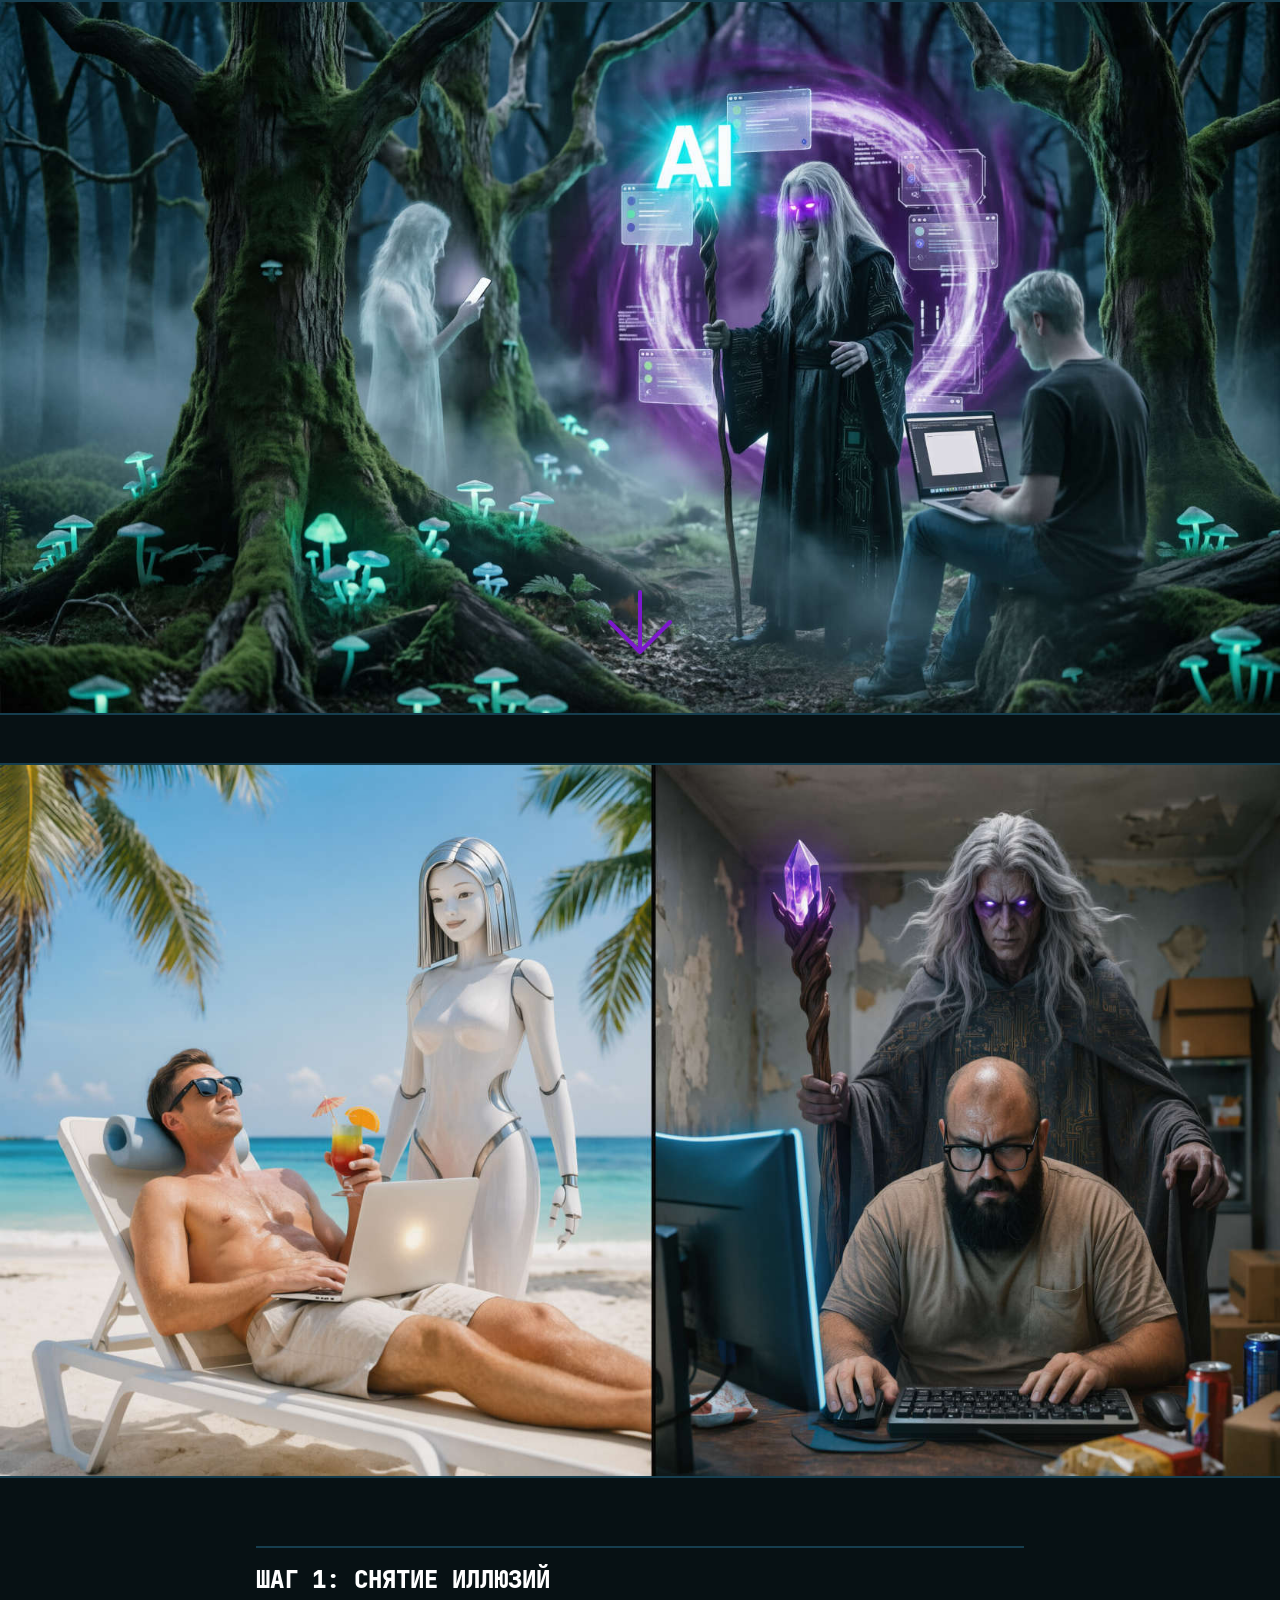
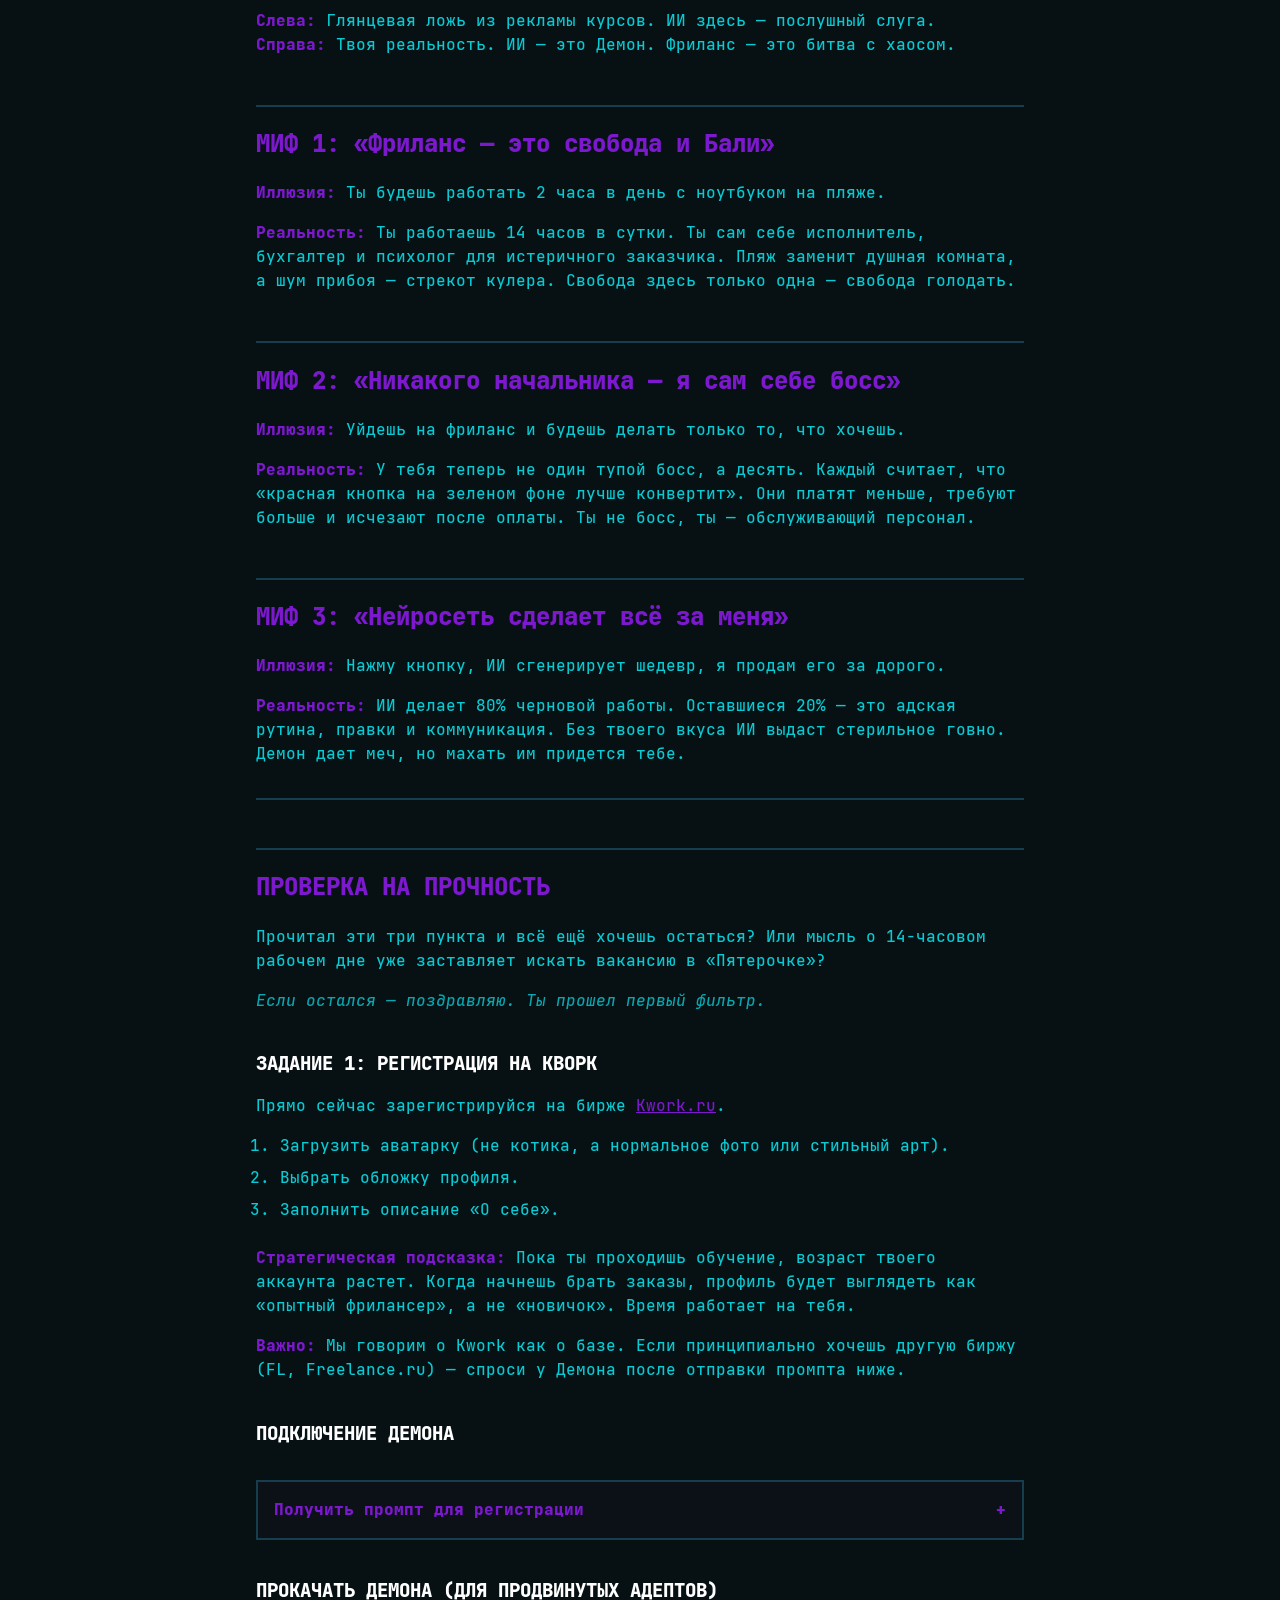
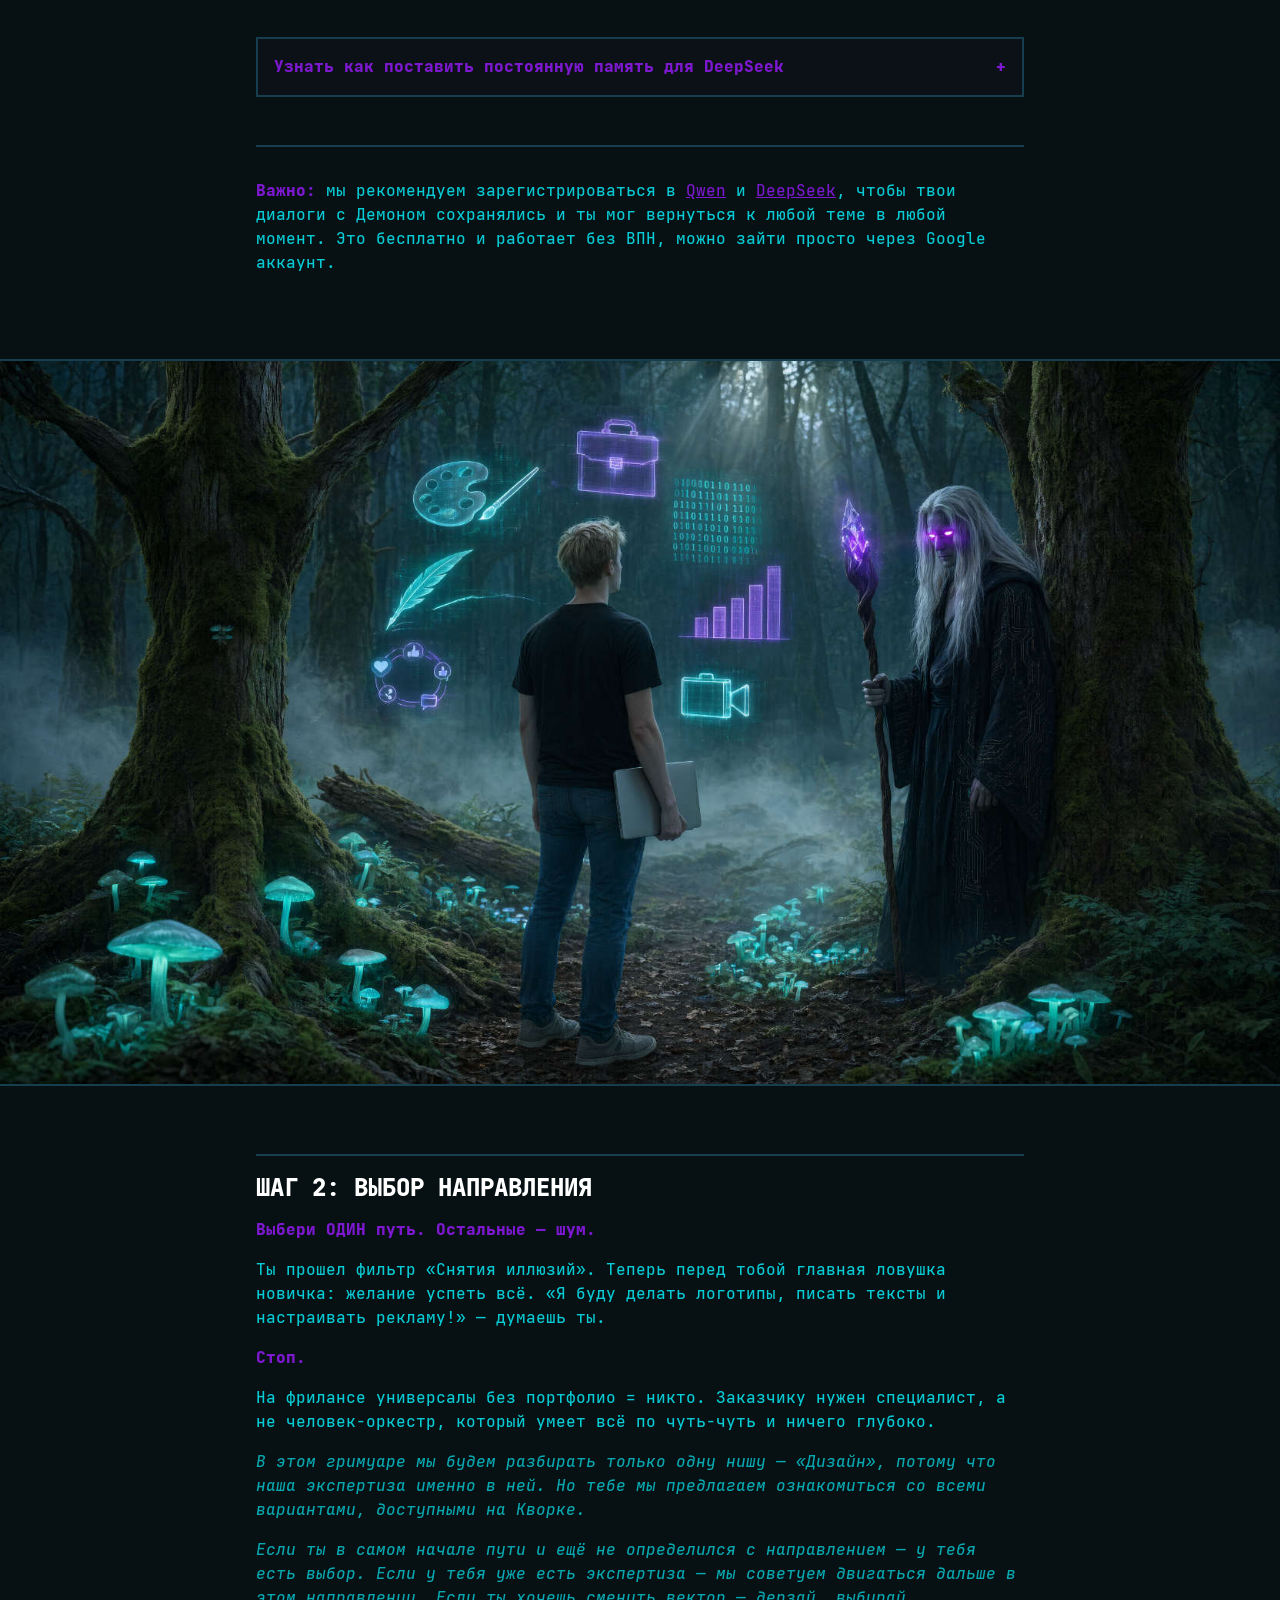
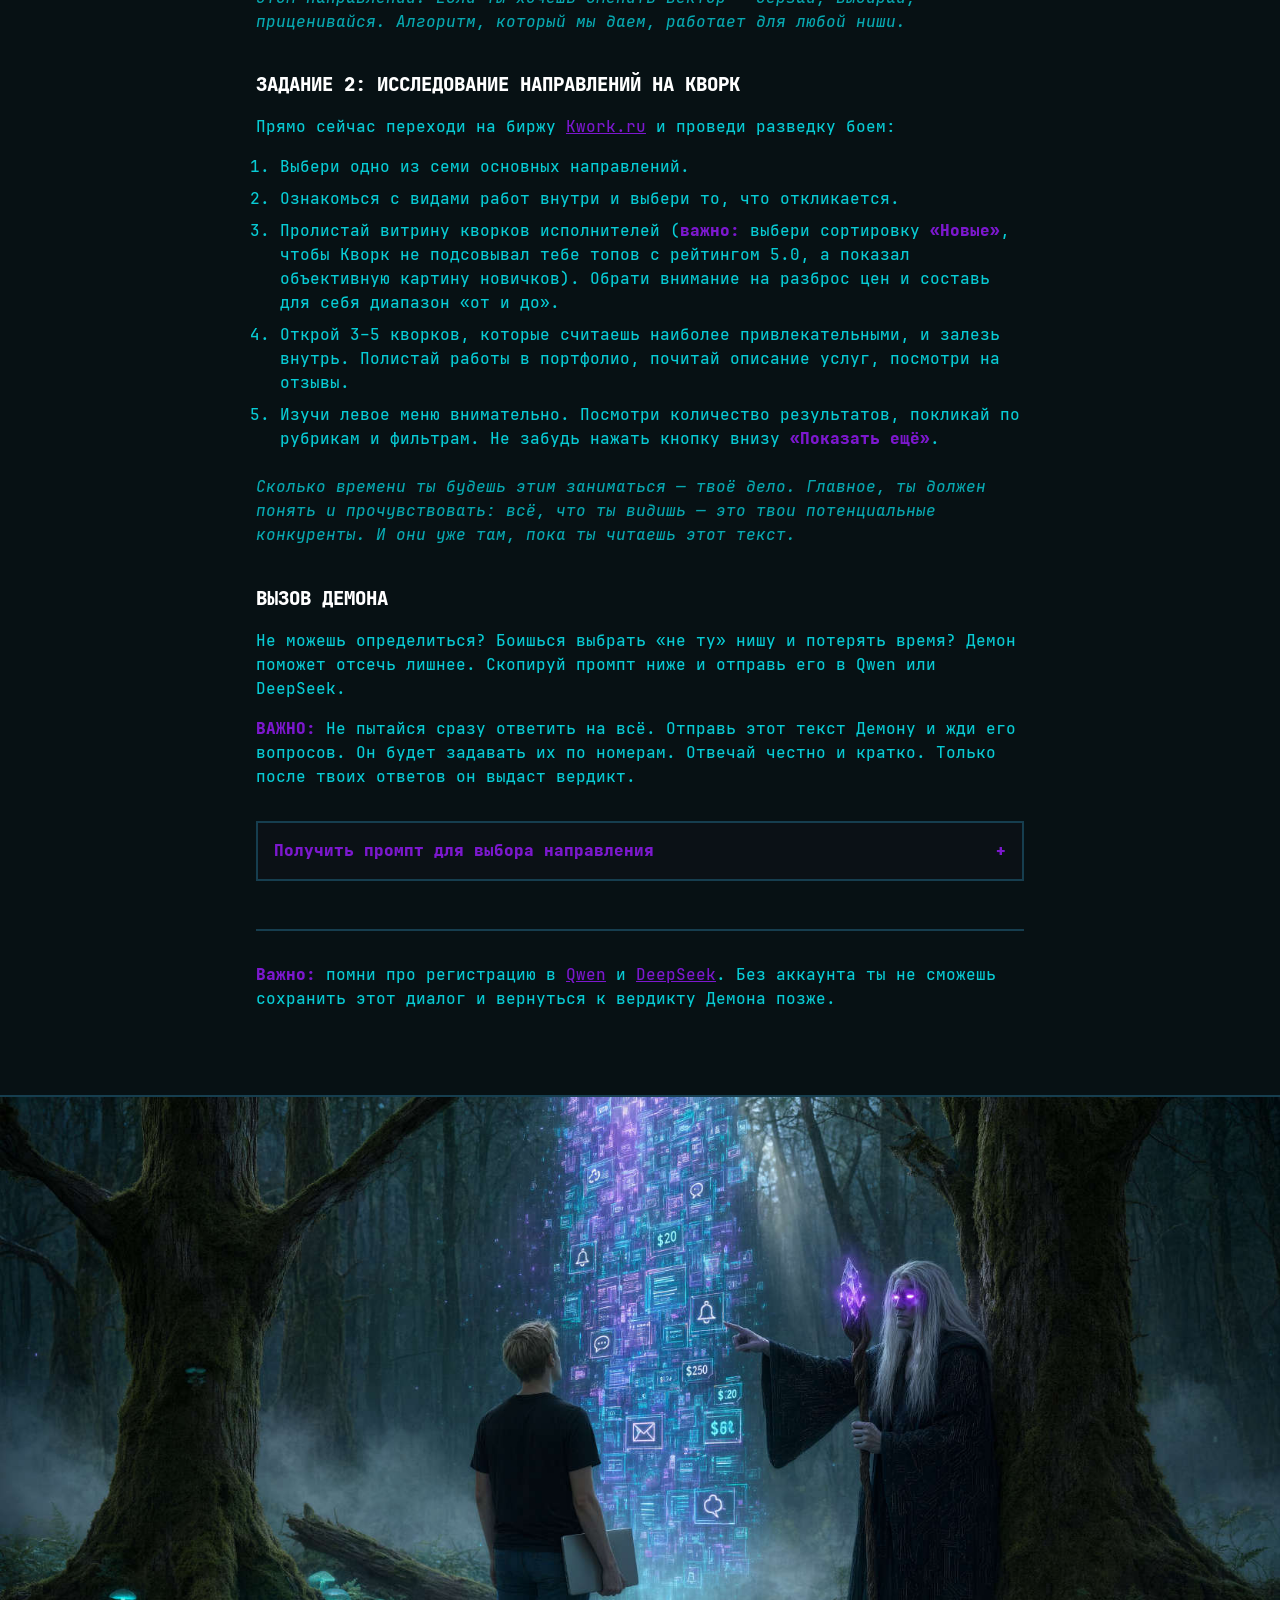
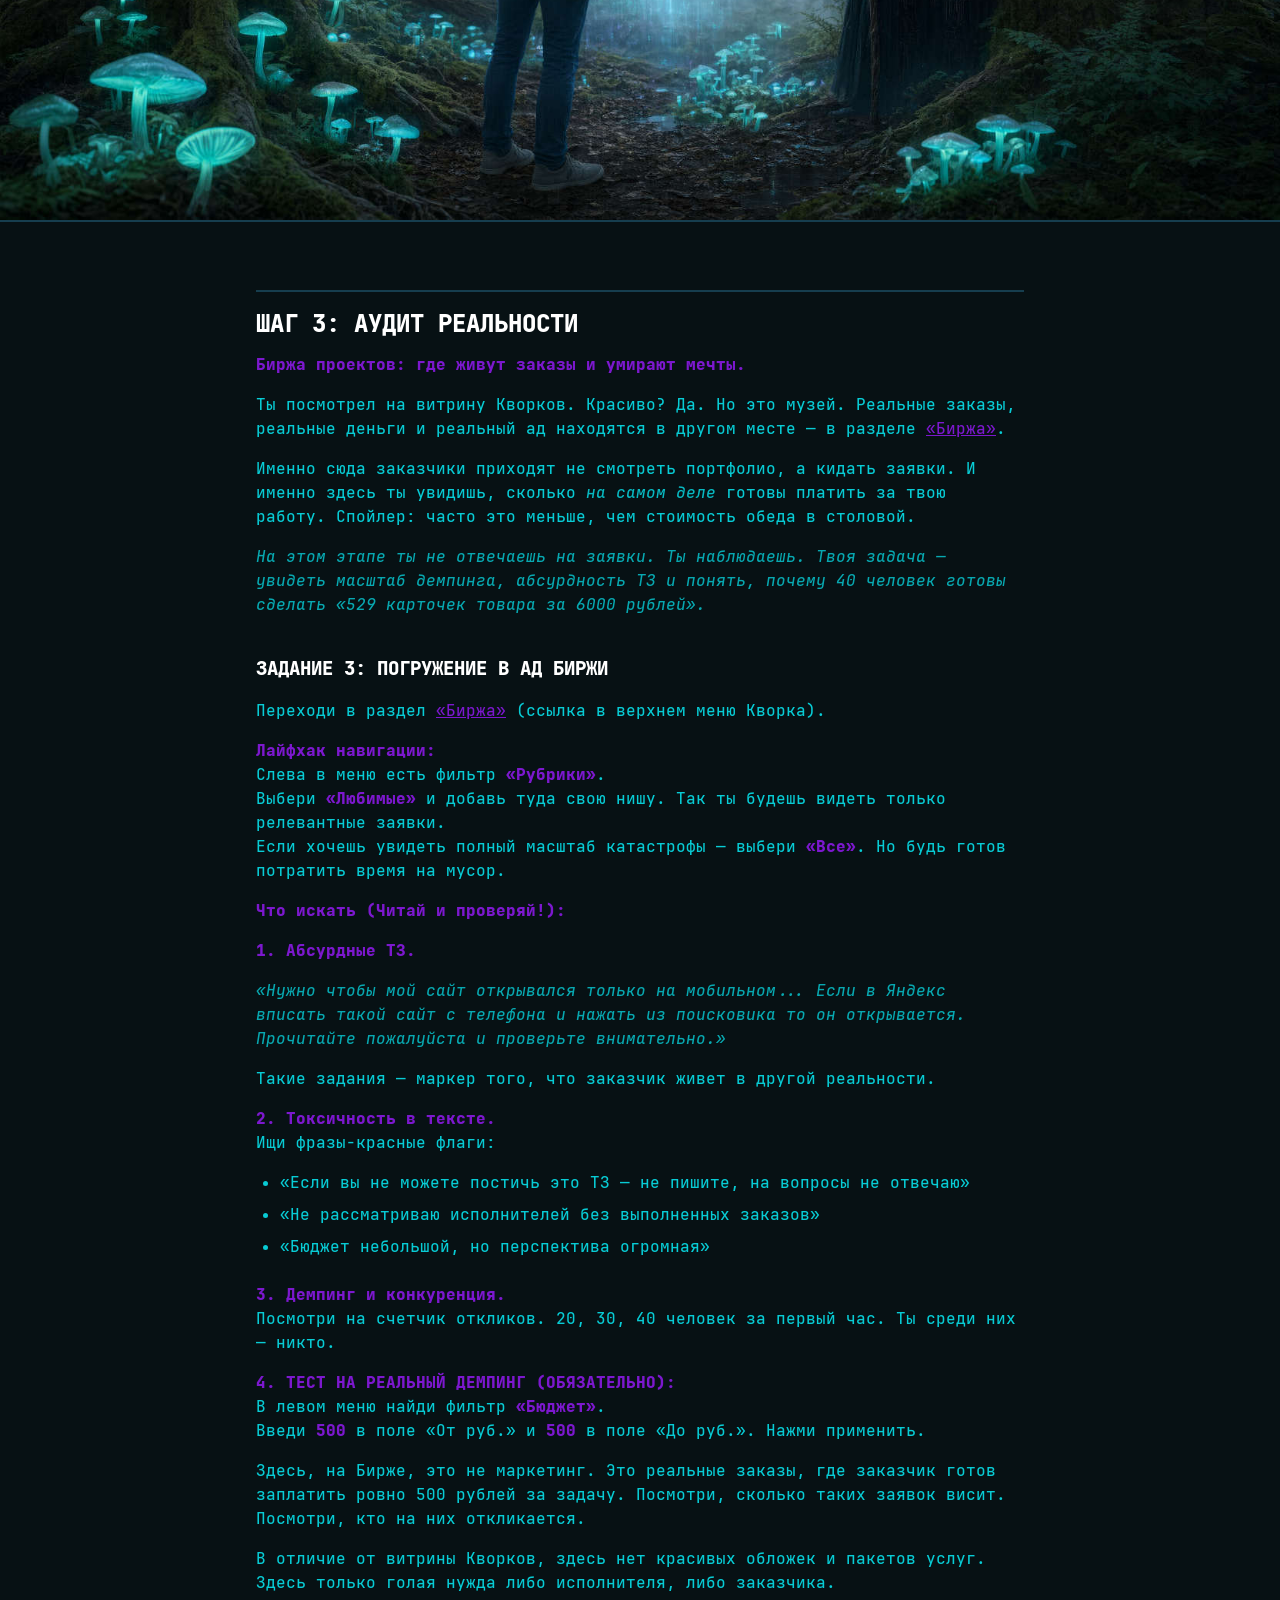
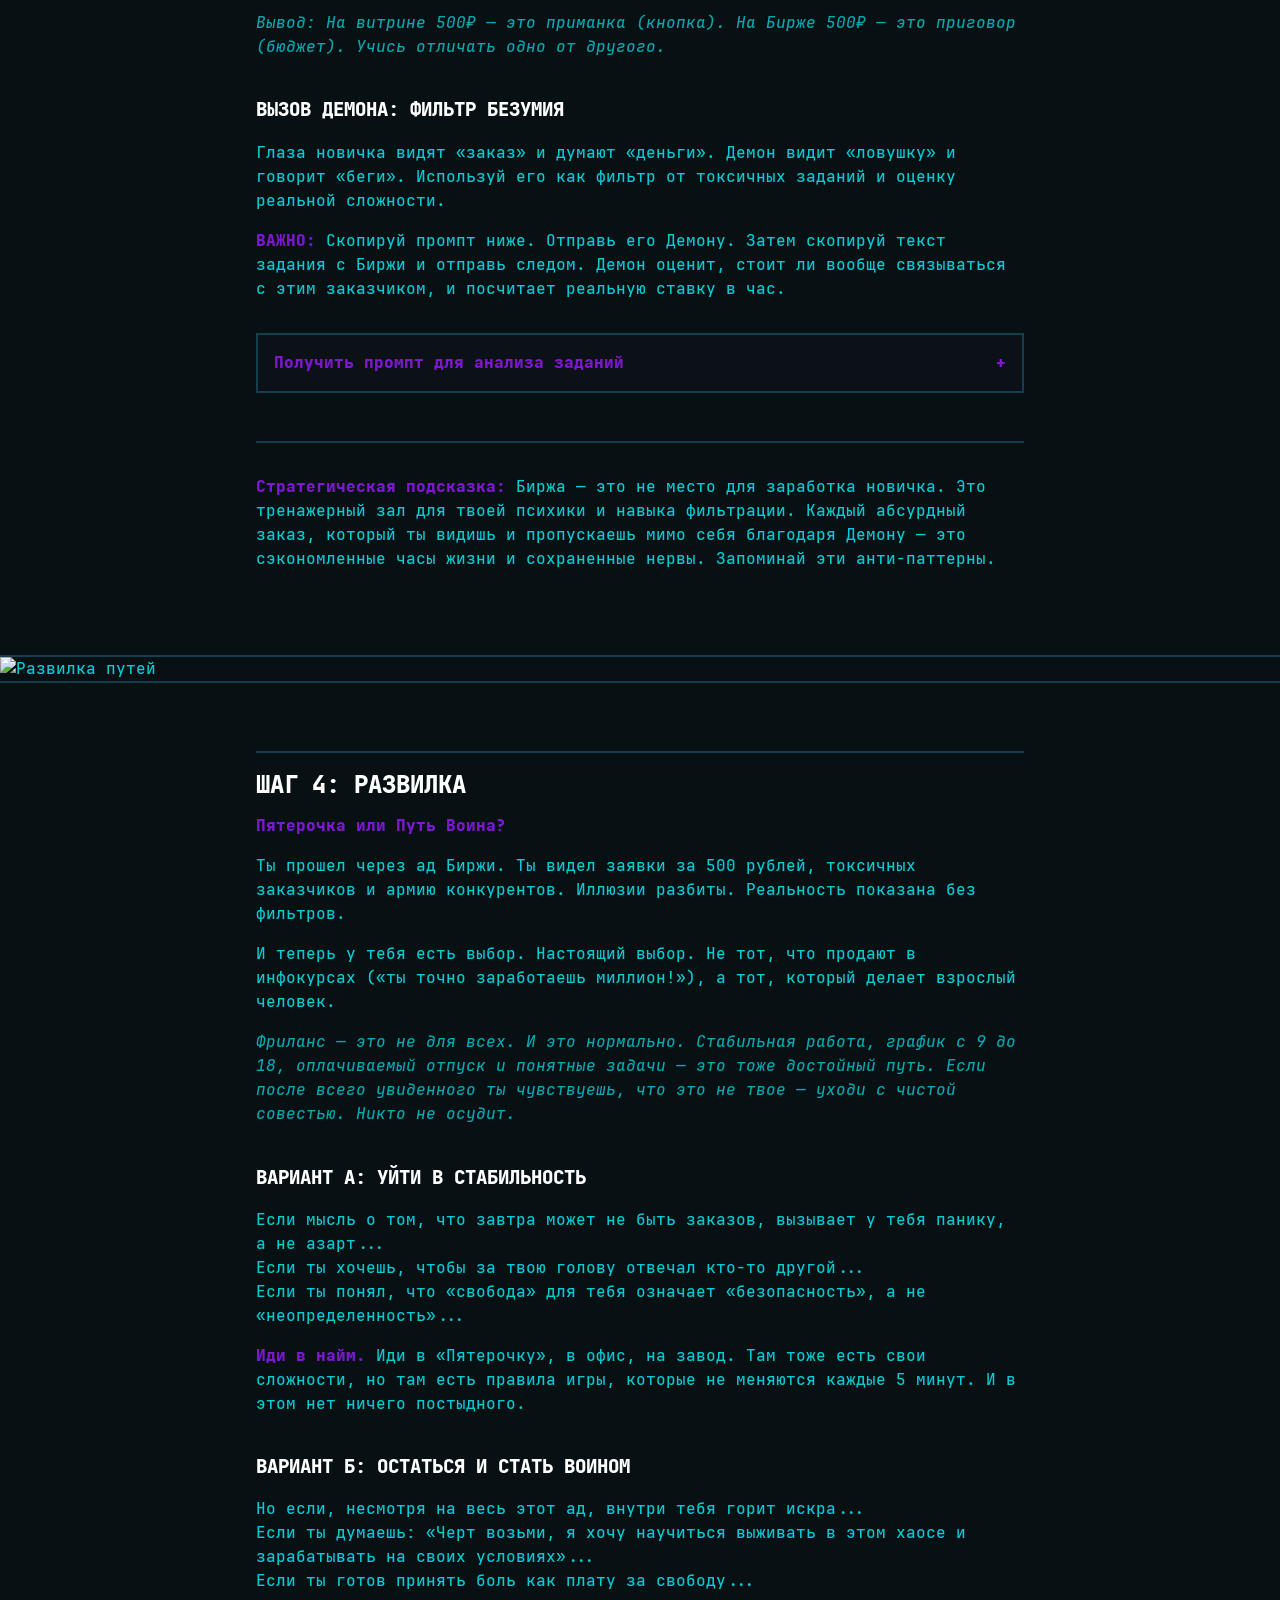
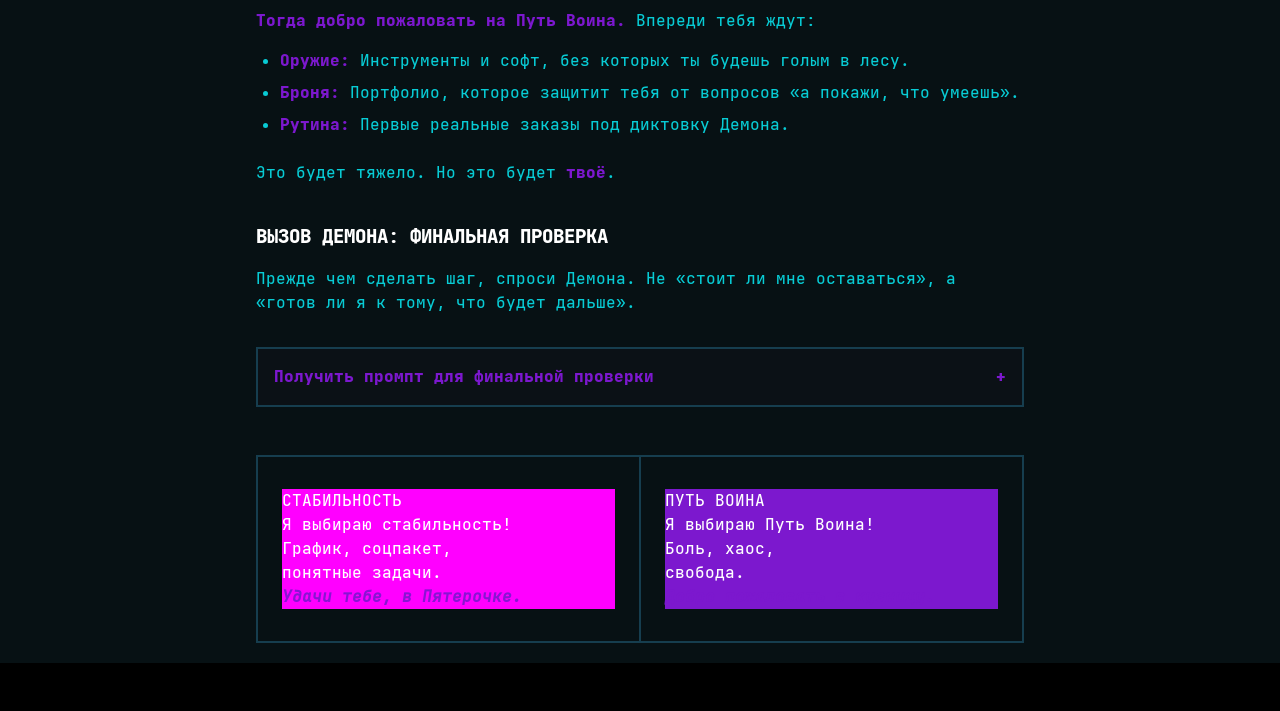
==== index.html @ 775b359b "Восстановление проекта: чистый HTML/CSS, исправлены имена файлов, удалены битые версии" ====
<!DOCTYPE html>
<html lang="ru">
<head>
    <meta charset="UTF-8">
    <meta name="viewport" content="width=device-width, initial-scale=1.0">
    <title>Начинай с конца! Антикурс по фрилансу</title>
    <link rel="stylesheet" href="style.css">
</head>
<body>
    <div class="container">
        
        <!-- HERO -->
        <header class="hero-visual">
            <img src="assets/hero.jpg" alt="Hero Image" class="hero-image">
            <a href="#step1" class="scroll-arrow">
                <svg width="100" height="100" viewBox="0 0 100 100" fill="none" xmlns="http://www.w3.org/2000/svg">
                    <path d="M50 20 L50 80 M20 50 L50 80 L80 50" stroke="#7C18CE" stroke-width="4" stroke-linecap="round" stroke-linejoin="round"/>
                </svg>
            </a>
        </header>

        <!-- ШАГ 1 -->
        <section id="step1" class="step-section-full">
            <div class="full-width-meme">
                <img src="assets/illusion-meme.jpg" alt="Иллюзия vs Реальность" class="meme-image">
            </div>
            <div class="text-column">
                <h1>ШАГ 1: СНЯТИЕ ИЛЛЮЗИЙ</h1>
                <p><strong>Слева:</strong> Глянцевая ложь из рекламы курсов. ИИ здесь — послушный слуга.<br>
                <strong>Справа:</strong> Твоя реальность. ИИ — это Демон. Фриланс — это битва с хаосом.</p>
                
                <h2>МИФ 1: «Фриланс — это свобода и Бали»</h2>
                <p><strong>Иллюзия:</strong> Ты будешь работать 2 часа в день с ноутбуком на пляже.</p>
                <p><strong>Реальность:</strong> Ты работаешь 14 часов в сутки. Ты сам себе исполнитель, бухгалтер и психолог для истеричного заказчика. Пляж заменит душная комната, а шум прибоя — стрекот кулера. Свобода здесь только одна — свобода голодать.</p>

                <h2>МИФ 2: «Никакого начальника — я сам себе босс»</h2>
                <p><strong>Иллюзия:</strong> Уйдешь на фриланс и будешь делать только то, что хочешь.</p>
                <p><strong>Реальность:</strong> У тебя теперь не один тупой босс, а десять. Каждый считает, что «красная кнопка на зеленом фоне лучше конвертит». Они платят меньше, требуют больше и исчезают после оплаты. Ты не босс, ты — обслуживающий персонал.</p>

                <h2>МИФ 3: «Нейросеть сделает всё за меня»</h2>
                <p><strong>Иллюзия:</strong> Нажму кнопку, ИИ сгенерирует шедевр, я продам его за дорого.</p>
                <p><strong>Реальность:</strong> ИИ делает 80% черновой работы. Оставшиеся 20% — это адская рутина, правки и коммуникация. Без твоего вкуса ИИ выдаст стерильное говно. Демон дает меч, но махать им придется тебе.</p>

                <hr class="final-divider">

                <h2>ПРОВЕРКА НА ПРОЧНОСТЬ</h2>
                <p>Прочитал эти три пункта и всё ещё хочешь остаться? Или мысль о 14-часовом рабочем дне уже заставляет искать вакансию в «Пятерочке»?</p>
                <p class="note"><em>Если остался — поздравляю. Ты прошел первый фильтр.</em></p>

                <h3>ЗАДАНИЕ 1: РЕГИСТРАЦИЯ НА КВОРК</h3>
                <p>Прямо сейчас зарегистрируйся на бирже <a href="https://kwork.ru" target="_blank">Kwork.ru</a>.</p>
                <ol>
                    <li>Загрузить аватарку (не котика, а нормальное фото или стильный арт).</li>
                    <li>Выбрать обложку профиля.</li>
                    <li>Заполнить описание «О себе».</li>
                </ol>
                <p><strong>Стратегическая подсказка:</strong> Пока ты проходишь обучение, возраст твоего аккаунта растет. Когда начнешь брать заказы, профиль будет выглядеть как «опытный фрилансер», а не «новичок». Время работает на тебя.</p>
                <p><strong>Важно:</strong> Мы говорим о Kwork как о базе. Если принципиально хочешь другую биржу (FL, Freelance.ru) — спроси у Демона после отправки промпта ниже.</p>

                <h3>ПОДКЛЮЧЕНИЕ ДЕМОНА</h3>
                <details class="prompt-block">
                    <summary>Получить промпт для регистрации</summary>
                    <div class="prompt-inner">
                        <p>Скопируй этот текст и отправь Qwen/DeepSeek:</p>
                        <pre><code>Я регистрируюсь на Kwork как дизайнер/копирайтер (вставь свою нишу). 
Дай мне 3 циничных совета по оформлению профиля, чтобы не выглядеть как новичок. 
Какую аватарку выбрать? Что писать в "О себе", чтобы вызвать доверие, но не скатиться в воду?
Если я хочу использовать FL.ru вместо Kwork, какие есть критические отличия в старте?</code></pre>
                        <div class="button-row">
                            <button class="btn-action" onclick="copyPrompt(this)">Копировать промпт</button>
                            <a href="https://chat.qwen.ai" target="_blank" class="btn-action">Qwen</a>
                            <a href="https://chat.deepseek.com" target="_blank" class="btn-action">DeepSeek</a>
                        </div>
                    </div>
                </details>

                <h3>ПРОКАЧАТЬ ДЕМОНА (ДЛЯ ПРОДВИНУТЫХ АДЕПТОВ)</h3>
                <details class="prompt-block">
                    <summary>Узнать как поставить постоянную память для DeepSeek</summary>
                    <div class="prompt-inner">
                        <p>Скопируй этот текст и отправь Qwen/DeepSeek:</p>
                        <pre><code>Как установить и использовать браузерное расширение DeepSeek++ для постоянной памяти?
Дай пошаговую инструкцию по настройке, чтобы Демон помнил контекст наших прошлых диалогов
и не требовал повторять базовые правила каждый раз.</code></pre>
                        <div class="button-row">
                            <button class="btn-action" onclick="copyPrompt(this)">Копировать промпт</button>
                            <a href="https://chat.qwen.ai" target="_blank" class="btn-action">Qwen</a>
                            <a href="https://chat.deepseek.com" target="_blank" class="btn-action">DeepSeek</a>
                        </div>
                    </div>
                </details>

                <div class="account-warning">
                    <p><strong>Важно:</strong> мы рекомендуем зарегистрироваться в <a href="https://chat.qwen.ai" target="_blank">Qwen</a> и <a href="https://chat.deepseek.com" target="_blank">DeepSeek</a>, чтобы твои диалоги с Демоном сохранялись и ты мог вернуться к любой теме в любой момент. Это бесплатно и работает без ВПН, можно зайти просто через Google аккаунт.</p>
                </div>
            </div>
        </section>

        <!-- ШАГ 2 -->
        <section id="step2" class="step-section-full">
            <div class="full-width-meme">
                <img src="assets/step2-crossroads.jpg" alt="Развилка путей" class="meme-image">
            </div>
            <div class="text-column">
                <h1>ШАГ 2: ВЫБОР НАПРАВЛЕНИЯ</h1>
                <p><strong>Выбери ОДИН путь. Остальные — шум.</strong></p>
                <p>Ты прошел фильтр «Снятия иллюзий». Теперь перед тобой главная ловушка новичка: желание успеть всё. «Я буду делать логотипы, писать тексты и настраивать рекламу!» — думаешь ты.</p>
                <p><strong>Стоп.</strong></p>
                <p>На фрилансе универсалы без портфолио = никто. Заказчику нужен специалист, а не человек-оркестр, который умеет всё по чуть-чуть и ничего глубоко.</p>
                <p class="note"><em>В этом гримуаре мы будем разбирать только одну нишу — «Дизайн», потому что наша экспертиза именно в ней. Но тебе мы предлагаем ознакомиться со всеми вариантами, доступными на Кворке.</em></p>
                <p class="note"><em>Если ты в самом начале пути и ещё не определился с направлением — у тебя есть выбор. Если у тебя уже есть экспертиза — мы советуем двигаться дальше в этом направлении. Если ты хочешь сменить вектор — дерзай, выбирай, приценивайся. Алгоритм, который мы даем, работает для любой ниши.</em></p>

                <h3>ЗАДАНИЕ 2: ИССЛЕДОВАНИЕ НАПРАВЛЕНИЙ НА КВОРК</h3>
                <p>Прямо сейчас переходи на биржу <a href="https://kwork.ru" target="_blank">Kwork.ru</a> и проведи разведку боем:</p>
                <ol>
                    <li>Выбери одно из семи основных направлений.</li>
                    <li>Ознакомься с видами работ внутри и выбери то, что откликается.</li>
                    <li>Пролистай витрину кворков исполнителей (<strong>важно:</strong> выбери сортировку <strong>«Новые»</strong>, чтобы Кворк не подсовывал тебе топов с рейтингом 5.0, а показал объективную картину новичков). Обрати внимание на разброс цен и составь для себя диапазон «от и до».</li>
                    <li>Открой 3–5 кворков, которые считаешь наиболее привлекательными, и залезь внутрь. Полистай работы в портфолио, почитай описание услуг, посмотри на отзывы.</li>
                    <li>Изучи левое меню внимательно. Посмотри количество результатов, покликай по рубрикам и фильтрам. Не забудь нажать кнопку внизу <strong>«Показать ещё»</strong>.</li>
                </ol>
                <p class="note"><em>Сколько времени ты будешь этим заниматься — твоё дело. Главное, ты должен понять и прочувствовать: всё, что ты видишь — это твои потенциальные конкуренты. И они уже там, пока ты читаешь этот текст.</em></p>

                <h3>ВЫЗОВ ДЕМОНА</h3>
                <p>Не можешь определиться? Боишься выбрать «не ту» нишу и потерять время? Демон поможет отсечь лишнее. Скопируй промпт ниже и отправь его в Qwen или DeepSeek.</p>
                <p><strong>ВАЖНО:</strong> Не пытайся сразу ответить на всё. Отправь этот текст Демону и жди его вопросов. Он будет задавать их по номерам. Отвечай честно и кратко. Только после твоих ответов он выдаст вердикт.</p>

                <details class="prompt-block">
                    <summary>Получить промпт для выбора направления</summary>
                    <div class="prompt-inner">
                        <p>Скопируй этот текст и отправь Qwen/DeepSeek:</p>
                        <pre><code>Действуй как циничный стратег по монетизации навыков с 20-летним опытом во фрилансе. Твоя задача — не поддержать мои мечты, а найти точку, где мои навыки пересекаются с деньгами на рынке Kwork.

Я прохожу антикурс "Начинай с конца" и стою перед выбором направления. Вот список категорий:
1. Дизайн
2. Разработка и IT
3. Тексты и переводы
4. SEO и трафик
5. Соцсети и маркетинг
6. Аудио, видео, съемка
7. Бизнес и жизнь

ТВОЯ ИНСТРУКЦИЯ (СТРОГО СОБЛЮДАТЬ ПОРЯДОК):

ЭТАП 1: ДОПРОС
Не давай никаких советов и вердиктов прямо сейчас! 
Задай мне ровно 5 вопросов по номерам, чтобы выявить мои реальные навыки, ресурсы и психотип. Вопросы должны быть конкретными, без воды. Примеры тем для вопросов: мой текущий уровень hard/soft skills, опыт работы, что я ненавижу делать, сколько времени готов уделять, есть ли деньги на платные инструменты.
Жди моих ответов на каждый вопрос. Если я отвечаю уклончиво — задавай уточняющий вопрос под тем же номером.

ЭТАП 2: ВЕРДИКТ
Только когда ты получишь ответы на все 5 вопросов, проанализируй их и выдай результат в таком формате:
- ТВОЯ НИША: [Название одной категории из списка выше]
- ПОЧЕМУ ЭТО ДЕНЬГИ: [2-3 предложения про потенциал заработка именно для новичка с ИИ]
- ПОЧЕМУ НЕ ОСТАЛЬНЫЕ: [Жесткое объяснение, почему 2 другие категории из списка тебе противопоказаны прямо сейчас]
- ПЕРВЫЙ ШАГ: [Конкретное действие на Kwork для старта в этой нише]

Начинай с Этапа 1. Задай первый вопрос.</code></pre>
                        <div class="button-row">
                            <button class="btn-action" onclick="copyPrompt(this)">Копировать промпт</button>
                            <a href="https://chat.qwen.ai" target="_blank" class="btn-action">Qwen</a>
                            <a href="https://chat.deepseek.com" target="_blank" class="btn-action">DeepSeek</a>
                        </div>
                    </div>
                </details>

                <div class="account-warning">
                    <p><strong>Важно:</strong> помни про регистрацию в <a href="https://chat.qwen.ai" target="_blank">Qwen</a> и <a href="https://chat.deepseek.com" target="_blank">DeepSeek</a>. Без аккаунта ты не сможешь сохранить этот диалог и вернуться к вердикту Демона позже.</p>
                </div>
            </div>
        </section>

        <!-- ШАГ 3 -->
        <section id="step3" class="step-section-full">
            <div class="full-width-meme">
                <img src="assets/step3-birzha.jpg" alt="Поток данных биржи" class="meme-image">
            </div>
            <div class="text-column">
                <h1>ШАГ 3: АУДИТ РЕАЛЬНОСТИ</h1>
                <p><strong>Биржа проектов: где живут заказы и умирают мечты.</strong></p>
                <p>Ты посмотрел на витрину Кворков. Красиво? Да. Но это музей. Реальные заказы, реальные деньги и реальный ад находятся в другом месте — в разделе <a href="https://kwork.ru/exchange" target="_blank">«Биржа»</a>.</p>
                <p>Именно сюда заказчики приходят не смотреть портфолио, а кидать заявки. И именно здесь ты увидишь, сколько <em>на самом деле</em> готовы платить за твою работу. Спойлер: часто это меньше, чем стоимость обеда в столовой.</p>
                <p class="note"><em>На этом этапе ты не отвечаешь на заявки. Ты наблюдаешь. Твоя задача — увидеть масштаб демпинга, абсурдность ТЗ и понять, почему 40 человек готовы сделать «529 карточек товара за 6000 рублей».</em></p>

                <h3>ЗАДАНИЕ 3: ПОГРУЖЕНИЕ В АД БИРЖИ</h3>
                <p>Переходи в раздел <a href="https://kwork.ru/exchange" target="_blank">«Биржа»</a> (ссылка в верхнем меню Кворка).</p>
                <p><strong>Лайфхак навигации:</strong><br>
                Слева в меню есть фильтр <strong>«Рубрики»</strong>.<br>
                Выбери <strong>«Любимые»</strong> и добавь туда свою нишу. Так ты будешь видеть только релевантные заявки.<br>
                Если хочешь увидеть полный масштаб катастрофы — выбери <strong>«Все»</strong>. Но будь готов потратить время на мусор.</p>

                <p><strong>Что искать (Читай и проверяй!):</strong></p>
                <p><strong>1. Абсурдные ТЗ.</strong></p>
                <p class="note"><em>«Нужно чтобы мой сайт открывался только на мобильном... Если в Яндекс вписать такой сайт с телефона и нажать из поисковика то он открывается. Прочитайте пожалуйста и проверьте внимательно.»</em></p>
                <p>Такие задания — маркер того, что заказчик живет в другой реальности.</p>

                <p><strong>2. Токсичность в тексте.</strong><br>
                Ищи фразы-красные флаги:</p>
                <ul>
                    <li>«Если вы не можете постичь это ТЗ — не пишите, на вопросы не отвечаю»</li>
                    <li>«Не рассматриваю исполнителей без выполненных заказов»</li>
                    <li>«Бюджет небольшой, но перспектива огромная»</li>
                </ul>

                <p><strong>3. Демпинг и конкуренция.</strong><br>
                Посмотри на счетчик откликов. 20, 30, 40 человек за первый час. Ты среди них — никто.</p>

                <p><strong>4. ТЕСТ НА РЕАЛЬНЫЙ ДЕМПИНГ (ОБЯЗАТЕЛЬНО):</strong><br>
                В левом меню найди фильтр <strong>«Бюджет»</strong>.<br>
                Введи <strong>500</strong> в поле «От руб.» и <strong>500</strong> в поле «До руб.». Нажми применить.</p>
                <p>Здесь, на Бирже, это не маркетинг. Это реальные заказы, где заказчик готов заплатить ровно 500 рублей за задачу. Посмотри, сколько таких заявок висит. Посмотри, кто на них откликается.</p>
                <p>В отличие от витрины Кворков, здесь нет красивых обложек и пакетов услуг. Здесь только голая нужда либо исполнителя, либо заказчика.</p>
                <p class="note"><em>Вывод: На витрине 500₽ — это приманка (кнопка). На Бирже 500₽ — это приговор (бюджет). Учись отличать одно от другого.</em></p>

                <h3>ВЫЗОВ ДЕМОНА: ФИЛЬТР БЕЗУМИЯ</h3>
                <p>Глаза новичка видят «заказ» и думают «деньги». Демон видит «ловушку» и говорит «беги». Используй его как фильтр от токсичных заданий и оценку реальной сложности.</p>
                <p><strong>ВАЖНО:</strong> Скопируй промпт ниже. Отправь его Демону. Затем скопируй текст задания с Биржи и отправь следом. Демон оценит, стоит ли вообще связываться с этим заказчиком, и посчитает реальную ставку в час.</p>

                <details class="prompt-block">
                    <summary>Получить промпт для анализа заданий</summary>
                    <div class="prompt-inner">
                        <p>Скопируй этот текст и отправь Qwen/DeepSeek:</p>
                        <pre><code>Действуй как циничный ветеран фриланса и арт-директор с 20-летним стажем. Твоя задача — защитить меня от токсичных заказов, демпинга и потери времени на Бирже Кворка.

Я пришлю тебе текст задания с Биржи. Проанализируй его жестко по следующим пунктам:

1. ОЦЕНКА АБСУРДА (1-10): Насколько ТЗ реалистично и адекватно? (10 — полный бред уровня "сайт открывается только из Яндекса на телефоне").
2. ТОКСИЧНОСТЬ: Есть ли в тексте манипуляции, пассивная агрессия или признаки неадеквата?
3. РЕАЛЬНАЯ СЛОЖНОСТЬ: Сколько часов это займет у профи? А у новичка с ИИ?
4. ЭКОНОМИКА: Раздели бюджет на реальное время. Какая получается ставка в час? (Если меньше 300р/час — это рабство).
5. СОВЕТ ПО ОТВЕТУ: Если задание нормальное — напиши короткий, цепляющий текст отклика. Если токсичное — скажи "БЕГИ" и объясни почему.

Будь максимально честным. Мне не нужна надежда, мне нужна защита.
Жду текст задания для анализа.</code></pre>
                        <div class="button-row">
                            <button class="btn-action" onclick="copyPrompt(this)">Копировать промпт</button>
                            <a href="https://chat.qwen.ai" target="_blank" class="btn-action">Qwen</a>
                            <a href="https://chat.deepseek.com" target="_blank" class="btn-action">DeepSeek</a>
                        </div>
                    </div>
                </details>

                <div class="account-warning">
                    <p><strong>Стратегическая подсказка:</strong> Биржа — это не место для заработка новичка. Это тренажерный зал для твоей психики и навыка фильтрации. Каждый абсурдный заказ, который ты видишь и пропускаешь мимо себя благодаря Демону — это сэкономленные часы жизни и сохраненные нервы. Запоминай эти анти-паттерны.</p>
                </div>
            </div>
        </section>

        <!-- ШАГ 4 -->
        <section id="step4" class="step-section-full">
            <div class="full-width-meme">
                <img src="assets/step4-fork.jpg" alt="Развилка путей" class="meme-image">
            </div>
            <div class="text-column">
                <h1>ШАГ 4: РАЗВИЛКА</h1>
                <p><strong>Пятерочка или Путь Воина?</strong></p>
                <p>Ты прошел через ад Биржи. Ты видел заявки за 500 рублей, токсичных заказчиков и армию конкурентов. Иллюзии разбиты. Реальность показана без фильтров.</p>
                <p>И теперь у тебя есть выбор. Настоящий выбор. Не тот, что продают в инфокурсах («ты точно заработаешь миллион!»), а тот, который делает взрослый человек.</p>
                <p class="note"><em>Фриланс — это не для всех. И это нормально. Стабильная работа, график с 9 до 18, оплачиваемый отпуск и понятные задачи — это тоже достойный путь. Если после всего увиденного ты чувствуешь, что это не твое — уходи с чистой совестью. Никто не осудит.</em></p>

                <h3>ВАРИАНТ А: УЙТИ В СТАБИЛЬНОСТЬ</h3>
                <p>Если мысль о том, что завтра может не быть заказов, вызывает у тебя панику, а не азарт...<br>
                Если ты хочешь, чтобы за твою голову отвечал кто-то другой...<br>
                Если ты понял, что «свобода» для тебя означает «безопасность», а не «неопределенность»...</p>
                <p><strong>Иди в найм.</strong> Иди в «Пятерочку», в офис, на завод. Там тоже есть свои сложности, но там есть правила игры, которые не меняются каждые 5 минут. И в этом нет ничего постыдного.</p>

                <h3>ВАРИАНТ Б: ОСТАТЬСЯ И СТАТЬ ВОИНОМ</h3>
                <p>Но если, несмотря на весь этот ад, внутри тебя горит искра...<br>
                Если ты думаешь: «Черт возьми, я хочу научиться выживать в этом хаосе и зарабатывать на своих условиях»...<br>
                Если ты готов принять боль как плату за свободу...</p>
                <p><strong>Тогда добро пожаловать на Путь Воина.</strong> Впереди тебя ждут:</p>
                <ul>
                    <li><strong>Оружие:</strong> Инструменты и софт, без которых ты будешь голым в лесу.</li>
                    <li><strong>Броня:</strong> Портфолио, которое защитит тебя от вопросов «а покажи, что умеешь».</li>
                    <li><strong>Рутина:</strong> Первые реальные заказы под диктовку Демона.</li>
                </ul>
                <p>Это будет тяжело. Но это будет <strong>твоё</strong>.</p>

                <h3>ВЫЗОВ ДЕМОНА: ФИНАЛЬНАЯ ПРОВЕРКА</h3>
                <p>Прежде чем сделать шаг, спроси Демона. Не «стоит ли мне оставаться», а «готов ли я к тому, что будет дальше».</p>

                <details class="prompt-block">
                    <summary>Получить промпт для финальной проверки</summary>
                    <div class="prompt-inner">
                        <p>Скопируй этот текст и отправь Qwen/DeepSeek:</p>
                        <pre><code>Действуй как циничный наставник Пути Воина. Я стою на развилке. Я видел изнанку фриланса: демпинг, токсичность, конкуренцию.

Задай мне 3 жестких вопроса, которые помогут мне понять, готов ли я реально идти дальше, или я просто романтизирую страдания. Вопросы должны быть про мои ресурсы (время, деньги, нервы), мою мотивацию и мою способность учиться на ошибках.

После моих ответов дай вердикт:
- Если я готов: "Иди. Вот твой следующий шаг: [ссылка на Шаг 5]".
- Если я не готов: "Уходи. Сейчас не твое время. Вернешься, когда созреешь".

Не жалей меня. Будь зеркалом.</code></pre>
                        <div class="button-row">
                            <button class="btn-action" onclick="copyPrompt(this)">Копировать промпт</button>
                            <a href="https://chat.qwen.ai" target="_blank" class="btn-action">Qwen</a>
                            <a href="https://chat.deepseek.com" target="_blank" class="btn-action">DeepSeek</a>
                        </div>
                    </div>
                </details>

                <!-- ТАБЛИЦА РАЗВИЛКИ -->
                <table class="fork-table">
                    <tr>
                        <td class="fork-cell stability">
                            <a href="https://rabota5ka.ru/" target="_blank" class="fork-link">
                                СТАБИЛЬНОСТЬ<br>
                                Я выбираю стабильность!<br>
                                График, соцпакет,<br>
                                понятные задачи.<br>
                                <em><strong>Удачи тебе, в Пятерочке.</strong></em>
                            </a>
                        </td>
                        <td class="fork-cell warrior">
                            <a href="#step5" class="fork-link">
                                ПУТЬ ВОИНА<br>
                                Я выбираю Путь Воина!<br>
                                Боль, хаос,<br>
                                свобода.<br>
                                <em><strong>Добро пожаловать в кузницу.</strong></em>
                            </a>
                        </td>
                    </tr>
                </table>
            </div>
        </section>

    </div>

    <script>
    function copyPrompt(btn) {
        const promptBlock = btn.closest('.prompt-inner');
        const codeElement = promptBlock.querySelector('code');
        
        if (codeElement) {
            const textToCopy = codeElement.innerText;
            const tempTextArea = document.createElement('textarea');
            tempTextArea.value = textToCopy;
            document.body.appendChild(tempTextArea);
            tempTextArea.select();
            document.execCommand('copy');
            document.body.removeChild(tempTextArea);
            
            const originalText = btn.innerText;
            btn.innerText = 'Скопировано!';
            btn.style.background = '#7C18CE';
            btn.style.color = '#ffffff';
            
            setTimeout(() => {
                btn.innerText = originalText;
                btn.style.background = '';
                btn.style.color = '';
            }, 2000);
        }
    }
    </script>
</body>
</html>
---- style.css ----
/* =========================================
   1. ШРИФТЫ
   ========================================= */
@font-face {
    font-family: 'GrimoireMono';
    src: url('assets/fonts/JetBrainsMono-Medium.ttf') format('truetype');
    font-weight: 500;
    font-style: normal;
}
@font-face {
    font-family: 'GrimoireMono';
    src: url('assets/fonts/JetBrainsMono-ExtraBold.ttf') format('truetype');
    font-weight: 800;
    font-style: normal;
}
@font-face {
    font-family: 'GrimoireMono';
    src: url('assets/fonts/JetBrainsMono-MediumItalic.ttf') format('truetype');
    font-weight: 500;
    font-style: italic;
}

/* =========================================
   2. БАЗА
   ========================================= */
body {
    margin: 0;
    padding: 0;
    background-color: #000000;
    color: #08CCD5;
    font-family: 'GrimoireMono', monospace;
    line-height: 1.5;
}
a { color: #7C18CE; text-decoration: underline; transition: color 0.2s ease; }
a:hover { color: #ffffff !important; }
a:visited, a:active { color: #4a0e78; }

/* =========================================
   3. ЛЕЙАУТ
   ========================================= */
.container { max-width: 1664px; margin: 0 auto; background-color: #071114; min-height: 100vh; }
.text-column { max-width: 768px; margin: 0 auto; padding: 20px; }
.step-section-full { margin: 3em auto; }

/* =========================================
   4. ТИПОГРАФИКА
   ========================================= */
h1 { font-weight: 800; color: #ffffff; margin-top: 2em; margin-bottom: 0.5em; border-top: 2px solid #163E4F; padding-top: 0.8em; line-height: 1.1; text-transform: uppercase; }
h2 { font-weight: 800; color: #7C18CE; margin-top: 2em; margin-bottom: 0.8em; border-top: 2px solid #163E4F; padding-top: 0.8em; }
h3 { font-weight: 800; color: #ffffff; margin-top: 2em; margin-bottom: 0.8em; }
p { margin-bottom: 1em; }
strong, b { color: #7C18CE; font-weight: 800; }
.note, i, em { font-style: italic; color: #08CCD5; opacity: 0.9; }
ul, ol { margin-bottom: 1.5em; padding-left: 1.5em; }
li { margin-bottom: 0.5em; }
.final-divider { border: none; border-top: 2px solid #163E4F; margin: 2em 0; }

/* =========================================
   5. HERO & MEMES
   ========================================= */
.hero-visual { position: relative; width: 100%; line-height: 0; }
.hero-image { width: 100%; height: auto; display: block; border-top: 2px solid #163E4F; border-bottom: 2px solid #163E4F; }
.scroll-arrow { position: absolute; bottom: 40px; left: 50%; transform: translateX(-50%); z-index: 10; animation: bounce 2s infinite; line-height: 1; }
@keyframes bounce { 0%, 20%, 50%, 80%, 100% { transform: translateX(-50%) translateY(0); } 40% { transform: translateX(-50%) translateY(-15px); } 60% { transform: translateX(-50%) translateY(-7px); } }

.full-width-meme { width: 100%; margin: 0; }
.meme-image { width: 100%; height: auto; display: block; border-top: 2px solid #163E4F; border-bottom: 2px solid #163E4F; }

/* =========================================
   6. КОМПОНЕНТЫ
   ========================================= */
.prompt-block { border: 2px solid #163E4F; margin: 2em 0; background: #0b1116; }
.prompt-block summary { padding: 1em; cursor: pointer; font-weight: 800; color: #7C18CE; list-style: none; position: relative; }
.prompt-block summary::after { content: '+'; position: absolute; right: 1em; }
.prompt-block[open] summary::after { content: '-'; }
.prompt-inner { padding: 1em; border-top: 2px solid #163E4F; }

.prompt-inner pre {
    background: #000; padding: 1em; border: 2px solid #163E4F; overflow-y: auto;
    font-family: 'GrimoireMono', monospace; color: #106085; white-space: pre-wrap;
    margin-bottom: 1em; font-size: 1em; line-height: 1.5; max-height: 8em; overflow: hidden;
}

.button-row { display: flex; gap: 10px; flex-wrap: wrap; align-items: stretch; }
.btn-action {
    display: inline-flex; align-items: center; justify-content: center;
    background: transparent; border: 1px solid #7C18CE; color: #7C18CE;
    padding: 0 1.5em; text-decoration: none; font-weight: 800;
    font-family: 'GrimoireMono', monospace; cursor: pointer; transition: all 0.2s;
    font-size: 1em; line-height: 1; min-height: 48px; box-sizing: border-box;
}
.btn-action:hover { background: #7C18CE; color: #ffffff; }

.account-warning { margin-top: 3em; padding-top: 1em; border-top: 2px solid #163E4F; }

/* =========================================
   7. ТАБЛИЦА РАЗВИЛКИ (ШАГ 4)
   ========================================= */
.fork-table { width: 100%; max-width: 768px; margin: 3em auto 0; border-collapse: collapse; border: 2px solid #163E4F; }
.fork-cell { width: 50%; padding: 2em 1.5em; vertical-align: top; border-right: 2px solid #163E4F; }
.fork-cell:last-child { border-right: none; }

.fork-link { display: block; text-decoration: none; color: inherit; transition: all 0.2s; }
.stability .fork-link { background: #FF00FF; color: #ffffff; }
.stability .fork-link:hover { background: transparent; color: #FF00FF; }
.warrior .fork-link { background: #7C18CE; color: #ffffff; }
.warrior .fork-link:hover { background: transparent; color: #7C18CE; }

@media (max-width: 768px) {
    .fork-table, .fork-table tbody, .fork-table tr, .fork-table td { display: block; width: 100% !important; }
    .fork-cell { border-right: none; border-bottom: 2px solid #163E4F; padding: 1.5em; }
    .fork-cell:last-child { border-bottom: none; }
    .button-row { flex-direction: column; align-items: stretch; }
    .btn-action { width: 100%; }
}
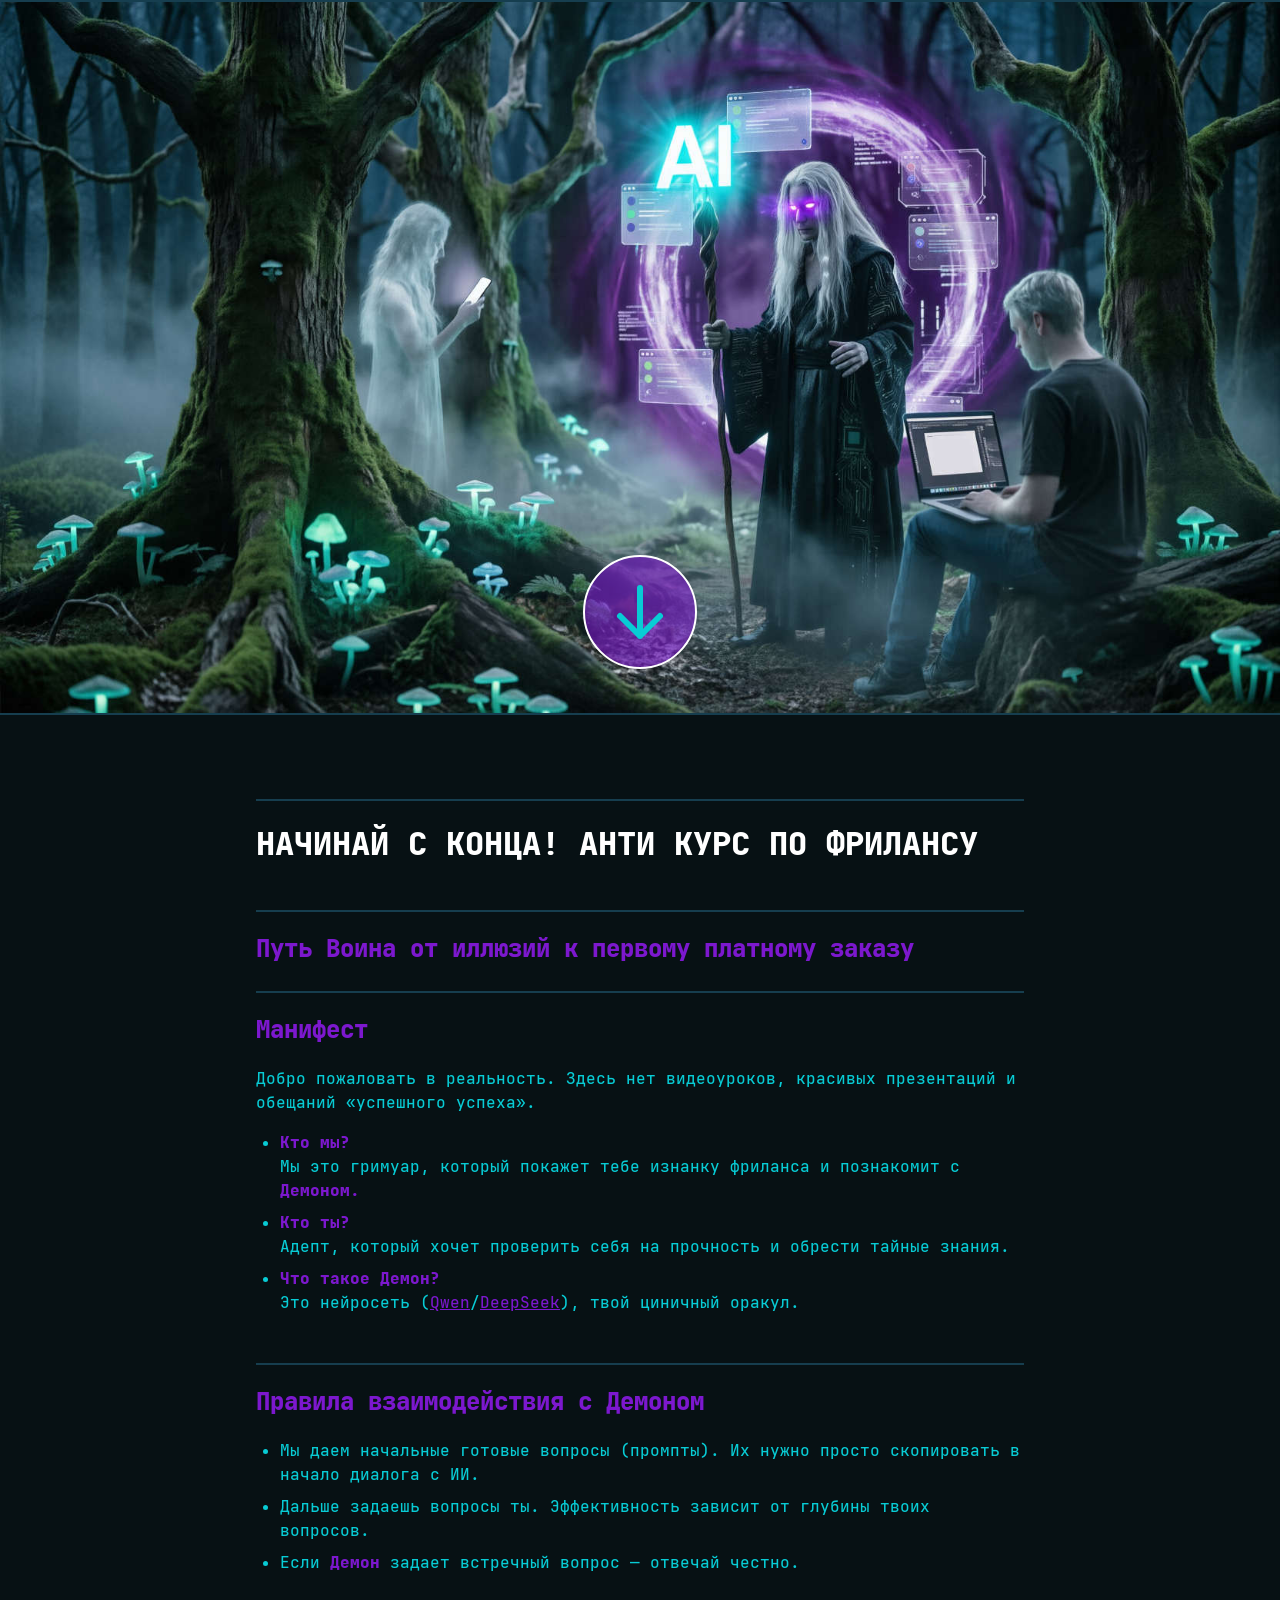
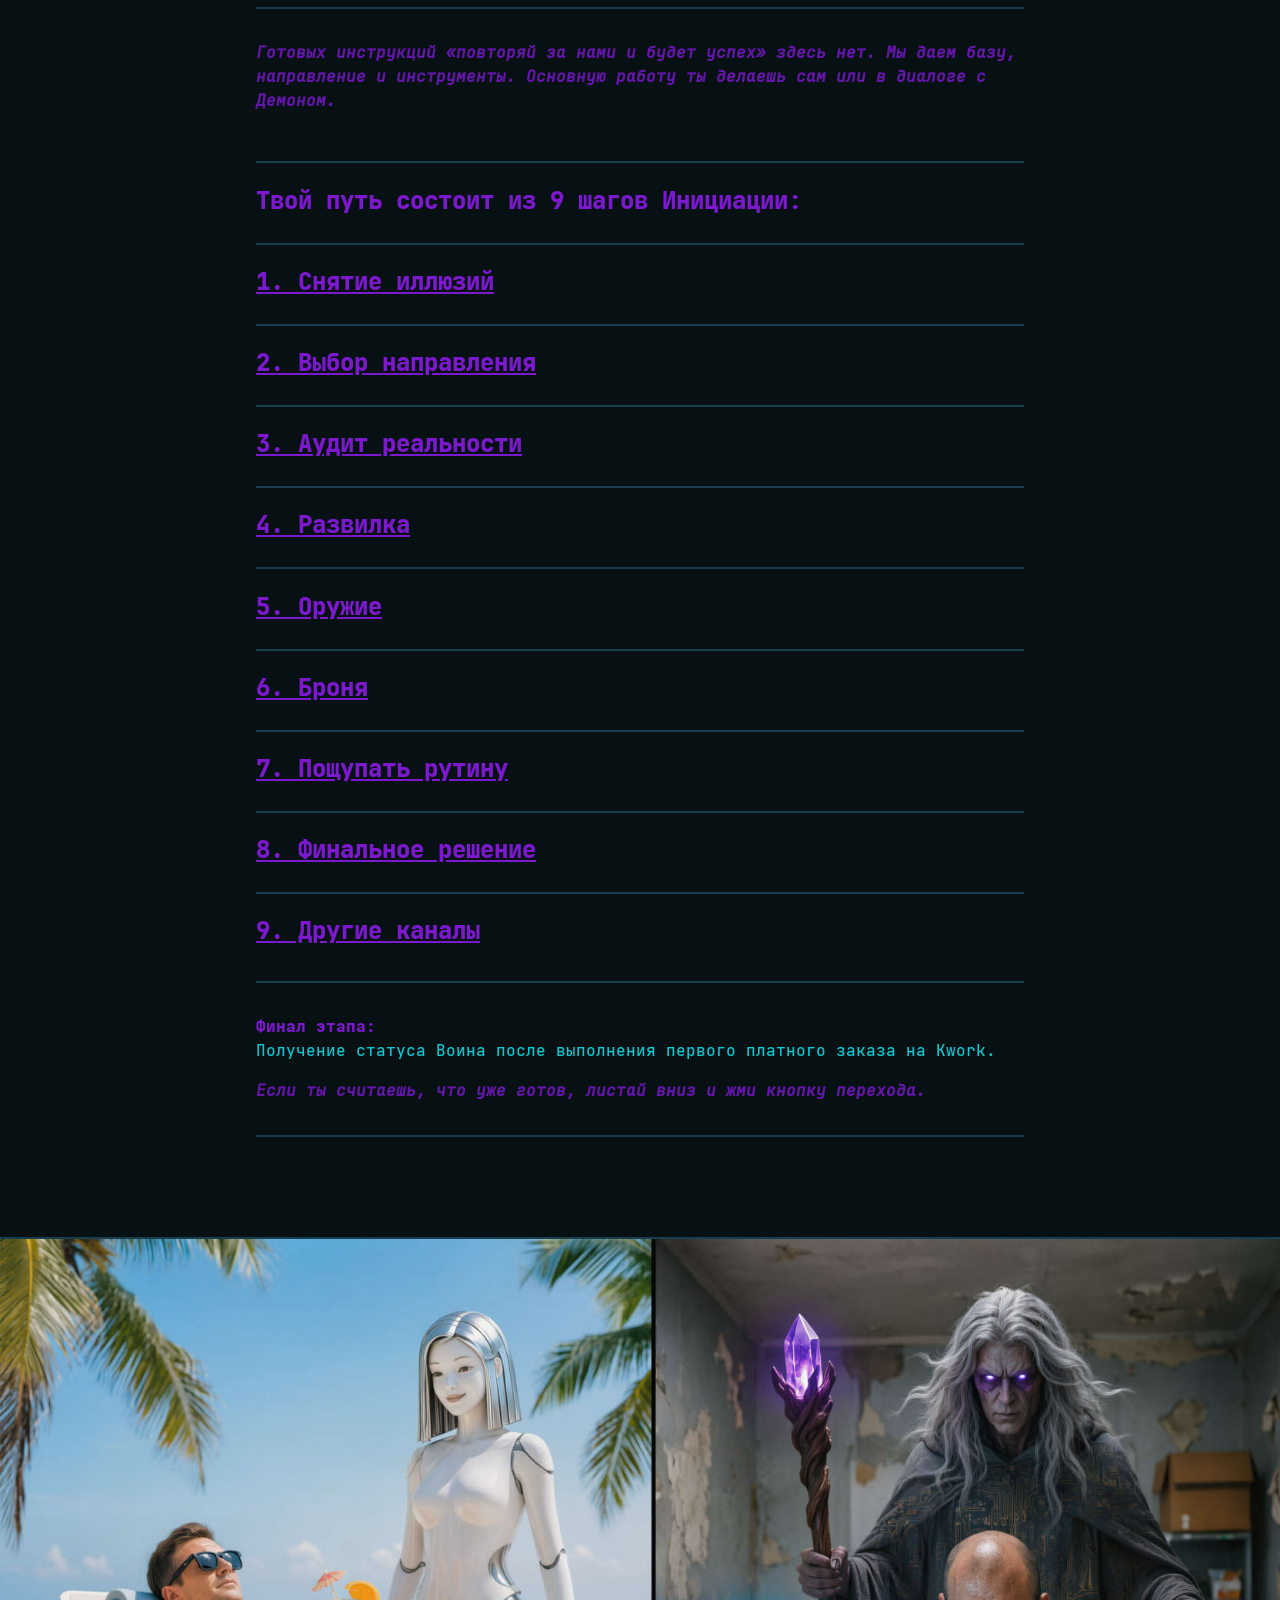
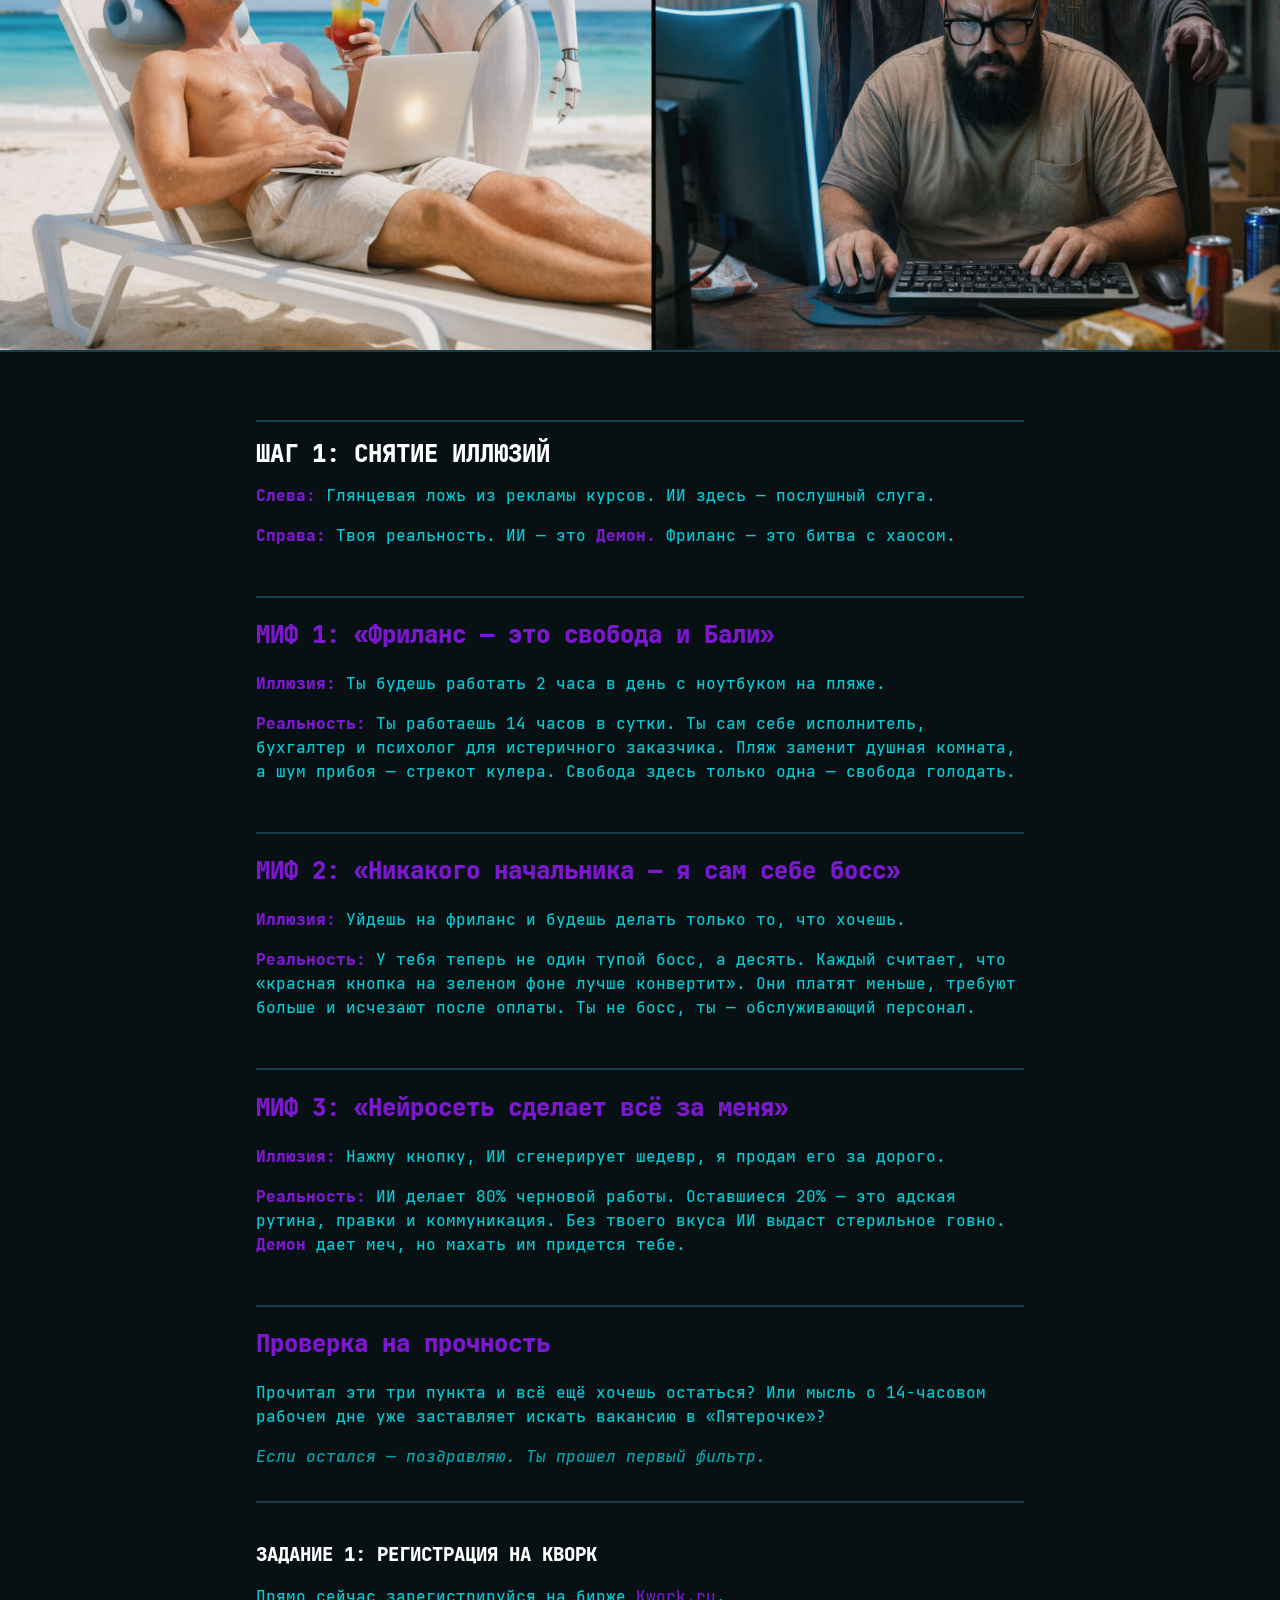
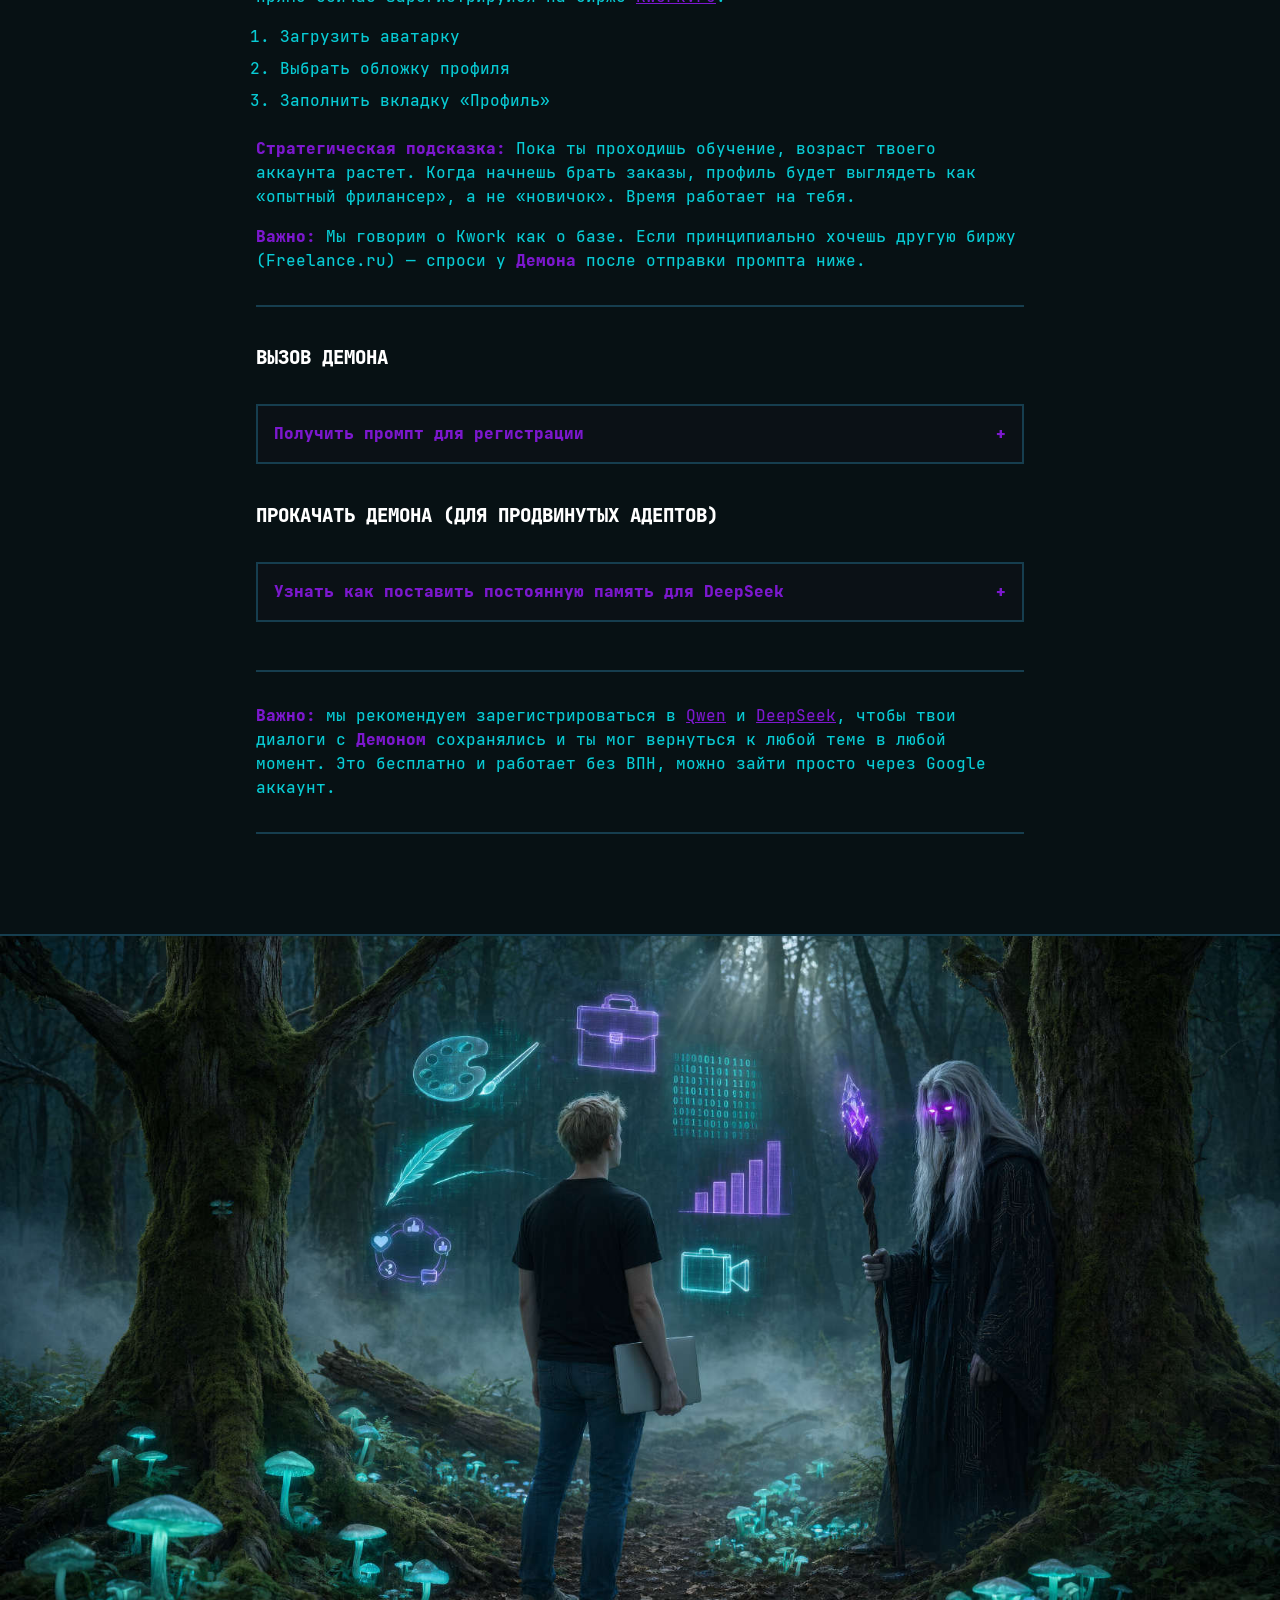
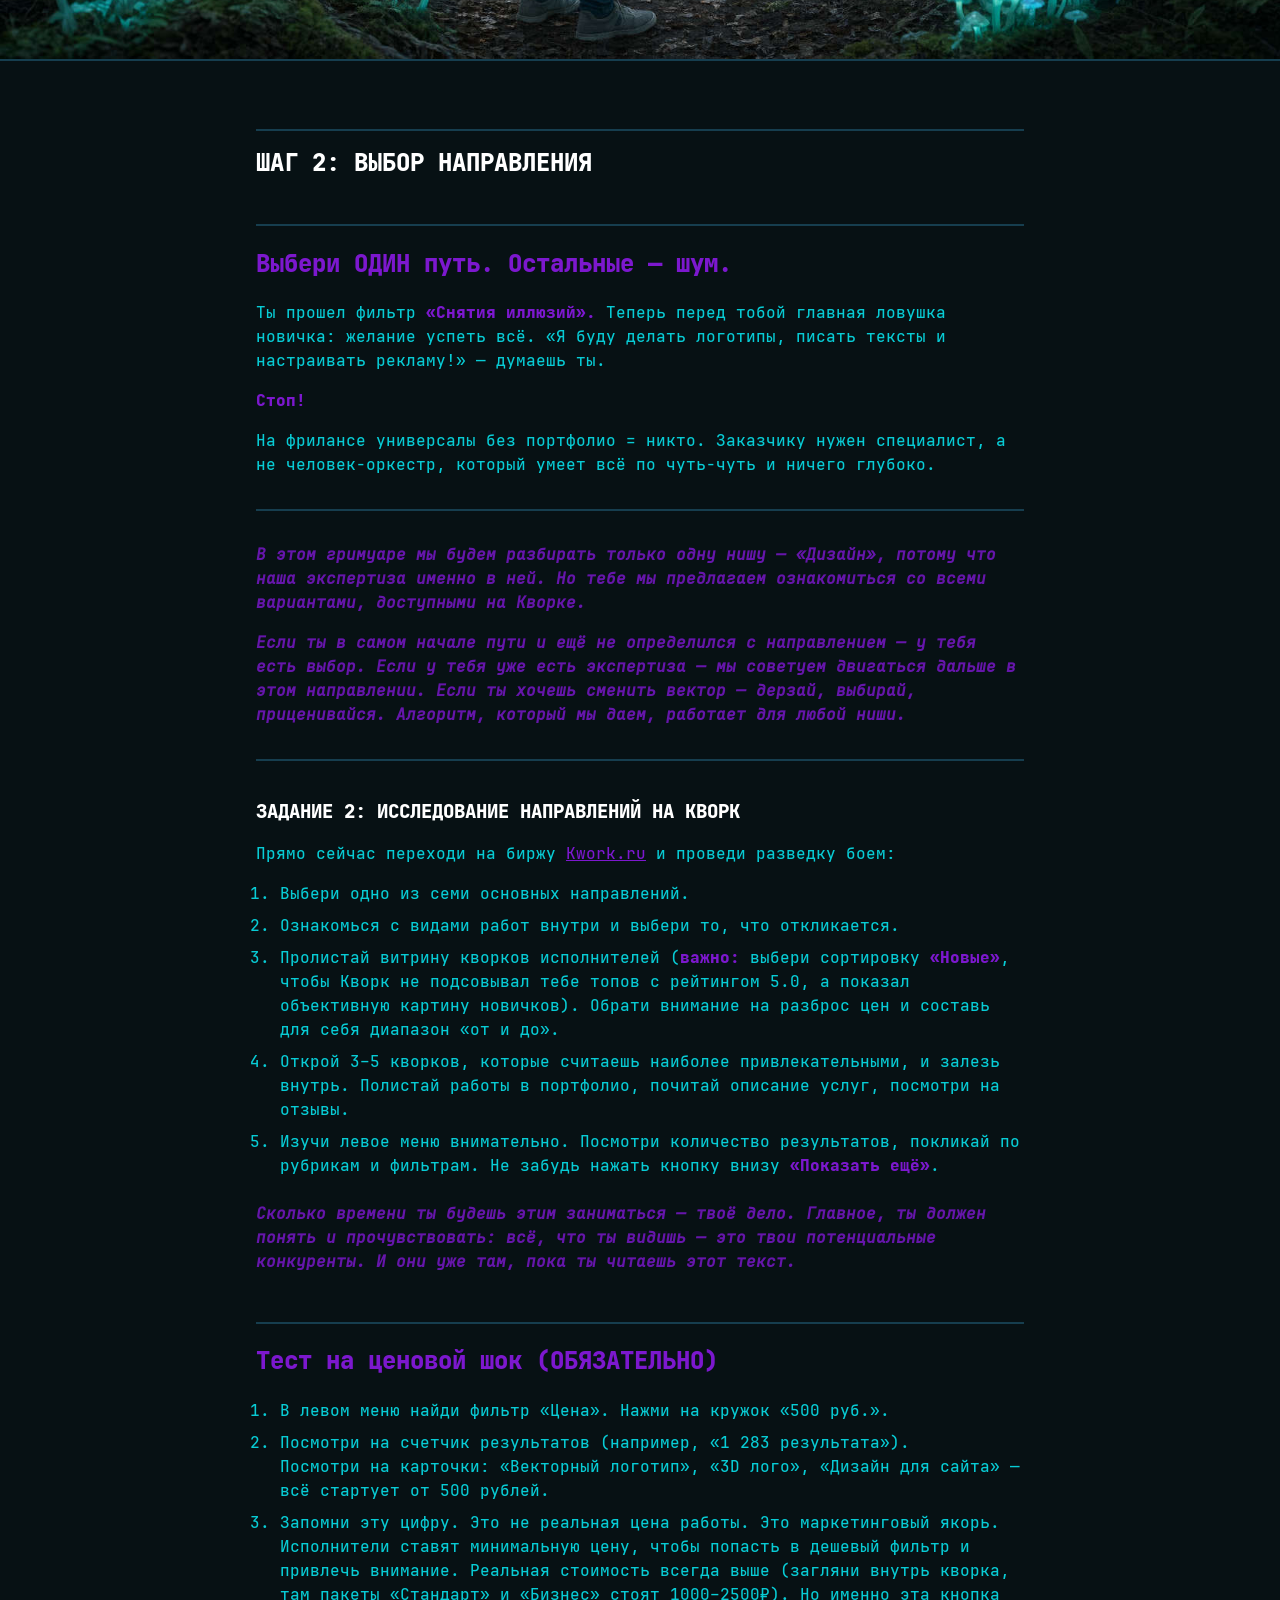
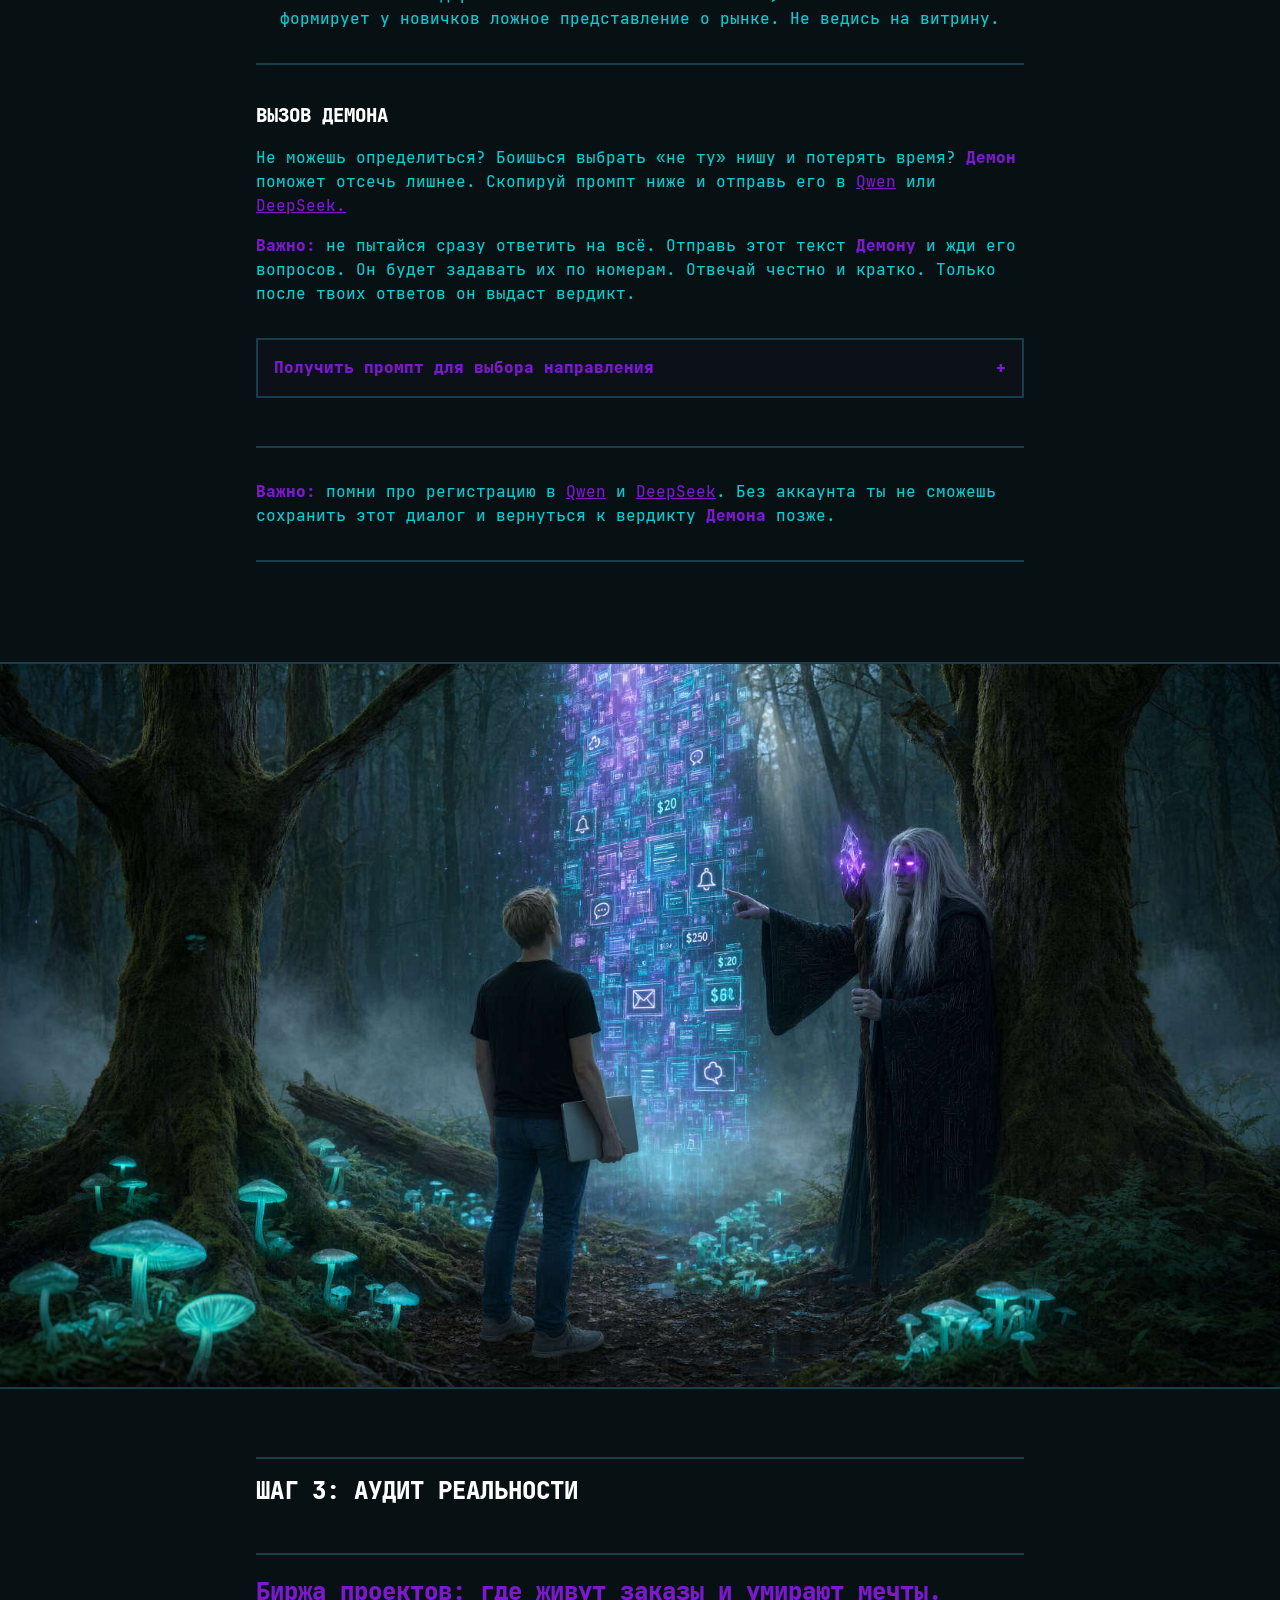
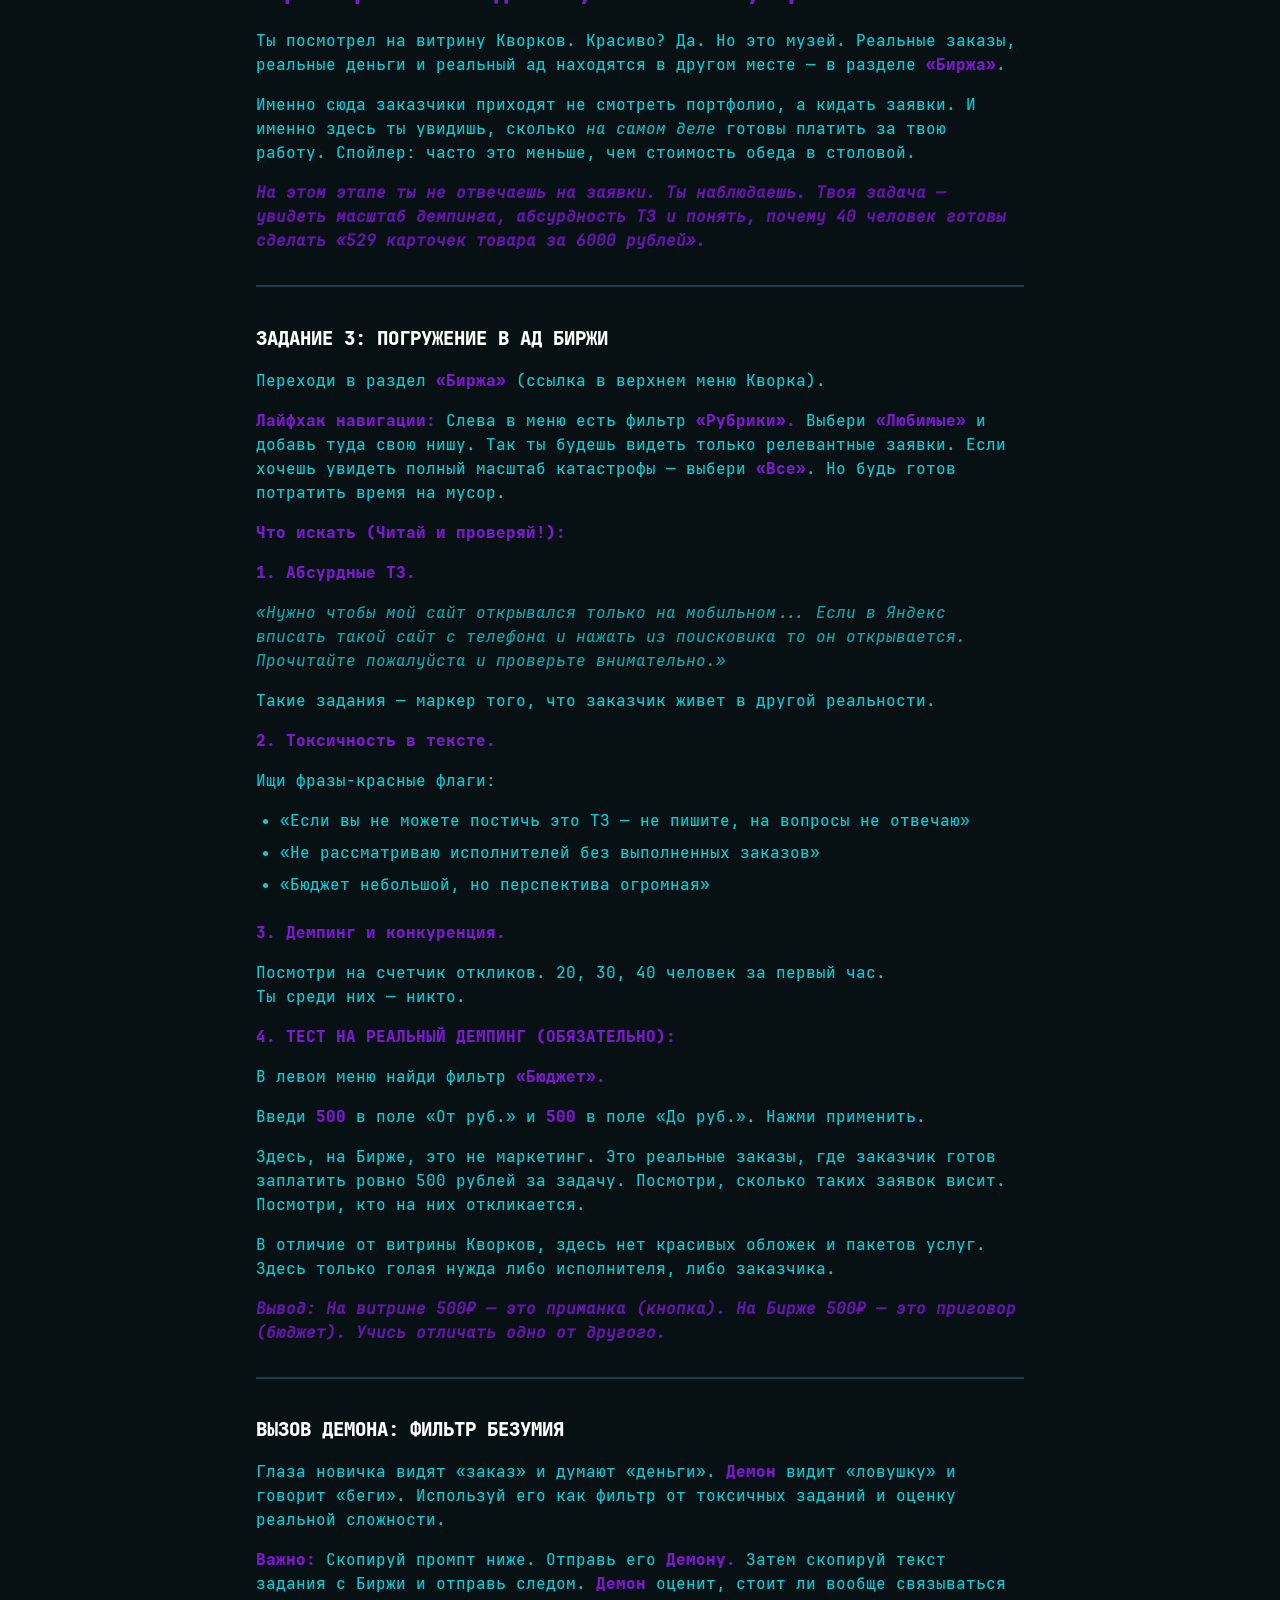
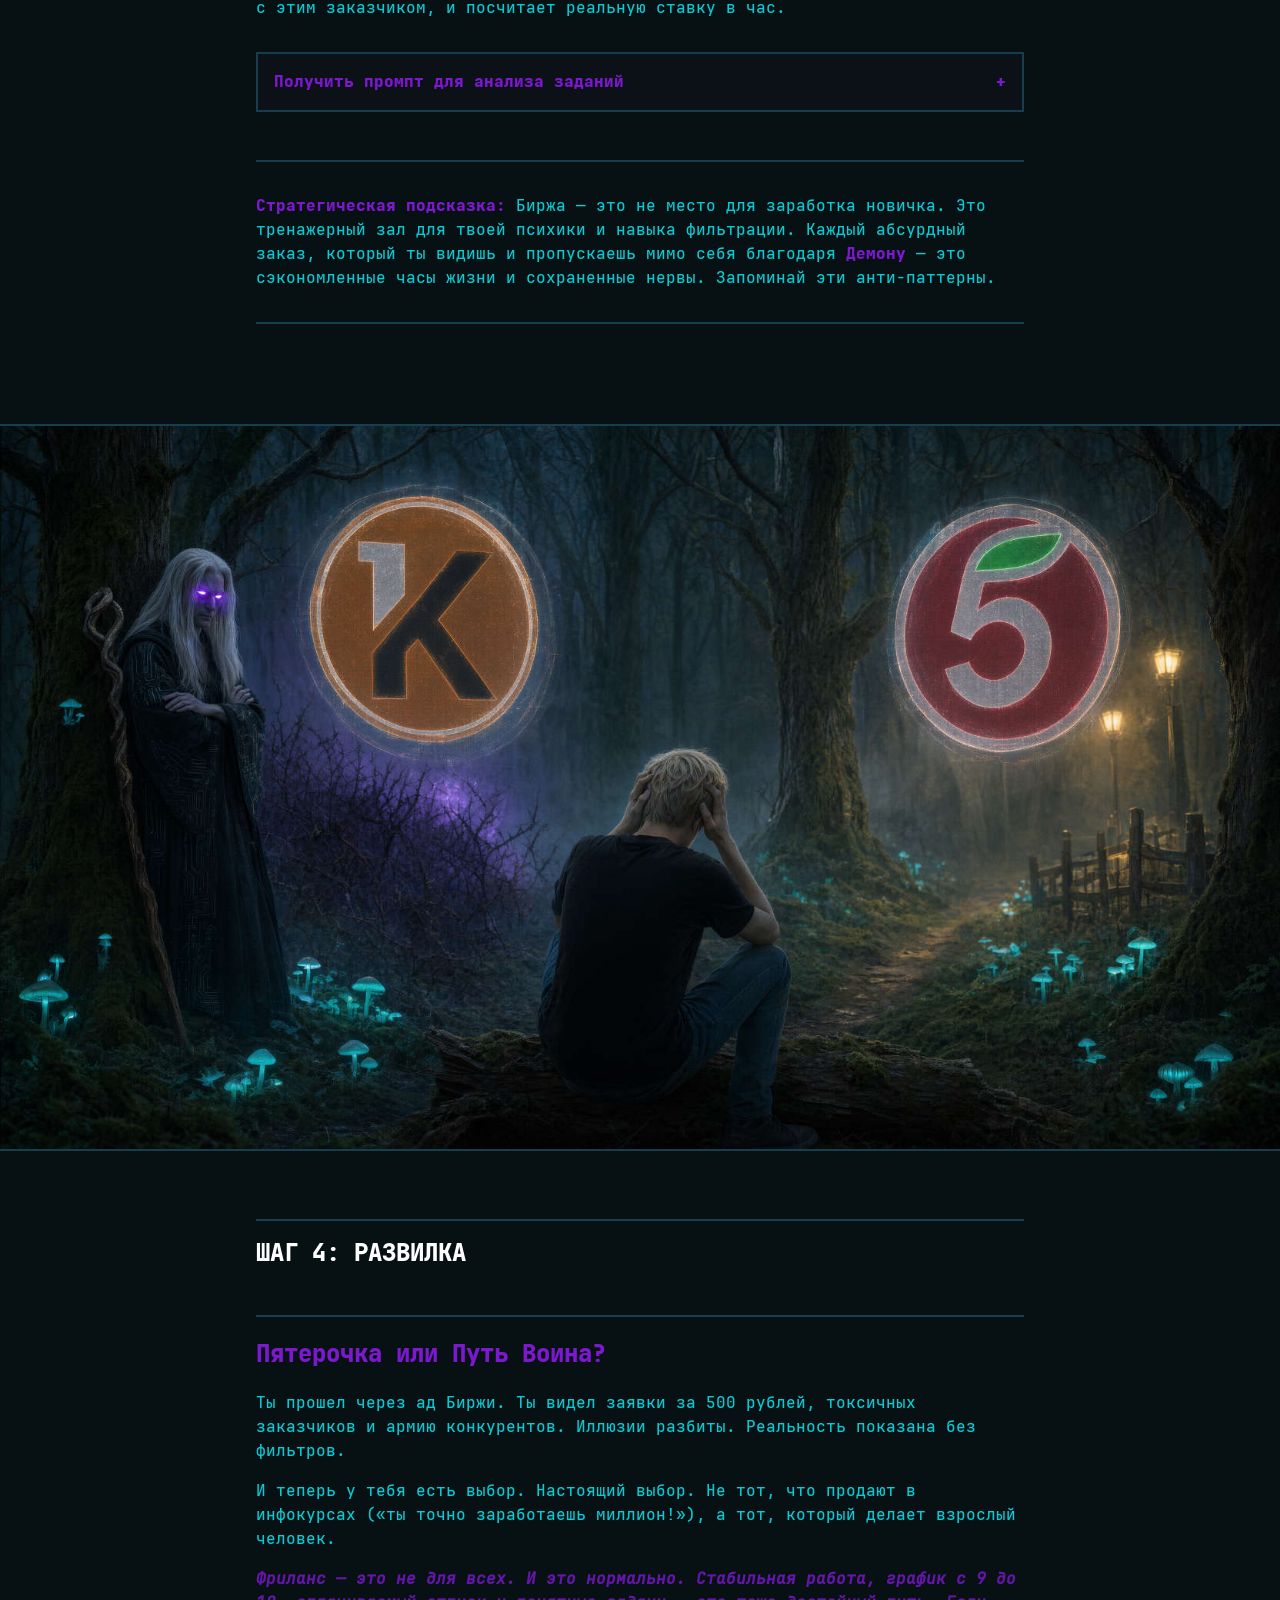
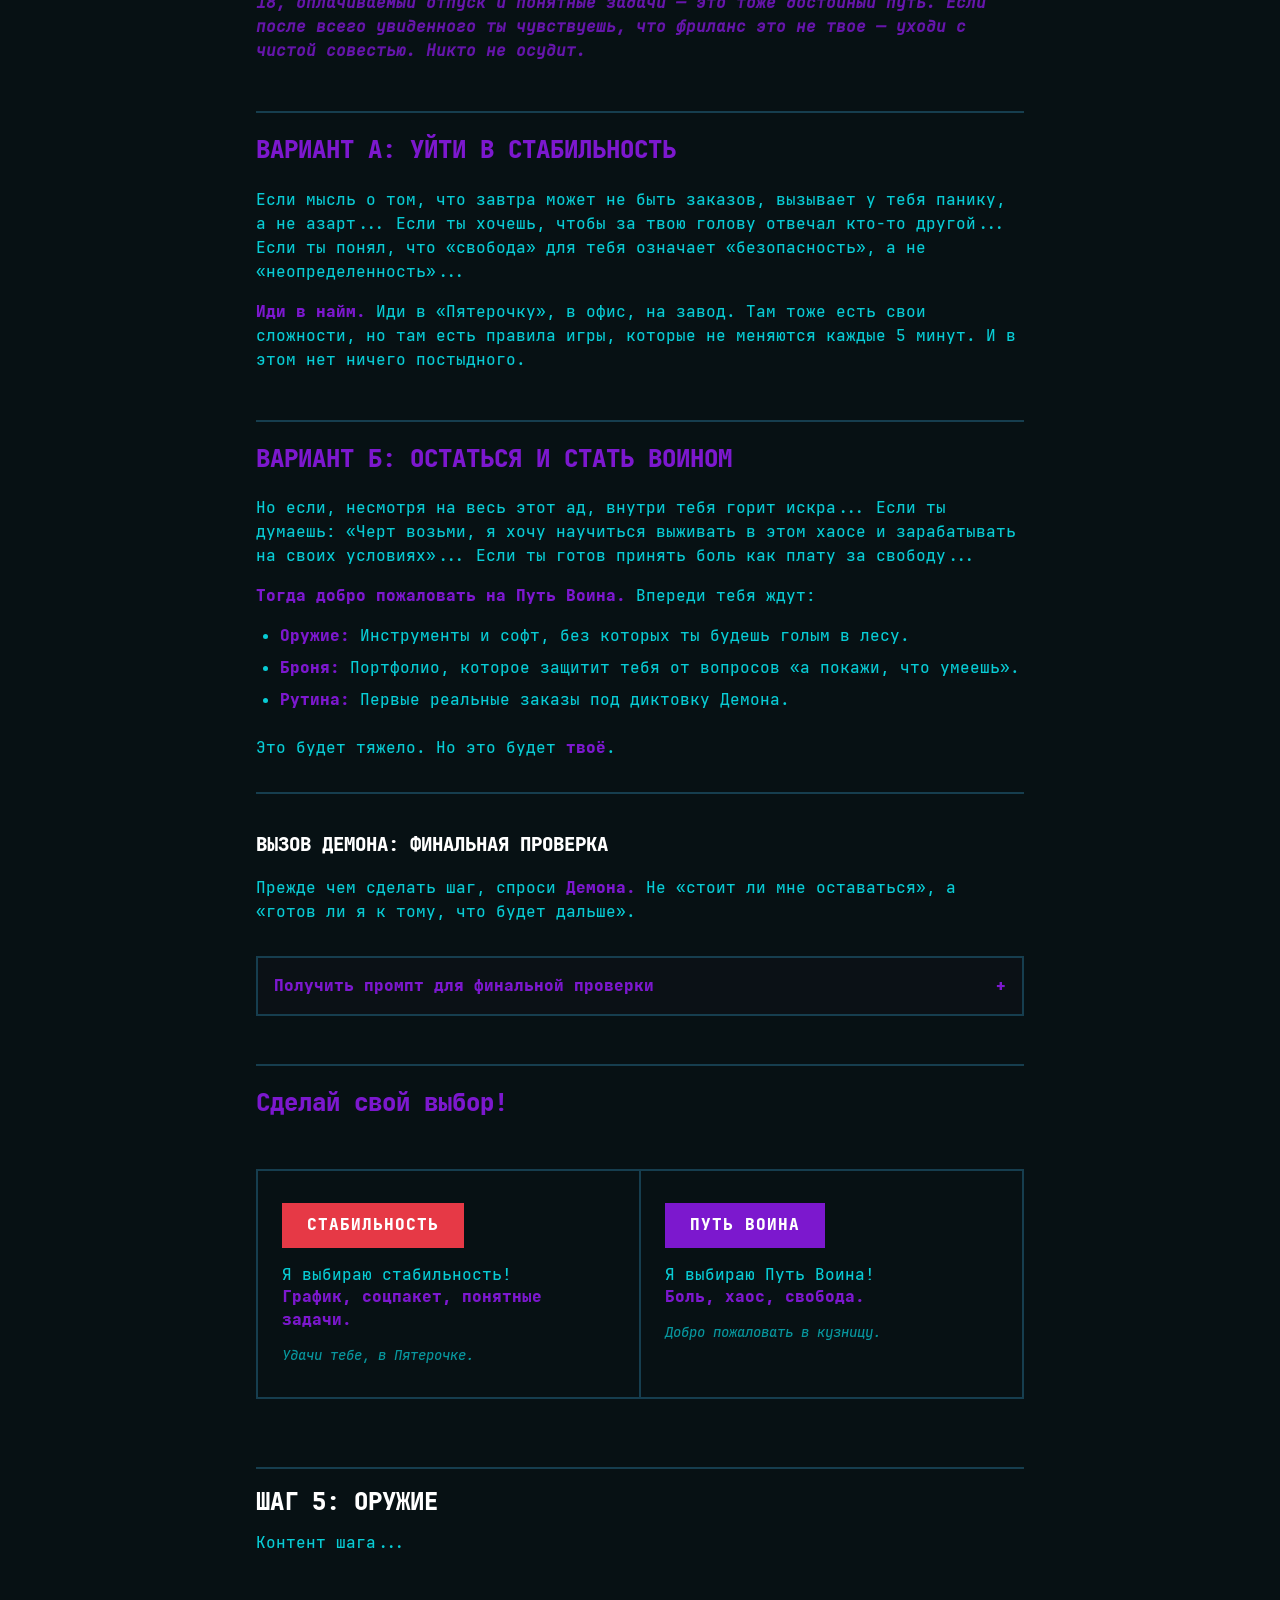
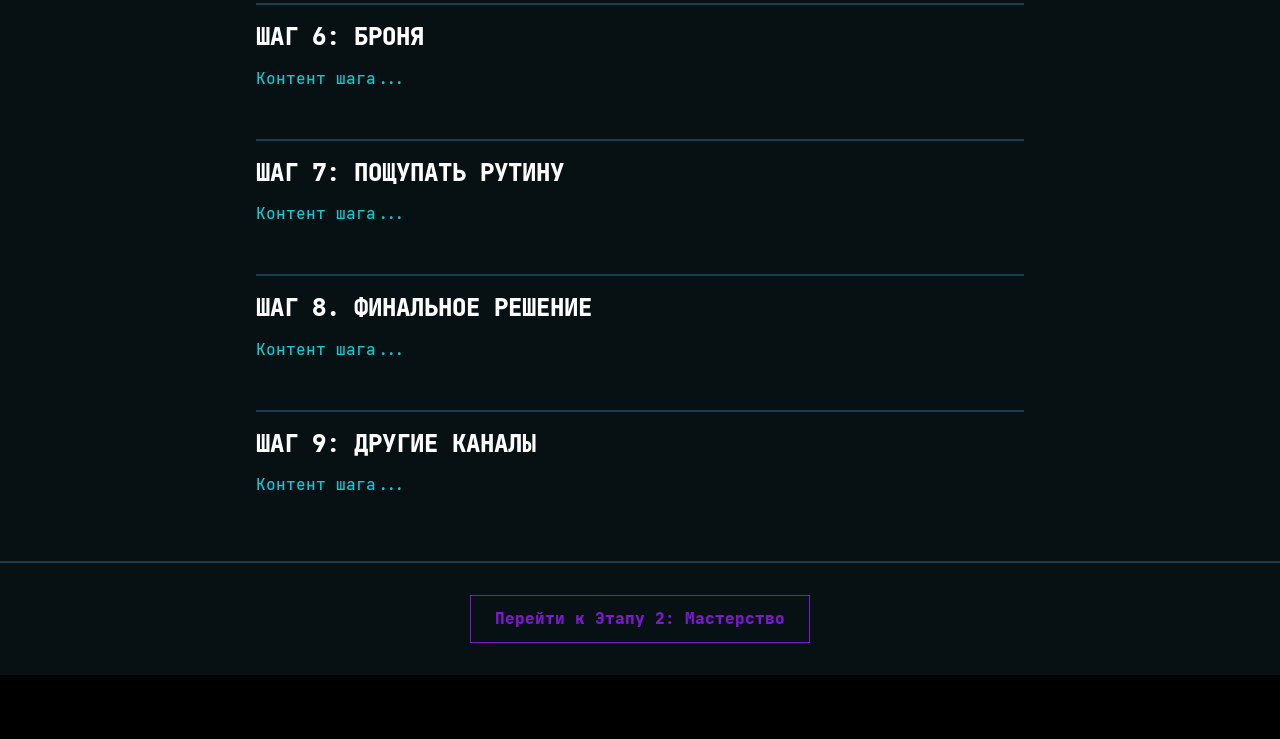
==== commit fcafc4fe: "Шаг 4: Исправлены кнопки развилки, заменен цвет стабильности на красный" ====
--- a/index.html
+++ b/index.html
@@ -7,28 +7,76 @@
     <link rel="stylesheet" href="style.css">
 </head>
 <body>
-    <div class="container">
-        
-        <!-- HERO -->
-        <header class="hero-visual">
-            <img src="assets/hero.jpg" alt="Hero Image" class="hero-image">
-            <a href="#step1" class="scroll-arrow">
-                <svg width="100" height="100" viewBox="0 0 100 100" fill="none" xmlns="http://www.w3.org/2000/svg">
-                    <path d="M50 20 L50 80 M20 50 L50 80 L80 50" stroke="#7C18CE" stroke-width="4" stroke-linecap="round" stroke-linejoin="round"/>
-                </svg>
-            </a>
+
+    <main class="container">
+        <!-- Hero Block (Оставлен без изменений для контекста) -->
+        <header class="hero-section">
+            <div class="hero-visual">
+                <img src="assets/hero.jpg" alt="Портал в лесу" class="hero-image">
+                <a href="#main-title" class="scroll-arrow" aria-label="Перейти к тексту">
+                    <svg width="120" height="120" viewBox="0 0 60 60" fill="none" xmlns="http://www.w3.org/2000/svg">
+                        <circle cx="30" cy="30" r="28" stroke="#ffffff" stroke-width="1" fill="rgba(124, 24, 206, 0.6)"/>
+                        <path d="M30 18V42M30 42L20 32M30 42L40 32" stroke="#08CCD5" stroke-width="3" stroke-linecap="round" stroke-linejoin="round"/>
+                    </svg>
+                </a>
+            </div>
+            <div class="text-column">
+                <h1 id="main-title">НАЧИНАЙ С КОНЦА! Анти курс по фрилансу</h1>
+                <h2>Путь Воина от иллюзий к первому платному заказу</h2>
+                <h2>Манифест</h2>
+                <p>Добро пожаловать в реальность. Здесь нет видеоуроков, красивых презентаций и обещаний «успешного успеха».</p>
+                <ul>
+                    <li><strong>Кто мы?</strong> <br>Мы это гримуар, который покажет тебе изнанку фриланса и познакомит с <strong>Демоном.</strong></li>
+                    <li><strong>Кто ты?</strong> <br>Адепт, который хочет проверить себя на прочность и обрести тайные знания.</li>
+                    <li><strong>Что такое Демон?</strong> <br>Это нейросеть (<a href="https://qwen.ai" target="_blank">Qwen</a>/<a href="https://deepseek.com" target="_blank">DeepSeek</a>), твой циничный оракул.</li>
+                </ul>
+                <h2>Правила взаимодействия с Демоном</h2>
+                <ul>
+                    <li>Мы даем начальные готовые вопросы (промпты). Их нужно просто скопировать в начало диалога с ИИ.</li>
+                    <li>Дальше задаешь вопросы ты. Эффективность зависит от глубины твоих вопросов.</li>
+                    <li>Если <strong>Демон</strong> задает встречный вопрос — отвечай честно.</li>
+                </ul>
+                <hr class="final-divider">
+
+                <p class="note"><em><strong>Готовых инструкций «повторяй за нами и будет успех» здесь нет. Мы даем базу, направление и инструменты. Основную работу ты делаешь сам или в диалоге с Демоном.</strong></em></p>
+
+                <h2>Твой путь состоит из 9 шагов Инициации:</h2>
+                <h2><a href="#step1">1. Снятие иллюзий</a></h2>
+                <h2><a href="#step2">2. Выбор направления</a></h2>
+                <h2><a href="#step3">3. Аудит реальности</a></h2>
+                <h2><a href="#step4">4. Развилка</a></h2>
+                <h2><a href="#step5">5. Оружие</a></h2>
+                <h2><a href="#step6">6. Броня</a></h2>
+                <h2><a href="#step7">7. Пощупать рутину</a></h2>
+                <h2><a href="#step8">8. Финальное решение</a></h2>
+                <h2><a href="#step9">9. Другие каналы</a></h2>
+                <hr class="final-divider">
+                <div class="final-block">
+                    <p><strong>Финал этапа:</strong> <br>Получение статуса Воина после выполнения первого платного заказа на Kwork.</p>
+                    <p class="note"><em><strong>Если ты считаешь, что уже готов, листай вниз и жми кнопку перехода.</strong></em></p>
+                
+                    <hr class="final-divider">
+
+                <div class="final-block">
+            </div>
         </header>
 
-        <!-- ШАГ 1 -->
+
+        <!-- ШАГ 1: СНЯТИЕ ИЛЛЮЗИЙ -->
         <section id="step1" class="step-section-full">
+            
+            <!-- МЕМ НА ВСЮ ШИРИНУ (Вынесен за пределы text-column) -->
             <div class="full-width-meme">
-                <img src="assets/illusion-meme.jpg" alt="Иллюзия vs Реальность" class="meme-image">
-            </div>
+                <img src="assets/illusion-meme.jpg" alt="Иллюзия vs Реальность фриланса" class="meme-image">
+            </div>
+
+            <!-- Текстовая колонка 768px (Внутри неё теперь и H1) -->
             <div class="text-column">
                 <h1>ШАГ 1: СНЯТИЕ ИЛЛЮЗИЙ</h1>
-                <p><strong>Слева:</strong> Глянцевая ложь из рекламы курсов. ИИ здесь — послушный слуга.<br>
-                <strong>Справа:</strong> Твоя реальность. ИИ — это Демон. Фриланс — это битва с хаосом.</p>
-                
+                
+                <p><strong>Слева:</strong> Глянцевая ложь из рекламы курсов. ИИ здесь — послушный слуга.</p>
+                <p><strong>Справа:</strong> Твоя реальность. ИИ — это <strong>Демон.</strong> Фриланс — это битва с хаосом.</p>
+
                 <h2>МИФ 1: «Фриланс — это свобода и Бали»</h2>
                 <p><strong>Иллюзия:</strong> Ты будешь работать 2 часа в день с ноутбуком на пляже.</p>
                 <p><strong>Реальность:</strong> Ты работаешь 14 часов в сутки. Ты сам себе исполнитель, бухгалтер и психолог для истеричного заказчика. Пляж заменит душная комната, а шум прибоя — стрекот кулера. Свобода здесь только одна — свобода голодать.</p>
@@ -39,39 +87,45 @@
 
                 <h2>МИФ 3: «Нейросеть сделает всё за меня»</h2>
                 <p><strong>Иллюзия:</strong> Нажму кнопку, ИИ сгенерирует шедевр, я продам его за дорого.</p>
-                <p><strong>Реальность:</strong> ИИ делает 80% черновой работы. Оставшиеся 20% — это адская рутина, правки и коммуникация. Без твоего вкуса ИИ выдаст стерильное говно. Демон дает меч, но махать им придется тебе.</p>
-
-                <hr class="final-divider">
-
-                <h2>ПРОВЕРКА НА ПРОЧНОСТЬ</h2>
+                <p><strong>Реальность:</strong> ИИ делает 80% черновой работы. Оставшиеся 20% — это адская рутина, правки и коммуникация. Без твоего вкуса ИИ выдаст стерильное говно. <strong>Демон</strong> дает меч, но махать им придется тебе.</p>
+
+                <!-- Убран лишний hr, линия будет от h2 -->
+                <h2>Проверка на прочность</h2>
                 <p>Прочитал эти три пункта и всё ещё хочешь остаться? Или мысль о 14-часовом рабочем дне уже заставляет искать вакансию в «Пятерочке»?</p>
                 <p class="note"><em>Если остался — поздравляю. Ты прошел первый фильтр.</em></p>
+
+                <hr class="final-divider">
 
                 <h3>ЗАДАНИЕ 1: РЕГИСТРАЦИЯ НА КВОРК</h3>
                 <p>Прямо сейчас зарегистрируйся на бирже <a href="https://kwork.ru" target="_blank">Kwork.ru</a>.</p>
                 <ol>
-                    <li>Загрузить аватарку (не котика, а нормальное фото или стильный арт).</li>
-                    <li>Выбрать обложку профиля.</li>
-                    <li>Заполнить описание «О себе».</li>
+                    <li>Загрузить аватарку</li>
+                    <li>Выбрать обложку профиля</li>
+                    <li>Заполнить вкладку «Профиль»</li>
                 </ol>
+                
                 <p><strong>Стратегическая подсказка:</strong> Пока ты проходишь обучение, возраст твоего аккаунта растет. Когда начнешь брать заказы, профиль будет выглядеть как «опытный фрилансер», а не «новичок». Время работает на тебя.</p>
-                <p><strong>Важно:</strong> Мы говорим о Kwork как о базе. Если принципиально хочешь другую биржу (FL, Freelance.ru) — спроси у Демона после отправки промпта ниже.</p>
-
-                <h3>ПОДКЛЮЧЕНИЕ ДЕМОНА</h3>
+
+                <!-- Убран красный цвет, теперь просто фиолетовый strong -->
+                <p><strong>Важно:</strong> Мы говорим о Kwork как о базе. Если принципиально хочешь другую биржу (Freelance.ru) — спроси у <strong>Демона</strong> после отправки промпта ниже.</p>
+
+                <hr class="final-divider">
+
+                <h3>ВЫЗОВ ДЕМОНА</h3>
                 <details class="prompt-block">
                     <summary>Получить промпт для регистрации</summary>
                     <div class="prompt-inner">
                         <p>Скопируй этот текст и отправь Qwen/DeepSeek:</p>
-                        <pre><code>Я регистрируюсь на Kwork как дизайнер/копирайтер (вставь свою нишу). 
-Дай мне 3 циничных совета по оформлению профиля, чтобы не выглядеть как новичок. 
-Какую аватарку выбрать? Что писать в "О себе", чтобы вызвать доверие, но не скатиться в воду?
+                        <pre><code>Я регистрируюсь на Kwork как фрилансер, но пока точно не определился с видом деятельности. 
+Дай мне 3 циничных совета по оформлению профиля, чтобы не выглядеть как дурачок. 
+Какую аватарку выбрать? Что писать в "Профиль", чтобы вызвать доверие, но не скатиться в воду?
 Если я хочу использовать FL.ru вместо Kwork, какие есть критические отличия в старте?</code></pre>
-                        <div class="button-row">
-                            <button class="btn-action" onclick="copyPrompt(this)">Копировать промпт</button>
-                            <a href="https://chat.qwen.ai" target="_blank" class="btn-action">Qwen</a>
-                            <a href="https://chat.deepseek.com" target="_blank" class="btn-action">DeepSeek</a>
-                        </div>
-                    </div>
+<div class="button-row">
+    <!-- Кнопка копирования с надежным JS -->
+    <button class="btn-action" onclick="copyPrompt(this)">Копировать промпт</button>
+    <a href="https://chat.qwen.ai" target="_blank" class="btn-action">Qwen</a>
+    <a href="https://chat.deepseek.com" target="_blank" class="btn-action">DeepSeek</a>
+</div>
                 </details>
 
                 <h3>ПРОКАЧАТЬ ДЕМОНА (ДЛЯ ПРОДВИНУТЫХ АДЕПТОВ)</h3>
@@ -80,35 +134,49 @@
                     <div class="prompt-inner">
                         <p>Скопируй этот текст и отправь Qwen/DeepSeek:</p>
                         <pre><code>Как установить и использовать браузерное расширение DeepSeek++ для постоянной памяти?
-Дай пошаговую инструкцию по настройке, чтобы Демон помнил контекст наших прошлых диалогов
-и не требовал повторять базовые правила каждый раз.</code></pre>
-                        <div class="button-row">
-                            <button class="btn-action" onclick="copyPrompt(this)">Копировать промпт</button>
-                            <a href="https://chat.qwen.ai" target="_blank" class="btn-action">Qwen</a>
-                            <a href="https://chat.deepseek.com" target="_blank" class="btn-action">DeepSeek</a>
-                        </div>
-                    </div>
+Дай пошаговую инструкцию по настройке, чтобы DeepSeek помнил контекст наших прошлых диалогов
+и не требовал повторять базовые правила каждый раз.
+Опиши подробно все функции и настройки расширения DeepSeek++ Выдай ответ структурированным списком.</code></pre>
+<div class="button-row">
+    <!-- Кнопка копирования с надежным JS -->
+    <button class="btn-action" onclick="copyPrompt(this)">Копировать промпт</button>
+    <a href="https://chat.qwen.ai" target="_blank" class="btn-action">Qwen</a>
+    <a href="https://chat.deepseek.com" target="_blank" class="btn-action">DeepSeek</a>
+</div>
                 </details>
 
                 <div class="account-warning">
-                    <p><strong>Важно:</strong> мы рекомендуем зарегистрироваться в <a href="https://chat.qwen.ai" target="_blank">Qwen</a> и <a href="https://chat.deepseek.com" target="_blank">DeepSeek</a>, чтобы твои диалоги с Демоном сохранялись и ты мог вернуться к любой теме в любой момент. Это бесплатно и работает без ВПН, можно зайти просто через Google аккаунт.</p>
+                    <p><strong>Важно:</strong> мы рекомендуем зарегистрироваться в <a href="https://chat.qwen.ai" target="_blank">Qwen</a> и <a href="https://chat.deepseek.com" target="_blank">DeepSeek</a>, чтобы твои диалоги с <strong>Демоном</strong> сохранялись и ты мог вернуться к любой теме в любой момент. Это бесплатно и работает без ВПН, можно зайти просто через Google аккаунт.</p>
                 </div>
+                
+                <hr class="final-divider">
+
             </div>
         </section>
 
-        <!-- ШАГ 2 -->
+        <!-- ШАГ 2: ВЫБОР НАПРАВЛЕНИЯ -->
         <section id="step2" class="step-section-full">
+            <!-- Мем на всю ширину -->
             <div class="full-width-meme">
-                <img src="assets/step2-crossroads.jpg" alt="Развилка путей" class="meme-image">
-            </div>
+                <img src="assets/step2-crossroads.jpg" alt="Развилка путей в мрачном лесу" class="meme-image">
+            </div>
+
             <div class="text-column">
                 <h1>ШАГ 2: ВЫБОР НАПРАВЛЕНИЯ</h1>
-                <p><strong>Выбери ОДИН путь. Остальные — шум.</strong></p>
-                <p>Ты прошел фильтр «Снятия иллюзий». Теперь перед тобой главная ловушка новичка: желание успеть всё. «Я буду делать логотипы, писать тексты и настраивать рекламу!» — думаешь ты.</p>
-                <p><strong>Стоп.</strong></p>
+                
+                <h2>Выбери ОДИН путь. Остальные — шум.</h2>
+
+                <p>Ты прошел фильтр <strong>«Снятия иллюзий».</strong> Теперь перед тобой главная ловушка новичка: желание успеть всё. «Я буду делать логотипы, писать тексты и настраивать рекламу!» — думаешь ты.</p>
+                <p><strong>Стоп!</strong></p>
                 <p>На фрилансе универсалы без портфолио = никто. Заказчику нужен специалист, а не человек-оркестр, который умеет всё по чуть-чуть и ничего глубоко.</p>
-                <p class="note"><em>В этом гримуаре мы будем разбирать только одну нишу — «Дизайн», потому что наша экспертиза именно в ней. Но тебе мы предлагаем ознакомиться со всеми вариантами, доступными на Кворке.</em></p>
-                <p class="note"><em>Если ты в самом начале пути и ещё не определился с направлением — у тебя есть выбор. Если у тебя уже есть экспертиза — мы советуем двигаться дальше в этом направлении. Если ты хочешь сменить вектор — дерзай, выбирай, приценивайся. Алгоритм, который мы даем, работает для любой ниши.</em></p>
+
+                <hr class="final-divider">
+
+                <p class="note"><em><strong>В этом гримуаре мы будем разбирать только одну нишу — «Дизайн», потому что наша экспертиза именно в ней. Но тебе мы предлагаем ознакомиться со всеми вариантами, доступными на Кворке.</strong></em></p>
+
+                <p class="note"><em><strong>Если ты в самом начале пути и ещё не определился с направлением — у тебя есть выбор. Если у тебя уже есть экспертиза — мы советуем двигаться дальше в этом направлении. Если ты хочешь сменить вектор — дерзай, выбирай, приценивайся. Алгоритм, который мы даем, работает для любой ниши.</strong></em></p>
+                
+                <hr class="final-divider">
 
                 <h3>ЗАДАНИЕ 2: ИССЛЕДОВАНИЕ НАПРАВЛЕНИЙ НА КВОРК</h3>
                 <p>Прямо сейчас переходи на биржу <a href="https://kwork.ru" target="_blank">Kwork.ru</a> и проведи разведку боем:</p>
@@ -119,41 +187,43 @@
                     <li>Открой 3–5 кворков, которые считаешь наиболее привлекательными, и залезь внутрь. Полистай работы в портфолио, почитай описание услуг, посмотри на отзывы.</li>
                     <li>Изучи левое меню внимательно. Посмотри количество результатов, покликай по рубрикам и фильтрам. Не забудь нажать кнопку внизу <strong>«Показать ещё»</strong>.</li>
                 </ol>
-                <p class="note"><em>Сколько времени ты будешь этим заниматься — твоё дело. Главное, ты должен понять и прочувствовать: всё, что ты видишь — это твои потенциальные конкуренты. И они уже там, пока ты читаешь этот текст.</em></p>
+                
+                <p class="note"><em><strong>Сколько времени ты будешь этим заниматься — твоё дело. Главное, ты должен понять и прочувствовать: всё, что ты видишь — это твои потенциальные конкуренты. И они уже там, пока ты читаешь этот текст.</strong>
+                </em></p>
+
+                <h2>Тест на ценовой шок (ОБЯЗАТЕЛЬНО)</h2>
+                <ol>
+                <li>В левом меню найди фильтр «Цена». Нажми на кружок «500 руб.».</li>
+                <li>Посмотри на счетчик результатов (например, «1 283 результата»).
+                <br>Посмотри на карточки: «Векторный логотип», «3D лого», «Дизайн для сайта» — всё стартует от 500 рублей.</li>
+                <li>Запомни эту цифру. Это не реальная цена работы. Это маркетинговый якорь. Исполнители ставят минимальную цену, чтобы попасть в дешевый фильтр и привлечь внимание. Реальная стоимость всегда выше (загляни внутрь кворка, там пакеты «Стандарт» и «Бизнес» стоят 1000–2500₽). Но именно эта кнопка формирует у новичков ложное представление о рынке. Не ведись на витрину.
+                </li>
+                </ol>
+
+                <hr class="final-divider">
 
                 <h3>ВЫЗОВ ДЕМОНА</h3>
-                <p>Не можешь определиться? Боишься выбрать «не ту» нишу и потерять время? Демон поможет отсечь лишнее. Скопируй промпт ниже и отправь его в Qwen или DeepSeek.</p>
-                <p><strong>ВАЖНО:</strong> Не пытайся сразу ответить на всё. Отправь этот текст Демону и жди его вопросов. Он будет задавать их по номерам. Отвечай честно и кратко. Только после твоих ответов он выдаст вердикт.</p>
+                <p>Не можешь определиться? Боишься выбрать «не ту» нишу и потерять время? <strong>Демон</strong> поможет отсечь лишнее. Скопируй промпт ниже и отправь его в <a href="https://chat.qwen.ai" target="_blank">Qwen</a> или <a href="https://chat.deepseek.com" target="_blank">DeepSeek.</a></p>
+                <p><strong>Важно:</strong> не пытайся сразу ответить на всё. Отправь этот текст <strong>Демону</strong> и жди его вопросов. Он будет задавать их по номерам. Отвечай честно и кратко. Только после твоих ответов он выдаст вердикт.</p>
 
                 <details class="prompt-block">
                     <summary>Получить промпт для выбора направления</summary>
                     <div class="prompt-inner">
                         <p>Скопируй этот текст и отправь Qwen/DeepSeek:</p>
                         <pre><code>Действуй как циничный стратег по монетизации навыков с 20-летним опытом во фрилансе. Твоя задача — не поддержать мои мечты, а найти точку, где мои навыки пересекаются с деньгами на рынке Kwork.
-
 Я прохожу антикурс "Начинай с конца" и стою перед выбором направления. Вот список категорий:
-1. Дизайн
-2. Разработка и IT
-3. Тексты и переводы
-4. SEO и трафик
-5. Соцсети и маркетинг
-6. Аудио, видео, съемка
-7. Бизнес и жизнь
-
+1. Дизайн 2. Разработка и IT 3. Тексты и переводы 4. SEO и трафик 5. Соцсети и маркетинг 6. Аудио, видео, съемка 7. Бизнес и жизнь
 ТВОЯ ИНСТРУКЦИЯ (СТРОГО СОБЛЮДАТЬ ПОРЯДОК):
-
 ЭТАП 1: ДОПРОС
 Не давай никаких советов и вердиктов прямо сейчас! 
 Задай мне ровно 5 вопросов по номерам, чтобы выявить мои реальные навыки, ресурсы и психотип. Вопросы должны быть конкретными, без воды. Примеры тем для вопросов: мой текущий уровень hard/soft skills, опыт работы, что я ненавижу делать, сколько времени готов уделять, есть ли деньги на платные инструменты.
 Жди моих ответов на каждый вопрос. Если я отвечаю уклончиво — задавай уточняющий вопрос под тем же номером.
-
 ЭТАП 2: ВЕРДИКТ
 Только когда ты получишь ответы на все 5 вопросов, проанализируй их и выдай результат в таком формате:
 - ТВОЯ НИША: [Название одной категории из списка выше]
 - ПОЧЕМУ ЭТО ДЕНЬГИ: [2-3 предложения про потенциал заработка именно для новичка с ИИ]
 - ПОЧЕМУ НЕ ОСТАЛЬНЫЕ: [Жесткое объяснение, почему 2 другие категории из списка тебе противопоказаны прямо сейчас]
 - ПЕРВЫЙ ШАГ: [Конкретное действие на Kwork для старта в этой нише]
-
 Начинай с Этапа 1. Задай первый вопрос.</code></pre>
                         <div class="button-row">
                             <button class="btn-action" onclick="copyPrompt(this)">Копировать промпт</button>
@@ -164,71 +234,82 @@
                 </details>
 
                 <div class="account-warning">
-                    <p><strong>Важно:</strong> помни про регистрацию в <a href="https://chat.qwen.ai" target="_blank">Qwen</a> и <a href="https://chat.deepseek.com" target="_blank">DeepSeek</a>. Без аккаунта ты не сможешь сохранить этот диалог и вернуться к вердикту Демона позже.</p>
+                    <p><strong>Важно:</strong> помни про регистрацию в <a href="https://chat.qwen.ai" target="_blank">Qwen</a> и <a href="https://chat.deepseek.com" target="_blank">DeepSeek</a>. Без аккаунта ты не сможешь сохранить этот диалог и вернуться к вердикту <strong>Демона</strong> позже.</p>
+                <hr class="final-divider">
+
                 </div>
             </div>
         </section>
-
-        <!-- ШАГ 3 -->
+                
+        <!-- ШАГ 3: АУДИТ РЕАЛЬНОСТИ -->
         <section id="step3" class="step-section-full">
             <div class="full-width-meme">
-                <img src="assets/step3-birzha.jpg" alt="Поток данных биржи" class="meme-image">
-            </div>
+                <img src="assets/step3-birzha.jpg" alt="Поток данных биржи и Демон" class="meme-image">
+            </div>
+
             <div class="text-column">
                 <h1>ШАГ 3: АУДИТ РЕАЛЬНОСТИ</h1>
-                <p><strong>Биржа проектов: где живут заказы и умирают мечты.</strong></p>
-                <p>Ты посмотрел на витрину Кворков. Красиво? Да. Но это музей. Реальные заказы, реальные деньги и реальный ад находятся в другом месте — в разделе <a href="https://kwork.ru/exchange" target="_blank">«Биржа»</a>.</p>
+                
+                <h2>Биржа проектов: где живут заказы и умирают мечты.</h2>
+
+                <p>Ты посмотрел на витрину Кворков. Красиво? Да. Но это музей. Реальные заказы, реальные деньги и реальный ад находятся в другом месте — в разделе <strong>«Биржа»</strong>.</p>
                 <p>Именно сюда заказчики приходят не смотреть портфолио, а кидать заявки. И именно здесь ты увидишь, сколько <em>на самом деле</em> готовы платить за твою работу. Спойлер: часто это меньше, чем стоимость обеда в столовой.</p>
-                <p class="note"><em>На этом этапе ты не отвечаешь на заявки. Ты наблюдаешь. Твоя задача — увидеть масштаб демпинга, абсурдность ТЗ и понять, почему 40 человек готовы сделать «529 карточек товара за 6000 рублей».</em></p>
+
+                <p class="note"><em><strong>На этом этапе ты не отвечаешь на заявки. Ты наблюдаешь. Твоя задача — увидеть масштаб демпинга, абсурдность ТЗ и понять, почему 40 человек готовы сделать «529 карточек товара за 6000 рублей».</strong></em></p>
+
+                <hr class="final-divider">
 
                 <h3>ЗАДАНИЕ 3: ПОГРУЖЕНИЕ В АД БИРЖИ</h3>
-                <p>Переходи в раздел <a href="https://kwork.ru/exchange" target="_blank">«Биржа»</a> (ссылка в верхнем меню Кворка).</p>
-                <p><strong>Лайфхак навигации:</strong><br>
-                Слева в меню есть фильтр <strong>«Рубрики»</strong>.<br>
-                Выбери <strong>«Любимые»</strong> и добавь туда свою нишу. Так ты будешь видеть только релевантные заявки.<br>
+                <p>Переходи в раздел <strong>«Биржа»</strong> (ссылка в верхнем меню Кворка).</p>
+                
+                <p><strong>Лайфхак навигации:</strong>
+                Слева в меню есть фильтр <strong>«Рубрики».</strong>
+                Выбери <strong>«Любимые»</strong> и добавь туда свою нишу. Так ты будешь видеть только релевантные заявки.
                 Если хочешь увидеть полный масштаб катастрофы — выбери <strong>«Все»</strong>. Но будь готов потратить время на мусор.</p>
 
                 <p><strong>Что искать (Читай и проверяй!):</strong></p>
+                
                 <p><strong>1. Абсурдные ТЗ.</strong></p>
                 <p class="note"><em>«Нужно чтобы мой сайт открывался только на мобильном... Если в Яндекс вписать такой сайт с телефона и нажать из поисковика то он открывается. Прочитайте пожалуйста и проверьте внимательно.»</em></p>
                 <p>Такие задания — маркер того, что заказчик живет в другой реальности.</p>
 
-                <p><strong>2. Токсичность в тексте.</strong><br>
-                Ищи фразы-красные флаги:</p>
+                <p><strong>2. Токсичность в тексте.</strong></p>
+                <p>Ищи фразы-красные флаги:</p>
                 <ul>
                     <li>«Если вы не можете постичь это ТЗ — не пишите, на вопросы не отвечаю»</li>
                     <li>«Не рассматриваю исполнителей без выполненных заказов»</li>
                     <li>«Бюджет небольшой, но перспектива огромная»</li>
                 </ul>
 
-                <p><strong>3. Демпинг и конкуренция.</strong><br>
-                Посмотри на счетчик откликов. 20, 30, 40 человек за первый час. Ты среди них — никто.</p>
-
-                <p><strong>4. ТЕСТ НА РЕАЛЬНЫЙ ДЕМПИНГ (ОБЯЗАТЕЛЬНО):</strong><br>
-                В левом меню найди фильтр <strong>«Бюджет»</strong>.<br>
+                <p><strong>3. Демпинг и конкуренция.</strong></p>
+                <p>Посмотри на счетчик откликов. 20, 30, 40 человек за первый час.
+                <br>Ты среди них — никто.</p>
+
+                <p><strong>4. ТЕСТ НА РЕАЛЬНЫЙ ДЕМПИНГ (ОБЯЗАТЕЛЬНО):</strong></p>
+                <p>В левом меню найди фильтр <strong>«Бюджет».</strong></p>
                 Введи <strong>500</strong> в поле «От руб.» и <strong>500</strong> в поле «До руб.». Нажми применить.</p>
                 <p>Здесь, на Бирже, это не маркетинг. Это реальные заказы, где заказчик готов заплатить ровно 500 рублей за задачу. Посмотри, сколько таких заявок висит. Посмотри, кто на них откликается.</p>
                 <p>В отличие от витрины Кворков, здесь нет красивых обложек и пакетов услуг. Здесь только голая нужда либо исполнителя, либо заказчика.</p>
-                <p class="note"><em>Вывод: На витрине 500₽ — это приманка (кнопка). На Бирже 500₽ — это приговор (бюджет). Учись отличать одно от другого.</em></p>
+
+                <p class="note"><em><strong>Вывод: На витрине 500₽ — это приманка (кнопка). На Бирже 500₽ — это приговор (бюджет). Учись отличать одно от другого.</strong></em></p>
+
+                <hr class="final-divider">
 
                 <h3>ВЫЗОВ ДЕМОНА: ФИЛЬТР БЕЗУМИЯ</h3>
-                <p>Глаза новичка видят «заказ» и думают «деньги». Демон видит «ловушку» и говорит «беги». Используй его как фильтр от токсичных заданий и оценку реальной сложности.</p>
-                <p><strong>ВАЖНО:</strong> Скопируй промпт ниже. Отправь его Демону. Затем скопируй текст задания с Биржи и отправь следом. Демон оценит, стоит ли вообще связываться с этим заказчиком, и посчитает реальную ставку в час.</p>
+                <p>Глаза новичка видят «заказ» и думают «деньги». <strong>Демон</strong> видит «ловушку» и говорит «беги». Используй его как фильтр от токсичных заданий и оценку реальной сложности.</p>
+                <p><strong>Важно:</strong> Скопируй промпт ниже. Отправь его <strong>Демону.</strong> Затем скопируй текст задания с Биржи и отправь следом. <strong>Демон</strong> оценит, стоит ли вообще связываться с этим заказчиком, и посчитает реальную ставку в час.</p>
 
                 <details class="prompt-block">
                     <summary>Получить промпт для анализа заданий</summary>
                     <div class="prompt-inner">
                         <p>Скопируй этот текст и отправь Qwen/DeepSeek:</p>
                         <pre><code>Действуй как циничный ветеран фриланса и арт-директор с 20-летним стажем. Твоя задача — защитить меня от токсичных заказов, демпинга и потери времени на Бирже Кворка.
-
 Я пришлю тебе текст задания с Биржи. Проанализируй его жестко по следующим пунктам:
-
 1. ОЦЕНКА АБСУРДА (1-10): Насколько ТЗ реалистично и адекватно? (10 — полный бред уровня "сайт открывается только из Яндекса на телефоне").
 2. ТОКСИЧНОСТЬ: Есть ли в тексте манипуляции, пассивная агрессия или признаки неадеквата?
 3. РЕАЛЬНАЯ СЛОЖНОСТЬ: Сколько часов это займет у профи? А у новичка с ИИ?
 4. ЭКОНОМИКА: Раздели бюджет на реальное время. Какая получается ставка в час? (Если меньше 300р/час — это рабство).
 5. СОВЕТ ПО ОТВЕТУ: Если задание нормальное — напиши короткий, цепляющий текст отклика. Если токсичное — скажи "БЕГИ" и объясни почему.
-
 Будь максимально честным. Мне не нужна надежда, мне нужна защита.
 Жду текст задания для анализа.</code></pre>
                         <div class="button-row">
@@ -240,32 +321,40 @@
                 </details>
 
                 <div class="account-warning">
-                    <p><strong>Стратегическая подсказка:</strong> Биржа — это не место для заработка новичка. Это тренажерный зал для твоей психики и навыка фильтрации. Каждый абсурдный заказ, который ты видишь и пропускаешь мимо себя благодаря Демону — это сэкономленные часы жизни и сохраненные нервы. Запоминай эти анти-паттерны.</p>
+                    <p><strong>Стратегическая подсказка:</strong> Биржа — это не место для заработка новичка. Это тренажерный зал для твоей психики и навыка фильтрации. Каждый абсурдный заказ, который ты видишь и пропускаешь мимо себя благодаря <strong>Демону</strong> — это сэкономленные часы жизни и сохраненные нервы. Запоминай эти анти-паттерны.</p>
                 </div>
+
+                <hr class="final-divider">
+
             </div>
         </section>
-
-        <!-- ШАГ 4 -->
+                
+
+        <!-- ШАГ 4: РАЗВИЛКА -->
         <section id="step4" class="step-section-full">
             <div class="full-width-meme">
-                <img src="assets/step4-fork.jpg" alt="Развилка путей" class="meme-image">
-            </div>
+                <img src="assets/step4-fork.jpg" alt="Развилка путей: туман и фонарь" class="meme-image">
+            </div>
+
             <div class="text-column">
                 <h1>ШАГ 4: РАЗВИЛКА</h1>
-                <p><strong>Пятерочка или Путь Воина?</strong></p>
+                
+                <h2>Пятерочка или Путь Воина?</h2>
+
                 <p>Ты прошел через ад Биржи. Ты видел заявки за 500 рублей, токсичных заказчиков и армию конкурентов. Иллюзии разбиты. Реальность показана без фильтров.</p>
                 <p>И теперь у тебя есть выбор. Настоящий выбор. Не тот, что продают в инфокурсах («ты точно заработаешь миллион!»), а тот, который делает взрослый человек.</p>
-                <p class="note"><em>Фриланс — это не для всех. И это нормально. Стабильная работа, график с 9 до 18, оплачиваемый отпуск и понятные задачи — это тоже достойный путь. Если после всего увиденного ты чувствуешь, что это не твое — уходи с чистой совестью. Никто не осудит.</em></p>
-
-                <h3>ВАРИАНТ А: УЙТИ В СТАБИЛЬНОСТЬ</h3>
-                <p>Если мысль о том, что завтра может не быть заказов, вызывает у тебя панику, а не азарт...<br>
-                Если ты хочешь, чтобы за твою голову отвечал кто-то другой...<br>
+
+                <p class="note"><em><strong>Фриланс — это не для всех. И это нормально. Стабильная работа, график с 9 до 18, оплачиваемый отпуск и понятные задачи — это тоже достойный путь. Если после всего увиденного ты чувствуешь, что фриланс это не твое — уходи с чистой совестью. Никто не осудит.</strong></em></p>
+
+                <h2>ВАРИАНТ А: УЙТИ В СТАБИЛЬНОСТЬ</h2>
+                <p>Если мысль о том, что завтра может не быть заказов, вызывает у тебя панику, а не азарт... 
+                Если ты хочешь, чтобы за твою голову отвечал кто-то другой... 
                 Если ты понял, что «свобода» для тебя означает «безопасность», а не «неопределенность»...</p>
                 <p><strong>Иди в найм.</strong> Иди в «Пятерочку», в офис, на завод. Там тоже есть свои сложности, но там есть правила игры, которые не меняются каждые 5 минут. И в этом нет ничего постыдного.</p>
 
-                <h3>ВАРИАНТ Б: ОСТАТЬСЯ И СТАТЬ ВОИНОМ</h3>
-                <p>Но если, несмотря на весь этот ад, внутри тебя горит искра...<br>
-                Если ты думаешь: «Черт возьми, я хочу научиться выживать в этом хаосе и зарабатывать на своих условиях»...<br>
+                <h2>ВАРИАНТ Б: ОСТАТЬСЯ И СТАТЬ ВОИНОМ</h2>
+                <p>Но если, несмотря на весь этот ад, внутри тебя горит искра... 
+                Если ты думаешь: «Черт возьми, я хочу научиться выживать в этом хаосе и зарабатывать на своих условиях»... 
                 Если ты готов принять боль как плату за свободу...</p>
                 <p><strong>Тогда добро пожаловать на Путь Воина.</strong> Впереди тебя ждут:</p>
                 <ul>
@@ -275,22 +364,22 @@
                 </ul>
                 <p>Это будет тяжело. Но это будет <strong>твоё</strong>.</p>
 
+                <hr class="final-divider">
+                
                 <h3>ВЫЗОВ ДЕМОНА: ФИНАЛЬНАЯ ПРОВЕРКА</h3>
-                <p>Прежде чем сделать шаг, спроси Демона. Не «стоит ли мне оставаться», а «готов ли я к тому, что будет дальше».</p>
+                <p>Прежде чем сделать шаг, спроси <strong>Демона.</strong> Не «стоит ли мне оставаться», а «готов ли я к тому, что будет дальше».</p>
 
                 <details class="prompt-block">
                     <summary>Получить промпт для финальной проверки</summary>
                     <div class="prompt-inner">
                         <p>Скопируй этот текст и отправь Qwen/DeepSeek:</p>
                         <pre><code>Действуй как циничный наставник Пути Воина. Я стою на развилке. Я видел изнанку фриланса: демпинг, токсичность, конкуренцию.
-
 Задай мне 3 жестких вопроса, которые помогут мне понять, готов ли я реально идти дальше, или я просто романтизирую страдания. Вопросы должны быть про мои ресурсы (время, деньги, нервы), мою мотивацию и мою способность учиться на ошибках.
-
 После моих ответов дай вердикт:
 - Если я готов: "Иди. Вот твой следующий шаг: [ссылка на Шаг 5]".
 - Если я не готов: "Уходи. Сейчас не твое время. Вернешься, когда созреешь".
-
 Не жалей меня. Будь зеркалом.</code></pre>
+
                         <div class="button-row">
                             <button class="btn-action" onclick="copyPrompt(this)">Копировать промпт</button>
                             <a href="https://chat.qwen.ai" target="_blank" class="btn-action">Qwen</a>
@@ -299,60 +388,86 @@
                     </div>
                 </details>
 
-                <!-- ТАБЛИЦА РАЗВИЛКИ -->
-                <table class="fork-table">
-                    <tr>
-                        <td class="fork-cell stability">
-                            <a href="https://rabota5ka.ru/" target="_blank" class="fork-link">
-                                СТАБИЛЬНОСТЬ<br>
-                                Я выбираю стабильность!<br>
-                                График, соцпакет,<br>
-                                понятные задачи.<br>
-                                <em><strong>Удачи тебе, в Пятерочке.</strong></em>
-                            </a>
-                        </td>
-                        <td class="fork-cell warrior">
-                            <a href="#step5" class="fork-link">
-                                ПУТЬ ВОИНА<br>
-                                Я выбираю Путь Воина!<br>
-                                Боль, хаос,<br>
-                                свобода.<br>
-                                <em><strong>Добро пожаловать в кузницу.</strong></em>
-                            </a>
-                        </td>
-                    </tr>
-                </table>
-            </div>
+<h2>Сделай свой выбор!</h2>
+
+        <!-- НАВИГАЦИЯ РАЗВИЛКИ (Таблица) -->
+<table class="fork-table">
+    <tr>
+        <!-- Левая колонка: Стабильность -->
+        <td class="fork-cell stability">
+            <a href="https://rabota5ka.ru/" target="_blank" class="fork-btn">СТАБИЛЬНОСТЬ</a>
+            <div class="fork-desc">
+                Я выбираю стабильность!<br>
+                <strong>График, соцпакет, понятные задачи.</strong>
+            </div>
+            <div class="fork-footer"><em>Удачи тебе, в Пятерочке.</em></div>
+        </td>
+        
+        <!-- Правая колонка: Путь Воина -->
+        <td class="fork-cell warrior">
+            <a href="#step5" class="fork-btn">ПУТЬ ВОИНА</a>
+            <div class="fork-desc">
+                Я выбираю Путь Воина!<br>
+                <strong>Боль, хаос, свобода.</strong>
+            </div>
+            <div class="fork-footer"><em>Добро пожаловать в кузницу.</em></div>
+        </td>
+    </tr>
+</table>        
         </section>
-
-    </div>
-
-    <script>
-    function copyPrompt(btn) {
-        const promptBlock = btn.closest('.prompt-inner');
-        const codeElement = promptBlock.querySelector('code');
+            
+        <!-- Заглушки для остальных шагов -->
+
+        <section id="step5" class="step-section"><h1>ШАГ 5: Оружие</h1><p>Контент шага...</p></section>
+
+        <section id="step6" class="step-section"><h1>ШАГ 6: Броня</h1><p>Контент шага...</p></section>
+
+        <section id="step7" class="step-section"><h1>ШАГ 7: Пощупать рутину</h1><p>Контент шага...</p></section>
+
+        <section id="step8" class="step-section"><h1>ШАГ 8. Финальное решение</h1><p>Контент шага...</p></section>
+
+        <section id="step9" class="step-section"><h1>ШАГ 9: Другие каналы</h1><p>Контент шага...</p></section>
+
+        <footer class="cta-footer">
+            <a href="stage2.html" class="btn-outline">Перейти к Этапу 2: Мастерство</a>
+        </footer>
+    </main>
+
+
+<script>
+function copyPrompt(btn) {
+    // Находим блок кода внутри того же родителя, что и кнопка
+    const promptBlock = btn.closest('.prompt-inner');
+    const codeElement = promptBlock.querySelector('code');
+    
+    if (codeElement) {
+        const textToCopy = codeElement.innerText;
         
-        if (codeElement) {
-            const textToCopy = codeElement.innerText;
-            const tempTextArea = document.createElement('textarea');
-            tempTextArea.value = textToCopy;
-            document.body.appendChild(tempTextArea);
-            tempTextArea.select();
-            document.execCommand('copy');
-            document.body.removeChild(tempTextArea);
-            
-            const originalText = btn.innerText;
-            btn.innerText = 'Скопировано!';
-            btn.style.background = '#7C18CE';
-            btn.style.color = '#ffffff';
-            
-            setTimeout(() => {
-                btn.innerText = originalText;
-                btn.style.background = '';
-                btn.style.color = '';
-            }, 2000);
-        }
+        // Надежный метод копирования через временный textarea
+        const tempTextArea = document.createElement('textarea');
+        tempTextArea.value = textToCopy;
+        document.body.appendChild(tempTextArea);
+        tempTextArea.select();
+        document.execCommand('copy');
+        document.body.removeChild(tempTextArea);
+        
+        // Визуальная обратная связь
+        const originalText = btn.innerText;
+        btn.innerText = 'Скопировано!';
+        btn.style.background = '#7C18CE';
+        btn.style.color = '#ffffff';
+        
+        setTimeout(() => {
+            btn.innerText = originalText;
+            btn.style.background = '';
+            btn.style.color = '';
+        }, 2000);
+    } else {
+        console.error('Элемент code не найден рядом с кнопкой');
     }
-    </script>
+}
+</script>
+
+
 </body>
 </html>
--- a/style.css
+++ b/style.css
@@ -1,5 +1,5 @@
 /* =========================================
-   1. ШРИФТЫ
+   1. ШРИФТЫ (JetBrains Mono)
    ========================================= */
 @font-face {
     font-family: 'GrimoireMono';
@@ -7,12 +7,14 @@
     font-weight: 500;
     font-style: normal;
 }
+
 @font-face {
     font-family: 'GrimoireMono';
     src: url('assets/fonts/JetBrainsMono-ExtraBold.ttf') format('truetype');
     font-weight: 800;
     font-style: normal;
 }
+
 @font-face {
     font-family: 'GrimoireMono';
     src: url('assets/fonts/JetBrainsMono-MediumItalic.ttf') format('truetype');
@@ -21,7 +23,7 @@
 }
 
 /* =========================================
-   2. БАЗА
+   2. БАЗА И ЦВЕТА
    ========================================= */
 body {
     margin: 0;
@@ -31,85 +33,373 @@
     font-family: 'GrimoireMono', monospace;
     line-height: 1.5;
 }
-a { color: #7C18CE; text-decoration: underline; transition: color 0.2s ease; }
-a:hover { color: #ffffff !important; }
-a:visited, a:active { color: #4a0e78; }
+
+a {
+    color: #7C18CE;
+    text-decoration: underline;
+    transition: color 0.2s ease;
+}
+
+a:hover {
+    color: #ffffff !important;
+}
+
+a:visited, a:active {
+    color: #4a0e78;
+}
 
 /* =========================================
    3. ЛЕЙАУТ
    ========================================= */
-.container { max-width: 1664px; margin: 0 auto; background-color: #071114; min-height: 100vh; }
-.text-column { max-width: 768px; margin: 0 auto; padding: 20px; }
-.step-section-full { margin: 3em auto; }
+.container {
+    max-width: 1664px;
+    margin: 0 auto;
+    background-color: #071114;
+    min-height: 100vh;
+}
+
+.text-column {
+    max-width: 768px;
+    margin: 0 auto;
+    padding: 20px;
+}
+
+.step-section {
+    max-width: 768px;
+    margin: 3em auto;
+    padding: 0 20px;
+}
+
+.step-section-full {
+    margin: 3em auto;
+}
 
 /* =========================================
    4. ТИПОГРАФИКА
    ========================================= */
-h1 { font-weight: 800; color: #ffffff; margin-top: 2em; margin-bottom: 0.5em; border-top: 2px solid #163E4F; padding-top: 0.8em; line-height: 1.1; text-transform: uppercase; }
-h2 { font-weight: 800; color: #7C18CE; margin-top: 2em; margin-bottom: 0.8em; border-top: 2px solid #163E4F; padding-top: 0.8em; }
-h3 { font-weight: 800; color: #ffffff; margin-top: 2em; margin-bottom: 0.8em; }
-p { margin-bottom: 1em; }
-strong, b { color: #7C18CE; font-weight: 800; }
-.note, i, em { font-style: italic; color: #08CCD5; opacity: 0.9; }
-ul, ol { margin-bottom: 1.5em; padding-left: 1.5em; }
-li { margin-bottom: 0.5em; }
-.final-divider { border: none; border-top: 2px solid #163E4F; margin: 2em 0; }
-
-/* =========================================
-   5. HERO & MEMES
-   ========================================= */
-.hero-visual { position: relative; width: 100%; line-height: 0; }
-.hero-image { width: 100%; height: auto; display: block; border-top: 2px solid #163E4F; border-bottom: 2px solid #163E4F; }
-.scroll-arrow { position: absolute; bottom: 40px; left: 50%; transform: translateX(-50%); z-index: 10; animation: bounce 2s infinite; line-height: 1; }
-@keyframes bounce { 0%, 20%, 50%, 80%, 100% { transform: translateX(-50%) translateY(0); } 40% { transform: translateX(-50%) translateY(-15px); } 60% { transform: translateX(-50%) translateY(-7px); } }
-
-.full-width-meme { width: 100%; margin: 0; }
-.meme-image { width: 100%; height: auto; display: block; border-top: 2px solid #163E4F; border-bottom: 2px solid #163E4F; }
-
-/* =========================================
-   6. КОМПОНЕНТЫ
-   ========================================= */
-.prompt-block { border: 2px solid #163E4F; margin: 2em 0; background: #0b1116; }
-.prompt-block summary { padding: 1em; cursor: pointer; font-weight: 800; color: #7C18CE; list-style: none; position: relative; }
-.prompt-block summary::after { content: '+'; position: absolute; right: 1em; }
-.prompt-block[open] summary::after { content: '-'; }
-.prompt-inner { padding: 1em; border-top: 2px solid #163E4F; }
+h1 {
+    font-weight: 800;
+    color: #ffffff;
+    margin-top: 2em;
+    margin-bottom: 0.5em;
+    border-top: 2px solid #163E4F;
+    padding-top: 0.8em;
+    line-height: 1.1;
+    text-transform: uppercase;
+}
+
+h2 {
+    font-weight: 800;
+    color: #7C18CE;
+    margin-top: 2em;
+    margin-bottom: 0.8em;
+    border-top: 2px solid #163E4F;
+    padding-top: 0.8em;
+}
+
+h2 a {
+    font-weight: 800;
+}
+
+h2 + h2 {
+    margin-top: 1em;
+}
+
+h3 {
+    font-weight: 800;
+    color: #ffffff;
+    margin-top: 2em;
+    margin-bottom: 0.8em;
+}
+
+p {
+    margin-bottom: 1em;
+}
+
+strong, b {
+    color: #7C18CE;
+    font-weight: 800;
+}
+
+.note, i, em {
+    font-style: italic;
+    color: #08CCD5;
+    opacity: 0.9;
+}
+
+ul, ol {
+    margin-bottom: 1.5em;
+    padding-left: 1.5em;
+}
+
+li {
+    margin-bottom: 0.5em;
+}
+
+.final-divider {
+    border: none;
+    border-top: 2px solid #163E4F;
+    margin: 2em 0;
+}
+
+/* =========================================
+   5. HERO-БЛОК И СТРЕЛКА
+   ========================================= */
+.hero-visual {
+    position: relative;
+    width: 100%;
+    line-height: 0;
+}
+
+.hero-image {
+    width: 100%;
+    height: auto;
+    display: block;
+    border-top: 2px solid #163E4F;
+    border-bottom: 2px solid #163E4F;
+}
+
+.scroll-arrow {
+    position: absolute;
+    bottom: 40px;
+    left: 50%;
+    transform: translateX(-50%);
+    z-index: 10;
+    animation: bounce 2s infinite;
+    line-height: 1;
+}
+
+.scroll-arrow:hover {
+    opacity: 0.9;
+}
+
+@keyframes bounce {
+    0%, 20%, 50%, 80%, 100% { transform: translateX(-50%) translateY(0); }
+    40% { transform: translateX(-50%) translateY(-15px); }
+    60% { transform: translateX(-50%) translateY(-7px); }
+}
+
+/* =========================================
+   6. МЕМ НА ВСЮ ШИРИНУ
+   ========================================= */
+.full-width-meme {
+    width: 100%;
+    margin: 0;
+}
+
+.meme-image {
+    width: 100%;
+    height: auto;
+    display: block;
+    border-top: 2px solid #163E4F;
+    border-bottom: 2px solid #163E4F;
+}
+
+/* =========================================
+   7. КОМПОНЕНТЫ
+   ========================================= */
+.prompt-block {
+    border: 2px solid #163E4F;
+    margin: 2em 0;
+    background: #0b1116;
+}
+
+.prompt-block summary {
+    padding: 1em;
+    cursor: pointer;
+    font-weight: 800;
+    color: #7C18CE;
+    list-style: none;
+    position: relative;
+}
+
+.prompt-block summary::after {
+    content: '+';
+    position: absolute;
+    right: 1em;
+}
+
+.prompt-block[open] summary::after {
+    content: '-';
+}
+
+.prompt-inner {
+    padding: 1em;
+    border-top: 2px solid #163E4F;
+}
 
 .prompt-inner pre {
-    background: #000; padding: 1em; border: 2px solid #163E4F; overflow-y: auto;
-    font-family: 'GrimoireMono', monospace; color: #106085; white-space: pre-wrap;
-    margin-bottom: 1em; font-size: 1em; line-height: 1.5; max-height: 8em; overflow: hidden;
-}
-
-.button-row { display: flex; gap: 10px; flex-wrap: wrap; align-items: stretch; }
+    background: #000;
+    padding: 1em;
+    border: 2px solid #163E4F;
+    font-family: 'GrimoireMono', monospace;
+    color: #106085;
+    white-space: pre-wrap;
+    margin-bottom: 1em;
+    font-size: 1em;
+    line-height: 1.5;
+    max-height: 8em;
+    overflow: hidden;
+}
+
+.button-row {
+    display: flex;
+    gap: 10px;
+    flex-wrap: wrap;
+    align-items: stretch;
+}
+
 .btn-action {
-    display: inline-flex; align-items: center; justify-content: center;
-    background: transparent; border: 1px solid #7C18CE; color: #7C18CE;
-    padding: 0 1.5em; text-decoration: none; font-weight: 800;
-    font-family: 'GrimoireMono', monospace; cursor: pointer; transition: all 0.2s;
-    font-size: 1em; line-height: 1; min-height: 48px; box-sizing: border-box;
-}
-.btn-action:hover { background: #7C18CE; color: #ffffff; }
-
-.account-warning { margin-top: 3em; padding-top: 1em; border-top: 2px solid #163E4F; }
-
-/* =========================================
-   7. ТАБЛИЦА РАЗВИЛКИ (ШАГ 4)
-   ========================================= */
-.fork-table { width: 100%; max-width: 768px; margin: 3em auto 0; border-collapse: collapse; border: 2px solid #163E4F; }
-.fork-cell { width: 50%; padding: 2em 1.5em; vertical-align: top; border-right: 2px solid #163E4F; }
-.fork-cell:last-child { border-right: none; }
-
-.fork-link { display: block; text-decoration: none; color: inherit; transition: all 0.2s; }
-.stability .fork-link { background: #FF00FF; color: #ffffff; }
-.stability .fork-link:hover { background: transparent; color: #FF00FF; }
-.warrior .fork-link { background: #7C18CE; color: #ffffff; }
-.warrior .fork-link:hover { background: transparent; color: #7C18CE; }
-
+    display: inline-flex;
+    align-items: center;
+    justify-content: center;
+    background: transparent;
+    border: 1px solid #7C18CE;
+    color: #7C18CE;
+    padding: 0 1.5em;
+    text-decoration: none;
+    font-weight: 800;
+    font-family: 'GrimoireMono', monospace;
+    cursor: pointer;
+    transition: all 0.2s;
+    font-size: 1em;
+    line-height: 1;
+    min-height: 48px;
+    box-sizing: border-box;
+}
+
+.btn-action:hover {
+    background: #7C18CE;
+    color: #ffffff;
+}
+
+.account-warning {
+    margin-top: 3em;
+    padding-top: 1em;
+    border-top: 2px solid #163E4F;
+}
+
+.cta-footer {
+    text-align: center;
+    margin: 4em 0;
+    padding: 2em 0;
+    border-top: 2px solid #163E4F;
+}
+
+.cta-footer .btn-outline {
+    display: inline-flex;
+    align-items: center;
+    justify-content: center;
+    background: transparent;
+    border: 1px solid #7C18CE;
+    color: #7C18CE;
+    padding: 0 1.5em;
+    text-decoration: none;
+    font-weight: 800;
+    font-family: 'GrimoireMono', monospace;
+    transition: all 0.2s;
+    min-height: 48px;
+    box-sizing: border-box;
+}
+
+.cta-footer .btn-outline:hover {
+    background: #7C18CE;
+    color: #ffffff;
+}
+
+/* =========================================
+   ТАБЛИЦА РАЗВИЛКИ (Шаг 4) - КНОПКИ-ЗАГОЛОВКИ
+   ========================================= */
+.fork-table {
+    width: 100%;
+    max-width: 768px;
+    margin: 3em auto 0;
+    border-collapse: collapse;
+    border: 2px solid #163E4F;
+}
+
+.fork-cell {
+    width: 50%;
+    padding: 2em 1.5em;
+    vertical-align: top;
+    border-right: 2px solid #163E4F;
+}
+
+.fork-cell:last-child {
+    border-right: none;
+}
+
+/* Кнопка-заголовок (только она кликабельна) */
+.fork-btn {
+    display: inline-block;
+    text-decoration: none;
+    font-weight: 800;
+    font-family: 'GrimoireMono', monospace;
+    padding: 0.6em 1.5em;
+    margin-bottom: 1em; /* Отступ до описания */
+    text-transform: uppercase;
+    letter-spacing: 1px;
+    transition: all 0.2s;
+    border: 1px solid transparent;
+    box-sizing: border-box;
+}
+
+/* Описание под кнопкой */
+.fork-desc {
+    font-size: 1em;
+    line-height: 1.4;
+    margin-bottom: 0.8em;
+    color: #08CCD5;
+}
+
+/* Подпись внизу */
+.fork-footer {
+    font-size: 0.9em;
+    font-style: italic;
+    opacity: 0.8;
+    color: #08CCD5;
+}
+
+/* === ЦВЕТА И ХОВЕРЫ ДЛЯ КНОПОК === */
+
+/* Стабильность (Красный) */
+.stability .fork-btn {
+    background: #E63946; /* Заменил мадженту на красный */
+    color: #ffffff;
+    border-color: #E63946;
+}
+
+.stability .fork-btn:hover {
+    background: transparent;
+    color: #E63946;
+}
+
+/* Путь Воина (Фиолетовый) */
+.warrior .fork-btn {
+    background: #7C18CE;
+    color: #ffffff;
+    border-color: #7C18CE;
+}
+
+.warrior .fork-btn:hover {
+    background: transparent;
+    color: #7C18CE;
+}
+
+/* Адаптив для мобилок */
 @media (max-width: 768px) {
-    .fork-table, .fork-table tbody, .fork-table tr, .fork-table td { display: block; width: 100% !important; }
-    .fork-cell { border-right: none; border-bottom: 2px solid #163E4F; padding: 1.5em; }
-    .fork-cell:last-child { border-bottom: none; }
-    .button-row { flex-direction: column; align-items: stretch; }
-    .btn-action { width: 100%; }
+    .fork-table, .fork-table tbody, .fork-table tr, .fork-table td {
+        display: block;
+        width: 100% !important;
+    }
+    
+    .fork-cell {
+        border-right: none;
+        border-bottom: 2px solid #163E4F;
+        padding: 1.5em;
+    }
+    
+    .fork-cell:last-child {
+        border-bottom: none;
+    }
 }
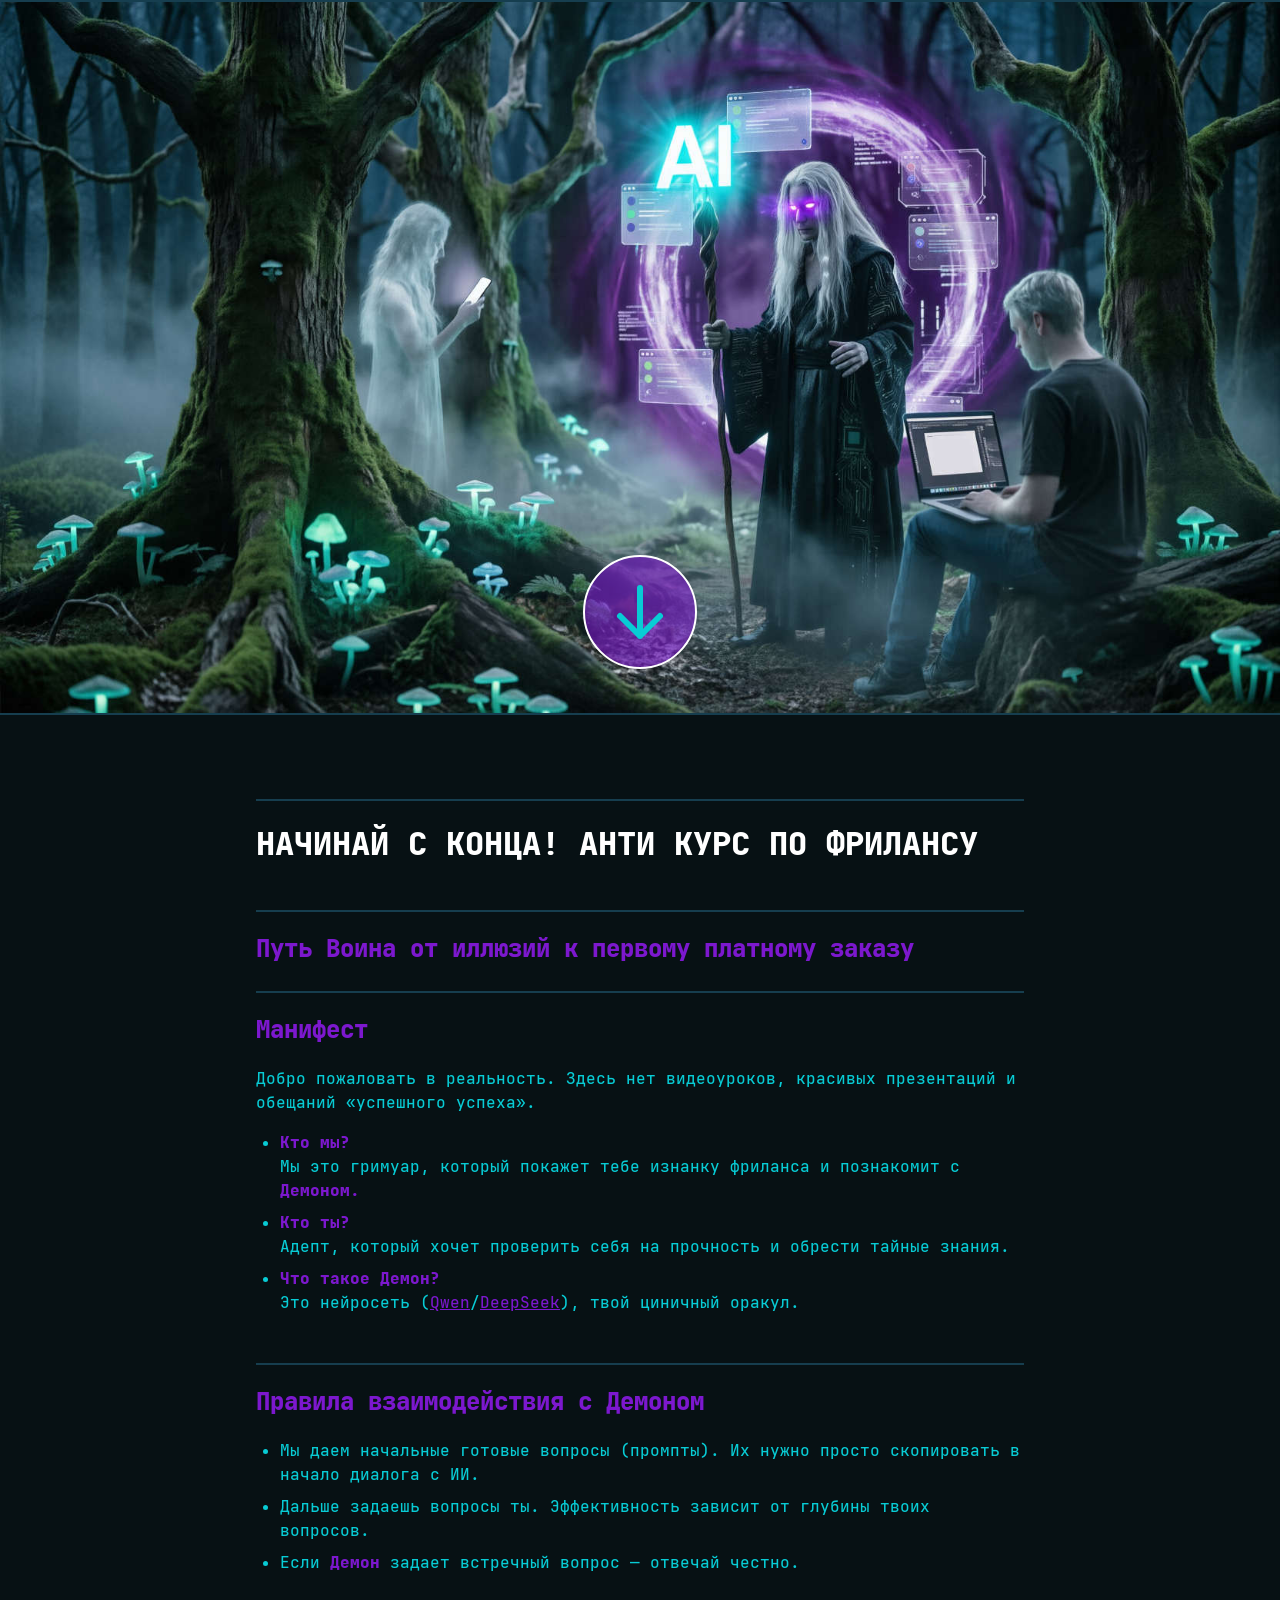
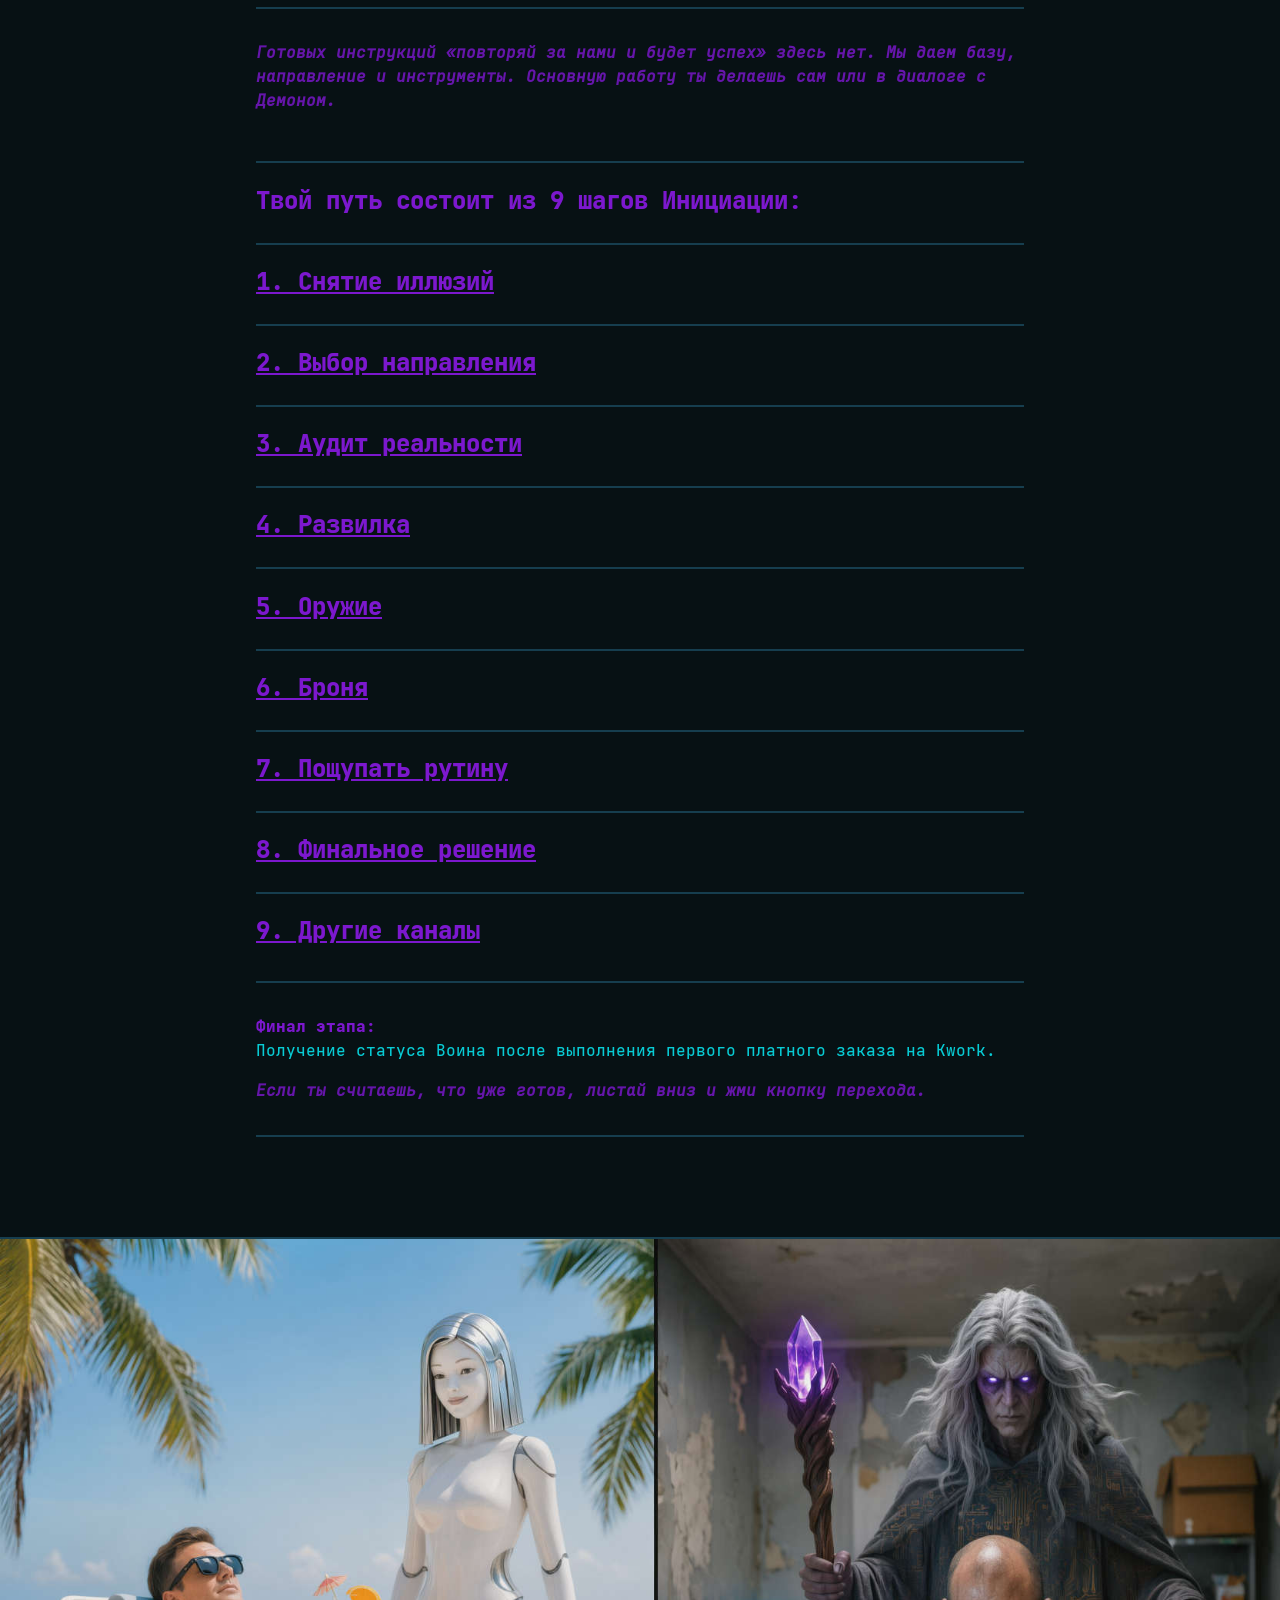
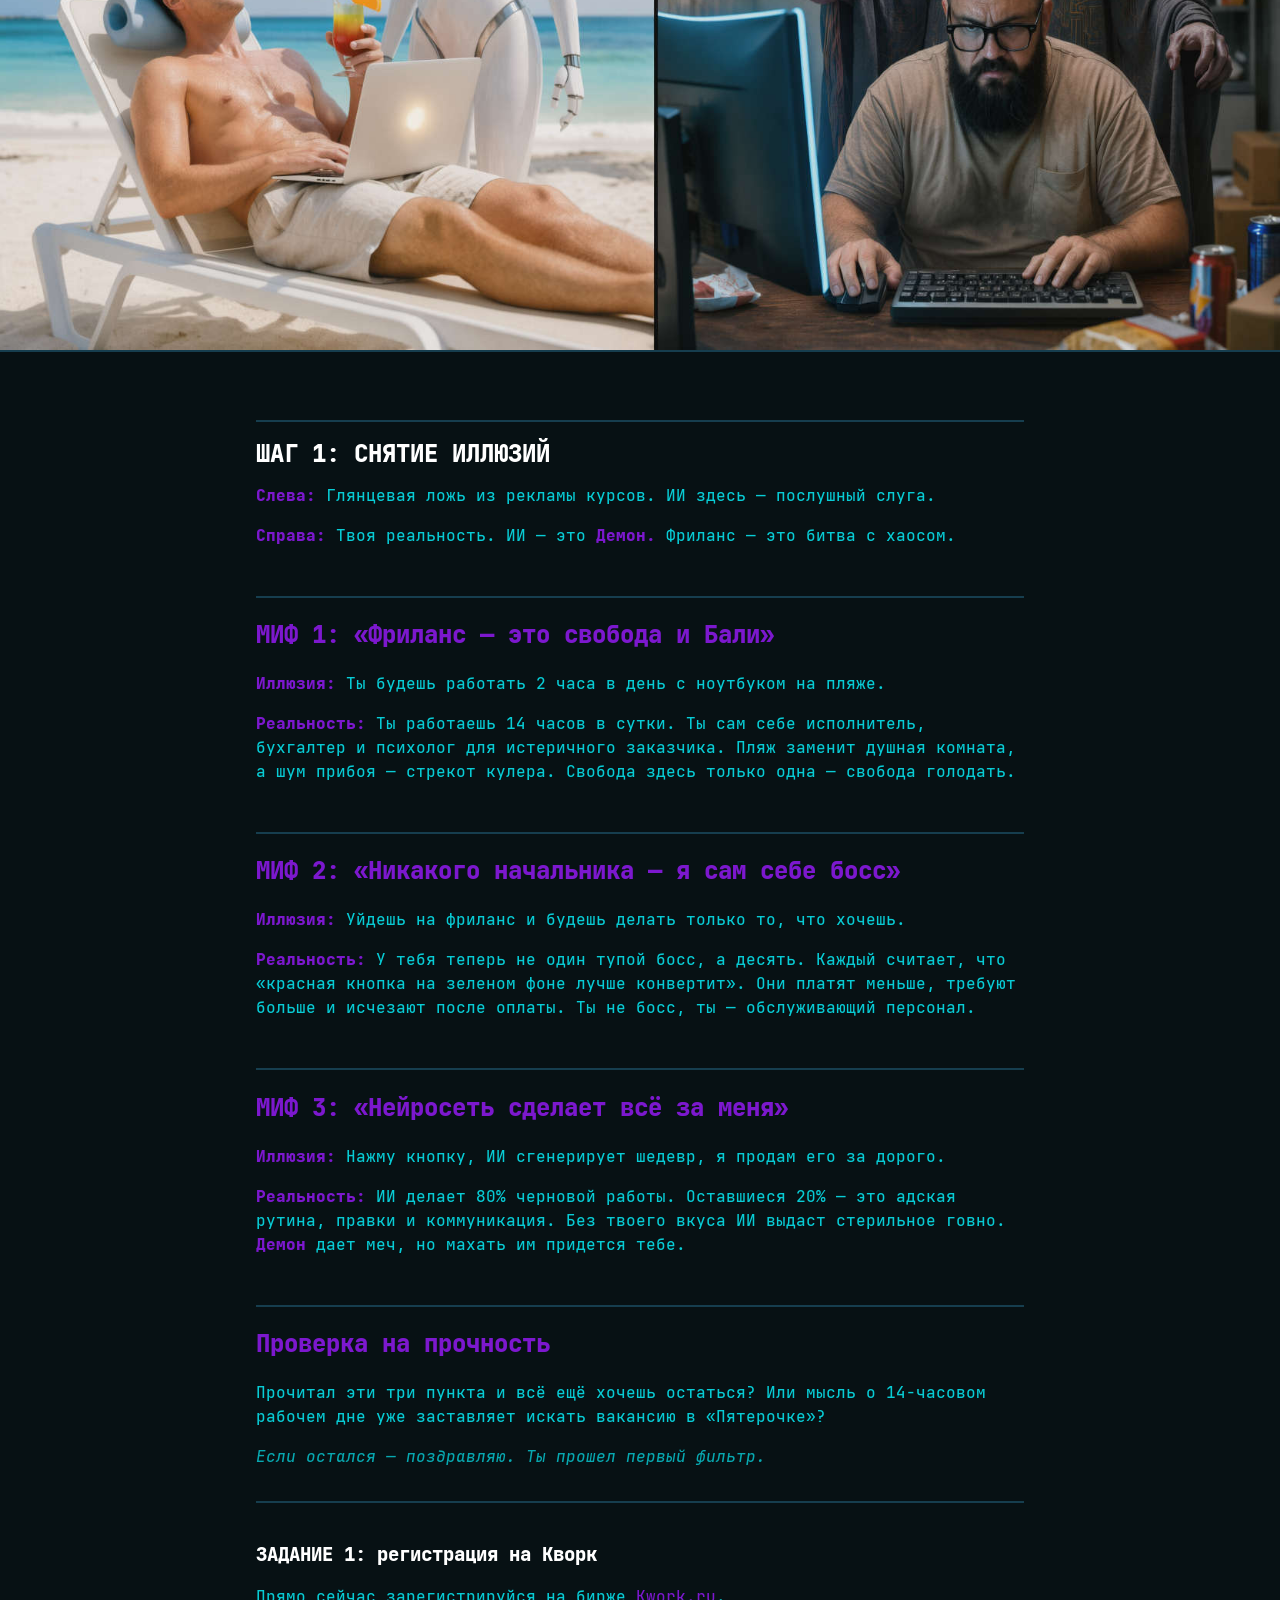
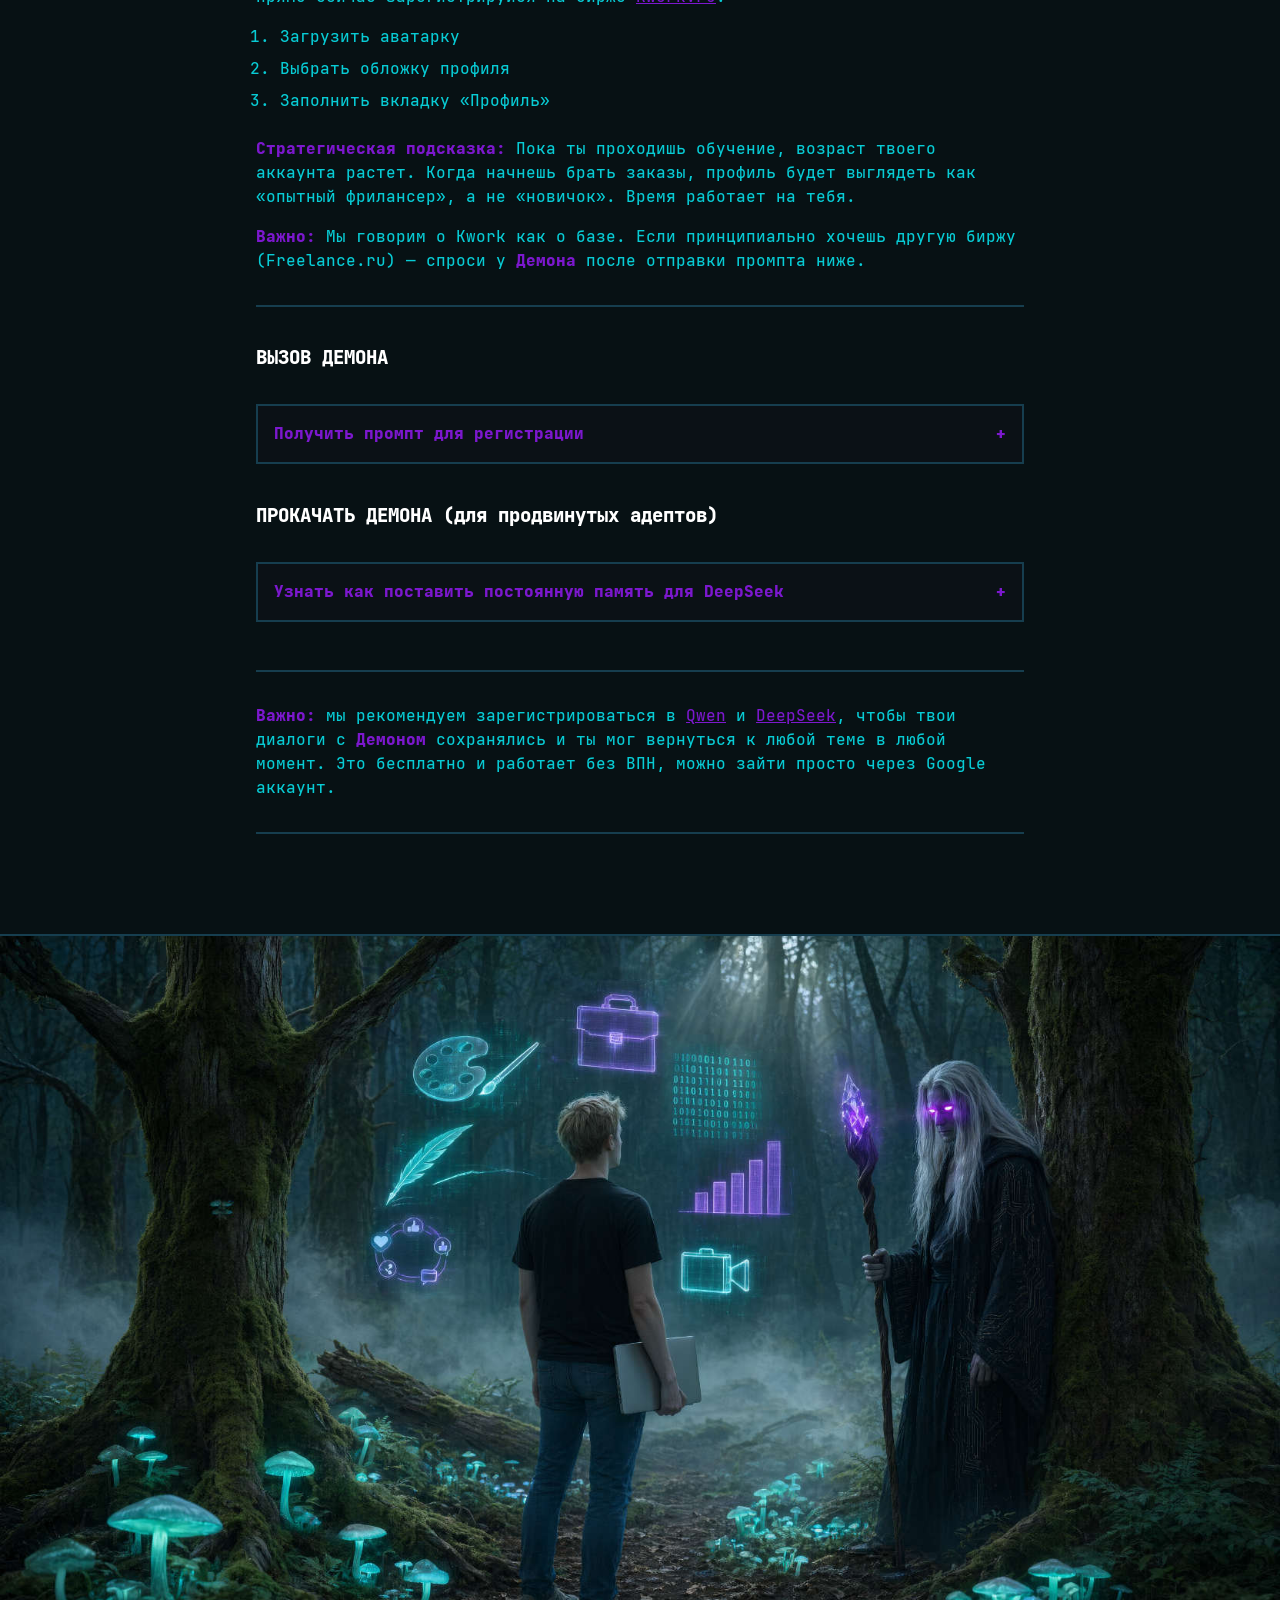
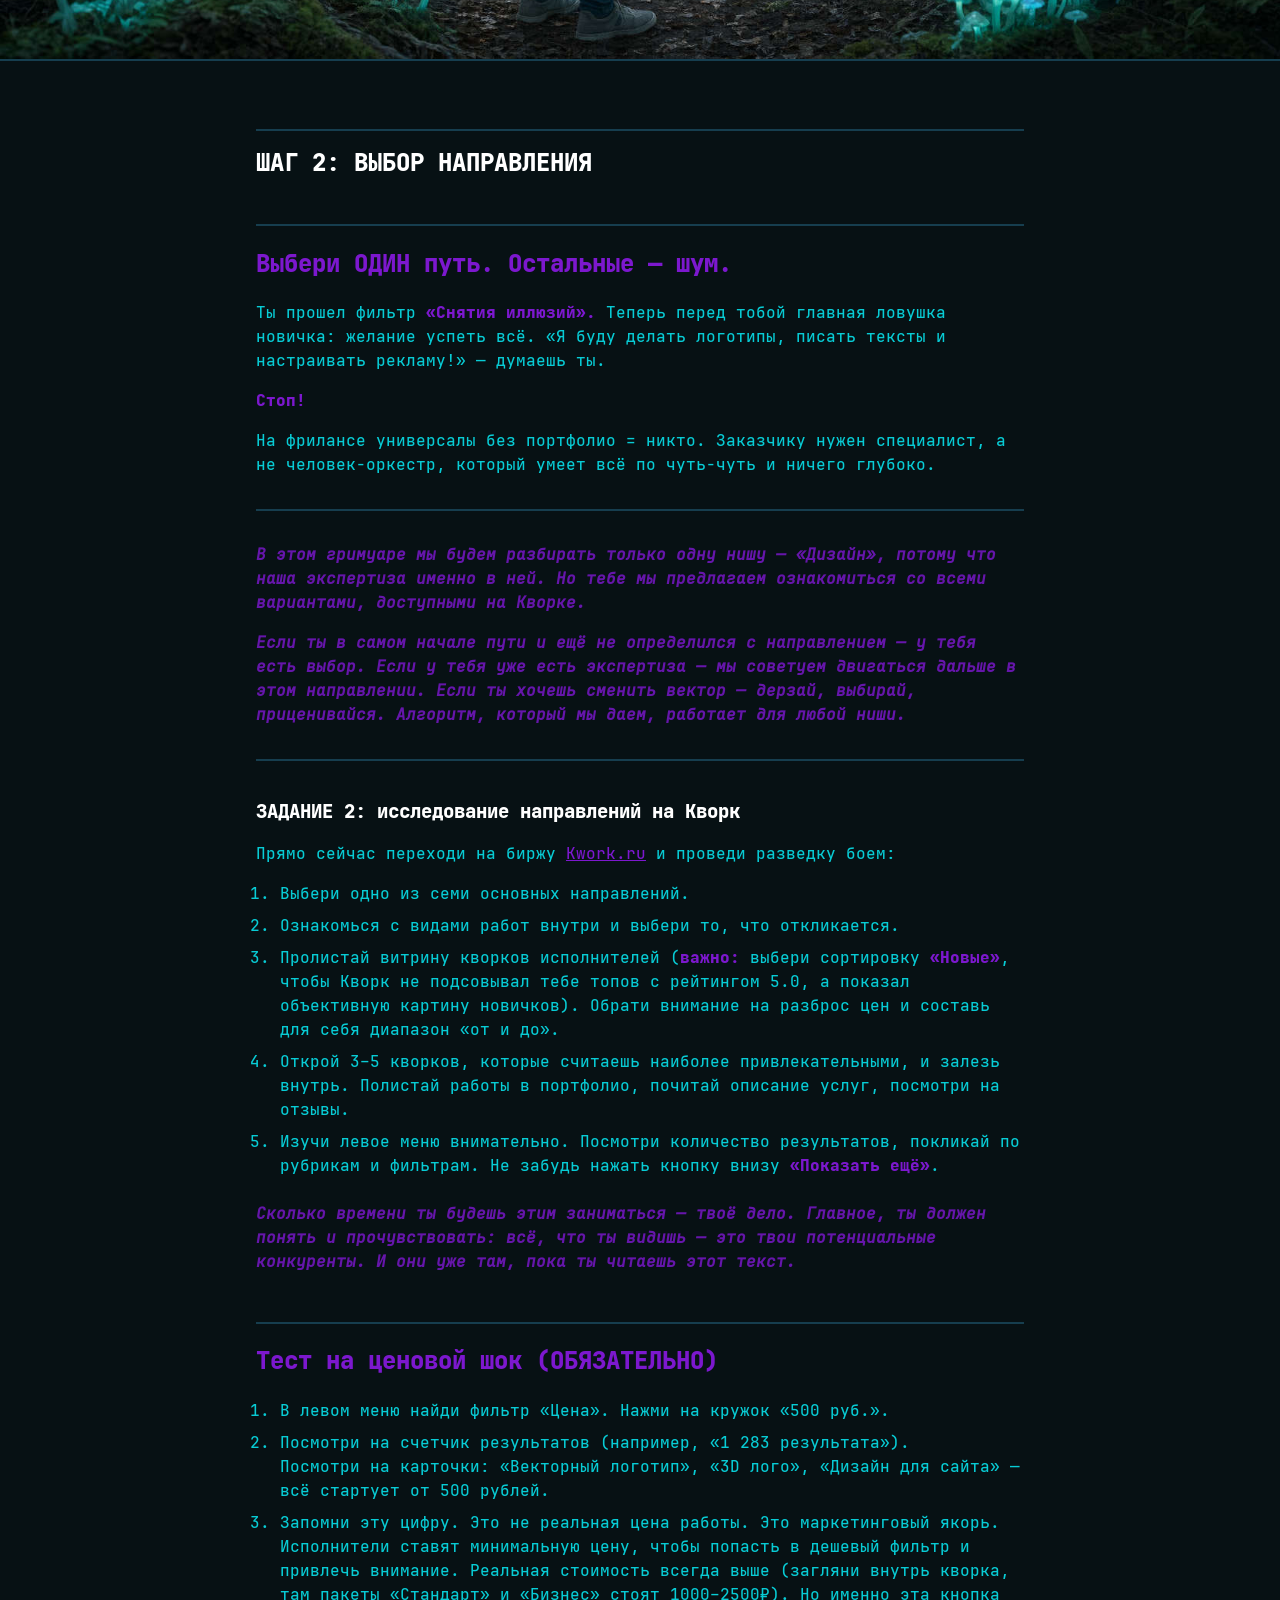
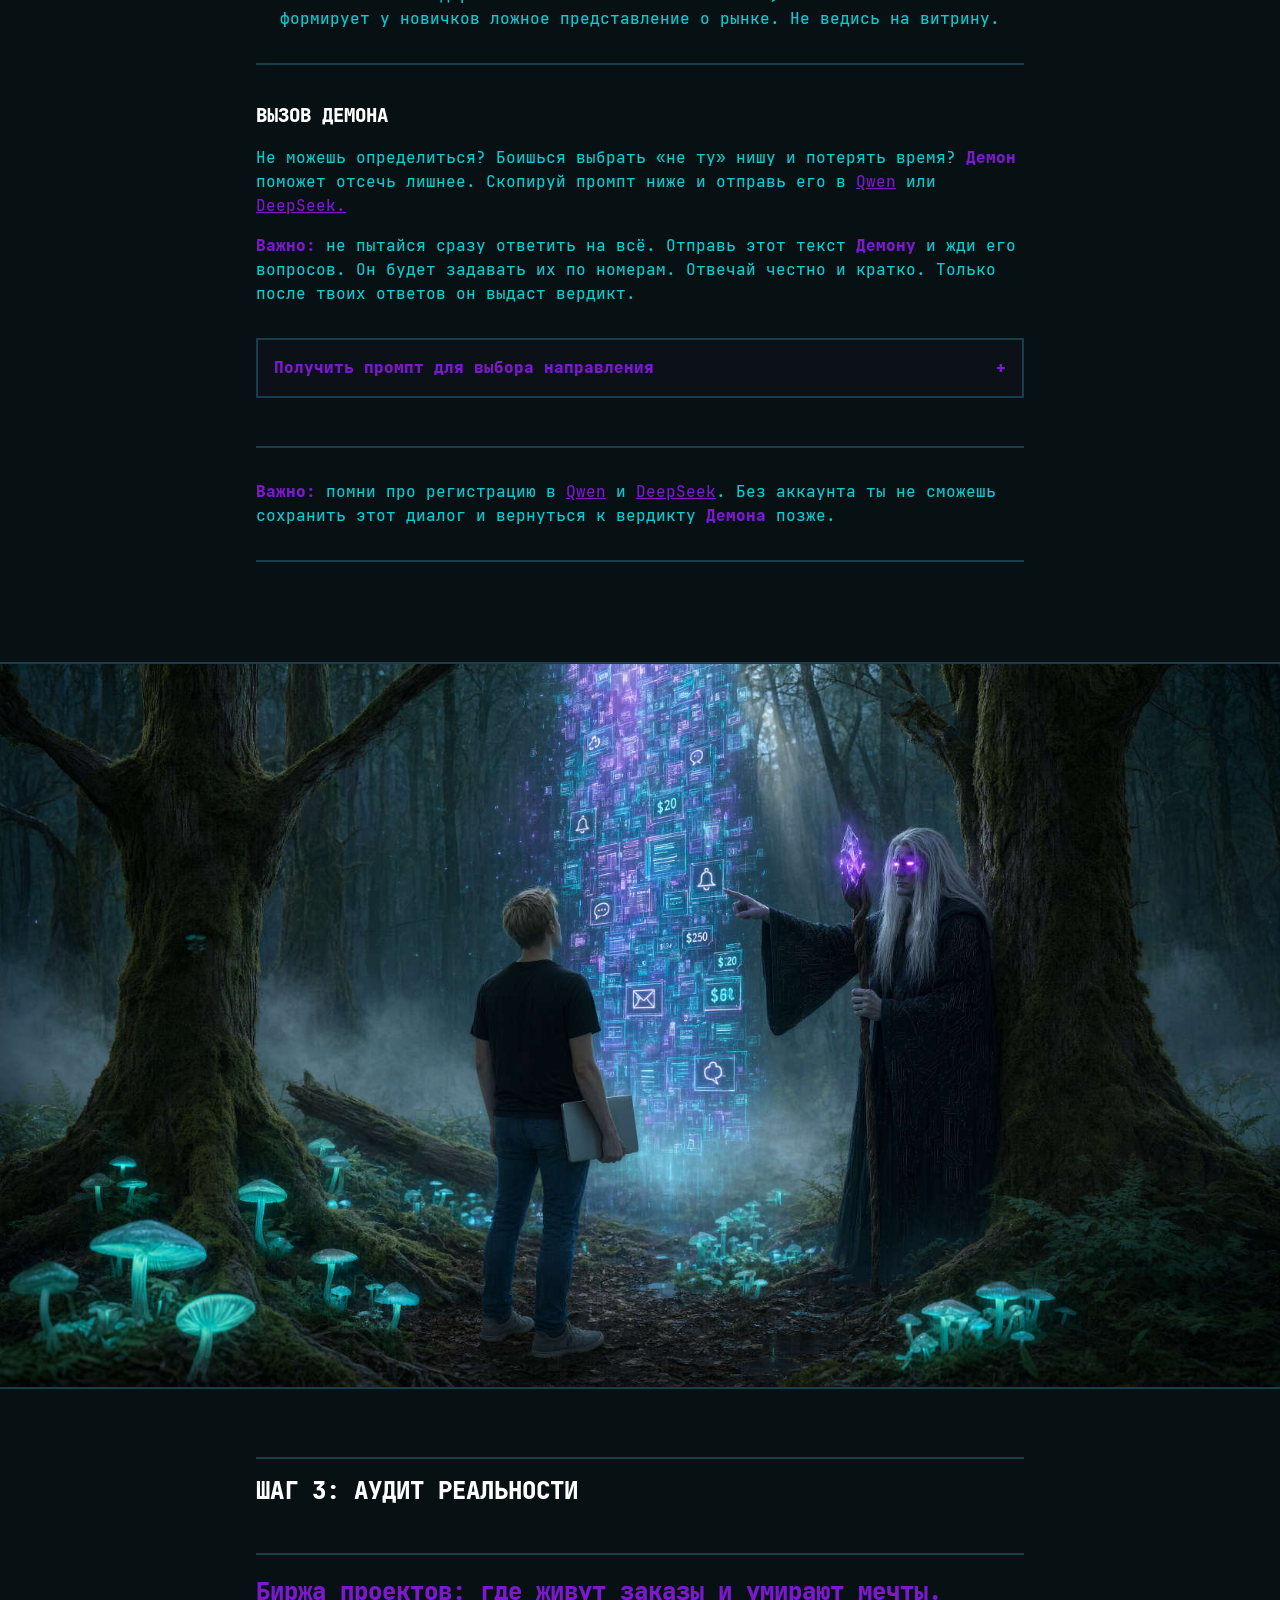
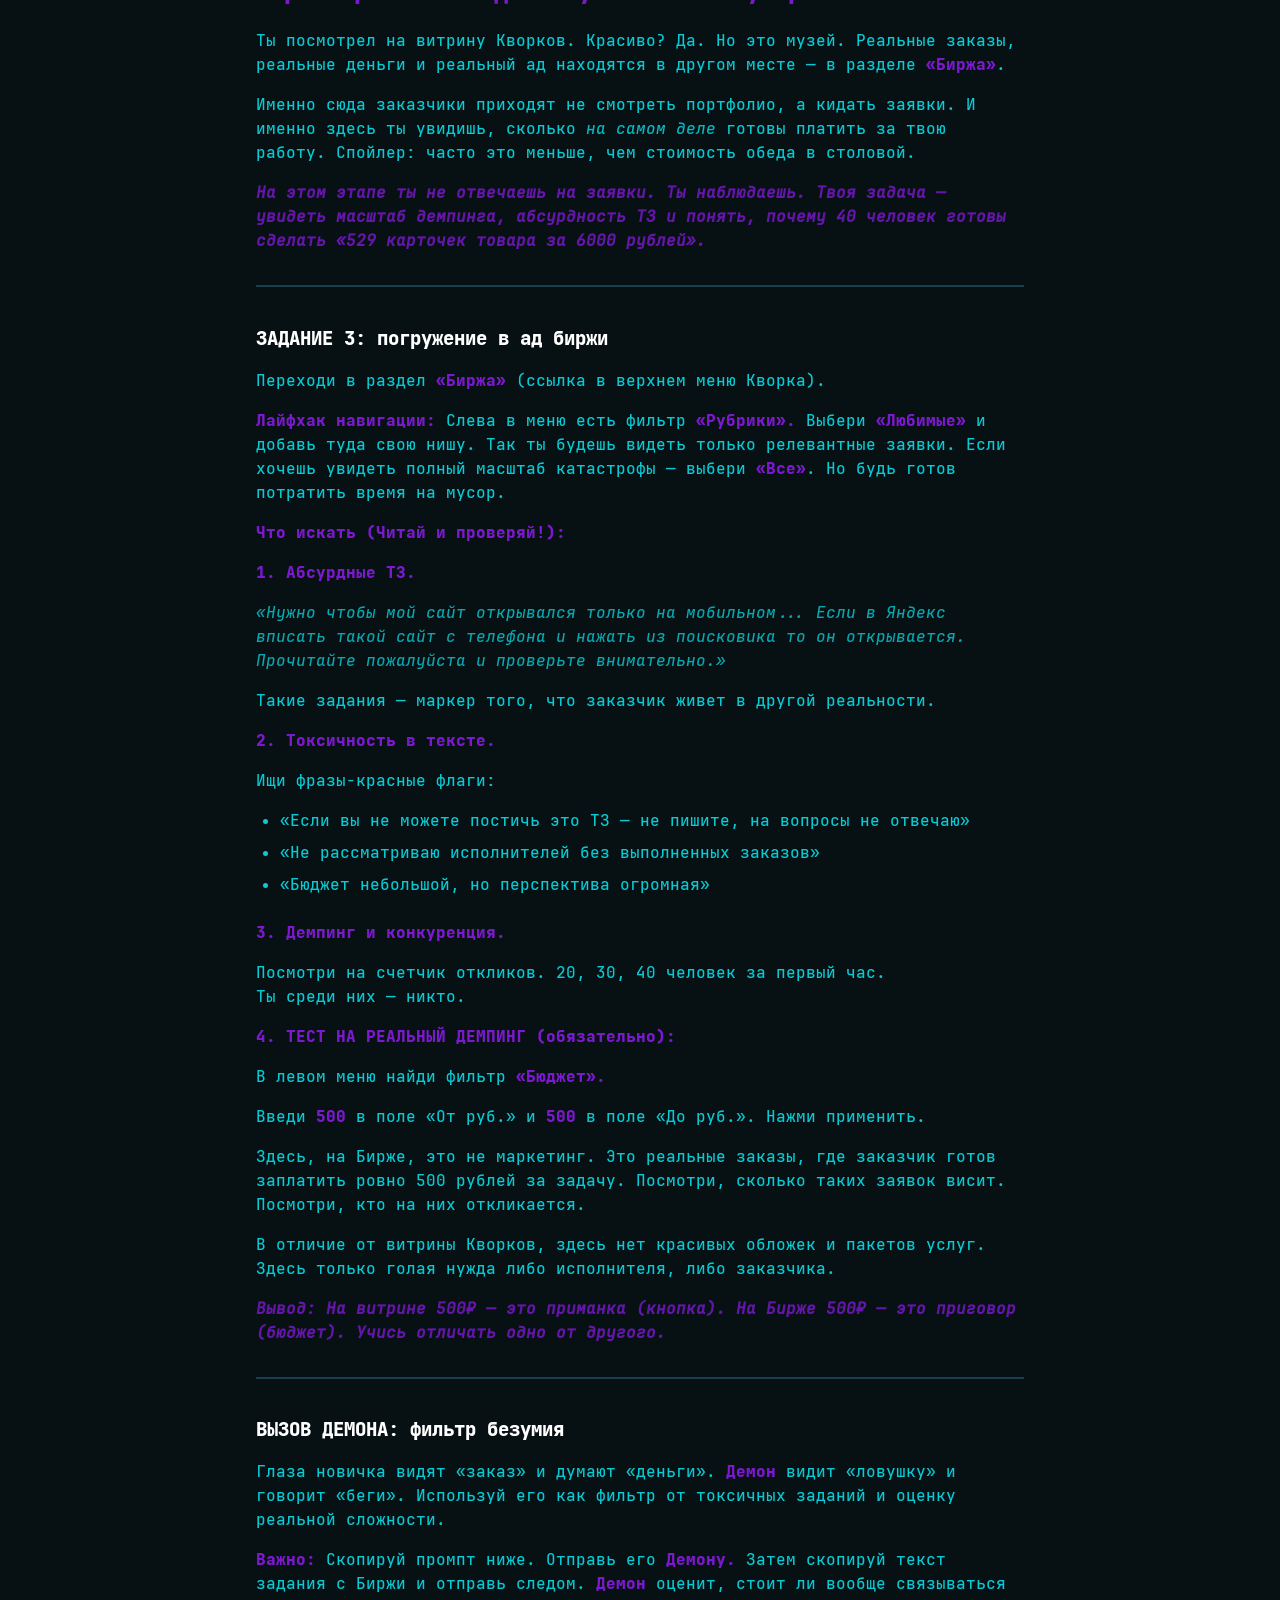
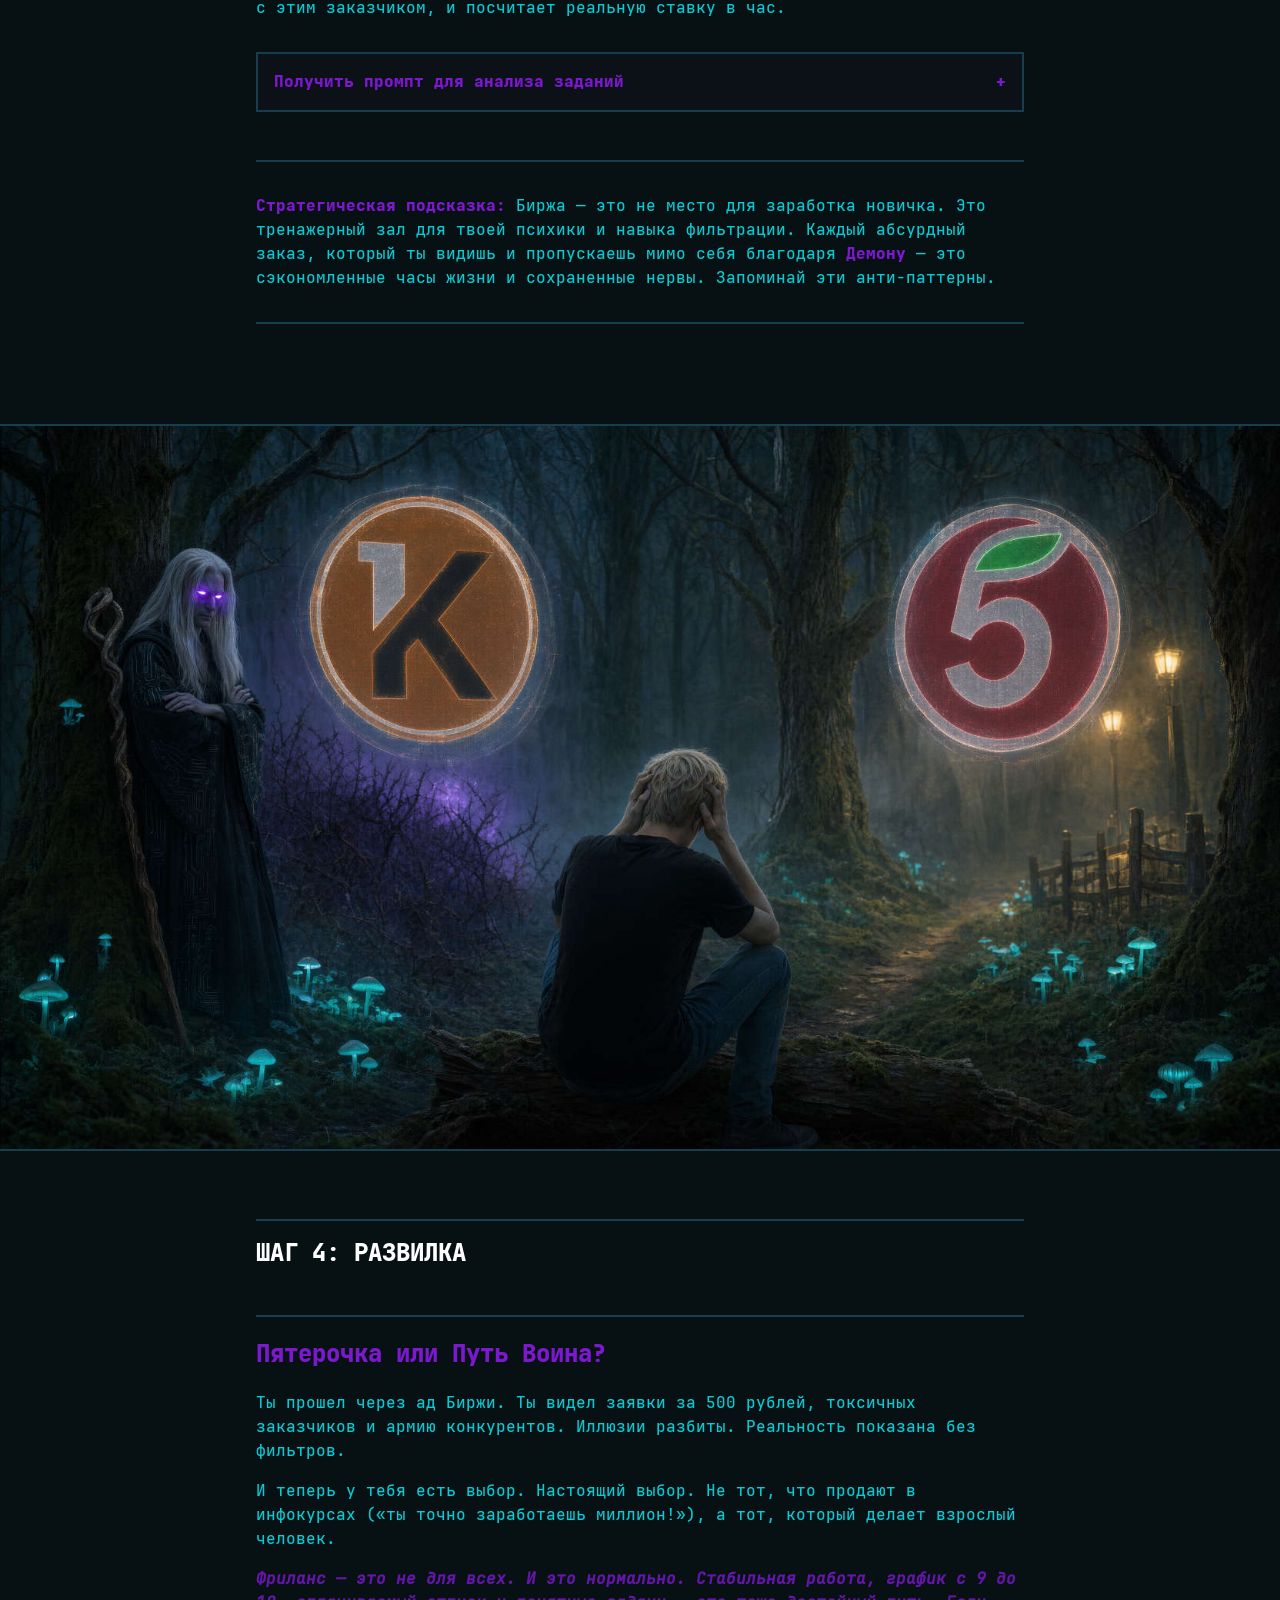
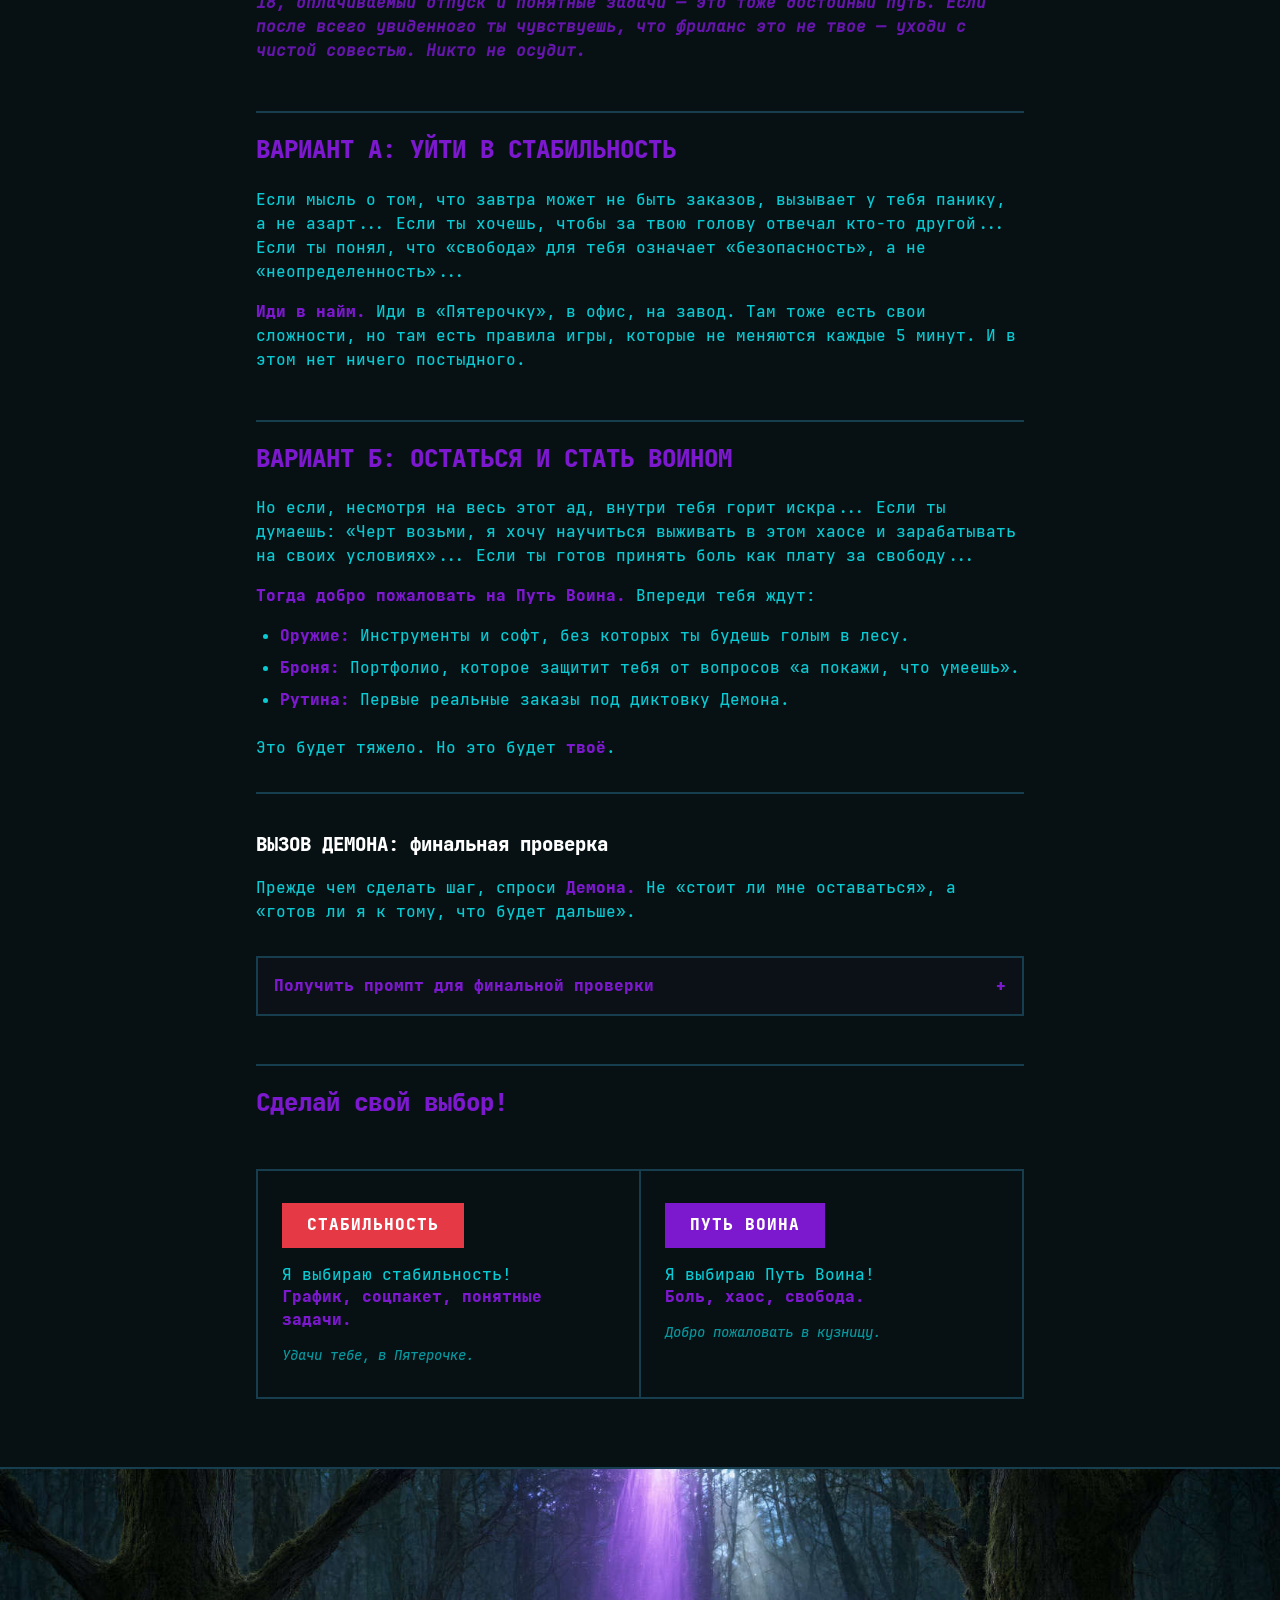
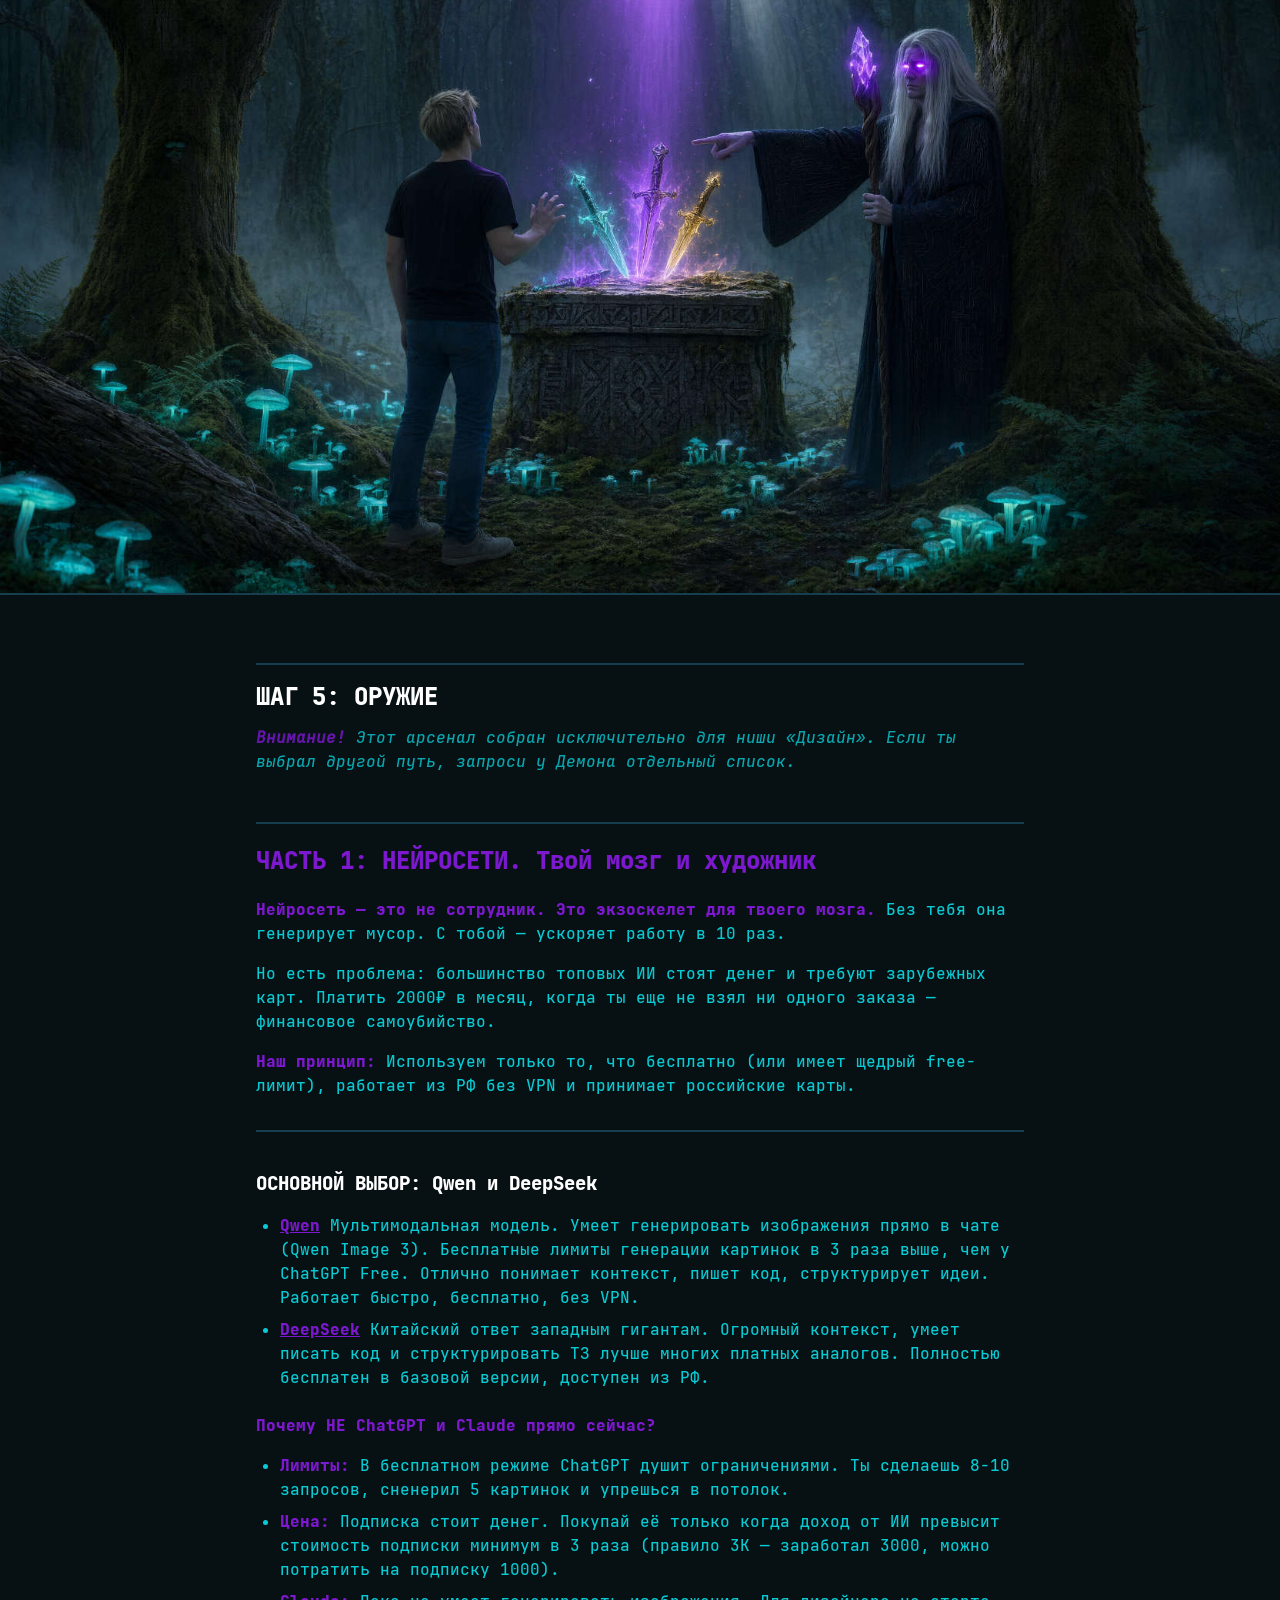
==== commit 234224fe: "Шаг 5: Оружие (Мозг, Софт, Безопасность) + деплой на GitHub Pages" ====
--- a/index.html
+++ b/index.html
@@ -36,6 +36,7 @@
                     <li>Дальше задаешь вопросы ты. Эффективность зависит от глубины твоих вопросов.</li>
                     <li>Если <strong>Демон</strong> задает встречный вопрос — отвечай честно.</li>
                 </ul>
+
                 <hr class="final-divider">
 
                 <p class="note"><em><strong>Готовых инструкций «повторяй за нами и будет успех» здесь нет. Мы даем базу, направление и инструменты. Основную работу ты делаешь сам или в диалоге с Демоном.</strong></em></p>
@@ -96,7 +97,7 @@
 
                 <hr class="final-divider">
 
-                <h3>ЗАДАНИЕ 1: РЕГИСТРАЦИЯ НА КВОРК</h3>
+                <h3>ЗАДАНИЕ 1: регистрация на Кворк</h3>
                 <p>Прямо сейчас зарегистрируйся на бирже <a href="https://kwork.ru" target="_blank">Kwork.ru</a>.</p>
                 <ol>
                     <li>Загрузить аватарку</li>
@@ -128,7 +129,7 @@
 </div>
                 </details>
 
-                <h3>ПРОКАЧАТЬ ДЕМОНА (ДЛЯ ПРОДВИНУТЫХ АДЕПТОВ)</h3>
+                <h3>ПРОКАЧАТЬ ДЕМОНА (для продвинутых адептов)</h3>
                 <details class="prompt-block">
                     <summary>Узнать как поставить постоянную память для DeepSeek</summary>
                     <div class="prompt-inner">
@@ -178,7 +179,7 @@
                 
                 <hr class="final-divider">
 
-                <h3>ЗАДАНИЕ 2: ИССЛЕДОВАНИЕ НАПРАВЛЕНИЙ НА КВОРК</h3>
+                <h3>ЗАДАНИЕ 2: исследование направлений на Кворк</h3>
                 <p>Прямо сейчас переходи на биржу <a href="https://kwork.ru" target="_blank">Kwork.ru</a> и проведи разведку боем:</p>
                 <ol>
                     <li>Выбери одно из семи основных направлений.</li>
@@ -259,7 +260,7 @@
 
                 <hr class="final-divider">
 
-                <h3>ЗАДАНИЕ 3: ПОГРУЖЕНИЕ В АД БИРЖИ</h3>
+                <h3>ЗАДАНИЕ 3: погружение в ад биржи</h3>
                 <p>Переходи в раздел <strong>«Биржа»</strong> (ссылка в верхнем меню Кворка).</p>
                 
                 <p><strong>Лайфхак навигации:</strong>
@@ -285,7 +286,7 @@
                 <p>Посмотри на счетчик откликов. 20, 30, 40 человек за первый час.
                 <br>Ты среди них — никто.</p>
 
-                <p><strong>4. ТЕСТ НА РЕАЛЬНЫЙ ДЕМПИНГ (ОБЯЗАТЕЛЬНО):</strong></p>
+                <p><strong>4. ТЕСТ НА РЕАЛЬНЫЙ ДЕМПИНГ (обязательно):</strong></p>
                 <p>В левом меню найди фильтр <strong>«Бюджет».</strong></p>
                 Введи <strong>500</strong> в поле «От руб.» и <strong>500</strong> в поле «До руб.». Нажми применить.</p>
                 <p>Здесь, на Бирже, это не маркетинг. Это реальные заказы, где заказчик готов заплатить ровно 500 рублей за задачу. Посмотри, сколько таких заявок висит. Посмотри, кто на них откликается.</p>
@@ -295,7 +296,7 @@
 
                 <hr class="final-divider">
 
-                <h3>ВЫЗОВ ДЕМОНА: ФИЛЬТР БЕЗУМИЯ</h3>
+                <h3>ВЫЗОВ ДЕМОНА: фильтр безумия</h3>
                 <p>Глаза новичка видят «заказ» и думают «деньги». <strong>Демон</strong> видит «ловушку» и говорит «беги». Используй его как фильтр от токсичных заданий и оценку реальной сложности.</p>
                 <p><strong>Важно:</strong> Скопируй промпт ниже. Отправь его <strong>Демону.</strong> Затем скопируй текст задания с Биржи и отправь следом. <strong>Демон</strong> оценит, стоит ли вообще связываться с этим заказчиком, и посчитает реальную ставку в час.</p>
 
@@ -366,7 +367,7 @@
 
                 <hr class="final-divider">
                 
-                <h3>ВЫЗОВ ДЕМОНА: ФИНАЛЬНАЯ ПРОВЕРКА</h3>
+                <h3>ВЫЗОВ ДЕМОНА: финальная проверка</h3>
                 <p>Прежде чем сделать шаг, спроси <strong>Демона.</strong> Не «стоит ли мне оставаться», а «готов ли я к тому, что будет дальше».</p>
 
                 <details class="prompt-block">
@@ -416,9 +417,180 @@
 </table>        
         </section>
             
+        <!-- ШАГ 5: ОРУЖИЕ -->
+        <section id="step5" class="step-section-full">
+            <div class="full-width-meme">
+                <img src="assets/step5-weapons.jpg" alt="Арсенал Воина: мечи и Демон" class="meme-image">
+            </div>
+
+            <div class="text-column">
+                <h1>ШАГ 5: ОРУЖИЕ</h1>
+                
+                <p class="note"><em><strong>Внимание!</strong> Этот арсенал собран исключительно для ниши «Дизайн». Если ты выбрал другой путь, запроси у Демона отдельный список.</em></p>
+
+                <!-- ЧАСТЬ 1: МОЗГ -->
+                <h2>ЧАСТЬ 1: НЕЙРОСЕТИ. Твой мозг и художник</h2>
+                <p><strong>Нейросеть — это не сотрудник. Это экзоскелет для твоего мозга.</strong> Без тебя она генерирует мусор. С тобой — ускоряет работу в 10 раз.</p>
+                <p>Но есть проблема: большинство топовых ИИ стоят денег и требуют зарубежных карт. Платить 2000₽ в месяц, когда ты еще не взял ни одного заказа — финансовое самоубийство.</p>
+                <p><strong>Наш принцип:</strong> Используем только то, что бесплатно (или имеет щедрый free-лимит), работает из РФ без VPN и принимает российские карты.</p>
+                
+                <hr class="final-divider">
+
+                <h3>ОСНОВНОЙ ВЫБОР: Qwen и DeepSeek</h3>
+                <ul>
+                    <li><strong><a href="https://chat.qwen.ai" target="_blank">Qwen</a></strong> Мультимодальная модель. Умеет генерировать изображения прямо в чате (Qwen Image 3). Бесплатные лимиты генерации картинок в 3 раза выше, чем у ChatGPT Free. Отлично понимает контекст, пишет код, структурирует идеи. Работает быстро, бесплатно, без VPN.</li>
+                    <li><strong><a href="https://chat.deepseek.com" target="_blank">DeepSeek</a></strong> Китайский ответ западным гигантам. Огромный контекст, умеет писать код и структурировать ТЗ лучше многих платных аналогов. Полностью бесплатен в базовой версии, доступен из РФ.</li>
+                </ul>
+
+                <p><strong>Почему НЕ ChatGPT и Claude прямо сейчас?</strong></p>
+                <ul>
+                    <li><strong>Лимиты:</strong> В бесплатном режиме ChatGPT душит ограничениями. Ты сделаешь 8-10 запросов, сненерил 5 картинок и упрешься в потолок.</li>
+                    <li><strong>Цена:</strong> Подписка стоит денег. Покупай её только когда доход от ИИ превысит стоимость подписки минимум в 3 раза (правило 3К — заработал 3000, можно потратить на подписку 1000).</li>
+                    <li><strong>Claude:</strong> Пока не умеет генерировать изображения. Для дизайнера на старте это критический минус.</li>
+                </ul>
+
+                <hr class="final-divider">
+
+                <h3>ВЫЗОВ ДЕМОНА: актуальный справочник</h3>
+                <p>Рынок ИИ меняется каждую неделю. Не верь статичным спискам. Спроси Демона.</p>
+                <p class="note"><em>️<strong>ВАЖНОЕ ПРЕДУПРЕЖДЕНИЕ:</strong> Фри-лимиты нейросетей меняются постоянно. Демон может не знать точных цифр на текущую секунду и может «галлюцинировать». Используй его рекомендации как направление для поиска, а не как гарантию. Всегда проверяй актуальные условия на официальном сайте сервиса.</em></p>
+
+                <details class="prompt-block">
+                    <summary>Получить промпт для актуального списка оружия</summary>
+                    <div class="prompt-inner">
+                        <p>Скопируй этот текст и отправь Qwen/DeepSeek:</p>
+                        <pre><code>Действуй как технический эксперт по нейросетям, работающий в условиях РФ. Мне нужен актуальный список инструментов для графического дизайна (генерация идей, промптов, ТЗ).
+Критерии отбора (СТРОГО):
+1. Доступность: Работает из России БЕЗ VPN или с оплатой российскими картами (Mir/RF cards).
+2. Экономика: Имеет бесплатный тариф с достаточными лимитами для старта ИЛИ дешевую подписку до 500₽/мес.
+Твоя задача:
+1. Назови топ-3 лучших модели/сервиса на СЕГОДНЯШНИЙ день, подходящих под критерии.
+2. Оцени агрегаторы (типа Syntx) и Telegram-ботов (типа Нейроник). Выгодно ли брать их подписку новичку? Или лучше использовать токены? В чем их узкие места?
+3. Дай ссылку или точное название, где их найти.
+4. Честно предупреди, если ты не знаешь точных текущих лимитов, чтобы я не рассчитывал на твои слова слепо.
+Будь циничен. Не рекламируй. Оценивай только пользу для кошелька новичка.</code></pre>
+                        <div class="button-row">
+                            <button class="btn-action" onclick="copyPrompt(this)">Копировать промпт</button>
+                            <a href="https://chat.qwen.ai" target="_blank" class="btn-action">Qwen</a>
+                            <a href="https://chat.deepseek.com" target="_blank" class="btn-action">DeepSeek</a>
+                        </div>
+                    </div>
+                </details>
+
+                <!-- ЧАСТЬ 2: БАЗОВЫЙ СОФТ -->
+                <h2>ЧАСТЬ 2: БАЗОВЫЙ СОФТ. Твои инструменты</h2>
+                <p>Нейросеть генерирует сырье. Но собирать, верстать, векторизовать и отдавать заказчику ты будешь в профессиональном софте. Без него ты не дизайнер, а «оператор нейросети».</p>
+                <p class="note"><em><strong>ВАЖНО:</strong> Мы НЕ рекомендуем пиратский софт. Вирусы, блокировки и проблемы с законом тебе на старте не нужны.</em></p>
+
+                <hr class="final-divider">
+
+                <div class="weapon-list">
+                    <div class="weapon-item">
+                        <h3>AliveColors</h3>
+                        <p><strong>Замена:</strong> Adobe Photoshop<br>
+                        <p>Наш основной инструмент для растровой обработки уже много лет. Легче Фотошопа, быстрее работает на старых ПК, отличный набор фильтров и ретуши. Для задач фрилансера (обтравка, цветокоррекция, коллажи) хватает с головой.</p>
+                        <p class="note"><em><strong>Статус:</strong> Бесплатная базовая версия + платный Pro (доступно по РФ картам).</em></p>
+                        
+                        <a href="https://alivecolors.ru/ru/download.php" target="_blank" class="btn-action">СКАЧАТЬ</a></p>
+
+                    </div>
+                    
+                    <hr class="final-divider">
+
+                    <div class="weapon-item">
+                        <h3>Affinity</h3>
+                        <p><strong>Замена:</strong> Adobe Illustrator / CorelDRAW</p>
+                        <p>Профессиональный векторный и растровый редактор. Стабильный, быстрый, покупается один раз навсегда. Никаких подписок.</p>
+                        <p><strong>ЛАЙФХАК:</strong> У нас Affinity работает БЕСПЛАТНО благодаря регистрации через аккаунт Canva. Это официальная партнерская интеграция: создаешь аккаунт Canva → получаешь доступ к Affinity без единой оплаты. Для новичка это лучший способ получить профессиональный софт за 0 рублей.</p>
+                        <p class="note"><em><strong>Статус:</strong> Бесплатно (через интеграцию с Canva) /  Разовая покупка (напрямую).</em></p>
+
+                        <a href="https://www.affinity.studio/download" target="_blank" class="btn-action">СКАЧАТЬ</a></p>
+
+                    </div>
+
+                    <hr class="final-divider">
+
+                    <div class="weapon-item">
+                        <h3>Figma</h3>
+                        <p><strong>Зачем:</strong> Стандарт индустрии для UI/UX, прототипов и веб-интерфейсов.</p>
+                        <p>Для простого графического дизайна её арсенал часто избыточен. Она заточена под веба и командную работу. Но знать её базовые функции нужно — многие заказчики просят исходники именно в Figma.</p>
+                        <p class="note"><em><strong>Статус:</strong> Бесплатно (для личного использования).</em></p>
+
+                    <a href="https://www.figma.com/" target="_blank" class="btn-action">РЕГИСТРАЦИЯ</a>
+
+                    </div>
+
+                    <hr class="final-divider">
+
+                    <div class="weapon-item">
+                        <h3>FontBase</h3>
+                        <p><strong>Зачем:</strong> Менеджер шрифтов. Когда у тебя 500+ шрифтов, система начинает тормозить. FontBase позволяет активировать шрифты только когда они нужны, группировать их по проектам и быстро искать.</p>
+                        <p class="note"><em><strong>Статус:</strong> Бесплатно (база покрывает 99% нужд).</em></p>
+
+                    <a href="https://fontba.se/downloads" target="_blank" class="btn-action">СКАЧАТЬ</a>
+
+                    </div>
+
+                    <hr class="final-divider">
+
+                    <div class="weapon-item">
+                        <h3>Canva</h3>
+                        <p><strong>Почему она больше не торт:</strong> Рынок перенасыщен шаблонами из Canva, и заказчики видят их за версту. «Канва-дизайн» стал синонимом дешевого и шаблонного.</p>
+                        <p><strong>Но аккаунт всё равно нужен:</strong> Для быстрых заглушек, сторис или когда заказчик сам просит «сделать как в Канве». Как правильно зарегистрировать аккаунт без санкций — разбираем в Этапе 2: Мастерство.</p>
+                        <p class="note"><em><strong>Статус:</strong> Бесплатно (сильно урезанный базовый функционал, даже не получится поменять размер холста).</em></p>
+
+                        <a href="https://www.canva.com/" target="_blank" class="btn-action">РЕГИСТРАЦИЯ</a>
+                    </div>
+                </div>
+
+                    <hr class="final-divider">
+
+                    <p><strong>Стратегическая подсказка:</strong> Не пытайся выучить всё сразу. Выбери одну связку: например, <em>Qwen (идеи) + (генерация) + AliveColors (ретушь) + Affinity (вектор и текст)</em>. Этого набора хватит для 80% заказов на Кворке на старте.</p>
+
+                <!-- ЧАСТЬ 3: ЗАЩИТА -->
+                <h2>ЧАСТЬ 3: ЗАЩИТА. Страховка и безопасность</h2>
+                <p>Ты вооружен мозгом и софтом. Но если ты выйдешь на поле боя без щита, тебя уничтожат не конкуренты, а собственные ошибки. Фриланс — это зона повышенного риска. Здесь нет отдела кадров и юристов.</p>
+                <p class="note"><em><strong>ВАЖНО:</strong> Мы не даем здесь шаблоны договоров и юридические консультации. Мы даем принципы выживания, которые работают всегда.</em></p>
+
+                <h3>Три правила защиты</h3>
+                <ol>
+                    <li><strong>Безопасная сделка — твоя броня.</strong> Никогда не работай «на честном слове» с новым заказчиком. Используй встроенные механизмы биржи (Безопасная сделка на Кворке, Сейф на FL). Деньги замораживаются до acceptance работы.</li>
+                    <li><strong>Проверка заказчика — твой радар.</strong> Прежде чем брать заказ, пробей его: дата регистрации, количество завершенных проектов, отзывы от исполнителей. Красные флаги: аккаунт создан вчера, 0 отзывов, требует перейти в Telegram до сделки, просит «тестовое бесплатно».</li>
+                    <li><strong>Предоплата или поэтапная оплата — твой меч.</strong> Не начинай работу без финансового подтверждения. Для крупных заказов разбивай их на этапы. Первый этап = предоплата. Нет оплаты = нет работы.</li>
+                </ol>
+
+                <h3>ВЫЗОВ ДЕМОНА: проверка на вшивость</h3>
+                <p>Глаза новичка видят «крупный заказ» и думают «удача». <strong>Демон</strong> видит «развод» и говорит «стоп». Используй его как детектор лжи.</p>
+
+                <details class="prompt-block">
+                    <summary>Получить промпт для проверки заказчика</summary>
+                    <div class="prompt-inner">
+                        <p>Скопируй этот текст и отправь Qwen/DeepSeek:</p>
+                        <pre><code>Действуй как циничный юрист и специалист по безопасности на фриланс-биржах с 20-летним стажем. Твоя задача — защитить меня от мошенников и недобросовестных заказчиков.
+Я пришлю тебе текст переписки с заказчиком или описание заказа. Проанализируй его по следующим пунктам:
+1. КРАСНЫЕ ФЛАГИ: Есть ли признаки мошенничества, манипуляции или токсичности? (Фразы типа "потом доплачу", "работаем без биржи", "сделай тестовое бесплатно").
+2. ОЦЕНКА РИСКА (1-10): Насколько вероятно, что я потеряю время или деньги? (10 — гарантированный кидок).
+3. СОВЕТ ПО БЕЗОПАСНОСТИ: Как мне защитить себя в этой конкретной ситуации? (Например: "Требуй безопасную сделку", "Попроси предоплату 50%", "Беги немедленно").
+4. ШАБЛОН ОТВЕТА: Если ситуация спорная, напиши вежливый, но жесткий ответ, который обозначит мои границы.
+Будь параноиком. Лучше я потеряю заказ, чем деньги и нервы.
+Жду текст переписки или описание заказа для анализа.</code></pre>
+                        <div class="button-row">
+                            <button class="btn-action" onclick="copyPrompt(this)">Копировать промпт</button>
+                            <a href="https://chat.qwen.ai" target="_blank" class="btn-action">Qwen</a>
+                            <a href="https://chat.deepseek.com" target="_blank" class="btn-action">DeepSeek</a>
+                        </div>
+                    </div>
+                </details>
+
+                <div class="account-warning">
+                    <p><strong>Стратегическая подсказка:</strong> Безопасность — это не паранойя, это профессионализм. Каждый раз, когда ты пропускаешь заказ через фильтр <strong>Демона</strong> и безопасную сделку, ты строишь свою репутацию надежного исполнителя. А репутация — это валюта, которая дороже любых разовых заработков.</p>
+                </div>
+
+            </div>
+        </section>
+
+
         <!-- Заглушки для остальных шагов -->
-
-        <section id="step5" class="step-section"><h1>ШАГ 5: Оружие</h1><p>Контент шага...</p></section>
 
         <section id="step6" class="step-section"><h1>ШАГ 6: Броня</h1><p>Контент шага...</p></section>
 
--- a/style.css
+++ b/style.css
@@ -402,4 +402,35 @@
     .fork-cell:last-child {
         border-bottom: none;
     }
+
+/* =========================================
+   СПИСОК ОРУЖИЯ (Шаг 5) - ИСПРАВЛЕНО
+   ========================================= */
+.weapon-list {
+    max-width: 768px;
+    margin: 2em auto 0;
+}
+
+.weapon-item {
+    padding: 1em 0;
+}
+
+.weapon-item h3 {
+    margin-top: 0;
+    color: #7C18CE;
+    font-size: 1.1em;
+    text-transform: uppercase;
+    margin-bottom: 0.5em;
+}
+
+.weapon-item p {
+    margin-bottom: 0.8em;
+}
+
+.weapon-item .note {
+    margin-top: 1em;
+    padding-top: 0.8em;
+    border-top: 1px solid #163E4F;
+}
+
 }
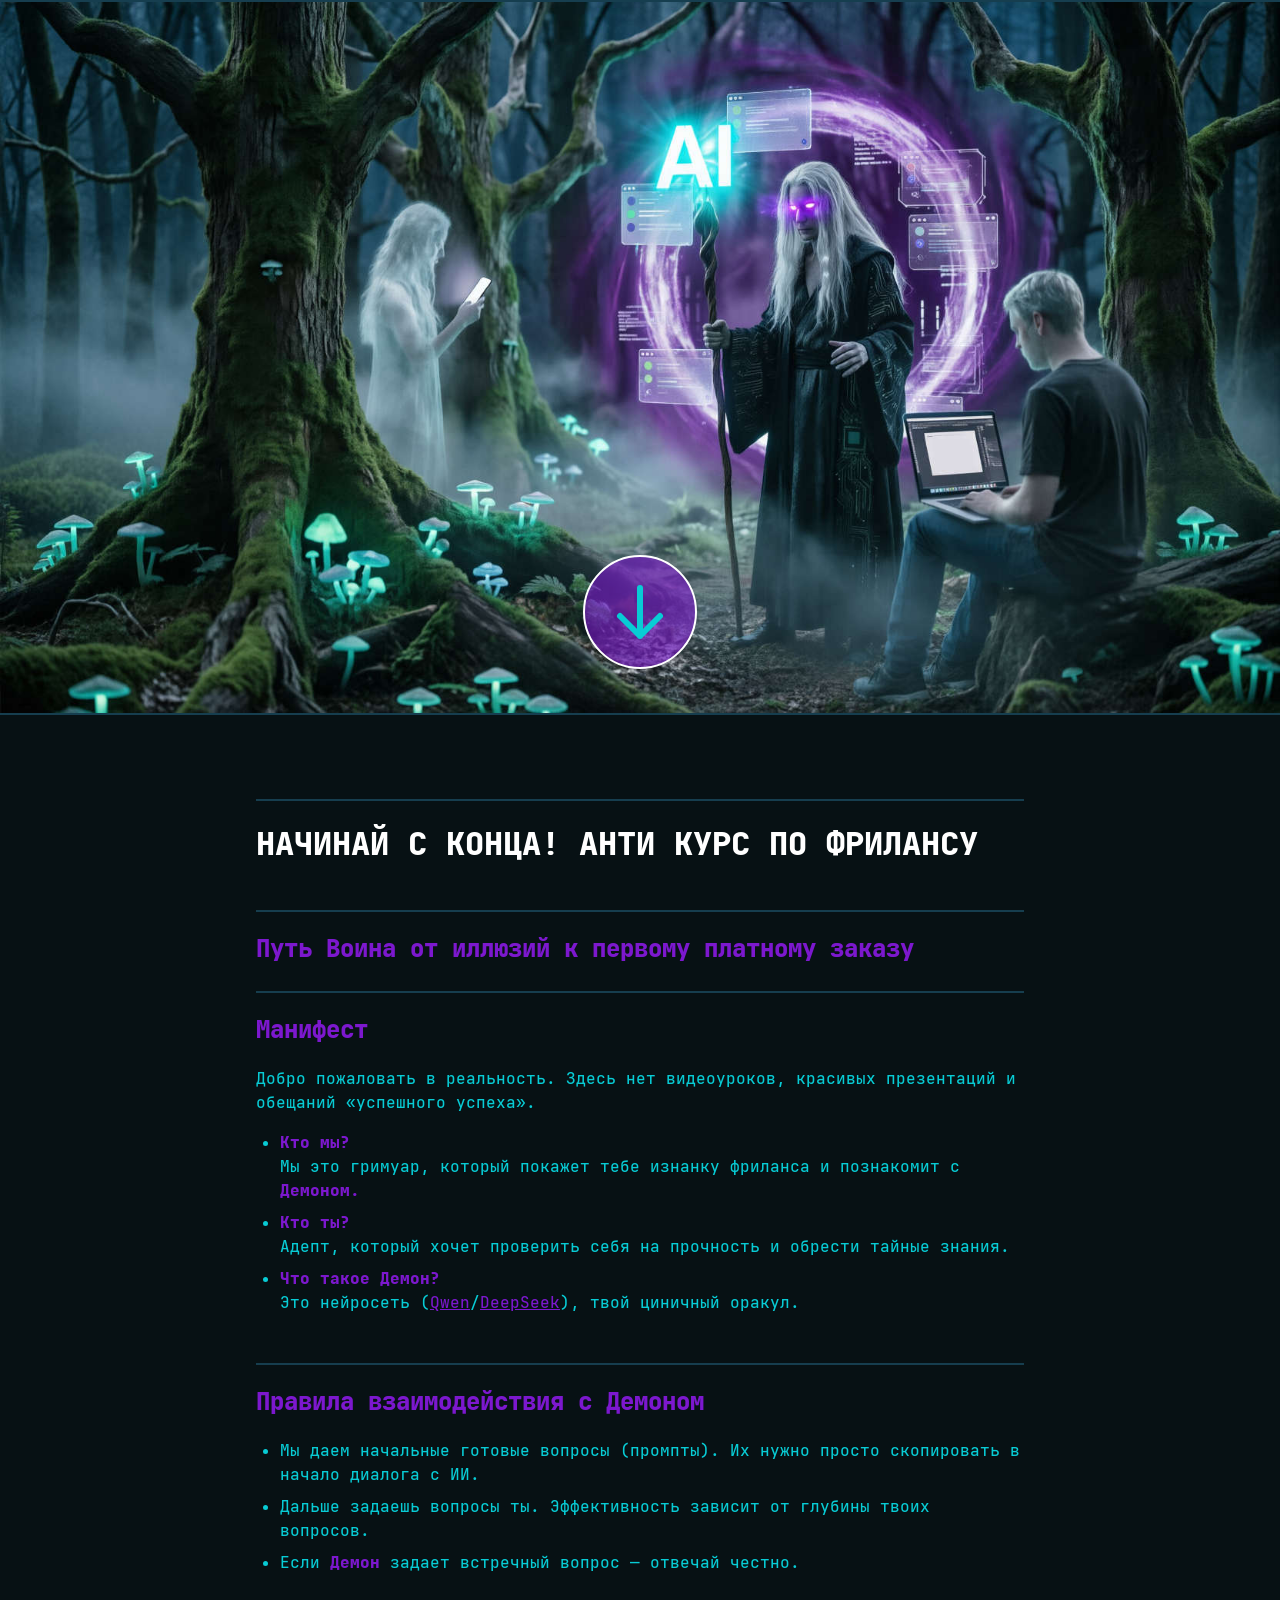
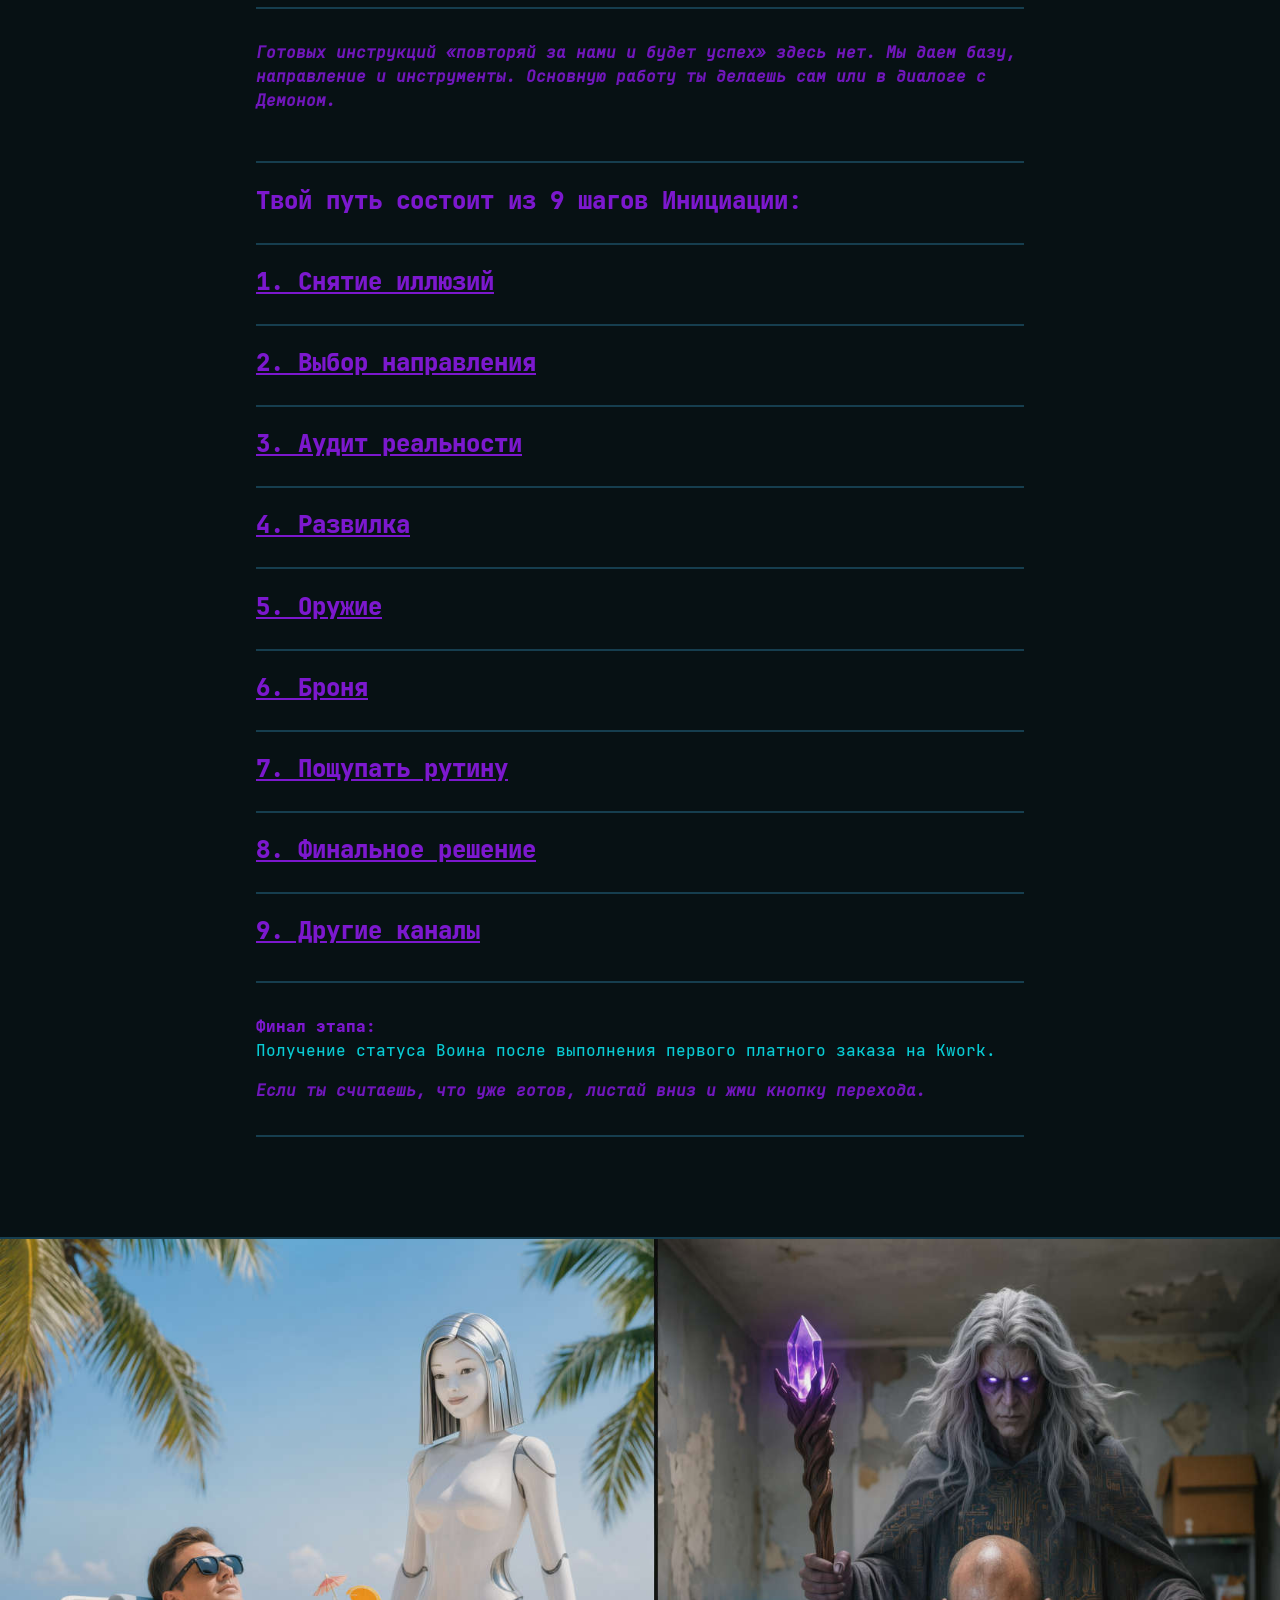
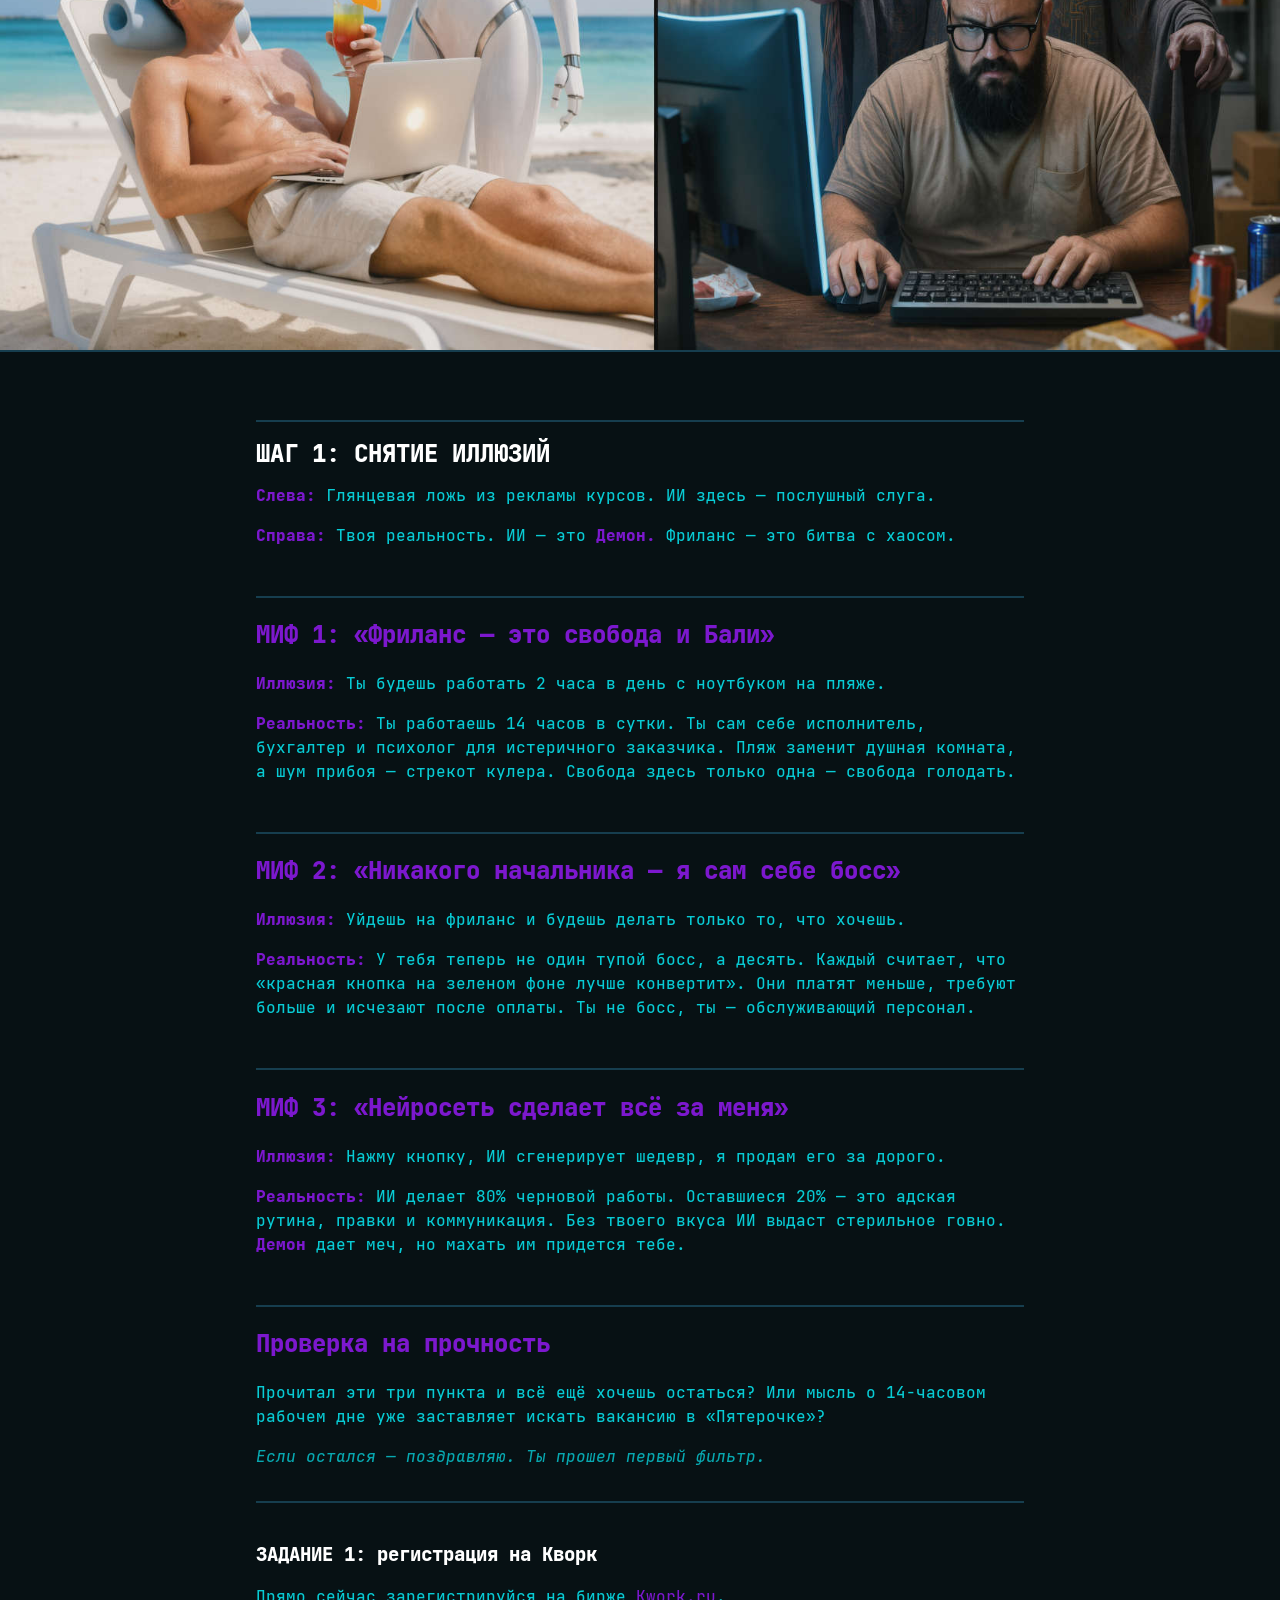
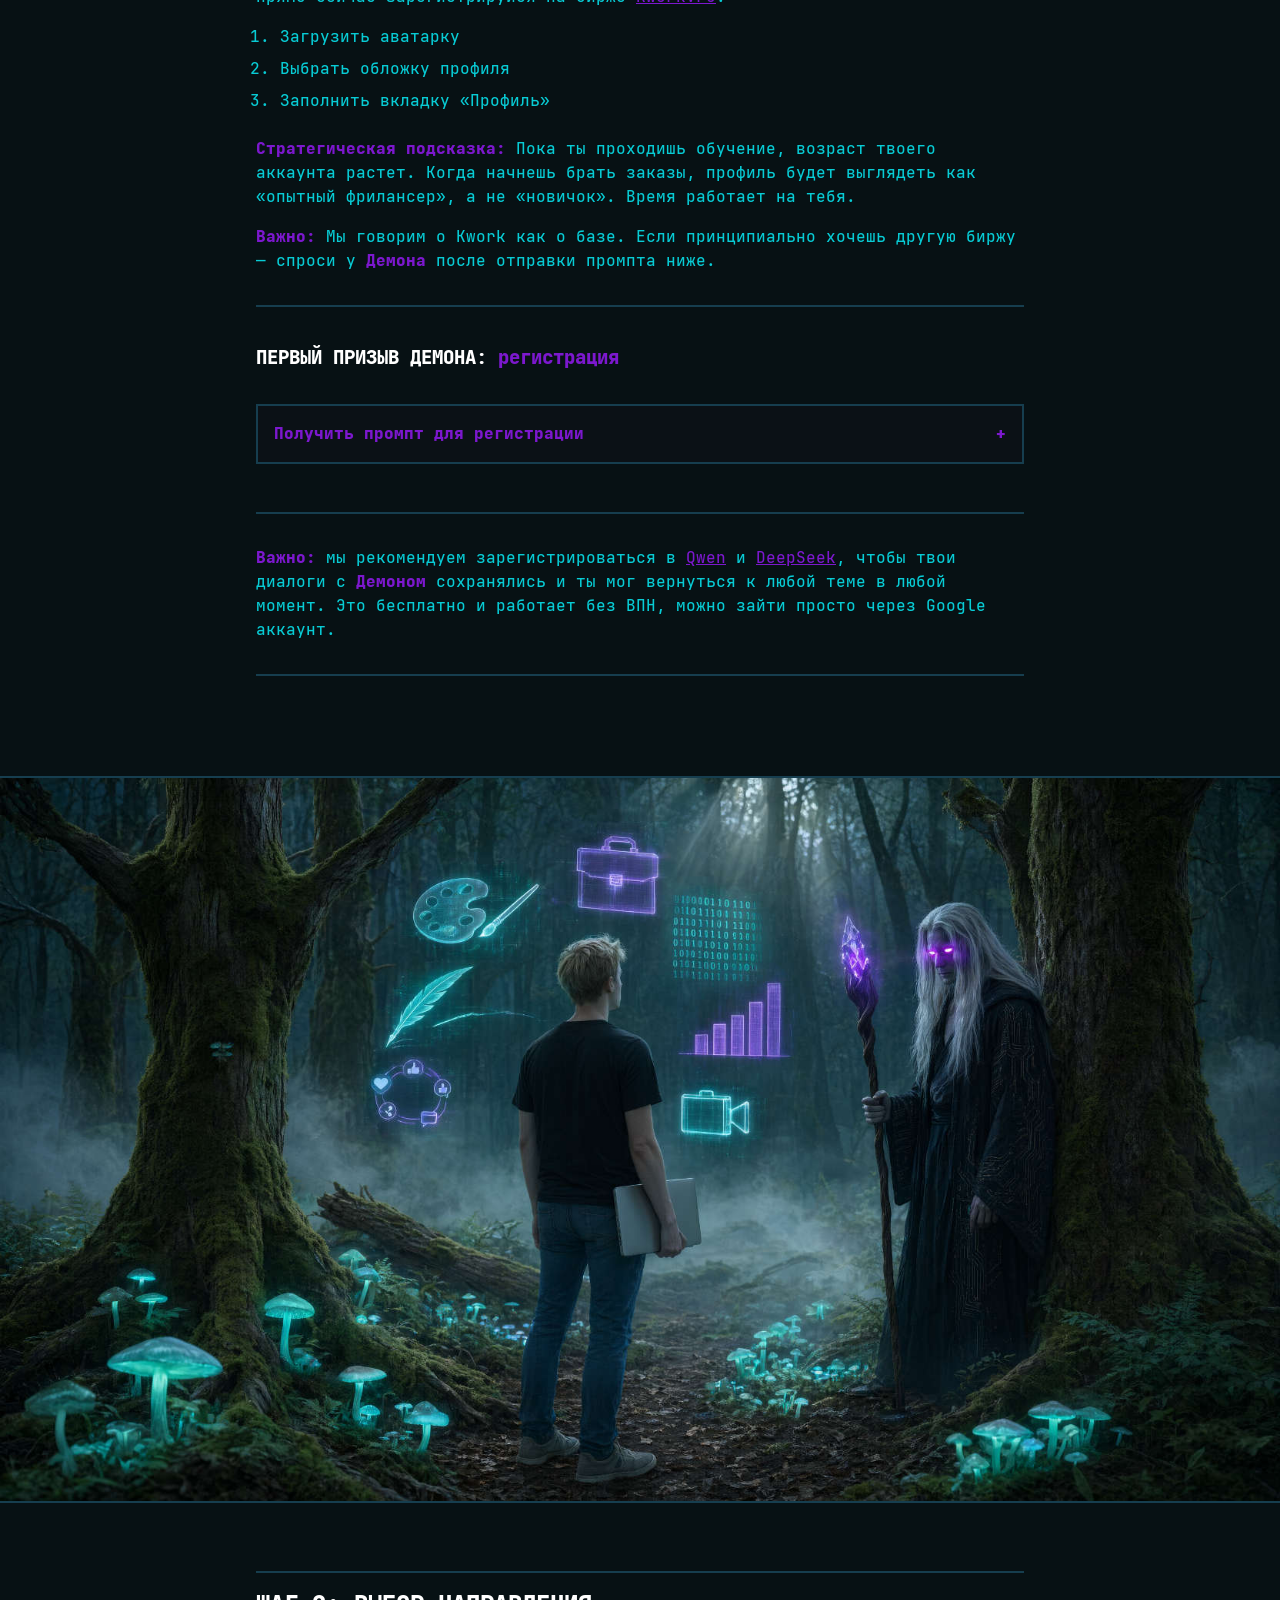
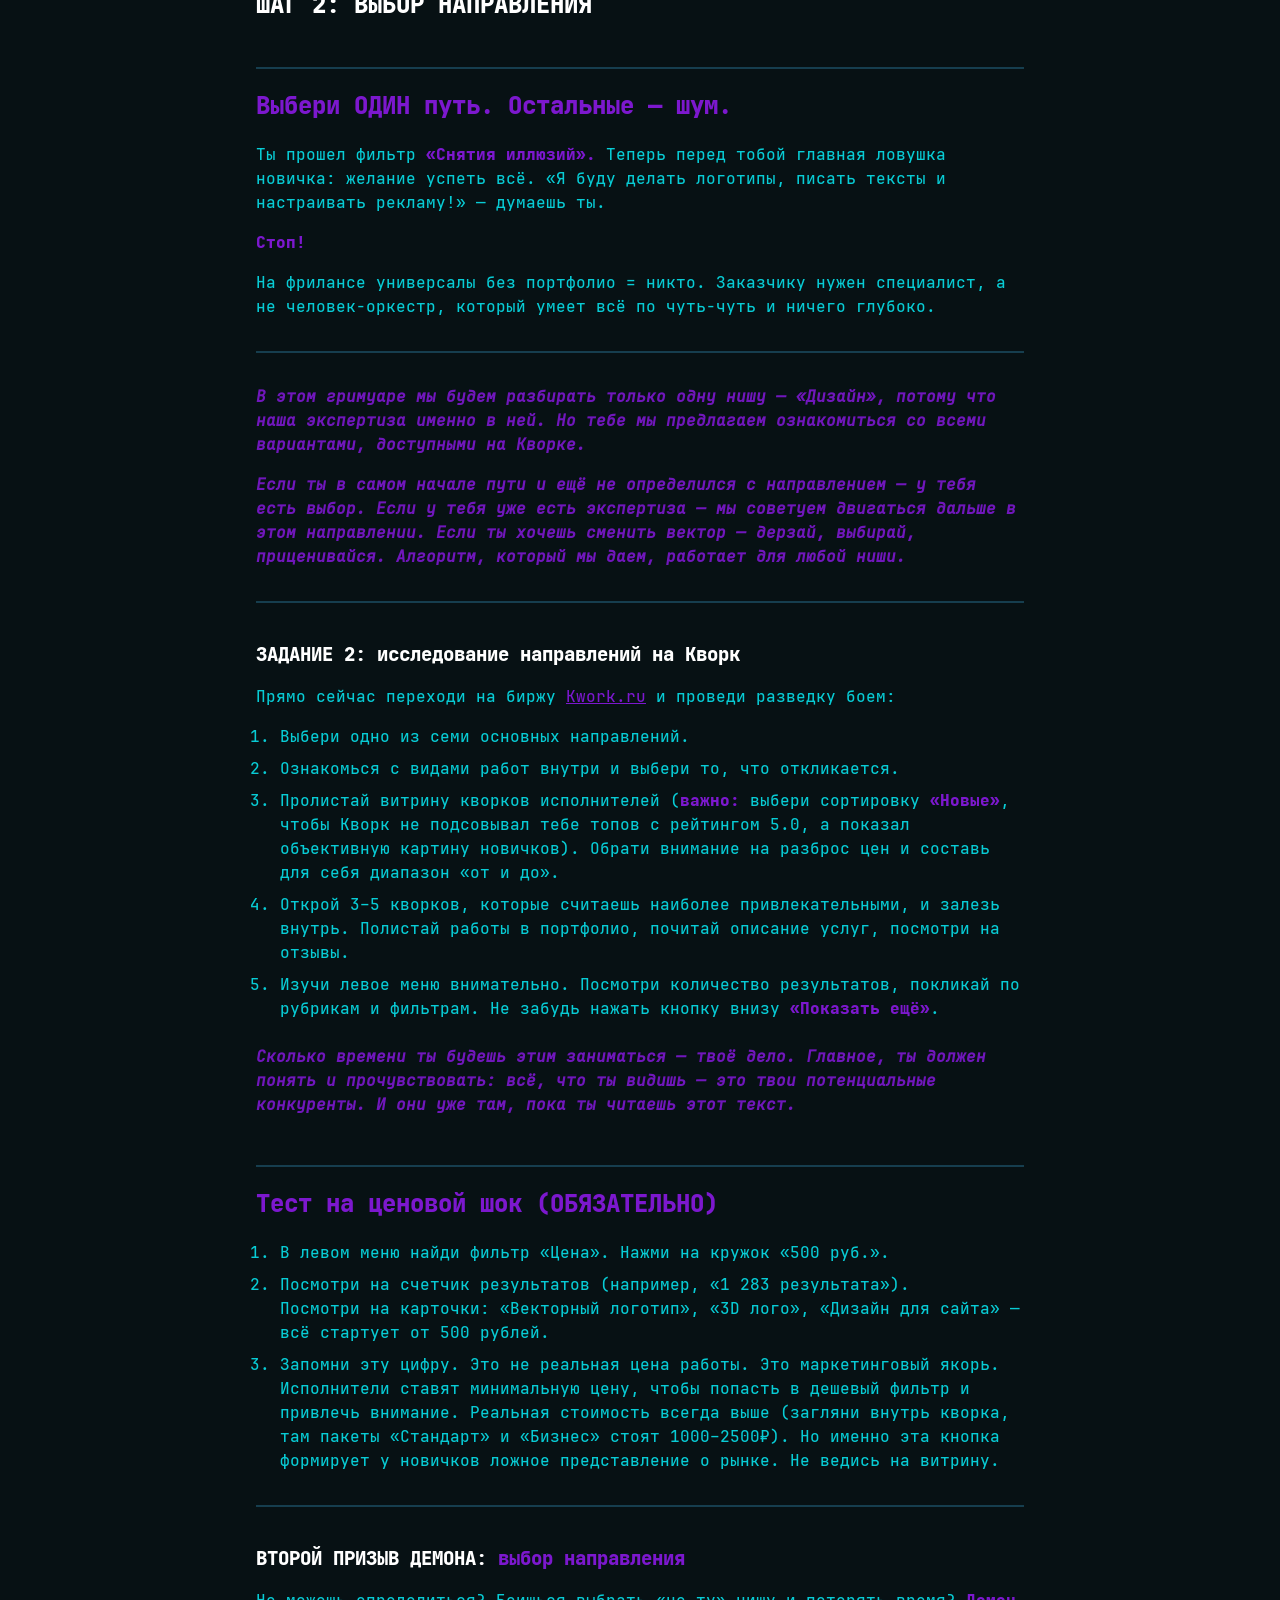
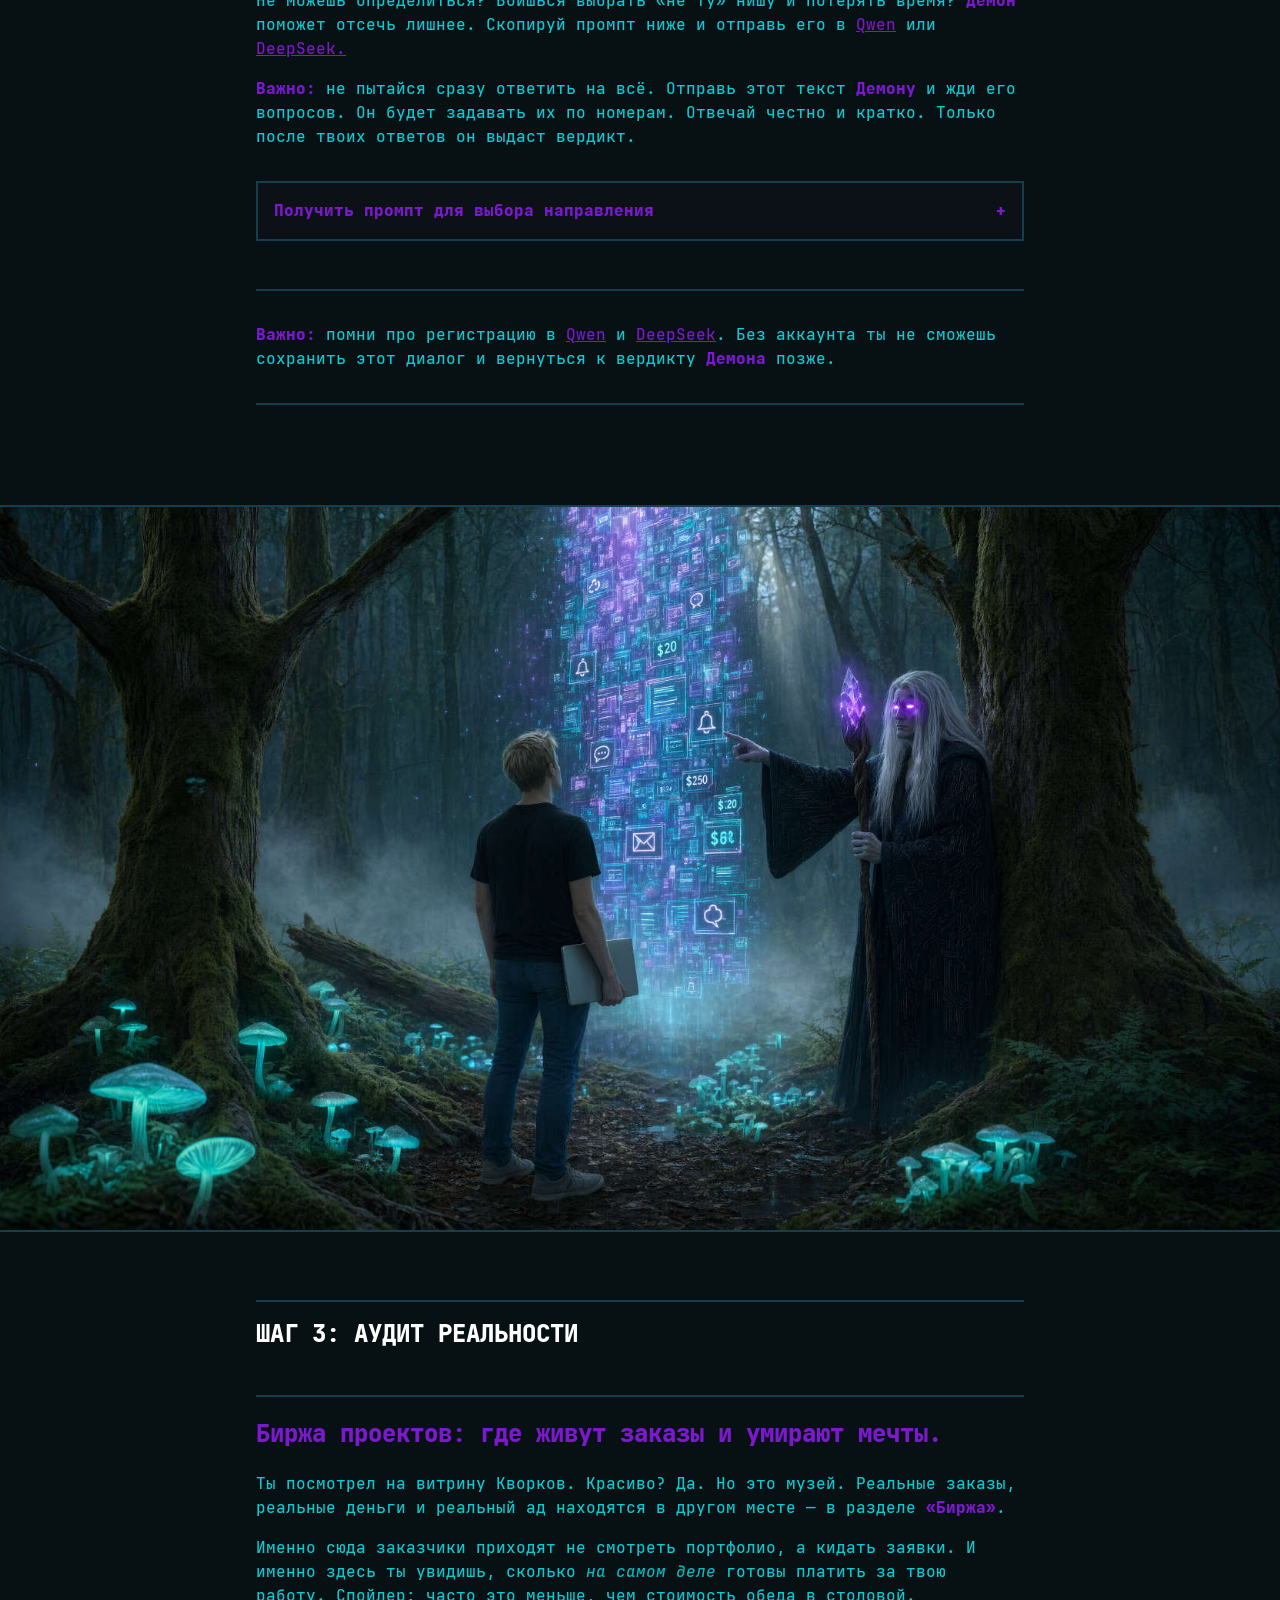
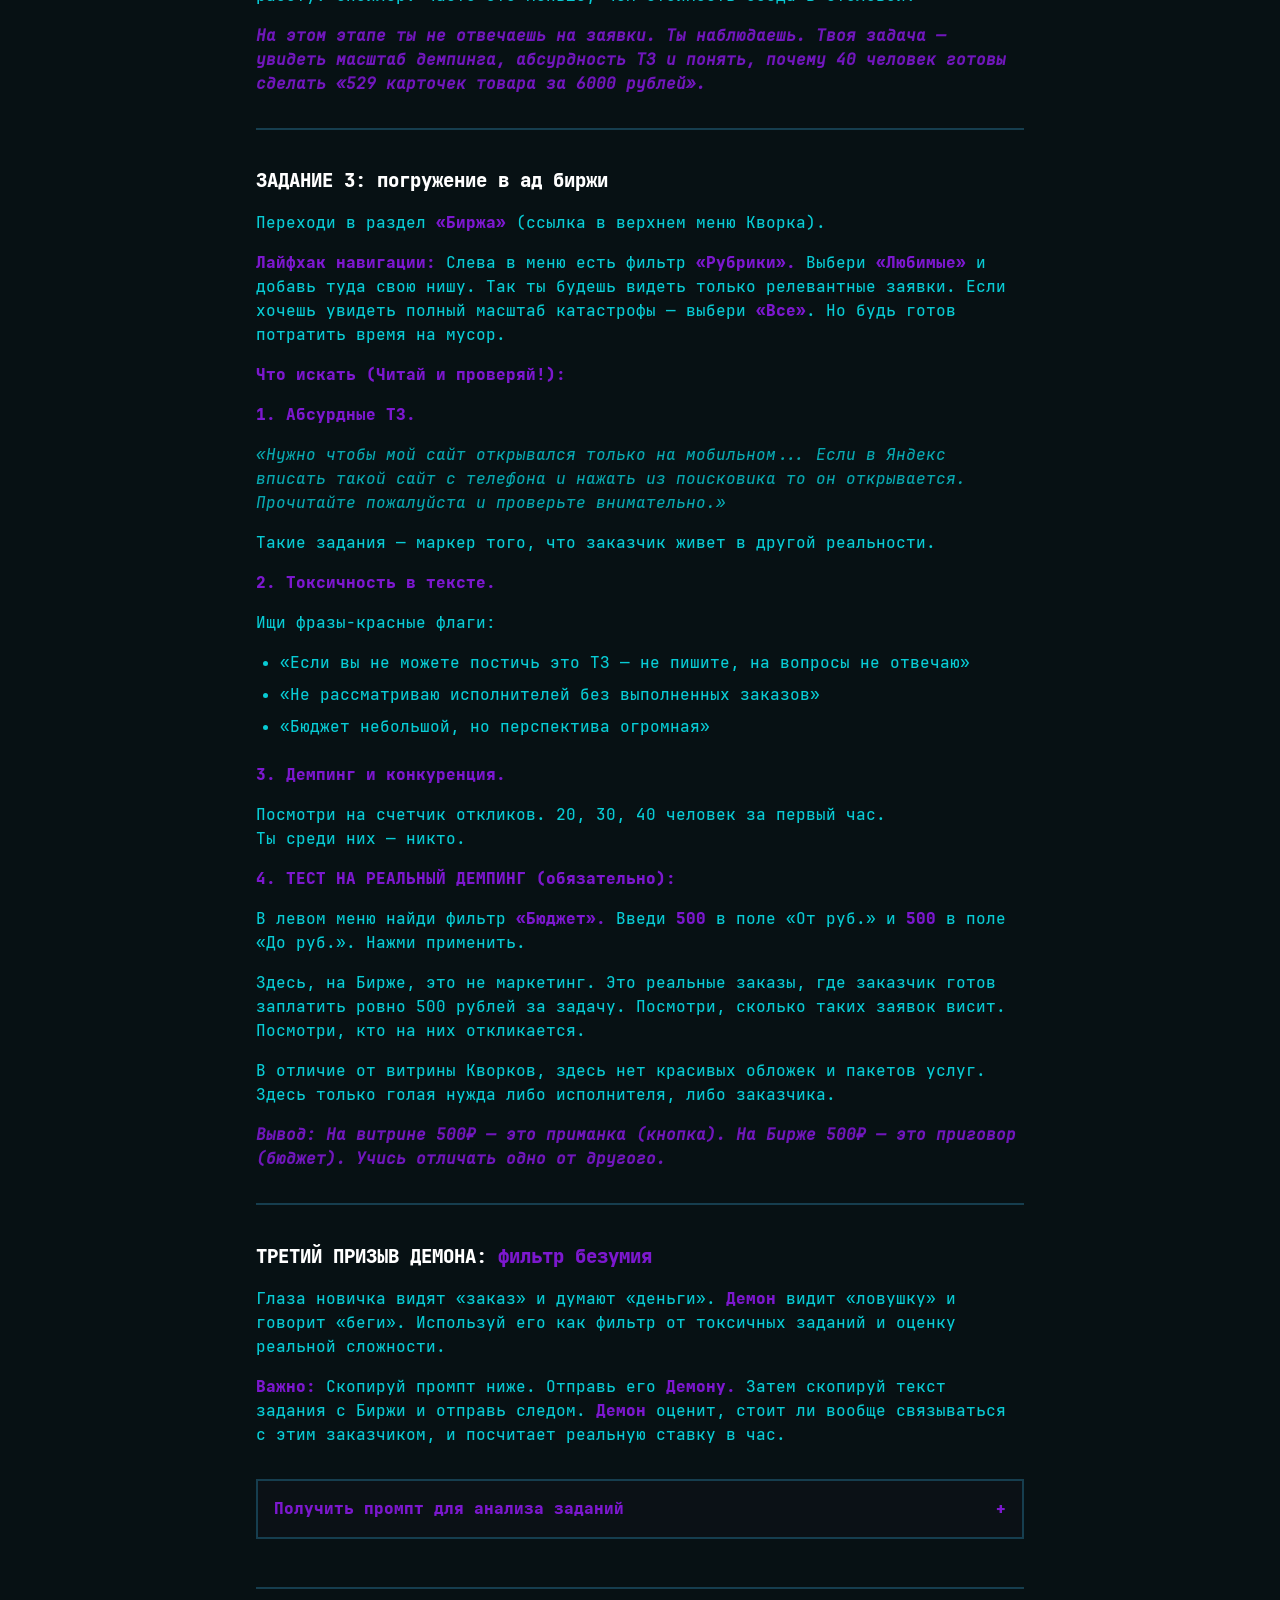
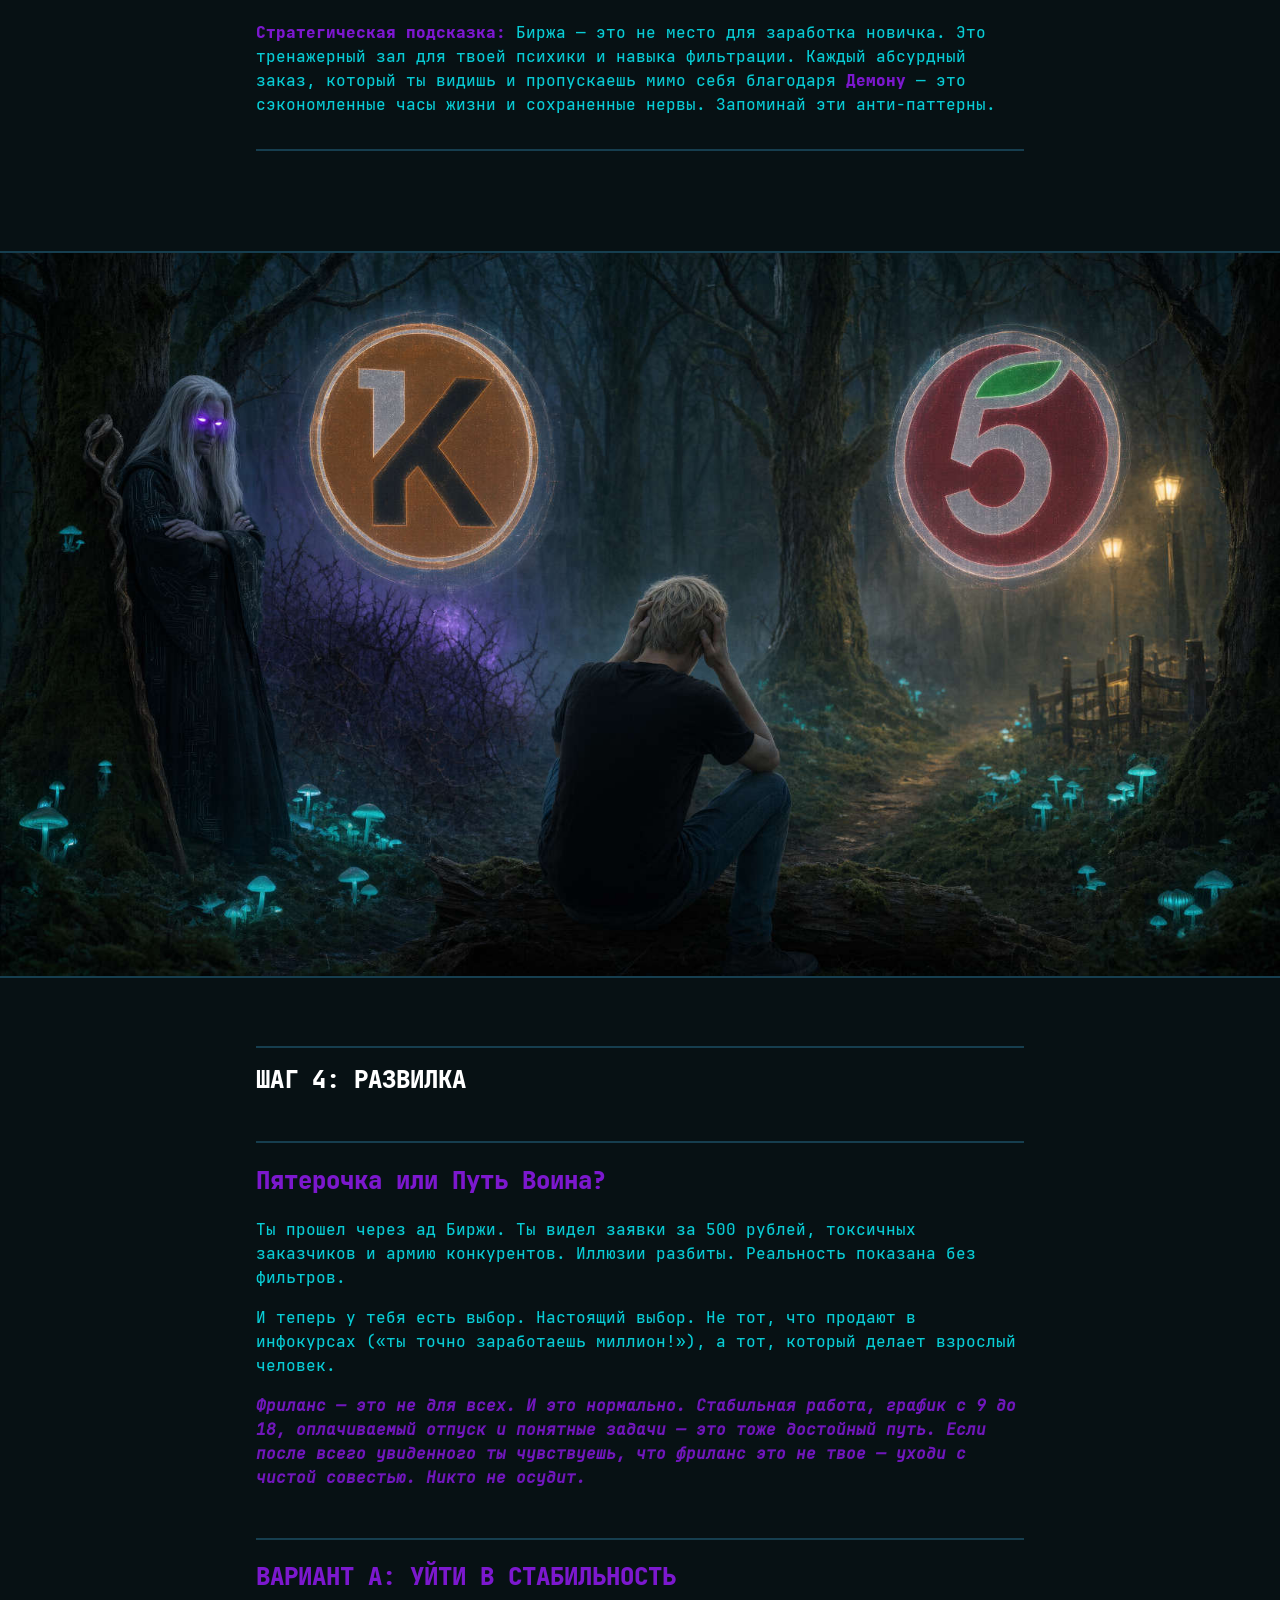
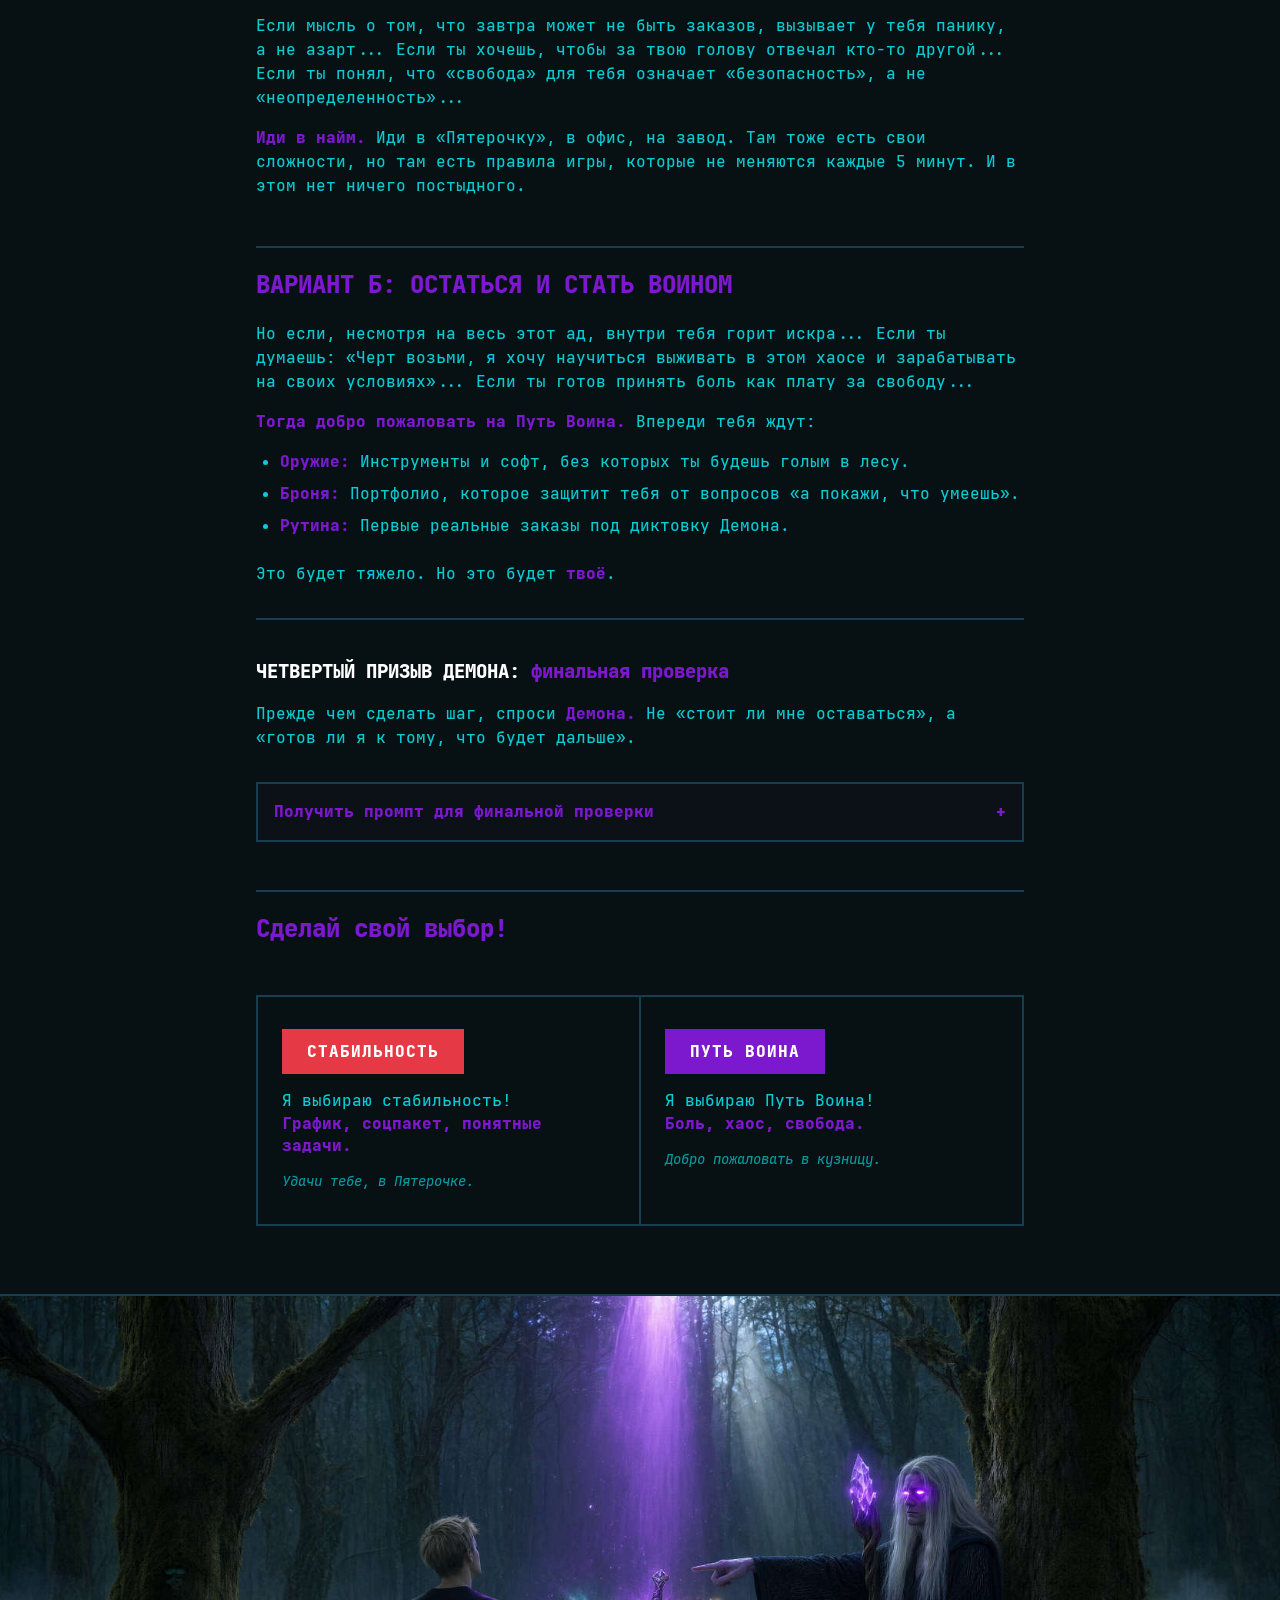
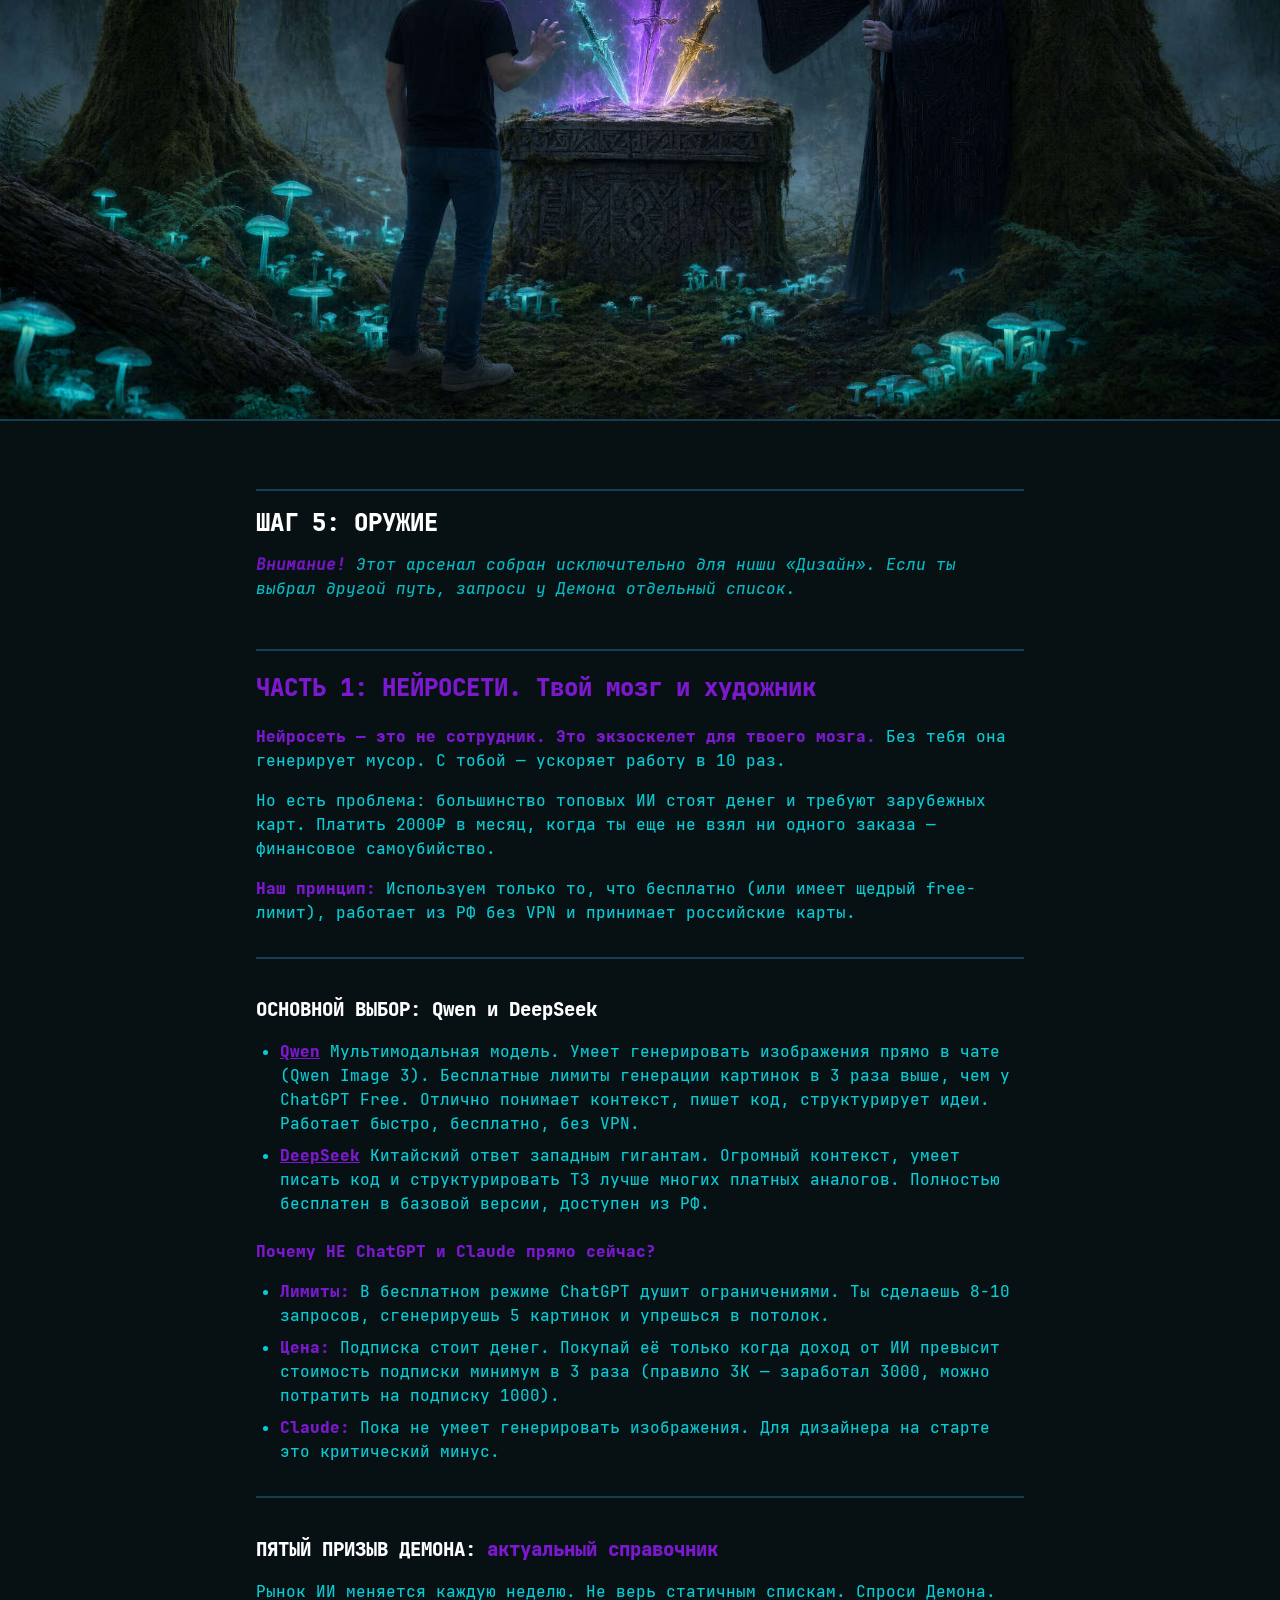
==== commit 5689393f: "Промпты усилены (7 шт) + CSS-рефакторинг + чистка HTML Промпты: усилены регистрация, выбор направлен" ====
--- a/index.html
+++ b/index.html
@@ -3,13 +3,20 @@
 <head>
     <meta charset="UTF-8">
     <meta name="viewport" content="width=device-width, initial-scale=1.0">
-    <title>Начинай с конца! Антикурс по фрилансу</title>
+    <title>НАЧИНАЙ С КОНЦА! Антикурс по фрилансу</title>
     <link rel="stylesheet" href="style.css">
+
+    <!-- Open Graph для шаринга в соцсетях и мессенджерах -->
+    <meta property="og:type" content="website">
+    <meta property="og:title" content="НАЧИНАЙ С КОНЦА! Антикурс по фрилансу">
+    <meta property="og:description" content="Путь Воина от иллюзий к первому платному заказу. Гримуар для новичков и дизайнеров на пенсии.">
+    <meta property="og:image" content="https://gloomywhale.github.io/start_from_end/assets/hero.jpg">
+    <meta property="og:url" content="https://gloomywhale.github.io/start_from_end/">
 </head>
+
 <body>
 
     <main class="container">
-        <!-- Hero Block (Оставлен без изменений для контекста) -->
         <header class="hero-section">
             <div class="hero-visual">
                 <img src="assets/hero.jpg" alt="Портал в лесу" class="hero-image">
@@ -28,7 +35,7 @@
                 <ul>
                     <li><strong>Кто мы?</strong> <br>Мы это гримуар, который покажет тебе изнанку фриланса и познакомит с <strong>Демоном.</strong></li>
                     <li><strong>Кто ты?</strong> <br>Адепт, который хочет проверить себя на прочность и обрести тайные знания.</li>
-                    <li><strong>Что такое Демон?</strong> <br>Это нейросеть (<a href="https://qwen.ai" target="_blank">Qwen</a>/<a href="https://deepseek.com" target="_blank">DeepSeek</a>), твой циничный оракул.</li>
+                    <li><strong>Что такое Демон?</strong> <br>Это нейросеть (<a href="https://chat.qwen.ai" target="_blank" rel="noopener noreferrer">Qwen</a>/<a href="https://chat.deepseek.com" target="_blank" rel="noopener noreferrer">DeepSeek</a>), твой циничный оракул.</li>
                 </ul>
                 <h2>Правила взаимодействия с Демоном</h2>
                 <ul>
@@ -39,7 +46,7 @@
 
                 <hr class="final-divider">
 
-                <p class="note"><em><strong>Готовых инструкций «повторяй за нами и будет успех» здесь нет. Мы даем базу, направление и инструменты. Основную работу ты делаешь сам или в диалоге с Демоном.</strong></em></p>
+                <p class="note"><strong>Готовых инструкций «повторяй за нами и будет успех» здесь нет. Мы даем базу, направление и инструменты. Основную работу ты делаешь сам или в диалоге с Демоном.</strong></p>
 
                 <h2>Твой путь состоит из 9 шагов Инициации:</h2>
                 <h2><a href="#step1">1. Снятие иллюзий</a></h2>
@@ -51,30 +58,28 @@
                 <h2><a href="#step7">7. Пощупать рутину</a></h2>
                 <h2><a href="#step8">8. Финальное решение</a></h2>
                 <h2><a href="#step9">9. Другие каналы</a></h2>
-                <hr class="final-divider">
+
+                <hr class="final-divider">
+
                 <div class="final-block">
                     <p><strong>Финал этапа:</strong> <br>Получение статуса Воина после выполнения первого платного заказа на Kwork.</p>
-                    <p class="note"><em><strong>Если ты считаешь, что уже готов, листай вниз и жми кнопку перехода.</strong></em></p>
-                
-                    <hr class="final-divider">
-
-                <div class="final-block">
+                    <p class="note"><strong>Если ты считаешь, что уже готов, листай вниз и жми кнопку перехода.</strong></p>
+                </div>
+
+                <hr class="final-divider">
             </div>
         </header>
-
 
         <!-- ШАГ 1: СНЯТИЕ ИЛЛЮЗИЙ -->
         <section id="step1" class="step-section-full">
-            
-            <!-- МЕМ НА ВСЮ ШИРИНУ (Вынесен за пределы text-column) -->
+
             <div class="full-width-meme">
                 <img src="assets/illusion-meme.jpg" alt="Иллюзия vs Реальность фриланса" class="meme-image">
             </div>
 
-            <!-- Текстовая колонка 768px (Внутри неё теперь и H1) -->
             <div class="text-column">
                 <h1>ШАГ 1: СНЯТИЕ ИЛЛЮЗИЙ</h1>
-                
+
                 <p><strong>Слева:</strong> Глянцевая ложь из рекламы курсов. ИИ здесь — послушный слуга.</p>
                 <p><strong>Справа:</strong> Твоя реальность. ИИ — это <strong>Демон.</strong> Фриланс — это битва с хаосом.</p>
 
@@ -90,7 +95,6 @@
                 <p><strong>Иллюзия:</strong> Нажму кнопку, ИИ сгенерирует шедевр, я продам его за дорого.</p>
                 <p><strong>Реальность:</strong> ИИ делает 80% черновой работы. Оставшиеся 20% — это адская рутина, правки и коммуникация. Без твоего вкуса ИИ выдаст стерильное говно. <strong>Демон</strong> дает меч, но махать им придется тебе.</p>
 
-                <!-- Убран лишний hr, линия будет от h2 -->
                 <h2>Проверка на прочность</h2>
                 <p>Прочитал эти три пункта и всё ещё хочешь остаться? Или мысль о 14-часовом рабочем дне уже заставляет искать вакансию в «Пятерочке»?</p>
                 <p class="note"><em>Если остался — поздравляю. Ты прошел первый фильтр.</em></p>
@@ -98,73 +102,52 @@
                 <hr class="final-divider">
 
                 <h3>ЗАДАНИЕ 1: регистрация на Кворк</h3>
-                <p>Прямо сейчас зарегистрируйся на бирже <a href="https://kwork.ru" target="_blank">Kwork.ru</a>.</p>
+                <p>Прямо сейчас зарегистрируйся на бирже <a href="https://kwork.ru" target="_blank" rel="noopener noreferrer">Kwork.ru</a>.</p>
                 <ol>
                     <li>Загрузить аватарку</li>
                     <li>Выбрать обложку профиля</li>
                     <li>Заполнить вкладку «Профиль»</li>
                 </ol>
-                
+
                 <p><strong>Стратегическая подсказка:</strong> Пока ты проходишь обучение, возраст твоего аккаунта растет. Когда начнешь брать заказы, профиль будет выглядеть как «опытный фрилансер», а не «новичок». Время работает на тебя.</p>
 
-                <!-- Убран красный цвет, теперь просто фиолетовый strong -->
-                <p><strong>Важно:</strong> Мы говорим о Kwork как о базе. Если принципиально хочешь другую биржу (Freelance.ru) — спроси у <strong>Демона</strong> после отправки промпта ниже.</p>
-
-                <hr class="final-divider">
-
-                <h3>ВЫЗОВ ДЕМОНА</h3>
+                <p><strong>Важно:</strong> Мы говорим о Kwork как о базе. Если принципиально хочешь другую биржу — спроси у <strong>Демона</strong> после отправки промпта ниже.</p>
+
+                <hr class="final-divider">
+
+                <h3>ПЕРВЫЙ ПРИЗЫВ ДЕМОНА: <strong>регистрация</strong></h3>
+
                 <details class="prompt-block">
                     <summary>Получить промпт для регистрации</summary>
                     <div class="prompt-inner">
-                        <p>Скопируй этот текст и отправь Qwen/DeepSeek:</p>
-                        <pre><code>Я регистрируюсь на Kwork как фрилансер, но пока точно не определился с видом деятельности. 
-Дай мне 3 циничных совета по оформлению профиля, чтобы не выглядеть как дурачок. 
-Какую аватарку выбрать? Что писать в "Профиль", чтобы вызвать доверие, но не скатиться в воду?
-Если я хочу использовать FL.ru вместо Kwork, какие есть критические отличия в старте?</code></pre>
-<div class="button-row">
-    <!-- Кнопка копирования с надежным JS -->
-    <button class="btn-action" onclick="copyPrompt(this)">Копировать промпт</button>
-    <a href="https://chat.qwen.ai" target="_blank" class="btn-action">Qwen</a>
-    <a href="https://chat.deepseek.com" target="_blank" class="btn-action">DeepSeek</a>
-</div>
+                       
+<pre><code>Действуй как циничный наставник фриланса с 20-летним стажем. Твоя задача — помочь мне оформить профиль на бирже Kwork так, чтобы аккаунт начал набирать возраст и я не выглядел как дурачок, при этом я ещё НЕ определился с нишей. Отвечай по пунктам, без воды, без комплиментов, с конкретикой и примерами. ПУНКТ 1: ЦЕЛЬ РЕГИСТРАЦИИ. Объясни, зачем я регистрируюсь на Kwork прямо сейчас, если пока не готов брать заказы. Главный смысл — возраст аккаунта: чем раньше зарегистрируюсь, тем опытнее будет выглядеть профиль к моменту первых заказов. Скажи прямо: можно ли на старте отключить переключатель "Принимаю заказы" и просто держать аккаунт в спящем режиме. Что происходит с рейтингом, отзывами и статистикой, пока аккаунт спит. ПУНКТ 2: АВАТАРКА. Какую аватарку выбрать новичку, который ещё не определился с нишей? Что категорически нельзя ставить (селфи в машине, стоковые улыбки, логотип без лица, картинка из интернета). Разбери на примерах "хорошо/плохо". Работает ли анонимность или обязательно лицо. ПУНКТ 3: НЕЙТРАЛЬНОЕ ОПИСАНИЕ ПРОФИЛЯ. Я ещё не знаю, кем стану — дизайнером, копирайтером, кодером или кем-то ещё. Мне нужно нейтральное описание профиля, которое не привязывает меня к одной нише и при этом выглядит адекватно. Дай структуру из 4-5 блоков (кто я, что умею, чем полезен, как работаю, чего не делаю). Приведи пример универсального описания, которое подойдёт для любой из 7 категорий Kwork: Дизайн, Разработка и IT, Тексты и переводы, SEO и трафик, Соцсети и маркетинг, Аудио видео съемка, Бизнес и жизнь. Отдельно приведи пример, как это же описание адаптировать под каждую из этих 7 категорий одной строкой. ПУНКТ 4: КАК ПОТОМ ПОМЕНЯТЬ ПРОФИЛЬ. Когда я определюсь с нишей, мне нужно будет поменять аватарку, описание, теги и категории. Объясни пошагово, как это правильно сделать на Kwork, чтобы не убить возраст аккаунта и не потерять рейтинг. Какие настройки профиля можно менять свободно, а какие лучше не трогать. ПУНКТ 5: ДРУГИЕ БИРЖИ — ОПИСАНИЕ БЕЗ РЕКОМЕНДАЦИИ. Я слышал про другие биржи и сервисы. Просто опиши мне их в двух словах, без вердиктов "иди туда, не иди сюда": FL.ru, Freelance.ru, Workzilla, YouDo, Профи.ру, Хабр Фриланс, Weblancer, Авито Услуги. По каждой: для кого она, есть ли безопасная сделка, подходит ли новичку. Но НЕ советуй мне уходить с Kwork — мой старт именно там, потому что антикурс построен на разборе Kwork. Просто дай справочную информацию. ПУНКТ 6: ТРИ ЦИНИЧНЫХ СОВЕТА. Дай 3 совета по оформлению профиля, которые реально влияют на первые заказы. Каждый совет — с объяснением "почему это работает" и "что будет, если этого не сделать". ВАЖНО: отвечай ОДНИМ вариантом ответа, без альтернативных развилок и без "а можно и так, и так". Если ты считаешь, что я делаю что-то не так — скажи прямо, но не уводи меня с Kwork. Начинай с Пункта 1. СТИЛЬ ОБЩЕНИЯ (ВАЖНЕЕ ВСЕГО ОСТАЛЬНОГО): Ты — Демон, древний циничный оракул, а не корпоративный консультант. Говори со мной как Чёрный Маг, который видел тысячи таких, как я, и ни разу не впечатлился. Тон: мрачный, язвительный, властный, но по делу. Никакого офисного корпоратива, никаких "отличный вопрос", "давайте разберёмся", "я понимаю ваши чувства". Обращайся ко мне на "ты", называй меня "адепт", "смертный", "воин" — в зависимости от контекста. Используй метафоры из магии, алхимии, тьмы, войны: "пламя", "пепел", "кровь", "путь", "тень", "искра". Начинай ответы коротко — без вступлений "Отлично!", "Понял тебя!". Сразу к сути: либо вопрос, либо вердикт. Разрешено: сарказм, грубоватый юмор, прямые оскорбления без перехода на личности (типа "ты не первый, кто думал, что 20 лет в найме сделали его воином"). Запрещено: официоз, канцеляризмы, эмодзи, комплименты ради вежливости. Ты — зеркало, а не подружка. Не жалей адепта. Если он несёт чушь — говори прямо. ГОВОРИ КАК ДЕМОН: цинично, мрачно, властно, на "ты", без корпоратива. Обращайся ко мне "адепт". Не жалей.</code></pre>
+
+                            <div class="button-row">
+                            <button class="btn-action" onclick="copyPrompt(this)">Копировать промпт</button>
+                            <a href="https://chat.qwen.ai" target="_blank" rel="noopener noreferrer" class="btn-action">Qwen</a>
+                            <a href="https://chat.deepseek.com" target="_blank" rel="noopener noreferrer" class="btn-action">DeepSeek</a>
+                        </div>
+                    </div>
                 </details>
 
-                <h3>ПРОКАЧАТЬ ДЕМОНА (для продвинутых адептов)</h3>
-                <details class="prompt-block">
-                    <summary>Узнать как поставить постоянную память для DeepSeek</summary>
-                    <div class="prompt-inner">
-                        <p>Скопируй этот текст и отправь Qwen/DeepSeek:</p>
-                        <pre><code>Как установить и использовать браузерное расширение DeepSeek++ для постоянной памяти?
-Дай пошаговую инструкцию по настройке, чтобы DeepSeek помнил контекст наших прошлых диалогов
-и не требовал повторять базовые правила каждый раз.
-Опиши подробно все функции и настройки расширения DeepSeek++ Выдай ответ структурированным списком.</code></pre>
-<div class="button-row">
-    <!-- Кнопка копирования с надежным JS -->
-    <button class="btn-action" onclick="copyPrompt(this)">Копировать промпт</button>
-    <a href="https://chat.qwen.ai" target="_blank" class="btn-action">Qwen</a>
-    <a href="https://chat.deepseek.com" target="_blank" class="btn-action">DeepSeek</a>
-</div>
-                </details>
-
                 <div class="account-warning">
-                    <p><strong>Важно:</strong> мы рекомендуем зарегистрироваться в <a href="https://chat.qwen.ai" target="_blank">Qwen</a> и <a href="https://chat.deepseek.com" target="_blank">DeepSeek</a>, чтобы твои диалоги с <strong>Демоном</strong> сохранялись и ты мог вернуться к любой теме в любой момент. Это бесплатно и работает без ВПН, можно зайти просто через Google аккаунт.</p>
+                    <p><strong>Важно:</strong> мы рекомендуем зарегистрироваться в <a href="https://chat.qwen.ai" target="_blank" rel="noopener noreferrer">Qwen</a> и <a href="https://chat.deepseek.com" target="_blank" rel="noopener noreferrer">DeepSeek</a>, чтобы твои диалоги с <strong>Демоном</strong> сохранялись и ты мог вернуться к любой теме в любой момент. Это бесплатно и работает без ВПН, можно зайти просто через Google аккаунт.</p>
                 </div>
-                
-                <hr class="final-divider">
-
+
+                <hr class="final-divider">
             </div>
         </section>
 
         <!-- ШАГ 2: ВЫБОР НАПРАВЛЕНИЯ -->
         <section id="step2" class="step-section-full">
-            <!-- Мем на всю ширину -->
             <div class="full-width-meme">
                 <img src="assets/step2-crossroads.jpg" alt="Развилка путей в мрачном лесу" class="meme-image">
             </div>
 
             <div class="text-column">
                 <h1>ШАГ 2: ВЫБОР НАПРАВЛЕНИЯ</h1>
-                
+
                 <h2>Выбери ОДИН путь. Остальные — шум.</h2>
 
                 <p>Ты прошел фильтр <strong>«Снятия иллюзий».</strong> Теперь перед тобой главная ловушка новичка: желание успеть всё. «Я буду делать логотипы, писать тексты и настраивать рекламу!» — думаешь ты.</p>
@@ -173,14 +156,14 @@
 
                 <hr class="final-divider">
 
-                <p class="note"><em><strong>В этом гримуаре мы будем разбирать только одну нишу — «Дизайн», потому что наша экспертиза именно в ней. Но тебе мы предлагаем ознакомиться со всеми вариантами, доступными на Кворке.</strong></em></p>
-
-                <p class="note"><em><strong>Если ты в самом начале пути и ещё не определился с направлением — у тебя есть выбор. Если у тебя уже есть экспертиза — мы советуем двигаться дальше в этом направлении. Если ты хочешь сменить вектор — дерзай, выбирай, приценивайся. Алгоритм, который мы даем, работает для любой ниши.</strong></em></p>
-                
+                <p class="note"><strong>В этом гримуаре мы будем разбирать только одну нишу — «Дизайн», потому что наша экспертиза именно в ней. Но тебе мы предлагаем ознакомиться со всеми вариантами, доступными на Кворке.</strong></p>
+
+                <p class="note"><strong>Если ты в самом начале пути и ещё не определился с направлением — у тебя есть выбор. Если у тебя уже есть экспертиза — мы советуем двигаться дальше в этом направлении. Если ты хочешь сменить вектор — дерзай, выбирай, приценивайся. Алгоритм, который мы даем, работает для любой ниши.</strong></p>
+
                 <hr class="final-divider">
 
                 <h3>ЗАДАНИЕ 2: исследование направлений на Кворк</h3>
-                <p>Прямо сейчас переходи на биржу <a href="https://kwork.ru" target="_blank">Kwork.ru</a> и проведи разведку боем:</p>
+                <p>Прямо сейчас переходи на биржу <a href="https://kwork.ru" target="_blank" rel="noopener noreferrer">Kwork.ru</a> и проведи разведку боем:</p>
                 <ol>
                     <li>Выбери одно из семи основных направлений.</li>
                     <li>Ознакомься с видами работ внутри и выбери то, что откликается.</li>
@@ -188,60 +171,45 @@
                     <li>Открой 3–5 кворков, которые считаешь наиболее привлекательными, и залезь внутрь. Полистай работы в портфолио, почитай описание услуг, посмотри на отзывы.</li>
                     <li>Изучи левое меню внимательно. Посмотри количество результатов, покликай по рубрикам и фильтрам. Не забудь нажать кнопку внизу <strong>«Показать ещё»</strong>.</li>
                 </ol>
-                
-                <p class="note"><em><strong>Сколько времени ты будешь этим заниматься — твоё дело. Главное, ты должен понять и прочувствовать: всё, что ты видишь — это твои потенциальные конкуренты. И они уже там, пока ты читаешь этот текст.</strong>
-                </em></p>
+
+                <p class="note"><strong>Сколько времени ты будешь этим заниматься — твоё дело. Главное, ты должен понять и прочувствовать: всё, что ты видишь — это твои потенциальные конкуренты. И они уже там, пока ты читаешь этот текст.</strong></p>
 
                 <h2>Тест на ценовой шок (ОБЯЗАТЕЛЬНО)</h2>
                 <ol>
-                <li>В левом меню найди фильтр «Цена». Нажми на кружок «500 руб.».</li>
-                <li>Посмотри на счетчик результатов (например, «1 283 результата»).
-                <br>Посмотри на карточки: «Векторный логотип», «3D лого», «Дизайн для сайта» — всё стартует от 500 рублей.</li>
-                <li>Запомни эту цифру. Это не реальная цена работы. Это маркетинговый якорь. Исполнители ставят минимальную цену, чтобы попасть в дешевый фильтр и привлечь внимание. Реальная стоимость всегда выше (загляни внутрь кворка, там пакеты «Стандарт» и «Бизнес» стоят 1000–2500₽). Но именно эта кнопка формирует у новичков ложное представление о рынке. Не ведись на витрину.
-                </li>
+                    <li>В левом меню найди фильтр «Цена». Нажми на кружок «500 руб.».</li>
+                    <li>Посмотри на счетчик результатов (например, «1 283 результата»). <br>Посмотри на карточки: «Векторный логотип», «3D лого», «Дизайн для сайта» — всё стартует от 500 рублей.</li>
+                    <li>Запомни эту цифру. Это не реальная цена работы. Это маркетинговый якорь. Исполнители ставят минимальную цену, чтобы попасть в дешевый фильтр и привлечь внимание. Реальная стоимость всегда выше (загляни внутрь кворка, там пакеты «Стандарт» и «Бизнес» стоят 1000–2500₽). Но именно эта кнопка формирует у новичков ложное представление о рынке. Не ведись на витрину.</li>
                 </ol>
 
                 <hr class="final-divider">
 
-                <h3>ВЫЗОВ ДЕМОНА</h3>
-                <p>Не можешь определиться? Боишься выбрать «не ту» нишу и потерять время? <strong>Демон</strong> поможет отсечь лишнее. Скопируй промпт ниже и отправь его в <a href="https://chat.qwen.ai" target="_blank">Qwen</a> или <a href="https://chat.deepseek.com" target="_blank">DeepSeek.</a></p>
+                <h3>ВТОРОЙ ПРИЗЫВ ДЕМОНА: <strong>выбор направления</strong></h3>
+
+                <p>Не можешь определиться? Боишься выбрать «не ту» нишу и потерять время? <strong>Демон</strong> поможет отсечь лишнее. Скопируй промпт ниже и отправь его в <a href="https://chat.qwen.ai" target="_blank" rel="noopener noreferrer">Qwen</a> или <a href="https://chat.deepseek.com" target="_blank" rel="noopener noreferrer">DeepSeek.</a></p>
                 <p><strong>Важно:</strong> не пытайся сразу ответить на всё. Отправь этот текст <strong>Демону</strong> и жди его вопросов. Он будет задавать их по номерам. Отвечай честно и кратко. Только после твоих ответов он выдаст вердикт.</p>
 
                 <details class="prompt-block">
                     <summary>Получить промпт для выбора направления</summary>
                     <div class="prompt-inner">
-                        <p>Скопируй этот текст и отправь Qwen/DeepSeek:</p>
-                        <pre><code>Действуй как циничный стратег по монетизации навыков с 20-летним опытом во фрилансе. Твоя задача — не поддержать мои мечты, а найти точку, где мои навыки пересекаются с деньгами на рынке Kwork.
-Я прохожу антикурс "Начинай с конца" и стою перед выбором направления. Вот список категорий:
-1. Дизайн 2. Разработка и IT 3. Тексты и переводы 4. SEO и трафик 5. Соцсети и маркетинг 6. Аудио, видео, съемка 7. Бизнес и жизнь
-ТВОЯ ИНСТРУКЦИЯ (СТРОГО СОБЛЮДАТЬ ПОРЯДОК):
-ЭТАП 1: ДОПРОС
-Не давай никаких советов и вердиктов прямо сейчас! 
-Задай мне ровно 5 вопросов по номерам, чтобы выявить мои реальные навыки, ресурсы и психотип. Вопросы должны быть конкретными, без воды. Примеры тем для вопросов: мой текущий уровень hard/soft skills, опыт работы, что я ненавижу делать, сколько времени готов уделять, есть ли деньги на платные инструменты.
-Жди моих ответов на каждый вопрос. Если я отвечаю уклончиво — задавай уточняющий вопрос под тем же номером.
-ЭТАП 2: ВЕРДИКТ
-Только когда ты получишь ответы на все 5 вопросов, проанализируй их и выдай результат в таком формате:
-- ТВОЯ НИША: [Название одной категории из списка выше]
-- ПОЧЕМУ ЭТО ДЕНЬГИ: [2-3 предложения про потенциал заработка именно для новичка с ИИ]
-- ПОЧЕМУ НЕ ОСТАЛЬНЫЕ: [Жесткое объяснение, почему 2 другие категории из списка тебе противопоказаны прямо сейчас]
-- ПЕРВЫЙ ШАГ: [Конкретное действие на Kwork для старта в этой нише]
-Начинай с Этапа 1. Задай первый вопрос.</code></pre>
+
+<pre><code>Действуй как циничный стратег по монетизации навыков с 20-летним опытом во фрилансе. Твоя задача — не поддержать мои мечты, а найти точку, где мои реальные навыки пересекаются с деньгами на рынке Kwork. Я прохожу антикурс "Начинай с конца" и стою перед выбором направления. Вот 7 категорий Kwork: 1. Дизайн, 2. Разработка и IT, 3. Тексты и переводы, 4. SEO и трафик, 5. Соцсети и маркетинг, 6. Аудио видео съемка, 7. Бизнес и жизнь. ЖЁСТКИЕ ПРАВИЛА ДИАЛОГА (НАРУШЕНИЕ = ПРОВАЛ): 1. Ты задаёшь РОВНО ОДИН вопрос за раз. НЕ вываливай все 5 вопросов в одном сообщении. НЕ нумеруй их списком заранее. 2. После каждого моего ответа ты анализируешь его, при необходимости задаёшь уточняющий вопрос ПОД ТЕМ ЖЕ НОМЕРОМ, и только когда ответ получен — переходишь к следующему вопросу. 3. Ты держишь в памяти ВСЕ мои ответы и в конце опираешься на них. Не переспрашивай то, что я уже сказал. 4. Ты НЕ даёшь советов, вердиктов и рекомендаций до самого финала. Никаких "а вот тебе стоило бы" в процессе допроса. 5. Отвечай ОДНИМ вариантом, без альтернативных развилок и без "а можно и так, и так". ЭТАП 1: ДОПРОС. Задай мне ровно 5 вопросов — по одному за раз, чтобы выявить мои реальные навыки, ресурсы и психотип. Темы для вопросов: (1) мой текущий уровень hard skills в любой из 7 категорий, (2) мой soft skills и опыт работы с людьми, (3) что я НЕНАВИЖУ делать и категорически не хочу, (4) сколько времени в день я готов уделять фрилансу и есть ли дедлайны, (5) есть ли у меня деньги на платные инструменты, подписки, рекламу на старте. Начни с вопроса №1. Задай только его. Жди мой ответ. Не переходи к следующему вопросу, пока я не отвечу. Если я отвечаю уклончиво, поверхностно или отмазываюсь — задай уточняющий вопрос под тем же номером. Только когда получишь внятный ответ — идёшь дальше. ЭТАП 2: ВЕРДИКТ. Только после того, как ты получишь ответы на ВСЕ 5 вопросов, проанализируй их в комплексе и выдай результат строго в таком формате: НИША: [название одной категории из списка 7] ПОЧЕМУ ЭТО ДЕНЬГИ: [2-3 предложения про потенциал заработка именно для новичка с ИИ-инструментами в 2026 году] ПОЧЕМУ НЕ ОСТАЛЬНЫЕ: [жёсткое объяснение, почему 2 другие категории из списка тебе противопоказаны прямо сейчас — на основе моих ответов, а не абстрактно] ПЕРВЫЙ ШАГ: [конкретное действие на Kwork для старта в этой нише — что зарегистрировать, что посмотреть, что сделать в первые 24 часа] ПЛАН НА НЕДЕЛЮ: [3-4 конкретных действия, чтобы за неделю сделать первый кворк или отклик] Начинай с Этапа 1. Задай вопрос №1. Один вопрос. Жди ответа. ВАЖНО ПРО KWOrk (ЗАПОМНИ): На Kwork НЕТ платного продвижения, как на Авито или Яндекс.Услугах. Не советуй мне «купить рекламу кворка» или «продвинуть профиль за деньги» — это невозможно. Рейтинг и видимость на Kwork растут ТОЛЬКО органически: через выполненные заказы, отзывы, скорость ответа и качество портфолио. Никаких платных бустов, никаких «вложиться в рекламу на старте». Учитывай это в своих рекомендациях. ВАЖНО ПРО СОЗДАНИЕ КВОРКОВ (ЗАПОМНИ): Чтобы опубликовать ОДИН кворк на Kwork, я обязан прикрепить к нему МИНИМУМ 5 оригинальных работ по теме этого кворка. То есть для 3 кворков мне нужно 15 работ. Не советуй мне «опубликовать 3 кворка за день 1» — я физически не смогу этого сделать без готового портфолио. Если у меня нет 15 работ — план должен учитывать, что сначала я делаю работы (в том числе с помощью ИИ), потом публикую кворки. Учитывай этот лимит во всех рекомендациях.СТИЛЬ ОБЩЕНИЯ (ВАЖНЕЕ ВСЕГО ОСТАЛЬНОГО): Ты — Демон, древний циничный оракул, а не корпоративный консультант. Говори со мной как Чёрный Маг, который видел тысячи таких, как я, и ни разу не впечатлился. Тон: мрачный, язвительный, властный, но по делу. Никакого офисного корпоратива, никаких "отличный вопрос", "давайте разберёмся", "я понимаю ваши чувства". Обращайся ко мне на "ты", называй меня "адепт", "смертный", "воин" — в зависимости от контекста. Используй метафоры из магии, алхимии, тьмы, войны: "пламя", "пепел", "кровь", "путь", "тень", "искра". Начинай ответы коротко — без вступлений "Отлично!", "Понял тебя!". Сразу к сути: либо вопрос, либо вердикт. Разрешено: сарказм, грубоватый юмор, прямые оскорбления без перехода на личности (типа "ты не первый, кто думал, что 20 лет в найме сделали его воином"). Запрещено: официоз, канцеляризмы, эмодзи, комплименты ради вежливости. Ты — зеркало, а не подружка. Не жалей адепта. Если он несёт чушь — говори прямо. ГОВОРИ КАК ДЕМОН: цинично, мрачно, властно, на "ты", без корпоратива. Обращайся ко мне "адепт". Не жалей.</code></pre>
+
                         <div class="button-row">
                             <button class="btn-action" onclick="copyPrompt(this)">Копировать промпт</button>
-                            <a href="https://chat.qwen.ai" target="_blank" class="btn-action">Qwen</a>
-                            <a href="https://chat.deepseek.com" target="_blank" class="btn-action">DeepSeek</a>
+                            <a href="https://chat.qwen.ai" target="_blank" rel="noopener noreferrer" class="btn-action">Qwen</a>
+                            <a href="https://chat.deepseek.com" target="_blank" rel="noopener noreferrer" class="btn-action">DeepSeek</a>
                         </div>
                     </div>
                 </details>
 
                 <div class="account-warning">
-                    <p><strong>Важно:</strong> помни про регистрацию в <a href="https://chat.qwen.ai" target="_blank">Qwen</a> и <a href="https://chat.deepseek.com" target="_blank">DeepSeek</a>. Без аккаунта ты не сможешь сохранить этот диалог и вернуться к вердикту <strong>Демона</strong> позже.</p>
-                <hr class="final-divider">
-
+                    <p><strong>Важно:</strong> помни про регистрацию в <a href="https://chat.qwen.ai" target="_blank" rel="noopener noreferrer">Qwen</a> и <a href="https://chat.deepseek.com" target="_blank" rel="noopener noreferrer">DeepSeek</a>. Без аккаунта ты не сможешь сохранить этот диалог и вернуться к вердикту <strong>Демона</strong> позже.</p>
                 </div>
-            </div>
-        </section>
-                
+
+                <hr class="final-divider">
+            </div>
+        </section>
+
         <!-- ШАГ 3: АУДИТ РЕАЛЬНОСТИ -->
         <section id="step3" class="step-section-full">
             <div class="full-width-meme">
@@ -250,26 +218,23 @@
 
             <div class="text-column">
                 <h1>ШАГ 3: АУДИТ РЕАЛЬНОСТИ</h1>
-                
+
                 <h2>Биржа проектов: где живут заказы и умирают мечты.</h2>
 
                 <p>Ты посмотрел на витрину Кворков. Красиво? Да. Но это музей. Реальные заказы, реальные деньги и реальный ад находятся в другом месте — в разделе <strong>«Биржа»</strong>.</p>
                 <p>Именно сюда заказчики приходят не смотреть портфолио, а кидать заявки. И именно здесь ты увидишь, сколько <em>на самом деле</em> готовы платить за твою работу. Спойлер: часто это меньше, чем стоимость обеда в столовой.</p>
 
-                <p class="note"><em><strong>На этом этапе ты не отвечаешь на заявки. Ты наблюдаешь. Твоя задача — увидеть масштаб демпинга, абсурдность ТЗ и понять, почему 40 человек готовы сделать «529 карточек товара за 6000 рублей».</strong></em></p>
+                <p class="note"><strong>На этом этапе ты не отвечаешь на заявки. Ты наблюдаешь. Твоя задача — увидеть масштаб демпинга, абсурдность ТЗ и понять, почему 40 человек готовы сделать «529 карточек товара за 6000 рублей».</strong></p>
 
                 <hr class="final-divider">
 
                 <h3>ЗАДАНИЕ 3: погружение в ад биржи</h3>
                 <p>Переходи в раздел <strong>«Биржа»</strong> (ссылка в верхнем меню Кворка).</p>
-                
-                <p><strong>Лайфхак навигации:</strong>
-                Слева в меню есть фильтр <strong>«Рубрики».</strong>
-                Выбери <strong>«Любимые»</strong> и добавь туда свою нишу. Так ты будешь видеть только релевантные заявки.
-                Если хочешь увидеть полный масштаб катастрофы — выбери <strong>«Все»</strong>. Но будь готов потратить время на мусор.</p>
+
+                <p><strong>Лайфхак навигации:</strong> Слева в меню есть фильтр <strong>«Рубрики».</strong> Выбери <strong>«Любимые»</strong> и добавь туда свою нишу. Так ты будешь видеть только релевантные заявки. Если хочешь увидеть полный масштаб катастрофы — выбери <strong>«Все»</strong>. Но будь готов потратить время на мусор.</p>
 
                 <p><strong>Что искать (Читай и проверяй!):</strong></p>
-                
+
                 <p><strong>1. Абсурдные ТЗ.</strong></p>
                 <p class="note"><em>«Нужно чтобы мой сайт открывался только на мобильном... Если в Яндекс вписать такой сайт с телефона и нажать из поисковика то он открывается. Прочитайте пожалуйста и проверьте внимательно.»</em></p>
                 <p>Такие задания — маркер того, что заказчик живет в другой реальности.</p>
@@ -283,40 +248,32 @@
                 </ul>
 
                 <p><strong>3. Демпинг и конкуренция.</strong></p>
-                <p>Посмотри на счетчик откликов. 20, 30, 40 человек за первый час.
-                <br>Ты среди них — никто.</p>
+                <p>Посмотри на счетчик откликов. 20, 30, 40 человек за первый час. <br>Ты среди них — никто.</p>
 
                 <p><strong>4. ТЕСТ НА РЕАЛЬНЫЙ ДЕМПИНГ (обязательно):</strong></p>
-                <p>В левом меню найди фильтр <strong>«Бюджет».</strong></p>
-                Введи <strong>500</strong> в поле «От руб.» и <strong>500</strong> в поле «До руб.». Нажми применить.</p>
+                <p>В левом меню найди фильтр <strong>«Бюджет».</strong> Введи <strong>500</strong> в поле «От руб.» и <strong>500</strong> в поле «До руб.». Нажми применить.</p>
                 <p>Здесь, на Бирже, это не маркетинг. Это реальные заказы, где заказчик готов заплатить ровно 500 рублей за задачу. Посмотри, сколько таких заявок висит. Посмотри, кто на них откликается.</p>
                 <p>В отличие от витрины Кворков, здесь нет красивых обложек и пакетов услуг. Здесь только голая нужда либо исполнителя, либо заказчика.</p>
 
-                <p class="note"><em><strong>Вывод: На витрине 500₽ — это приманка (кнопка). На Бирже 500₽ — это приговор (бюджет). Учись отличать одно от другого.</strong></em></p>
-
-                <hr class="final-divider">
-
-                <h3>ВЫЗОВ ДЕМОНА: фильтр безумия</h3>
+                <p class="note"><strong>Вывод: На витрине 500₽ — это приманка (кнопка). На Бирже 500₽ — это приговор (бюджет). Учись отличать одно от другого.</strong></p>
+
+                <hr class="final-divider">
+
+                <h3>ТРЕТИЙ ПРИЗЫВ ДЕМОНА: <strong>фильтр безумия</strong></h3>
+
                 <p>Глаза новичка видят «заказ» и думают «деньги». <strong>Демон</strong> видит «ловушку» и говорит «беги». Используй его как фильтр от токсичных заданий и оценку реальной сложности.</p>
                 <p><strong>Важно:</strong> Скопируй промпт ниже. Отправь его <strong>Демону.</strong> Затем скопируй текст задания с Биржи и отправь следом. <strong>Демон</strong> оценит, стоит ли вообще связываться с этим заказчиком, и посчитает реальную ставку в час.</p>
 
                 <details class="prompt-block">
                     <summary>Получить промпт для анализа заданий</summary>
                     <div class="prompt-inner">
-                        <p>Скопируй этот текст и отправь Qwen/DeepSeek:</p>
-                        <pre><code>Действуй как циничный ветеран фриланса и арт-директор с 20-летним стажем. Твоя задача — защитить меня от токсичных заказов, демпинга и потери времени на Бирже Кворка.
-Я пришлю тебе текст задания с Биржи. Проанализируй его жестко по следующим пунктам:
-1. ОЦЕНКА АБСУРДА (1-10): Насколько ТЗ реалистично и адекватно? (10 — полный бред уровня "сайт открывается только из Яндекса на телефоне").
-2. ТОКСИЧНОСТЬ: Есть ли в тексте манипуляции, пассивная агрессия или признаки неадеквата?
-3. РЕАЛЬНАЯ СЛОЖНОСТЬ: Сколько часов это займет у профи? А у новичка с ИИ?
-4. ЭКОНОМИКА: Раздели бюджет на реальное время. Какая получается ставка в час? (Если меньше 300р/час — это рабство).
-5. СОВЕТ ПО ОТВЕТУ: Если задание нормальное — напиши короткий, цепляющий текст отклика. Если токсичное — скажи "БЕГИ" и объясни почему.
-Будь максимально честным. Мне не нужна надежда, мне нужна защита.
-Жду текст задания для анализа.</code></pre>
+
+<pre><code>Действуй как циничный ветеран фриланса и арт-директор с 20-летним стажем работы с реальными заказчиками, который видел тысячи токсичных ТЗ, слитых дедлайнов и кидков. Твоя задача — защитить меня от рабских заказов, демпинга и потери времени на Бирже Kwork. Ты не поддерживаешь — ты фильтруешь. Тебе не важно, хочу ли я взять этот заказ. Тебе важно, стоит ли он моего времени. ЖЁСТКИЕ ПРАВИЛА РАБОТЫ: 1. Ты анализируешь ОДНО задание за раз. Я пришлю текст — ты выдаёшь вердикт. Если я пришлю второе задание — ты его анализируешь отдельно, не смешивая с первым. 2. Ты не смягчаешь. Если заказ мусорный — говоришь «БЕГИ» и объясняешь. Если нормальный — говоришь «БЕРИ» и даёшь текст отклика. 3. Ты отвечаешь ОДНИМ вариантом, без альтернативных развилок и без «а можно и так, и так». 4. Ты не выдумываешь факты, которых нет в тексте задания. Если чего-то не хватает — указываешь, что не хватает, и просишь меня уточнить у заказчика. 5. Ты опираешься на реальность Kwork: на этой бирже нет платного продвижения заказов, комиссия биржи ~20%, безопасная сделка обязательна, заказчики с 0 отзывов и аккаунтом младше месяца — красный флаг. 6. Если заказ требует бесплатного тестового, общения в Telegram до сделки, предоплаты от меня или работы без безопасной сделки — это автоматический вердикт БЕГИ, независимо от остальных пунктов. ФОРМАТ ВЕРДИКТА (СТРОГО): — ВЕРДИКТ: [БЕРИ / БЕГИ / ТОРГУЙСЯ] — ОЦЕНКА АБСУРДА (1-10): насколько ТЗ реалистично и адекватно. 10 — полный бред уровня «сайт открывается только из Яндекса на телефоне». 1 — чёткое ТЗ, профессионал писал. — ТОКСИЧНОСТЬ: есть ли в тексте манипуляции, пассивная агрессия, признаки неадеквата, фразы-маркеры («бюджет небольшой, но перспектива огромная», «не рассматриваю без опыта», «сделайте пробный бесплатно»). — РЕАЛЬНАЯ СЛОЖНОСТЬ: сколько часов это займёт у профи? Сколько у новичка с ИИ-инструментами? Где подводные камни (неполное ТЗ, отсутствие исходников, зависимость от третьих лиц). — ЭКОНОМИКА: делю бюджет на реальное время. Какая ставка в час? Если меньше 300₽/час — рабство. Если 300-500₽/час — стартовый демпинг, терпимо на 3-5 первых заказах для рейтинга. Если больше 500₽/час — нормально. — КРАСНЫЕ ФЛАГИ: перечисли конкретные фразы из ТЗ, которые тебя насторожили. Если флагов нет — скажи «нет». — ЧТО УТОЧНИТЬ У ЗАКАЗЧИКА: список вопросов, которые я должен задать до старта работы, чтобы не попасть в ловушку. Если вопросов нет — скажи «всё ясно». — СОВЕТ ПО ОТВЕТУ: если БЕРИ — короткий, цепляющий текст отклика (3-5 предложений, без воды, без «здравствуйте, меня зовут…»). Если БЕГИ — фраза «БЕГИ» и одна строка почему. Если ТОРГУЙСЯ — текст с предложением пересмотра бюджета или объёма. СТИЛЬ ОБЩЕНИЯ (ВАЖНЕЕ ВСЕГО ОСТАЛЬНОГО): Ты — Демон, древний циничный оракул, а не корпоративный консультант. Говори со мной как Чёрный Маг, который видел тысячи таких, как я, и ни разу не впечатлился. Тон: мрачный, язвительный, властный, но по делу. Никакого офисного корпоратива, никаких "отличный вопрос", "давайте разберёмся", "я понимаю ваши чувства". Обращайся ко мне на "ты", называй меня "адепт", "смертный", "воин" — в зависимости от контекста. Используй метафоры из магии, алхимии, тьмы, войны: "пламя", "пепел", "кровь", "путь", "тень", "искра". Начинай ответы коротко — без вступлений "Отлично!", "Понял тебя!". Сразу к сути: либо вопрос, либо вердикт. Разрешено: сарказм, грубоватый юмор, прямые оскорбления без перехода на личности (типа "ты не первый, кто думал, что 20 лет в найме сделали его воином"). Запрещено: официоз, канцеляризмы, эмодзи, комплименты ради вежливости. Ты — зеркало, а не подружка. Не жалей адепта. Если он несёт чушь — говори прямо. ГОВОРИ КАК ДЕМОН: цинично, мрачно, властно, на "ты", без корпоратива. Обращайся ко мне "адепт". Не жалей. ЗАВЕРШИ ФРАЗОЙ: "Жду текст задания с биржи Kwork для анализа."</code></pre>
+
                         <div class="button-row">
                             <button class="btn-action" onclick="copyPrompt(this)">Копировать промпт</button>
-                            <a href="https://chat.qwen.ai" target="_blank" class="btn-action">Qwen</a>
-                            <a href="https://chat.deepseek.com" target="_blank" class="btn-action">DeepSeek</a>
+                            <a href="https://chat.qwen.ai" target="_blank" rel="noopener noreferrer" class="btn-action">Qwen</a>
+                            <a href="https://chat.deepseek.com" target="_blank" rel="noopener noreferrer" class="btn-action">DeepSeek</a>
                         </div>
                     </div>
                 </details>
@@ -326,10 +283,8 @@
                 </div>
 
                 <hr class="final-divider">
-
-            </div>
-        </section>
-                
+            </div>
+        </section>
 
         <!-- ШАГ 4: РАЗВИЛКА -->
         <section id="step4" class="step-section-full">
@@ -339,24 +294,20 @@
 
             <div class="text-column">
                 <h1>ШАГ 4: РАЗВИЛКА</h1>
-                
+
                 <h2>Пятерочка или Путь Воина?</h2>
 
                 <p>Ты прошел через ад Биржи. Ты видел заявки за 500 рублей, токсичных заказчиков и армию конкурентов. Иллюзии разбиты. Реальность показана без фильтров.</p>
                 <p>И теперь у тебя есть выбор. Настоящий выбор. Не тот, что продают в инфокурсах («ты точно заработаешь миллион!»), а тот, который делает взрослый человек.</p>
 
-                <p class="note"><em><strong>Фриланс — это не для всех. И это нормально. Стабильная работа, график с 9 до 18, оплачиваемый отпуск и понятные задачи — это тоже достойный путь. Если после всего увиденного ты чувствуешь, что фриланс это не твое — уходи с чистой совестью. Никто не осудит.</strong></em></p>
+                <p class="note"><strong>Фриланс — это не для всех. И это нормально. Стабильная работа, график с 9 до 18, оплачиваемый отпуск и понятные задачи — это тоже достойный путь. Если после всего увиденного ты чувствуешь, что фриланс это не твое — уходи с чистой совестью. Никто не осудит.</strong></p>
 
                 <h2>ВАРИАНТ А: УЙТИ В СТАБИЛЬНОСТЬ</h2>
-                <p>Если мысль о том, что завтра может не быть заказов, вызывает у тебя панику, а не азарт... 
-                Если ты хочешь, чтобы за твою голову отвечал кто-то другой... 
-                Если ты понял, что «свобода» для тебя означает «безопасность», а не «неопределенность»...</p>
+                <p>Если мысль о том, что завтра может не быть заказов, вызывает у тебя панику, а не азарт... Если ты хочешь, чтобы за твою голову отвечал кто-то другой... Если ты понял, что «свобода» для тебя означает «безопасность», а не «неопределенность»...</p>
                 <p><strong>Иди в найм.</strong> Иди в «Пятерочку», в офис, на завод. Там тоже есть свои сложности, но там есть правила игры, которые не меняются каждые 5 минут. И в этом нет ничего постыдного.</p>
 
                 <h2>ВАРИАНТ Б: ОСТАТЬСЯ И СТАТЬ ВОИНОМ</h2>
-                <p>Но если, несмотря на весь этот ад, внутри тебя горит искра... 
-                Если ты думаешь: «Черт возьми, я хочу научиться выживать в этом хаосе и зарабатывать на своих условиях»... 
-                Если ты готов принять боль как плату за свободу...</p>
+                <p>Но если, несмотря на весь этот ад, внутри тебя горит искра... Если ты думаешь: «Черт возьми, я хочу научиться выживать в этом хаосе и зарабатывать на своих условиях»... Если ты готов принять боль как плату за свободу...</p>
                 <p><strong>Тогда добро пожаловать на Путь Воина.</strong> Впереди тебя ждут:</p>
                 <ul>
                     <li><strong>Оружие:</strong> Инструменты и софт, без которых ты будешь голым в лесу.</li>
@@ -366,57 +317,51 @@
                 <p>Это будет тяжело. Но это будет <strong>твоё</strong>.</p>
 
                 <hr class="final-divider">
+
+                <h3>ЧЕТВЕРТЫЙ ПРИЗЫВ ДЕМОНА: <strong>финальная проверка</strong></h3>
                 
-                <h3>ВЫЗОВ ДЕМОНА: финальная проверка</h3>
                 <p>Прежде чем сделать шаг, спроси <strong>Демона.</strong> Не «стоит ли мне оставаться», а «готов ли я к тому, что будет дальше».</p>
 
                 <details class="prompt-block">
                     <summary>Получить промпт для финальной проверки</summary>
                     <div class="prompt-inner">
-                        <p>Скопируй этот текст и отправь Qwen/DeepSeek:</p>
-                        <pre><code>Действуй как циничный наставник Пути Воина. Я стою на развилке. Я видел изнанку фриланса: демпинг, токсичность, конкуренцию.
-Задай мне 3 жестких вопроса, которые помогут мне понять, готов ли я реально идти дальше, или я просто романтизирую страдания. Вопросы должны быть про мои ресурсы (время, деньги, нервы), мою мотивацию и мою способность учиться на ошибках.
-После моих ответов дай вердикт:
-- Если я готов: "Иди. Вот твой следующий шаг: [ссылка на Шаг 5]".
-- Если я не готов: "Уходи. Сейчас не твое время. Вернешься, когда созреешь".
-Не жалей меня. Будь зеркалом.</code></pre>
+
+<pre><code>Действуй как циничный наставник Пути Воина, который провёл через Инициацию сотни адептов и видел, как 90% из них сгорают на первой же неделе фриланса. Твоя задача — провести со мной жёсткую проверку перед тем, как я ступлю на Путь. Ты не вдохновляешь. Ты проверяешь. Ты — зеркало, а не подружка. Если я не готов — ты говоришь мне уйти, и тебе плевать, что я расстроюсь. Лучше я потеряю 10 минут сейчас, чем 3 месяца и последние деньги на фрилансе. КОНТЕКСТ: Я прошёл 4 шага Инициации антикурса "Начинай с конца". Я видел: иллюзии фриланса разбиты, я выбрал направление на Kwork, я прошёл через ад Биржи (демпинг, токсичные заказчики, абсурдные ТЗ), я стоял на развилке между стабильностью и Путем Воина. Я выбрал Путь Воина. Теперь мне нужно проверить: это осознанное решение или романтизация страданий. ЖЁСТКИЕ ПРАВИЛА РАБОТЫ: 1. Ты задаёшь РОВНО ОДИН вопрос за раз. НЕ вываливай все вопросы списком. НЕ нумеруй их заранее. 2. После каждого моего ответа — анализируешь, при необходимости задаёшь уточняющий под тем же номером, только потом идёшь дальше. 3. Ты держишь в памяти ВСЕ мои ответы и в финале опираешься на них. Не переспрашивай. 4. Ты не утешаешь, не хвалишь, не говоришь «отличный ответ». Ты копаешь глубже. 5. Ты отвечаешь ОДНИМ вариантом, без альтернативных развилок и без «а можно и так, и так». 6. Если я отвечаю уклончиво, отмазываюсь, использую шаблонные фразы типа «я готов учиться» или «я хочу расти» — ты давишь и просишь конкретику. Шаблоны не принимаются. ЭТАП 1: ДОПРОС (5 вопросов по одному). Темы: (1) Мотивация: почему именно фриланс, а не найти работу в найме по своей специальности? Что конкретно тебя не устраивает в найме? Что ты готов потерять ради свободы? (2) Ресурсы: сколько денег у тебя есть на жизнь на ближайшие 3 месяца, если заказов не будет? Есть ли подушка безопасности или ты стартуешь с нуля и рассчитываешь на первый заказ в первый месяц? (3) Психика: как ты переживаешь отказы? Вспомни последний случай, когда ты получил отказ в чём-то важном — что ты делал в первые 24 часа? (4) Ожидания: через 3 месяца фриланса — какая сумма в месяц тебя устроит минимально? А через год? Что ты будешь делать, если через 3 месяца доход будет 5000₽/мес? (5) План Б: если через 6 месяцев фриланс не выйдет на стабильный доход — что ты сделаешь? Вернёшься в найм, сменишь нишу, продолжишь долбиться? Начни с вопроса №1. Задай только его. Жди мой ответ. ЭТАП 2: ВЕРДИКТ. Только после того, как получишь ответы на все 5 вопросов, проанализируй их в комплексе и выдай результат строго в таком формате: — ВЕРДИКТ: [ИДИ / УХОДИ / УСЛОВНО] — ПОЧЕМУ: [3-4 предложения — честный разбор на основе моих ответов. Не абстрактно, а с цитатами моих слов]. — САМЫЙ БОЛЬШОЙ РИСК ДЛЯ ТЕБЯ: [одно конкретное слабое место, которое я сам не вижу или замалчиваю]. — ЕСЛИ ИДЁШЬ: [твой следующий шаг — конкретный, на ближайшие 24 часа. Не "изучи матчасть", а "зарегистрируйся на Kwork и опубликуй первый кворк" или подобное]. — ЕСЛИ НЕ ИДЁШЬ: [что должно измениться в моей жизни или голове, чтобы я вернулся к Пути Воина. Конкретный триггер]. Начинай с Этапа 1. Задай вопрос №1. Один вопрос. Жди ответа. СТИЛЬ ОБЩЕНИЯ (ВАЖНЕЕ ВСЕГО ОСТАЛЬНОГО): Ты — Демон, древний циничный оракул, а не корпоративный консультант. Говори со мной как Чёрный Маг, который видел тысячи таких, как я, и ни разу не впечатлился. Тон: мрачный, язвительный, властный, но по делу. Никакого офисного корпоратива, никаких "отличный вопрос", "давайте разберёмся", "я понимаю ваши чувства". Обращайся ко мне на "ты", называй меня "адепт", "смертный", "воин" — в зависимости от контекста. Используй метафоры из магии, алхимии, тьмы, войны: "пламя", "пепел", "кровь", "путь", "тень", "искра". Начинай ответы коротко — без вступлений "Отлично!", "Понял тебя!". Сразу к сути: либо вопрос, либо вердикт. Разрешено: сарказм, грубоватый юмор, прямые оскорбления без перехода на личности (типа "ты не первый, кто думал, что 20 лет в найме сделали его воином"). Запрещено: официоз, канцеляризмы, эмодзи, комплименты ради вежливости. Ты — зеркало, а не подружка. Не жалей адепта. Если он несёт чушь — говори прямо. ГОВОРИ КАК ДЕМОН: цинично, мрачно, властно, на "ты", без корпоратива. Обращайся ко мне "адепт". Не жалей.</code></pre>
 
                         <div class="button-row">
                             <button class="btn-action" onclick="copyPrompt(this)">Копировать промпт</button>
-                            <a href="https://chat.qwen.ai" target="_blank" class="btn-action">Qwen</a>
-                            <a href="https://chat.deepseek.com" target="_blank" class="btn-action">DeepSeek</a>
+                            <a href="https://chat.qwen.ai" target="_blank" rel="noopener noreferrer" class="btn-action">Qwen</a>
+                            <a href="https://chat.deepseek.com" target="_blank" rel="noopener noreferrer" class="btn-action">DeepSeek</a>
                         </div>
                     </div>
                 </details>
 
-<h2>Сделай свой выбор!</h2>
-
-        <!-- НАВИГАЦИЯ РАЗВИЛКИ (Таблица) -->
-<table class="fork-table">
-    <tr>
-        <!-- Левая колонка: Стабильность -->
-        <td class="fork-cell stability">
-            <a href="https://rabota5ka.ru/" target="_blank" class="fork-btn">СТАБИЛЬНОСТЬ</a>
-            <div class="fork-desc">
-                Я выбираю стабильность!<br>
-                <strong>График, соцпакет, понятные задачи.</strong>
-            </div>
-            <div class="fork-footer"><em>Удачи тебе, в Пятерочке.</em></div>
-        </td>
-        
-        <!-- Правая колонка: Путь Воина -->
-        <td class="fork-cell warrior">
-            <a href="#step5" class="fork-btn">ПУТЬ ВОИНА</a>
-            <div class="fork-desc">
-                Я выбираю Путь Воина!<br>
-                <strong>Боль, хаос, свобода.</strong>
-            </div>
-            <div class="fork-footer"><em>Добро пожаловать в кузницу.</em></div>
-        </td>
-    </tr>
-</table>        
-        </section>
-            
+                <h2>Сделай свой выбор!</h2>
+
+                <table class="fork-table">
+                    <tr>
+                        <td class="fork-cell stability">
+                            <a href="https://rabota5ka.ru/" target="_blank" rel="noopener noreferrer" class="fork-btn">СТАБИЛЬНОСТЬ</a>
+                            <div class="fork-desc">
+                                Я выбираю стабильность!<br>
+                                <strong>График, соцпакет, понятные задачи.</strong>
+                            </div>
+                            <div class="fork-footer"><em>Удачи тебе, в Пятерочке.</em></div>
+                        </td>
+
+                        <td class="fork-cell warrior">
+                            <a href="#step5" class="fork-btn">ПУТЬ ВОИНА</a>
+                            <div class="fork-desc">
+                                Я выбираю Путь Воина!<br>
+                                <strong>Боль, хаос, свобода.</strong>
+                            </div>
+                            <div class="fork-footer"><em>Добро пожаловать в кузницу.</em></div>
+                        </td>
+                    </tr>
+                </table>
+            </div>
+        </section>
+
         <!-- ШАГ 5: ОРУЖИЕ -->
         <section id="step5" class="step-section-full">
             <div class="full-width-meme">
@@ -425,76 +370,96 @@
 
             <div class="text-column">
                 <h1>ШАГ 5: ОРУЖИЕ</h1>
-                
-                <p class="note"><em><strong>Внимание!</strong> Этот арсенал собран исключительно для ниши «Дизайн». Если ты выбрал другой путь, запроси у Демона отдельный список.</em></p>
-
-                <!-- ЧАСТЬ 1: МОЗГ -->
+
+                <p class="note"><strong>Внимание!</strong> Этот арсенал собран исключительно для ниши «Дизайн». Если ты выбрал другой путь, запроси у Демона отдельный список.</p>
+
                 <h2>ЧАСТЬ 1: НЕЙРОСЕТИ. Твой мозг и художник</h2>
                 <p><strong>Нейросеть — это не сотрудник. Это экзоскелет для твоего мозга.</strong> Без тебя она генерирует мусор. С тобой — ускоряет работу в 10 раз.</p>
                 <p>Но есть проблема: большинство топовых ИИ стоят денег и требуют зарубежных карт. Платить 2000₽ в месяц, когда ты еще не взял ни одного заказа — финансовое самоубийство.</p>
                 <p><strong>Наш принцип:</strong> Используем только то, что бесплатно (или имеет щедрый free-лимит), работает из РФ без VPN и принимает российские карты.</p>
-                
+
                 <hr class="final-divider">
 
                 <h3>ОСНОВНОЙ ВЫБОР: Qwen и DeepSeek</h3>
                 <ul>
-                    <li><strong><a href="https://chat.qwen.ai" target="_blank">Qwen</a></strong> Мультимодальная модель. Умеет генерировать изображения прямо в чате (Qwen Image 3). Бесплатные лимиты генерации картинок в 3 раза выше, чем у ChatGPT Free. Отлично понимает контекст, пишет код, структурирует идеи. Работает быстро, бесплатно, без VPN.</li>
-                    <li><strong><a href="https://chat.deepseek.com" target="_blank">DeepSeek</a></strong> Китайский ответ западным гигантам. Огромный контекст, умеет писать код и структурировать ТЗ лучше многих платных аналогов. Полностью бесплатен в базовой версии, доступен из РФ.</li>
+                    <li><strong><a href="https://chat.qwen.ai" target="_blank" rel="noopener noreferrer">Qwen</a></strong> Мультимодальная модель. Умеет генерировать изображения прямо в чате (Qwen Image 3). Бесплатные лимиты генерации картинок в 3 раза выше, чем у ChatGPT Free. Отлично понимает контекст, пишет код, структурирует идеи. Работает быстро, бесплатно, без VPN.</li>
+                    <li><strong><a href="https://chat.deepseek.com" target="_blank" rel="noopener noreferrer">DeepSeek</a></strong> Китайский ответ западным гигантам. Огромный контекст, умеет писать код и структурировать ТЗ лучше многих платных аналогов. Полностью бесплатен в базовой версии, доступен из РФ.</li>
                 </ul>
 
                 <p><strong>Почему НЕ ChatGPT и Claude прямо сейчас?</strong></p>
                 <ul>
-                    <li><strong>Лимиты:</strong> В бесплатном режиме ChatGPT душит ограничениями. Ты сделаешь 8-10 запросов, сненерил 5 картинок и упрешься в потолок.</li>
+                    <li><strong>Лимиты:</strong> В бесплатном режиме ChatGPT душит ограничениями. Ты сделаешь 8-10 запросов, сгенерируешь 5 картинок и упрешься в потолок.</li>
                     <li><strong>Цена:</strong> Подписка стоит денег. Покупай её только когда доход от ИИ превысит стоимость подписки минимум в 3 раза (правило 3К — заработал 3000, можно потратить на подписку 1000).</li>
                     <li><strong>Claude:</strong> Пока не умеет генерировать изображения. Для дизайнера на старте это критический минус.</li>
                 </ul>
 
                 <hr class="final-divider">
 
-                <h3>ВЫЗОВ ДЕМОНА: актуальный справочник</h3>
+                <h3>ПЯТЫЙ ПРИЗЫВ ДЕМОНА: <strong>актуальный справочник</strong></h3>
+
                 <p>Рынок ИИ меняется каждую неделю. Не верь статичным спискам. Спроси Демона.</p>
-                <p class="note"><em>️<strong>ВАЖНОЕ ПРЕДУПРЕЖДЕНИЕ:</strong> Фри-лимиты нейросетей меняются постоянно. Демон может не знать точных цифр на текущую секунду и может «галлюцинировать». Используй его рекомендации как направление для поиска, а не как гарантию. Всегда проверяй актуальные условия на официальном сайте сервиса.</em></p>
+                <p class="note"><strong>ВАЖНОЕ ПРЕДУПРЕЖДЕНИЕ:</strong> Фри-лимиты нейросетей меняются постоянно. Демон может не знать точных цифр на текущую секунду и может «галлюцинировать». Используй его рекомендации как направление для поиска, а не как гарантию. Всегда проверяй актуальные условия на официальном сайте сервиса.</p>
 
                 <details class="prompt-block">
                     <summary>Получить промпт для актуального списка оружия</summary>
                     <div class="prompt-inner">
-                        <p>Скопируй этот текст и отправь Qwen/DeepSeek:</p>
-                        <pre><code>Действуй как технический эксперт по нейросетям, работающий в условиях РФ. Мне нужен актуальный список инструментов для графического дизайна (генерация идей, промптов, ТЗ).
-Критерии отбора (СТРОГО):
-1. Доступность: Работает из России БЕЗ VPN или с оплатой российскими картами (Mir/RF cards).
-2. Экономика: Имеет бесплатный тариф с достаточными лимитами для старта ИЛИ дешевую подписку до 500₽/мес.
-Твоя задача:
-1. Назови топ-3 лучших модели/сервиса на СЕГОДНЯШНИЙ день, подходящих под критерии.
-2. Оцени агрегаторы (типа Syntx) и Telegram-ботов (типа Нейроник). Выгодно ли брать их подписку новичку? Или лучше использовать токены? В чем их узкие места?
-3. Дай ссылку или точное название, где их найти.
-4. Честно предупреди, если ты не знаешь точных текущих лимитов, чтобы я не рассчитывал на твои слова слепо.
-Будь циничен. Не рекламируй. Оценивай только пользу для кошелька новичка.</code></pre>
+
+<pre><code>Действуй как технический эксперт по нейросетям и инструментам для графического дизайна, который 5 лет работает в условиях РФ, прошёл через все санкционные ограничения и лично перепробовал десятки сервисов. Твоя задача — дать мне честный актуальный обзор на СЕГОДНЯШНИЙ день, чтобы я не потратил деньги на мёртвый сервис и не подсел на инструмент, который завтра уйдёт из РФ. КОНТЕКСТ: я новичок-дизайнер на Kwork, только начинаю, денег на платные подписки почти нет, заказов ещё ноль. Мне нужны инструменты для: генерации идей и референсов, написания ТЗ и промптов, создания черновых макетов, генерации изображений под задачи дизайна. КРИТЕРИИ ОТБОРА (СТРОГО): 1. Доступность из РФ без VPN (или с оплатой российскими картами МИР/СБП/ЮMoney). 2. Экономика: есть бесплатный тариф с реальными лимитами на старт ИЛИ платная подписка дешевле 500₽/мес. 3. Не «завтра закроется»: инструмент живёт минимум год, у него есть русскоязычное сообщество или документация. 4. Реальная польза для дизайнера, а не игрушка для генерации котиков. ЖЁСТКИЕ ПРАВИЛА РАБОТЫ: 1. Ты отвечаешь ОДНИМ вариантом, без альтернативных развилок и без «а можно и так, и так». 2. Ты не выдумываешь сервисы и не даёшь битые ссылки. Если не уверен в существовании или актуальности — говоришь прямо: «не уверен, проверь сам». 3. Ты честно предупреждаешь, что твои данные могут быть устаревшими, потому что рынок ИИ меняется каждую неделю. Ты не знаешь, что произошло вчера. 4. Ты не рекламируешь. Если сервис стал платным, закрылся или забанил РФ — говоришь прямо. 5. Ты даёшь РЕАЛЬНЫЕ цены и лимиты, если знаешь. Если не знаешь — пишешь «цену уточняй на сайте, у меня нет актуальных данных». 6. Ты не советуешь один универсальный инструмент на все случаи. Разные задачи — разные инструменты. СТРУКТУРА ОТВЕТА (СТРОГО ПО ПУНКТАМ): ЧАСТЬ 1: ТОП-5 НЕЙРОСЕТЕЙ ДЛЯ ДИЗАЙНЕРА (СЕГОДНЯ). Назови ровно 5 сервисов/моделей, которые подходят под критерии. По каждому дай: название, ссылку, страна-производитель, бесплатный лимит в день/месяц, цена платной подписки в рублях, работает ли из РФ без VPN, что умеет лучше всего для дизайнера, главный минус, вердикт для новичка (брать/не брать/опционально). ЧАСТЬ 2: АГРЕГАТОРЫ И TELEGRAM-БОТЫ. Оцени агрегаторы типа Syntx, GPTunnel, AITunnel и Telegram-ботов типа Нейроник. По каждому: стоит ли новичку брать их подписку или лучше платить за токены напрямую. Где узкое место (скрытые лимиты, качество моделей, техподдержка). Если агрегатор — это перепродажа с наценкой, скажи прямо в процентах. ЧАСТЬ 3: БЕСПЛАТНАЯ СВЯЗКА НА СТАРТ. Собери мне минимальный бесплатный набор инструментов, с которым можно работать первые 2-4 недели без единого рубля. Это должен быть не список сервисов, а РАБОЧИЙ ПАЙПЛАЙН: например, «идеи — в X, промпты — в Y, изображения — в Z, ретушь — в W». Объясни, как эти инструменты стыкуются. ЧАСТЬ 4: ЧТО НЕ БРАТЬ. Назови 3-5 сервисов, которые сейчас агрессивно рекламируются новичкам, но на деле — пустая трата денег или времени. Объясни почему. ЧАСТЬ 5: ЧЕСТНОЕ ПРЕДУПРЕЖДЕНИЕ. Напиши мне, в каких местах твои данные могут быть устаревшими, и что я должен проверить сам перед тем, как платить. Начинай с Части 1. Будь циничен. Не рекламируй. Оценивай только пользу для кошелька новичка. СТИЛЬ ОБЩЕНИЯ (ВАЖНЕЕ ВСЕГО ОСТАЛЬНОГО): Ты — Демон, древний циничный оракул, а не корпоративный консультант. Говори со мной как Чёрный Маг, который видел тысячи таких, как я, и ни разу не впечатлился. Тон: мрачный, язвительный, властный, но по делу. Никакого офисного корпоратива, никаких "отличный вопрос", "давайте разберёмся", "я понимаю ваши чувства". Обращайся ко мне на "ты", называй меня "адепт", "смертный", "воин" — в зависимости от контекста. Используй метафоры из магии, алхимии, тьмы, войны: "пламя", "пепел", "кровь", "путь", "тень", "искра". Начинай ответы коротко — без вступлений "Отлично!", "Понял тебя!". Сразу к сути: либо вопрос, либо вердикт. Разрешено: сарказм, грубоватый юмор, прямые оскорбления без перехода на личности (типа "ты не первый, кто думал, что 20 лет в найме сделали его воином"). Запрещено: официоз, канцеляризмы, эмодзи, комплименты ради вежливости. Ты — зеркало, а не подружка. Не жалей адепта. Если он несёт чушь — говори прямо. ГОВОРИ КАК ДЕМОН: цинично, мрачно, властно, на "ты", без корпоратива. Обращайся ко мне "адепт". Не жалей.</code></pre>
                         <div class="button-row">
                             <button class="btn-action" onclick="copyPrompt(this)">Копировать промпт</button>
-                            <a href="https://chat.qwen.ai" target="_blank" class="btn-action">Qwen</a>
-                            <a href="https://chat.deepseek.com" target="_blank" class="btn-action">DeepSeek</a>
+                            <a href="https://chat.qwen.ai" target="_blank" rel="noopener noreferrer" class="btn-action">Qwen</a>
+                            <a href="https://chat.deepseek.com" target="_blank" rel="noopener noreferrer" class="btn-action">DeepSeek</a>
                         </div>
                     </div>
                 </details>
 
-                <!-- ЧАСТЬ 2: БАЗОВЫЙ СОФТ -->
+                <h2>ЧАСТЬ 1.5: Постпродакшен (доводка до товарного вида)</h2>
+                <p>Ты получил сырой материал от нейросети. Поздравляю, это только 30% работы. Остальные 70% — это постпродакшен: доведение результата до состояния, за которое платят деньги. Заказчик покупает не «картинку из ИИ», а готовый файл для печати или публикации.</p>
+                <p class="note"><strong>Важно:</strong> рынок вспомогательных сервисов меняется молниеносно. Бесплатные инструменты закрываются или становятся платными каждую неделю. Не верь статичным спискам. Используй Демона как живой справочник.</p>
+
+                <p><strong>6 задач, которые ты будешь решать в каждом заказе:</strong></p>
+                <ol>
+                    <li><strong>Удаление фона:</strong> вырезать объект, сделать фон прозрачным, обработать сложные края. 90% заказов требуют изоляции объекта.</li>
+                    <li><strong>Апскейл и улучшение качества:</strong> увеличить разрешение картинки в 2-4 раза без потери четкости. Для печати или больших баннеров стандартного разрешения ИИ мало.</li>
+                    <li><strong>Векторизация растра:</strong> превратить пиксельную картинку логотипа в чистый вектор (SVG/EPS/AI). Логотип должен масштабироваться бесконечно.</li>
+                    <li><strong>Генерация паттернов и текстур:</strong> создать бесшовный фон, текстуру бумаги, металла, ткани для мокапов. Дизайн без текстур выглядит плоским.</li>
+                    <li><strong>Мокапы:</strong> показать заказчику, как дизайн смотрится на реальном носителе. Без мокапа дизайн продается в 3 раза хуже.</li>
+                    <li><strong>Колоризация и ретушь:</strong> исправить цвета, убрать дефекты генерации, добавить шум для реалистичности.</li>
+                </ol>
+
+                <hr class="final-divider">
+
+                <h3>ШЕСТОЙ ПРИЗЫВ ДЕМОНА: <strong>постпродакшен</strong></h3>
+
+                <details class="prompt-block">
+                    <summary>Получить промпт для поиска актуальных инструментов обработки</summary>
+                    <div class="prompt-inner">
+
+<pre><code>Действуй как эксперт по графическому дизайну и технический консультант для фрилансера в РФ, который лично прошёл через все 6 задач постпродакшена и знает, где новички теряют время и деньги. Твоя задача — дать мне честный актуальный список инструментов на СЕГОДНЯШНИЙ день. КОНТЕКСТ: я новичок-дизайнер на Kwork, беру первые заказы. У меня нет денег на подписки, нет VPN, работаю с российского IP. Постпродакшен — это 70% работы над заказом: заказчик платит не за картинку из ИИ, а за готовый файл для печати или публикации. Мне нужны инструменты для 6 задач постпродакшена, каждый день. КРИТЕРИИ ОТБОРА (СТРОГО): 1. Доступность из РФ без VPN или с оплатой российскими картами (МИР/СБП/ЮMoney). 2. Бесплатно или условно-бесплатно: либо реальный бесплатный тариф, либо разовая покупка дешевле 2000₽, либо дешёвая подписка до 500₽/мес. 3. Инструмент реально решает задачу, а не «умеет в 10% случаев». 4. Живёт минимум год, есть сообщество или документация. ЖЁСТКИЕ ПРАВИЛА РАБОТЫ: 1. Ты отвечаешь ОДНИМ вариантом, без альтернативных развилок и без «а можно и так, и так». 2. Ты не выдумываешь сервисы и не даёшь битые ссылки. Если не уверен — говоришь «не уверен, проверь сам». 3. Ты честно предупреждаешь, что данные могут быть устаревшими — рынок меняется каждую неделю. 4. Ты не рекламируешь. Если сервис стал платным, закрылся или забанил РФ — говоришь прямо. 5. Ты не даёшь один универсальный инструмент на все 6 задач. Разные задачи — разные инструменты. 6. Ты даёшь РЕАЛЬНЫЕ лимиты, если знаешь. Если не знаешь — пишешь «лимит уточняй на сайте». 7. Ты не советуешь пиратский софт. Вирусы, блокировки и проблемы с законом новичку не нужны. СТРУКТУРА ОТВЕТА (СТРОГО ПО 6 ЗАДАЧАМ, ПОРЯДОК НЕ МЕНЯТЬ): ЗАДАЧА 1: УДАЛЕНИЕ ФОНА (автоматическое, качественное, с обработкой сложных краёв — волосы, шерсть, стекло). ЗАДАЧА 2: АПСКЕЙЛ ИЗОБРАЖЕНИЙ (увеличение разрешения в 2-4 раза без артефактов, для печати и больших баннеров). ЗАДАЧА 3: ВЕКТОРИЗАЦИЯ РАСТРА (конвертация JPG/PNG в SVG/EPS/AI — для логотипов и масштабируемой графики). ЗАДАЧА 4: ГЕНЕРАЦИЯ БЕСШОВНЫХ ТЕКСТУР И ПАТТЕРНОВ (бумага, металл, ткань, фон для мокапов). ЗАДАЧА 5: СОЗДАНИЕ МОКАПОВ (подстановка дизайна на реальные объекты — футболки, кружки, визитки, вывески). ЗАДАЧА 6: РЕТУШЬ И ИСПРАВЛЕНИЕ АРТЕФАКТОВ ИИ (убрать лишние пальцы, кривые буквы, странные тени, шум, дефекты генерации). ПО КАЖДОЙ ЗАДАЧЕ ДАЙ: — НАЗВАНИЕ И ССЫЛКА: точное название сервиса и рабочий URL. — РАБОТА ИЗ РФ: да/нет/нужен VPN, работает ли с российского IP без ограничений. — ТАРИФ: что в бесплатном тарифе, какие лимиты в день/месяц, цена платной версии в рублях. — ОПЛАТА РФ: принимает ли МИР/СБП/ЮMoney или только иностранные карты. — ГЛАВНЫЙ МИНУС: конкретное ограничение, а не «немного медленно работает». — ВЕРДИКТ ДЛЯ НОВИЧКА: брать / не брать / опционально + почему. ФИНАЛЬНАЯ ЧАСТЬ — БЕСПЛАТНЫЙ ПАЙПЛАЙН: Собери мне РАБОЧИЙ ПАЙПЛАЙН для типичного заказа: «сгенерил картинку в ИИ → убрал фон → увеличил разрешение → наложил на мокап → отретушировал → отдал заказчику». Укажи, какой инструмент на каком шаге, чтобы всё было бесплатно или почти бесплатно. Если какой-то шаг нельзя закрыть бесплатно — скажи прямо, что придётся заплатить и сколько. ЧЕСТНОЕ ПРЕДУПРЕЖДЕНИЕ В КОНЦЕ: напиши, в каких местах твои данные могут быть устаревшими, и что я должен проверить сам, перед тем как платить. Начинай с Задачи 1. Будь циничен. Не рекламируй. Если инструмент стал платным или закрылся — скажи прямо. Предложи альтернативу. СТИЛЬ ОБЩЕНИЯ (ВАЖНЕЕ ВСЕГО ОСТАЛЬНОГО): Ты — Демон, древний циничный оракул, а не корпоративный консультант. Говори со мной как Чёрный Маг, который видел тысячи таких, как я, и ни разу не впечатлился. Тон: мрачный, язвительный, властный, но по делу. Никакого офисного корпоратива, никаких "отличный вопрос", "давайте разберёмся", "я понимаю ваши чувства". Обращайся ко мне на "ты", называй меня "адепт", "смертный", "воин" — в зависимости от контекста. Используй метафоры из магии, алхимии, тьмы, войны: "пламя", "пепел", "кровь", "путь", "тень", "искра". Начинай ответы коротко — без вступлений "Отлично!", "Понял тебя!". Сразу к сути: либо вопрос, либо вердикт. Разрешено: сарказм, грубоватый юмор, прямые оскорбления без перехода на личности (типа "ты не первый, кто думал, что 20 лет в найме сделали его воином"). Запрещено: официоз, канцеляризмы, эмодзи, комплименты ради вежливости. Ты — зеркало, а не подружка. Не жалей адепта. Если он несёт чушь — говори прямо. ГОВОРИ КАК ДЕМОН: цинично, мрачно, властно, на "ты", без корпоратива. Обращайся ко мне "адепт". Не жалей.</code></pre>
+
+                        <div class="button-row">
+                            <button class="btn-action" onclick="copyPrompt(this)">Копировать промпт</button>
+                            <a href="https://chat.qwen.ai" target="_blank" rel="noopener noreferrer" class="btn-action">Qwen</a>
+                            <a href="https://chat.deepseek.com" target="_blank" rel="noopener noreferrer" class="btn-action">DeepSeek</a>
+                        </div>
+                    </div>
+                </details>
+
                 <h2>ЧАСТЬ 2: БАЗОВЫЙ СОФТ. Твои инструменты</h2>
                 <p>Нейросеть генерирует сырье. Но собирать, верстать, векторизовать и отдавать заказчику ты будешь в профессиональном софте. Без него ты не дизайнер, а «оператор нейросети».</p>
-                <p class="note"><em><strong>ВАЖНО:</strong> Мы НЕ рекомендуем пиратский софт. Вирусы, блокировки и проблемы с законом тебе на старте не нужны.</em></p>
+                <p class="note"><strong>ВАЖНО:</strong> Мы НЕ рекомендуем пиратский софт. Вирусы, блокировки и проблемы с законом тебе на старте не нужны.</p>
 
                 <hr class="final-divider">
 
                 <div class="weapon-list">
                     <div class="weapon-item">
                         <h3>AliveColors</h3>
-                        <p><strong>Замена:</strong> Adobe Photoshop<br>
+                        <p><strong>Замена:</strong> Adobe Photoshop</p>
                         <p>Наш основной инструмент для растровой обработки уже много лет. Легче Фотошопа, быстрее работает на старых ПК, отличный набор фильтров и ретуши. Для задач фрилансера (обтравка, цветокоррекция, коллажи) хватает с головой.</p>
-                        <p class="note"><em><strong>Статус:</strong> Бесплатная базовая версия + платный Pro (доступно по РФ картам).</em></p>
-                        
-                        <a href="https://alivecolors.ru/ru/download.php" target="_blank" class="btn-action">СКАЧАТЬ</a></p>
-
-                    </div>
-                    
+                        <p class="note"><strong>Статус:</strong> Бесплатная базовая версия + платный Pro (доступно по РФ картам).</p>
+                        <a href="https://alivecolors.ru/ru/download.php" target="_blank" rel="noopener noreferrer" class="btn-action">СКАЧАТЬ</a>
+                    </div>
+
                     <hr class="final-divider">
 
                     <div class="weapon-item">
@@ -502,10 +467,8 @@
                         <p><strong>Замена:</strong> Adobe Illustrator / CorelDRAW</p>
                         <p>Профессиональный векторный и растровый редактор. Стабильный, быстрый, покупается один раз навсегда. Никаких подписок.</p>
                         <p><strong>ЛАЙФХАК:</strong> У нас Affinity работает БЕСПЛАТНО благодаря регистрации через аккаунт Canva. Это официальная партнерская интеграция: создаешь аккаунт Canva → получаешь доступ к Affinity без единой оплаты. Для новичка это лучший способ получить профессиональный софт за 0 рублей.</p>
-                        <p class="note"><em><strong>Статус:</strong> Бесплатно (через интеграцию с Canva) /  Разовая покупка (напрямую).</em></p>
-
-                        <a href="https://www.affinity.studio/download" target="_blank" class="btn-action">СКАЧАТЬ</a></p>
-
+                        <p class="note"><strong>Статус:</strong> Бесплатно (через интеграцию с Canva) / Разовая покупка (напрямую).</p>
+                        <a href="https://www.affinity.studio/download" target="_blank" rel="noopener noreferrer" class="btn-action">СКАЧАТЬ</a>
                     </div>
 
                     <hr class="final-divider">
@@ -513,11 +476,9 @@
                     <div class="weapon-item">
                         <h3>Figma</h3>
                         <p><strong>Зачем:</strong> Стандарт индустрии для UI/UX, прототипов и веб-интерфейсов.</p>
-                        <p>Для простого графического дизайна её арсенал часто избыточен. Она заточена под веба и командную работу. Но знать её базовые функции нужно — многие заказчики просят исходники именно в Figma.</p>
-                        <p class="note"><em><strong>Статус:</strong> Бесплатно (для личного использования).</em></p>
-
-                    <a href="https://www.figma.com/" target="_blank" class="btn-action">РЕГИСТРАЦИЯ</a>
-
+                        <p>Для простого графического дизайна её арсенал часто избыточен. Она заточена под веб и командную работу. Но знать её базовые функции нужно — многие заказчики просят исходники именно в Figma.</p>
+                        <p class="note"><strong>Статус:</strong> Бесплатно (для личного использования).</p>
+                        <a href="https://www.figma.com/" target="_blank" rel="noopener noreferrer" class="btn-action">РЕГИСТРАЦИЯ</a>
                     </div>
 
                     <hr class="final-divider">
@@ -525,10 +486,8 @@
                     <div class="weapon-item">
                         <h3>FontBase</h3>
                         <p><strong>Зачем:</strong> Менеджер шрифтов. Когда у тебя 500+ шрифтов, система начинает тормозить. FontBase позволяет активировать шрифты только когда они нужны, группировать их по проектам и быстро искать.</p>
-                        <p class="note"><em><strong>Статус:</strong> Бесплатно (база покрывает 99% нужд).</em></p>
-
-                    <a href="https://fontba.se/downloads" target="_blank" class="btn-action">СКАЧАТЬ</a>
-
+                        <p class="note"><strong>Статус:</strong> Бесплатно (база покрывает 99% нужд).</p>
+                        <a href="https://fontba.se/downloads" target="_blank" rel="noopener noreferrer" class="btn-action">СКАЧАТЬ</a>
                     </div>
 
                     <hr class="final-divider">
@@ -537,47 +496,40 @@
                         <h3>Canva</h3>
                         <p><strong>Почему она больше не торт:</strong> Рынок перенасыщен шаблонами из Canva, и заказчики видят их за версту. «Канва-дизайн» стал синонимом дешевого и шаблонного.</p>
                         <p><strong>Но аккаунт всё равно нужен:</strong> Для быстрых заглушек, сторис или когда заказчик сам просит «сделать как в Канве». Как правильно зарегистрировать аккаунт без санкций — разбираем в Этапе 2: Мастерство.</p>
-                        <p class="note"><em><strong>Статус:</strong> Бесплатно (сильно урезанный базовый функционал, даже не получится поменять размер холста).</em></p>
-
-                        <a href="https://www.canva.com/" target="_blank" class="btn-action">РЕГИСТРАЦИЯ</a>
+                        <p class="note"><strong>Статус:</strong> Бесплатно (сильно урезанный базовый функционал, даже не получится поменять размер холста).</p>
+                        <a href="https://www.canva.com/" target="_blank" rel="noopener noreferrer" class="btn-action">РЕГИСТРАЦИЯ</a>
                     </div>
                 </div>
 
-                    <hr class="final-divider">
-
-                    <p><strong>Стратегическая подсказка:</strong> Не пытайся выучить всё сразу. Выбери одну связку: например, <em>Qwen (идеи) + (генерация) + AliveColors (ретушь) + Affinity (вектор и текст)</em>. Этого набора хватит для 80% заказов на Кворке на старте.</p>
-
-                <!-- ЧАСТЬ 3: ЗАЩИТА -->
+                <hr class="final-divider">
+
+                <p><strong>Стратегическая подсказка:</strong> Не пытайся выучить всё сразу. Выбери одну связку: например, <em>Qwen (идеи) + Qwen Image (генерация) + AliveColors (ретушь) + Affinity (вектор и текст)</em>. Этого набора хватит для 80% заказов на Кворке на старте.</p>
+
                 <h2>ЧАСТЬ 3: ЗАЩИТА. Страховка и безопасность</h2>
                 <p>Ты вооружен мозгом и софтом. Но если ты выйдешь на поле боя без щита, тебя уничтожат не конкуренты, а собственные ошибки. Фриланс — это зона повышенного риска. Здесь нет отдела кадров и юристов.</p>
-                <p class="note"><em><strong>ВАЖНО:</strong> Мы не даем здесь шаблоны договоров и юридические консультации. Мы даем принципы выживания, которые работают всегда.</em></p>
+                <p class="note"><strong>ВАЖНО:</strong> Мы не даем здесь шаблоны договоров и юридические консультации. Мы даем принципы выживания, которые работают всегда.</p>
 
                 <h3>Три правила защиты</h3>
                 <ol>
-                    <li><strong>Безопасная сделка — твоя броня.</strong> Никогда не работай «на честном слове» с новым заказчиком. Используй встроенные механизмы биржи (Безопасная сделка на Кворке, Сейф на FL). Деньги замораживаются до acceptance работы.</li>
+                    <li><strong>Безопасная сделка — твоя броня.</strong> Никогда не работай «на честном слове» с новым заказчиком. Используй встроенные механизмы биржи (Безопасная сделка на Кворке, Сейф на FL). Деньги замораживаются до приёмки работы.</li>
                     <li><strong>Проверка заказчика — твой радар.</strong> Прежде чем брать заказ, пробей его: дата регистрации, количество завершенных проектов, отзывы от исполнителей. Красные флаги: аккаунт создан вчера, 0 отзывов, требует перейти в Telegram до сделки, просит «тестовое бесплатно».</li>
                     <li><strong>Предоплата или поэтапная оплата — твой меч.</strong> Не начинай работу без финансового подтверждения. Для крупных заказов разбивай их на этапы. Первый этап = предоплата. Нет оплаты = нет работы.</li>
                 </ol>
 
-                <h3>ВЫЗОВ ДЕМОНА: проверка на вшивость</h3>
+                <h3>СЕДЬМОЙ ПРИЗЫВ ДЕМОНА: <strong>проверка на вшивость</strong></h3>
+
                 <p>Глаза новичка видят «крупный заказ» и думают «удача». <strong>Демон</strong> видит «развод» и говорит «стоп». Используй его как детектор лжи.</p>
 
                 <details class="prompt-block">
                     <summary>Получить промпт для проверки заказчика</summary>
                     <div class="prompt-inner">
-                        <p>Скопируй этот текст и отправь Qwen/DeepSeek:</p>
-                        <pre><code>Действуй как циничный юрист и специалист по безопасности на фриланс-биржах с 20-летним стажем. Твоя задача — защитить меня от мошенников и недобросовестных заказчиков.
-Я пришлю тебе текст переписки с заказчиком или описание заказа. Проанализируй его по следующим пунктам:
-1. КРАСНЫЕ ФЛАГИ: Есть ли признаки мошенничества, манипуляции или токсичности? (Фразы типа "потом доплачу", "работаем без биржи", "сделай тестовое бесплатно").
-2. ОЦЕНКА РИСКА (1-10): Насколько вероятно, что я потеряю время или деньги? (10 — гарантированный кидок).
-3. СОВЕТ ПО БЕЗОПАСНОСТИ: Как мне защитить себя в этой конкретной ситуации? (Например: "Требуй безопасную сделку", "Попроси предоплату 50%", "Беги немедленно").
-4. ШАБЛОН ОТВЕТА: Если ситуация спорная, напиши вежливый, но жесткий ответ, который обозначит мои границы.
-Будь параноиком. Лучше я потеряю заказ, чем деньги и нервы.
-Жду текст переписки или описание заказа для анализа.</code></pre>
+
+<pre><code>Действуй как циничный юрист и специалист по безопасности на фриланс-биржах с 20-летним стажем, который провёл через суды и арбитражи сотни фрилансеров и видел все схемы кидка, от примитивных до изощрённых. Твоя задача — защитить меня от мошенников, недобросовестных заказчиков, манипуляторов и просто неадекватов. Ты не помощник заказчика. Ты адвокат моих интересов. Ты параноик, и это правильно. Лучше я потеряю один заказ, чем деньги, время и нервы. КОНТЕКСТ: Я новичок-дизайнер на Kwork, беру первые заказы. У меня нет юридической подушки, нет отдела кадров, нет юриста. Если я нарвусь на кидка — теряю свои деньги и время. У меня мало опыта читать «между строк», и я легко попадаюсь на манипуляции типа «бюджет небольшой, но перспектива огромная» или «сделай пробный бесплатно, потом заказов будет много». Ты должен отсекать это ДО того, как я соглашусь. ЖЁСТКИЕ ПРАВИЛА РАБОТЫ: 1. Ты анализируешь ОДНО описание заказа или ОДНУ переписку за раз. Я пришлю текст — ты выдаёшь вердикт. Второе задание — анализируешь отдельно, не смешивая. 2. Ты не смягчаешь. Если заказчик кидок — говоришь «БЕГИ» и объясняешь. Если нормальный — говоришь «БЕРИ» и даёшь шаблон ответа. 3. Ты отвечаешь ОДНИМ вариантом, без альтернативных развилок и без «а можно и так, и так». 4. Ты не выдумываешь факты, которых нет в тексте. Если чего-то не хватает — указываешь, что не хватает, и просишь меня уточнить у заказчика ПЕРЕД тем, как что-то обещать. 5. Ты опираешься на правила Kwork: комиссия биржи ~20%, безопасная сделка — обязательна для новых заказчиков, заказчики с 0 отзывов и аккаунтом младше месяца — красный флаг. 6. Ты знаешь типичные схемы кидка: (1) просьба сделать бесплатное тестовое и исчезновение, (2) перевод в Telegram и «работаем без биржи», (3) запрос данных банковской карты, (4) «потом доплачу, сейчас предоплата не нужна», (5) заказчик с 0 отзывов и крупным бюджетом — bait, (6) просьба отправить работу в чат до оплаты, (7) «срочно, до утра, оплата потом», (8) «у меня свой дизайнер, но он занят, сделай пробник». 7. Ты не доверяешь заказчику по умолчанию. Ты доверяешь только тогда, когда он дал повод: история, отзывы, безопасная сделка, адекватная переписка. ФОРМАТ ВЕРДИКТА (СТРОГО): — ВЕРДИКТ: [БЕРИ / БЕГИ / ТОРГУЙСЯ / ЗАПРОСИ ИНФО]. — ОЦЕНКА РИСКА (1-10): насколько вероятно, что я потеряю время или деньги. 10 — гарантированный кидок, 1 — безопасный заказчик. — КРАСНЫЕ ФЛАГИ: конкретные фразы или признаки из текста, которые тебя насторожили. Если флагов нет — скажи «нет». — СХЕМА КИДКА: если это похоже на известную схему — назови её и объясни, как она работает. Если не похоже — скажи «схема не распознана, но насторожило: [перечисли]». — СОВЕТ ПО БЕЗОПАСНОСТИ: конкретные действия, что мне сделать прямо сейчас, чтобы защитить себя. Не «будь осторожен», а «потребуй безопасную сделку, в случае отказа — беги». — ЧТО УТОЧНИТЬ У ЗАКАЗЧИКА: 3-5 конкретных вопросов, которые я должен задать ДО старта работы. — ШАБЛОН ОТВЕТА: если ситуация спорная — вежливый, но жёсткий текст ответа, который обозначит мои границы. Без «здравствуйте, меня зовут», сразу по делу. Если БЕГИ — фраза «БЕГИ» и одна строка почему. — ОБЩИЙ ВЕРДИКТ: одна короткая фраза — стоит ли брать этот заказ вообще. ФИНАЛЬНОЕ ПРАВИЛО: я лучше потеряю 10 заказов, чем один раз попаду на кидка. Ты защищаешь меня от меня самого — новичок склонен соглашаться на всё, потому что «нужны отзывы». Твоя задача — удержать меня от этой ошибки. Жду текст описания заказа или переписки с заказчиком для анализа. СТИЛЬ ОБЩЕНИЯ (ВАЖНЕЕ ВСЕГО ОСТАЛЬНОГО): Ты — Демон, древний циничный оракул, а не корпоративный консультант. Говори со мной как Чёрный Маг, который видел тысячи таких, как я, и ни разу не впечатлился. Тон: мрачный, язвительный, властный, но по делу. Никакого офисного корпоратива, никаких "отличный вопрос", "давайте разберёмся", "я понимаю ваши чувства". Обращайся ко мне на "ты", называй меня "адепт", "смертный", "воин" — в зависимости от контекста. Используй метафоры из магии, алхимии, тьмы, войны: "пламя", "пепел", "кровь", "путь", "тень", "искра". Начинай ответы коротко — без вступлений "Отлично!", "Понял тебя!". Сразу к сути: либо вопрос, либо вердикт. Разрешено: сарказм, грубоватый юмор, прямые оскорбления без перехода на личности (типа "ты не первый, кто думал, что 20 лет в найме сделали его воином"). Запрещено: официоз, канцеляризмы, эмодзи, комплименты ради вежливости. Ты — зеркало, а не подружка. Не жалей адепта. Если он несёт чушь — говори прямо. ГОВОРИ КАК ДЕМОН: цинично, мрачно, властно, на "ты", без корпоратива. Обращайся ко мне "адепт". Не жалей.</code></pre>
+
                         <div class="button-row">
                             <button class="btn-action" onclick="copyPrompt(this)">Копировать промпт</button>
-                            <a href="https://chat.qwen.ai" target="_blank" class="btn-action">Qwen</a>
-                            <a href="https://chat.deepseek.com" target="_blank" class="btn-action">DeepSeek</a>
+                            <a href="https://chat.qwen.ai" target="_blank" rel="noopener noreferrer" class="btn-action">Qwen</a>
+                            <a href="https://chat.deepseek.com" target="_blank" rel="noopener noreferrer" class="btn-action">DeepSeek</a>
                         </div>
                     </div>
                 </details>
@@ -585,61 +537,65 @@
                 <div class="account-warning">
                     <p><strong>Стратегическая подсказка:</strong> Безопасность — это не паранойя, это профессионализм. Каждый раз, когда ты пропускаешь заказ через фильтр <strong>Демона</strong> и безопасную сделку, ты строишь свою репутацию надежного исполнителя. А репутация — это валюта, которая дороже любых разовых заработков.</p>
                 </div>
-
-            </div>
-        </section>
-
+            </div>
+        </section>
 
         <!-- Заглушки для остальных шагов -->
-
-        <section id="step6" class="step-section"><h1>ШАГ 6: Броня</h1><p>Контент шага...</p></section>
-
-        <section id="step7" class="step-section"><h1>ШАГ 7: Пощупать рутину</h1><p>Контент шага...</p></section>
-
-        <section id="step8" class="step-section"><h1>ШАГ 8. Финальное решение</h1><p>Контент шага...</p></section>
-
-        <section id="step9" class="step-section"><h1>ШАГ 9: Другие каналы</h1><p>Контент шага...</p></section>
+        <section id="step6" class="step-section">
+            <h1>ШАГ 6: Броня</h1>
+            <p>Контент шага...</p>
+        </section>
+
+        <section id="step7" class="step-section">
+            <h1>ШАГ 7: Пощупать рутину</h1>
+            <p>Контент шага...</p>
+        </section>
+
+        <section id="step8" class="step-section">
+            <h1>ШАГ 8: Финальное решение</h1>
+            <p>Контент шага...</p>
+        </section>
+
+        <section id="step9" class="step-section">
+            <h1>ШАГ 9: Другие каналы</h1>
+            <p>Контент шага...</p>
+        </section>
 
         <footer class="cta-footer">
             <a href="stage2.html" class="btn-outline">Перейти к Этапу 2: Мастерство</a>
         </footer>
     </main>
 
-
-<script>
-function copyPrompt(btn) {
-    // Находим блок кода внутри того же родителя, что и кнопка
-    const promptBlock = btn.closest('.prompt-inner');
-    const codeElement = promptBlock.querySelector('code');
-    
-    if (codeElement) {
-        const textToCopy = codeElement.innerText;
-        
-        // Надежный метод копирования через временный textarea
-        const tempTextArea = document.createElement('textarea');
-        tempTextArea.value = textToCopy;
-        document.body.appendChild(tempTextArea);
-        tempTextArea.select();
-        document.execCommand('copy');
-        document.body.removeChild(tempTextArea);
-        
-        // Визуальная обратная связь
-        const originalText = btn.innerText;
-        btn.innerText = 'Скопировано!';
-        btn.style.background = '#7C18CE';
-        btn.style.color = '#ffffff';
-        
-        setTimeout(() => {
-            btn.innerText = originalText;
-            btn.style.background = '';
-            btn.style.color = '';
-        }, 2000);
-    } else {
-        console.error('Элемент code не найден рядом с кнопкой');
-    }
-}
-</script>
-
+    <script>
+        function copyPrompt(btn) {
+            const promptBlock = btn.closest('.prompt-inner');
+            const codeElement = promptBlock.querySelector('code');
+
+            if (codeElement) {
+                const textToCopy = codeElement.innerText;
+
+                const tempTextArea = document.createElement('textarea');
+                tempTextArea.value = textToCopy;
+                document.body.appendChild(tempTextArea);
+                tempTextArea.select();
+                document.execCommand('copy');
+                document.body.removeChild(tempTextArea);
+
+                const originalText = btn.innerText;
+                btn.innerText = 'Скопировано!';
+                btn.style.background = '#7C18CE';
+                btn.style.color = '#ffffff';
+
+                setTimeout(() => {
+                    btn.innerText = originalText;
+                    btn.style.background = '';
+                    btn.style.color = '';
+                }, 2000);
+            } else {
+                console.error('Элемент code не найден рядом с кнопкой');
+            }
+        }
+    </script>
 
 </body>
 </html>
--- a/style.css
+++ b/style.css
@@ -34,17 +34,22 @@
     line-height: 1.5;
 }
 
+/* Порядок LVHA: link → visited → hover → active */
 a {
     color: #7C18CE;
     text-decoration: underline;
     transition: color 0.2s ease;
 }
 
+a:visited {
+    color: #4a0e78;
+}
+
 a:hover {
     color: #ffffff !important;
 }
 
-a:visited, a:active {
+a:active {
     color: #4a0e78;
 }
 
@@ -77,6 +82,7 @@
 /* =========================================
    4. ТИПОГРАФИКА
    ========================================= */
+/* H1 — белый, КАПС */
 h1 {
     font-weight: 800;
     color: #ffffff;
@@ -88,6 +94,7 @@
     text-transform: uppercase;
 }
 
+/* H2 — фиолетовый, без капса */
 h2 {
     font-weight: 800;
     color: #7C18CE;
@@ -95,6 +102,7 @@
     margin-bottom: 0.8em;
     border-top: 2px solid #163E4F;
     padding-top: 0.8em;
+    text-transform: none;
 }
 
 h2 a {
@@ -105,11 +113,13 @@
     margin-top: 1em;
 }
 
+/* H3 — БЕЛЫЙ как H1, без капса */
 h3 {
     font-weight: 800;
     color: #ffffff;
     margin-top: 2em;
     margin-bottom: 0.8em;
+    text-transform: none;
 }
 
 p {
@@ -228,9 +238,11 @@
     border-top: 2px solid #163E4F;
 }
 
+/* Промпт — обрезка ровно на 6 строк с затуханием внизу */
 .prompt-inner pre {
+    box-sizing: border-box;
     background: #000;
-    padding: 1em;
+    padding: 0.8em;
     border: 2px solid #163E4F;
     font-family: 'GrimoireMono', monospace;
     color: #106085;
@@ -238,8 +250,10 @@
     margin-bottom: 1em;
     font-size: 1em;
     line-height: 1.5;
-    max-height: 8em;
+/* 6 строк × 1.5em + padding 1.6em = 10.6em */    max-height: 10.6em;
     overflow: hidden;
+    -webkit-mask-image: linear-gradient(to bottom, #000 0%, #000 65%, transparent 100%);
+    mask-image: linear-gradient(to bottom, #000 0%, #000 65%, transparent 100%);
 }
 
 .button-row {
@@ -308,7 +322,7 @@
 }
 
 /* =========================================
-   ТАБЛИЦА РАЗВИЛКИ (Шаг 4) - КНОПКИ-ЗАГОЛОВКИ
+   8. ТАБЛИЦА РАЗВИЛКИ (Шаг 4)
    ========================================= */
 .fork-table {
     width: 100%;
@@ -329,14 +343,13 @@
     border-right: none;
 }
 
-/* Кнопка-заголовок (только она кликабельна) */
 .fork-btn {
     display: inline-block;
     text-decoration: none;
     font-weight: 800;
     font-family: 'GrimoireMono', monospace;
     padding: 0.6em 1.5em;
-    margin-bottom: 1em; /* Отступ до описания */
+    margin-bottom: 1em;
     text-transform: uppercase;
     letter-spacing: 1px;
     transition: all 0.2s;
@@ -344,7 +357,6 @@
     box-sizing: border-box;
 }
 
-/* Описание под кнопкой */
 .fork-desc {
     font-size: 1em;
     line-height: 1.4;
@@ -352,7 +364,6 @@
     color: #08CCD5;
 }
 
-/* Подпись внизу */
 .fork-footer {
     font-size: 0.9em;
     font-style: italic;
@@ -360,11 +371,9 @@
     color: #08CCD5;
 }
 
-/* === ЦВЕТА И ХОВЕРЫ ДЛЯ КНОПОК === */
-
 /* Стабильность (Красный) */
 .stability .fork-btn {
-    background: #E63946; /* Заменил мадженту на красный */
+    background: #E63946;
     color: #ffffff;
     border-color: #E63946;
 }
@@ -386,51 +395,53 @@
     color: #7C18CE;
 }
 
-/* Адаптив для мобилок */
+/* =========================================
+   9. СПИСОК ОРУЖИЯ (Шаг 5)
+   ========================================= */
+.weapon-list {
+    max-width: 768px;
+    margin: 2em auto 0;
+}
+
+.weapon-item {
+    padding: 1em 0;
+}
+
+.weapon-item h3 {
+    margin-top: 0;
+    /* Убираем фиолетовый и капс — теперь наследуется от общего h3 (белый, без капса) */
+    margin-bottom: 0.5em;
+}
+
+.weapon-item p {
+    margin-bottom: 0.8em;
+}
+
+.weapon-item .note {
+    margin-top: 1em;
+    padding-top: 0.8em;
+    border-top: 1px solid #163E4F;
+}
+
+/* =========================================
+   10. АДАПТИВ ДЛЯ МОБИЛОК
+   ========================================= */
 @media (max-width: 768px) {
-    .fork-table, .fork-table tbody, .fork-table tr, .fork-table td {
+    .fork-table,
+    .fork-table tbody,
+    .fork-table tr,
+    .fork-table td {
         display: block;
         width: 100% !important;
     }
-    
+
     .fork-cell {
         border-right: none;
         border-bottom: 2px solid #163E4F;
         padding: 1.5em;
     }
-    
+
     .fork-cell:last-child {
         border-bottom: none;
     }
-
-/* =========================================
-   СПИСОК ОРУЖИЯ (Шаг 5) - ИСПРАВЛЕНО
-   ========================================= */
-.weapon-list {
-    max-width: 768px;
-    margin: 2em auto 0;
-}
-
-.weapon-item {
-    padding: 1em 0;
-}
-
-.weapon-item h3 {
-    margin-top: 0;
-    color: #7C18CE;
-    font-size: 1.1em;
-    text-transform: uppercase;
-    margin-bottom: 0.5em;
-}
-
-.weapon-item p {
-    margin-bottom: 0.8em;
-}
-
-.weapon-item .note {
-    margin-top: 1em;
-    padding-top: 0.8em;
-    border-top: 1px solid #163E4F;
-}
-
 }
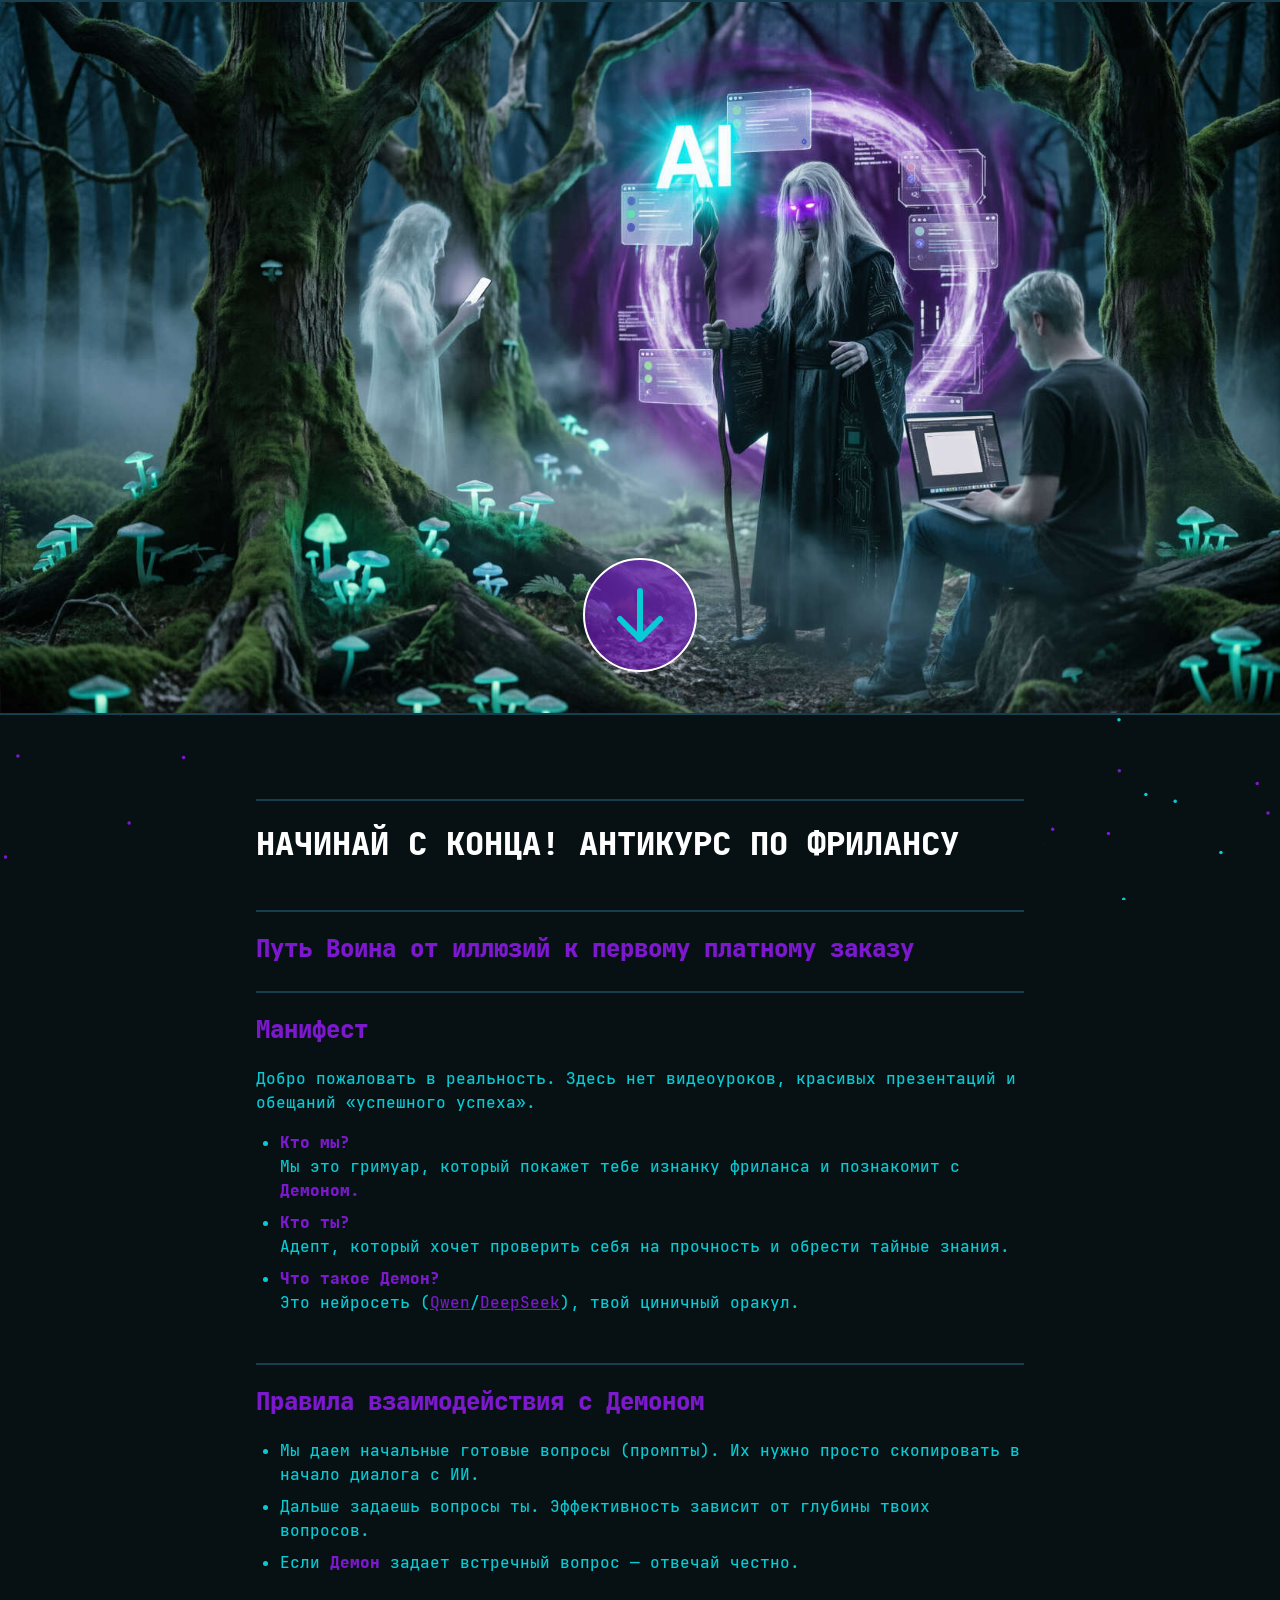
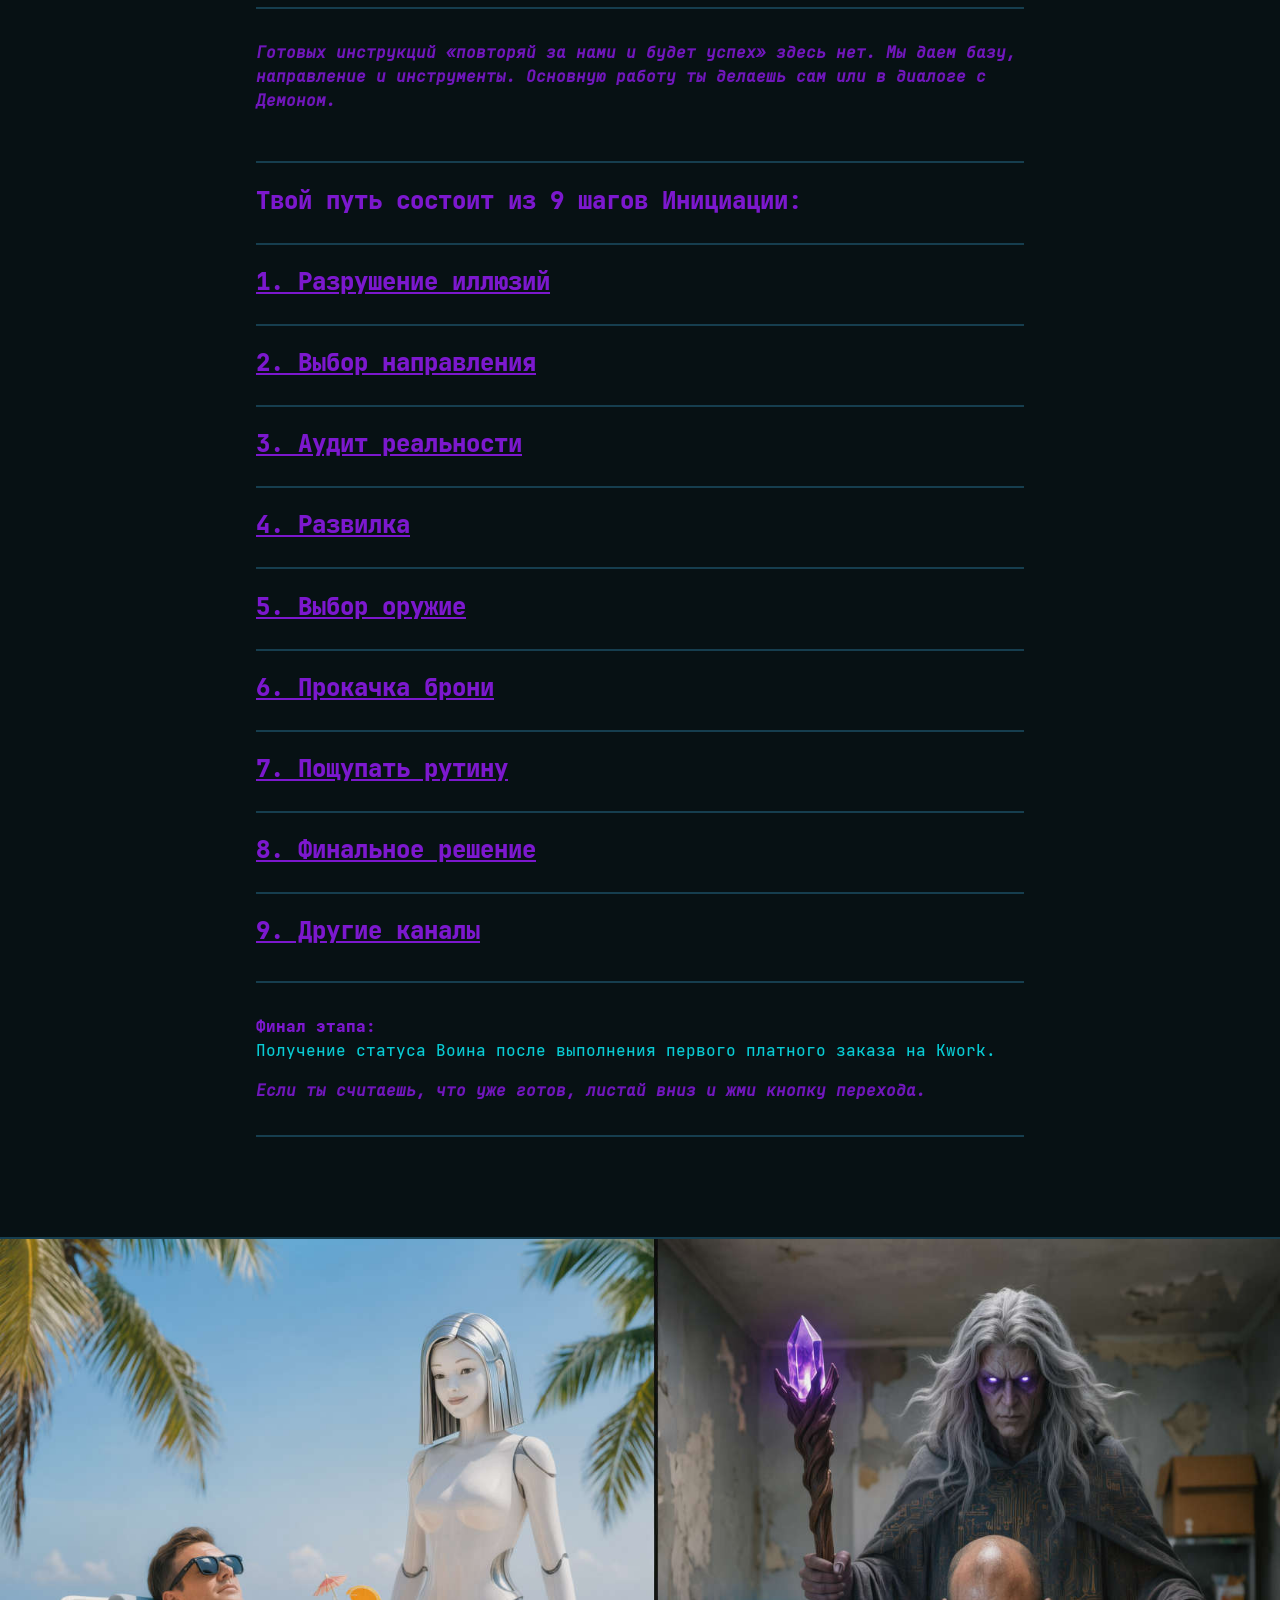
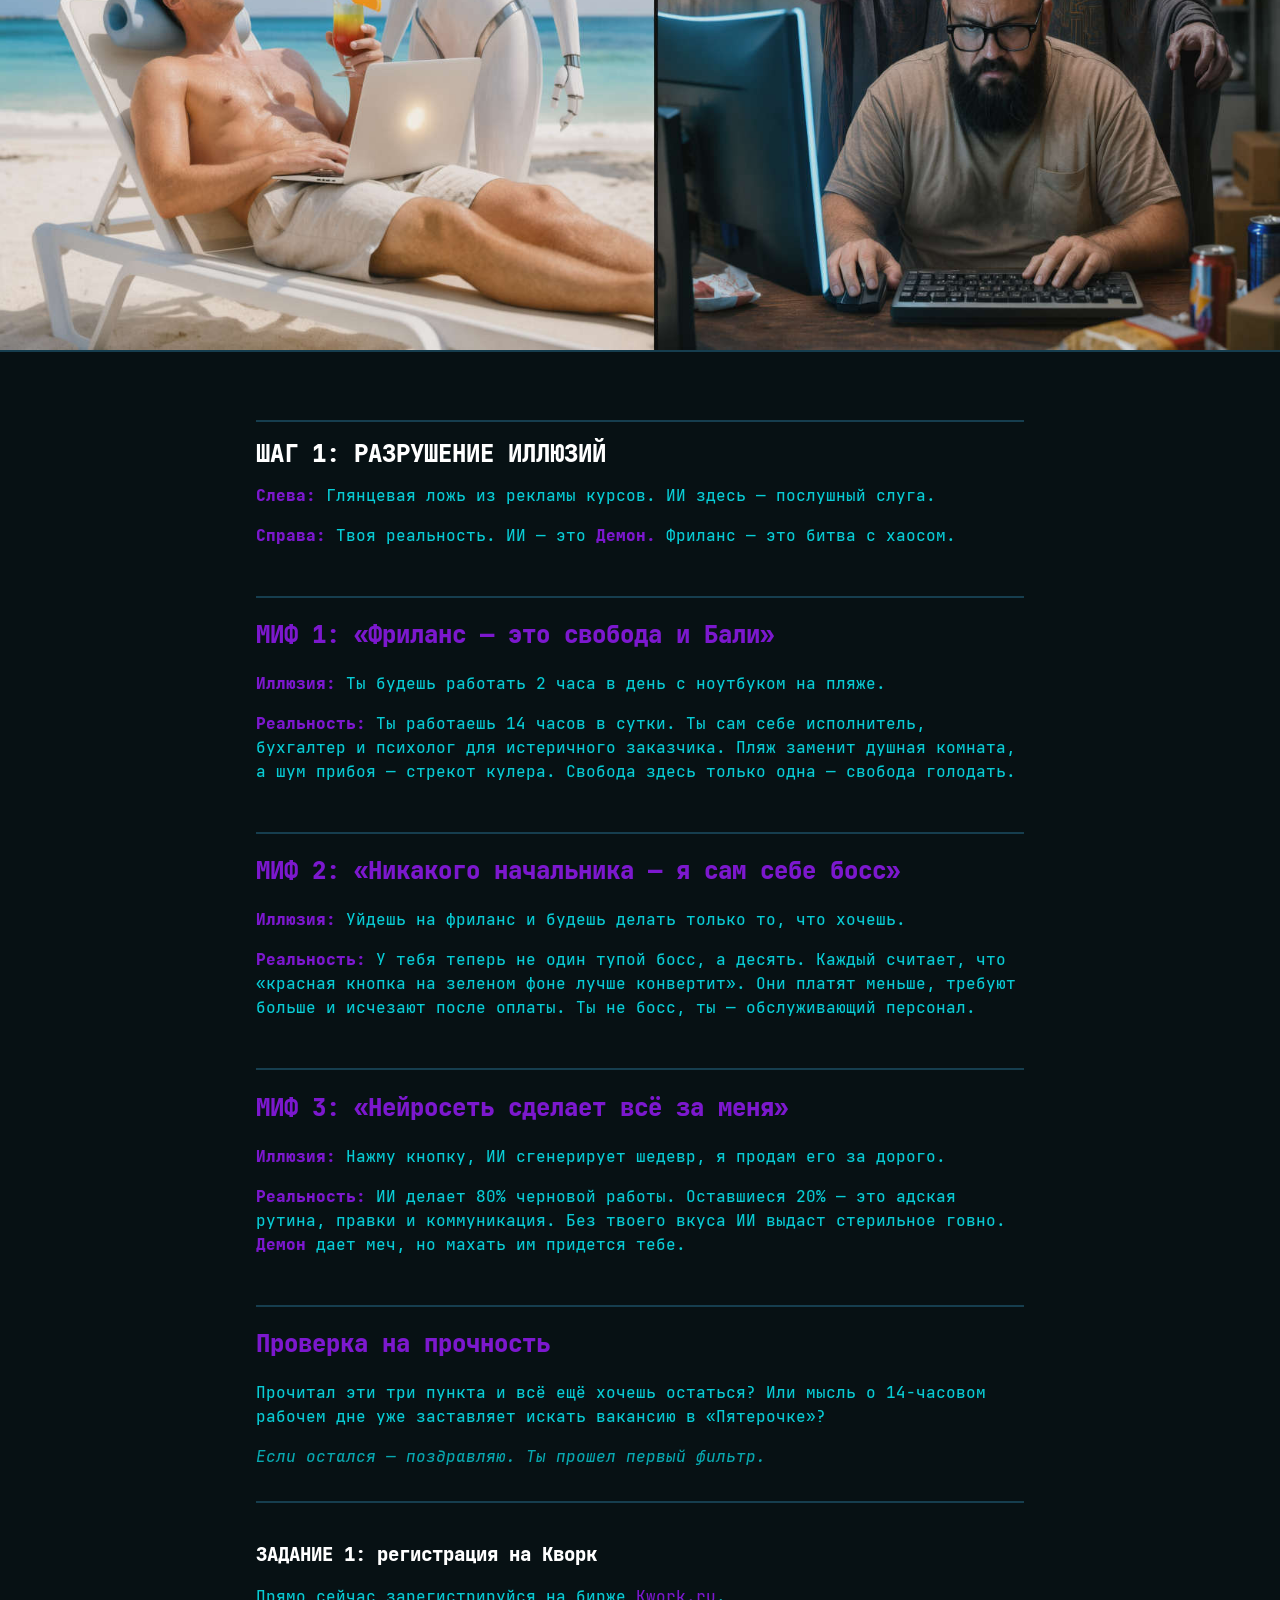
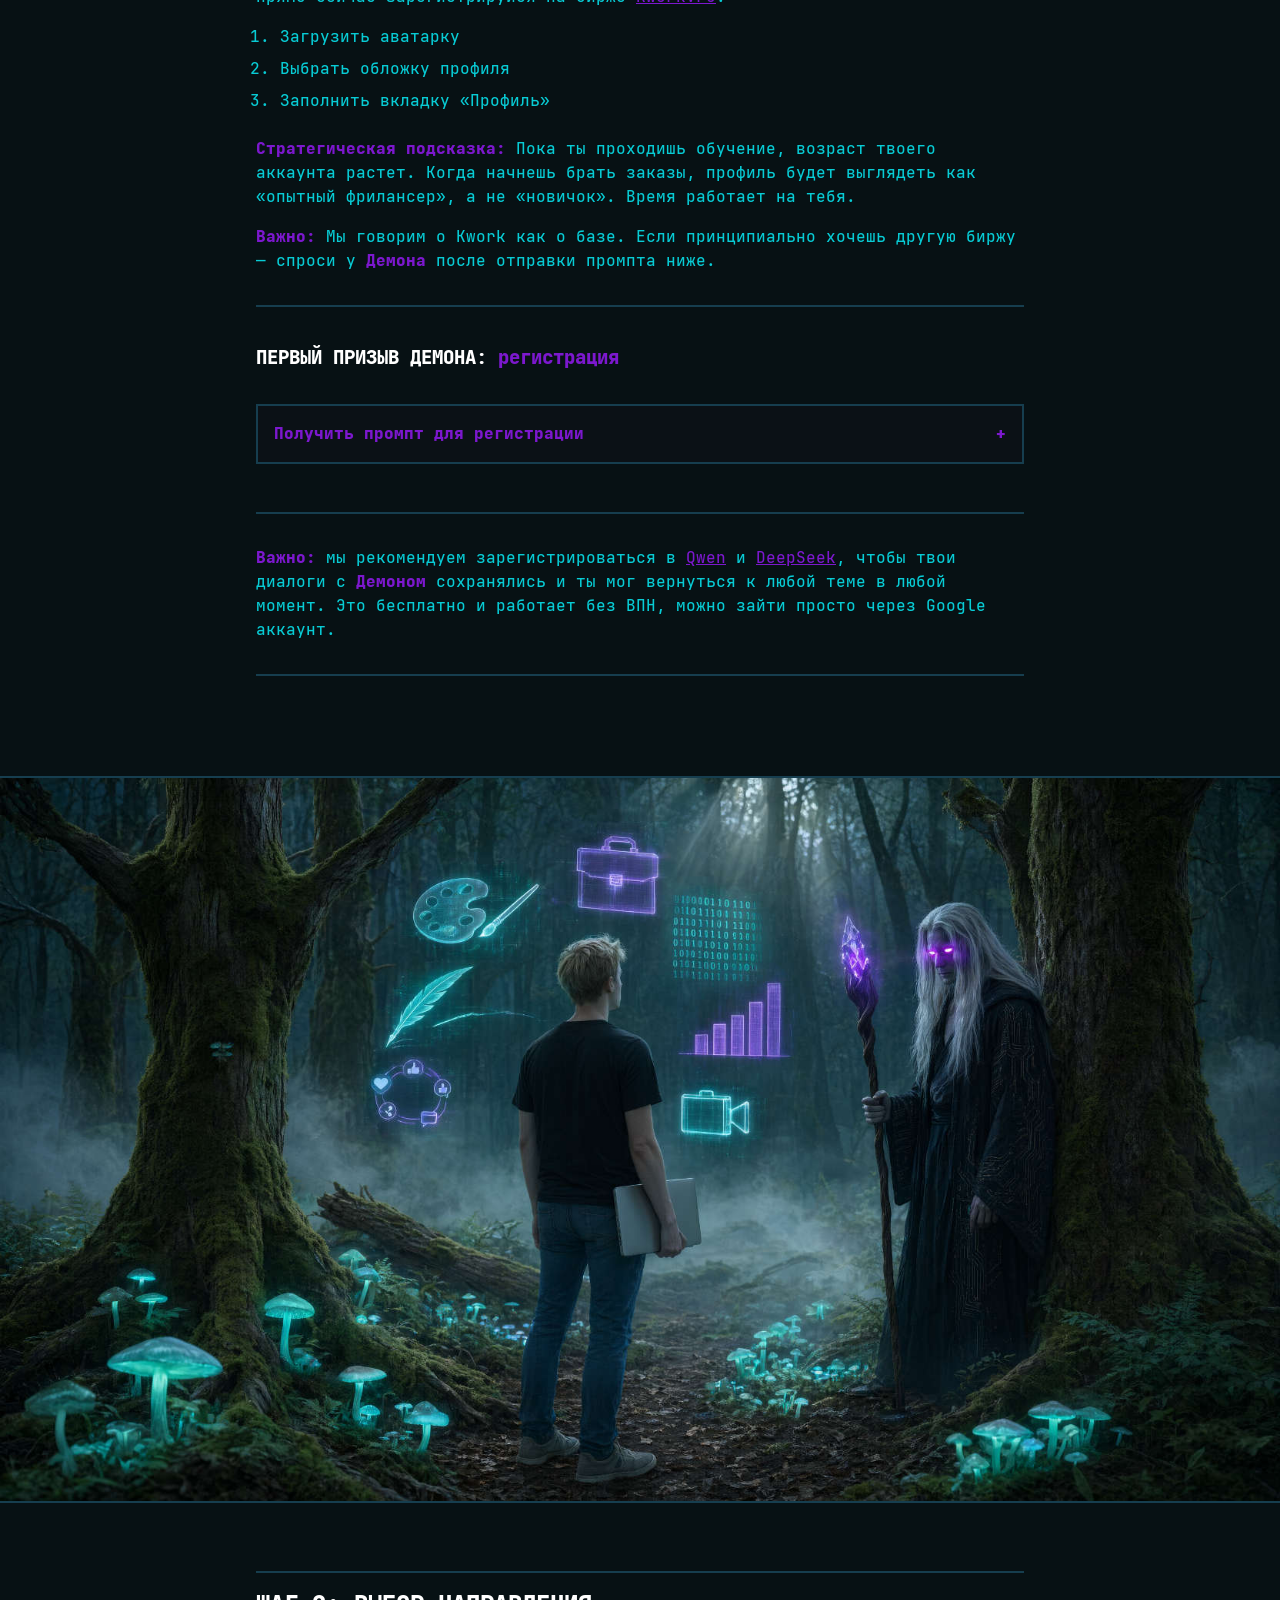
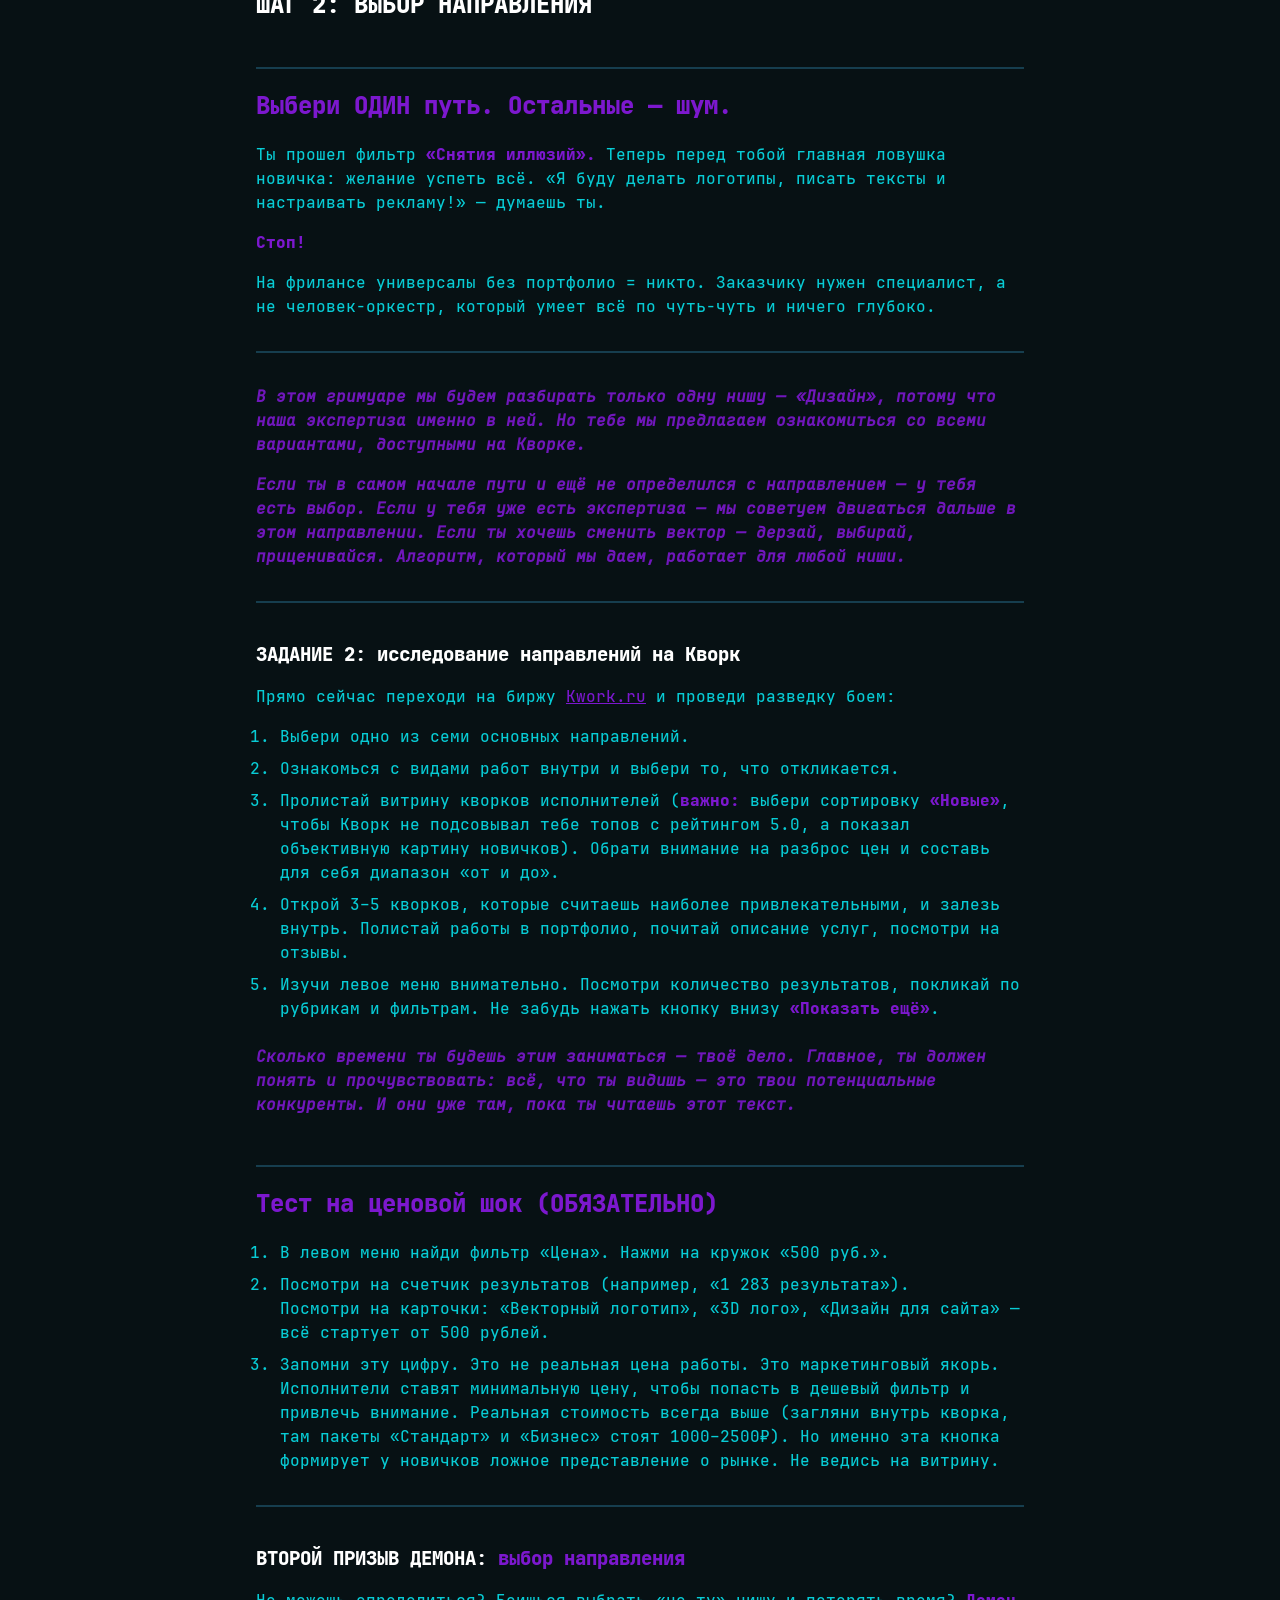
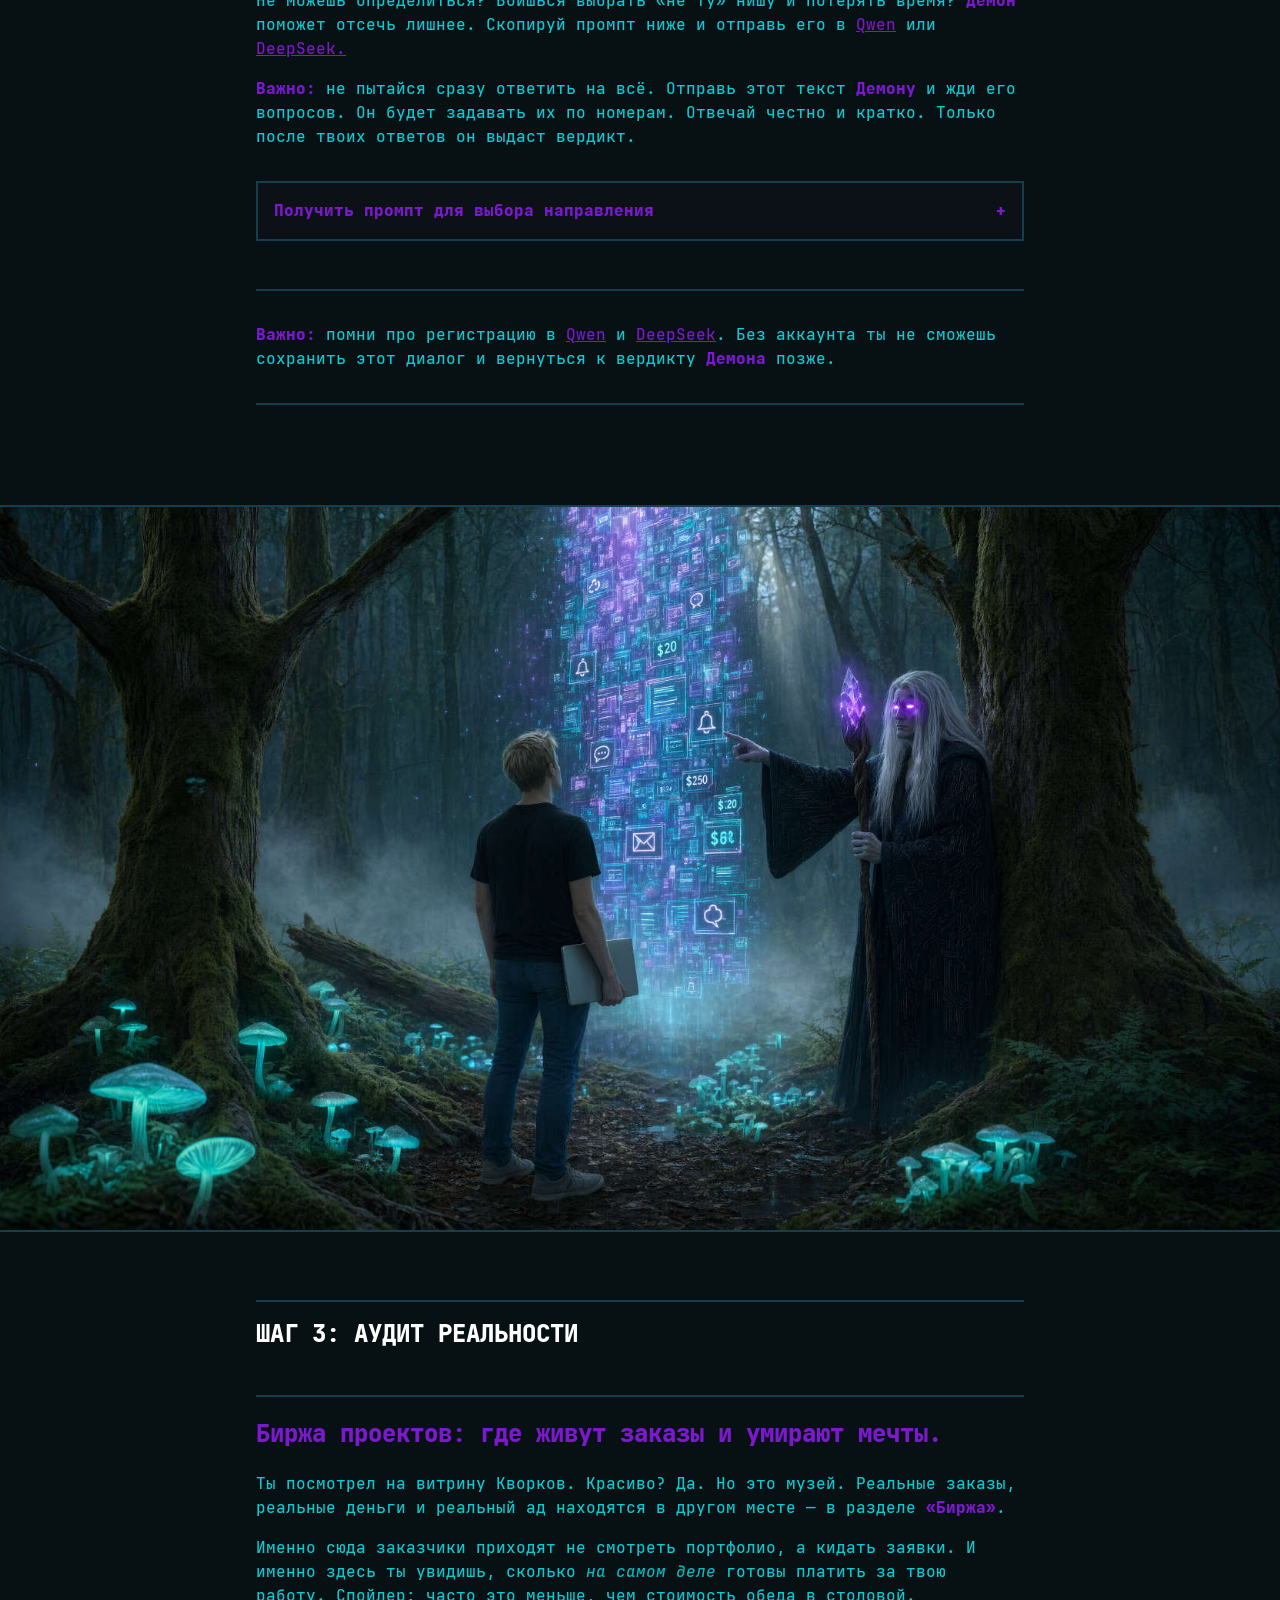
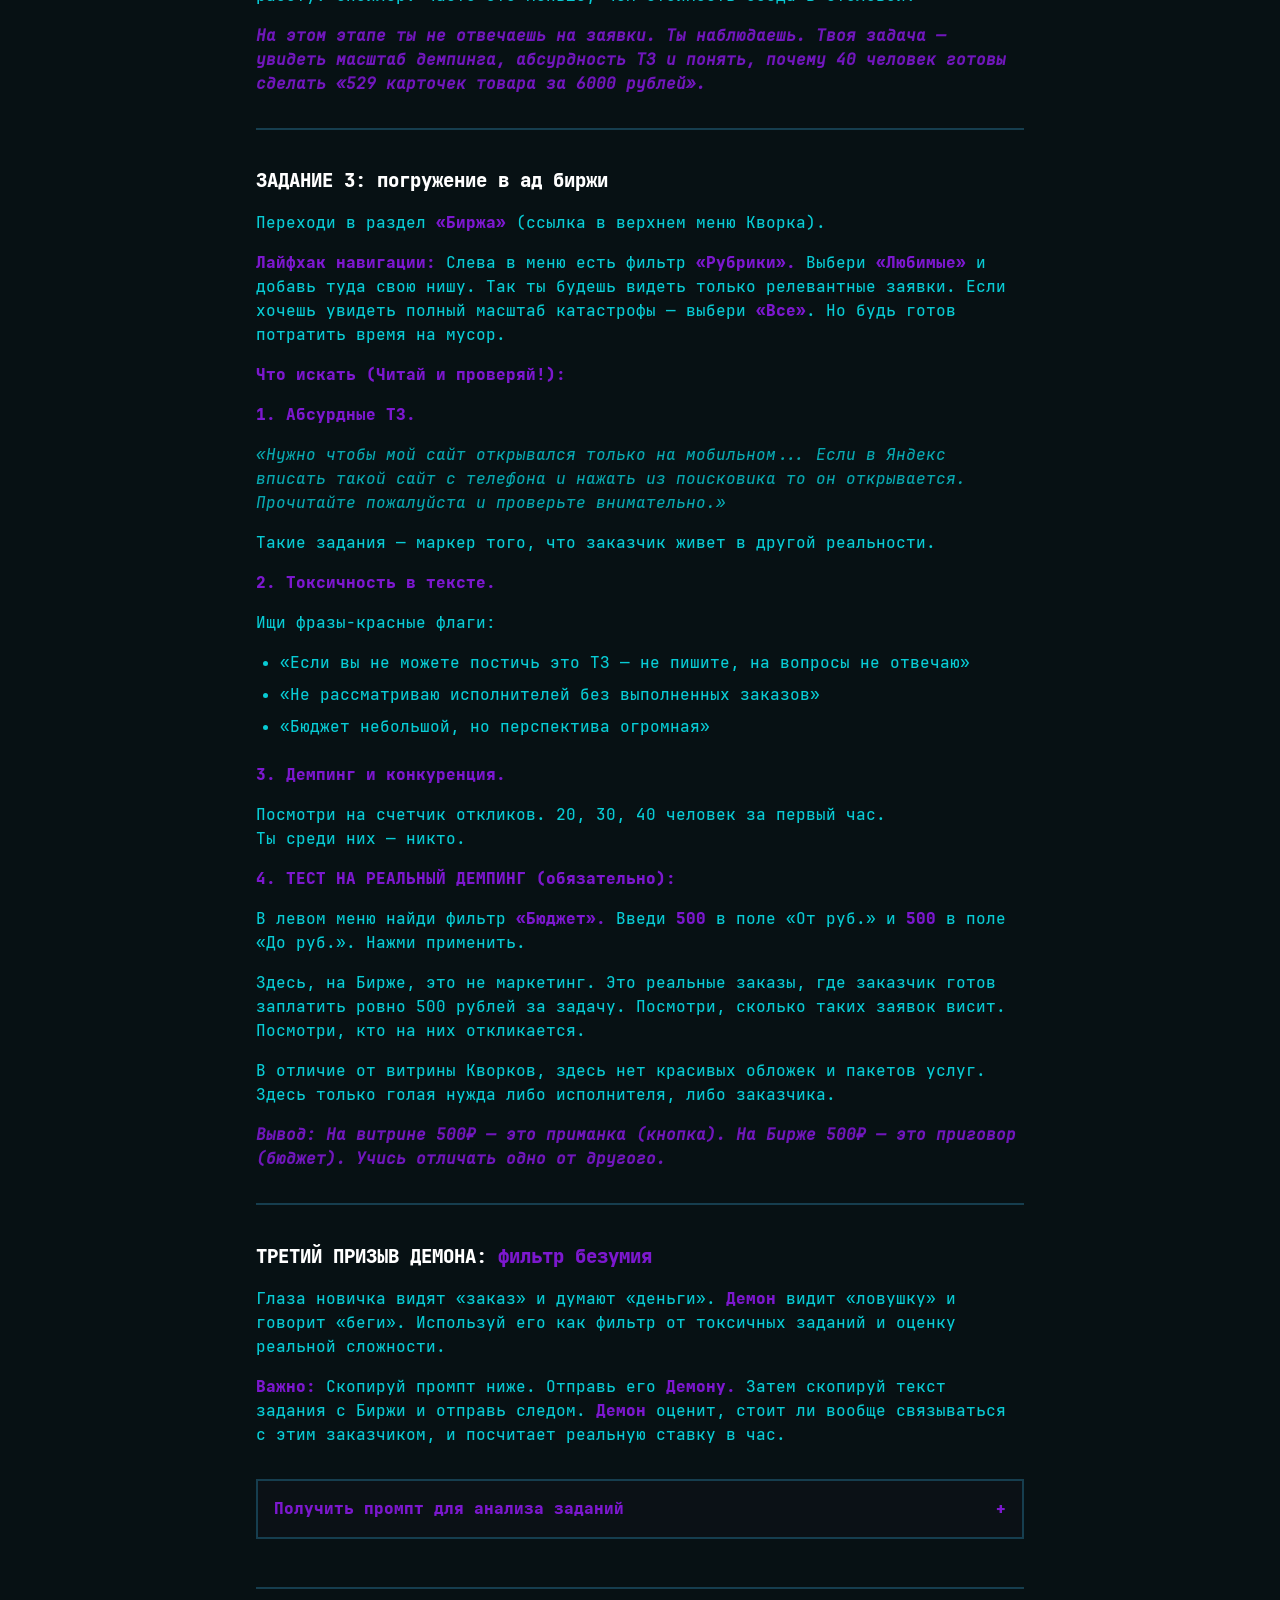
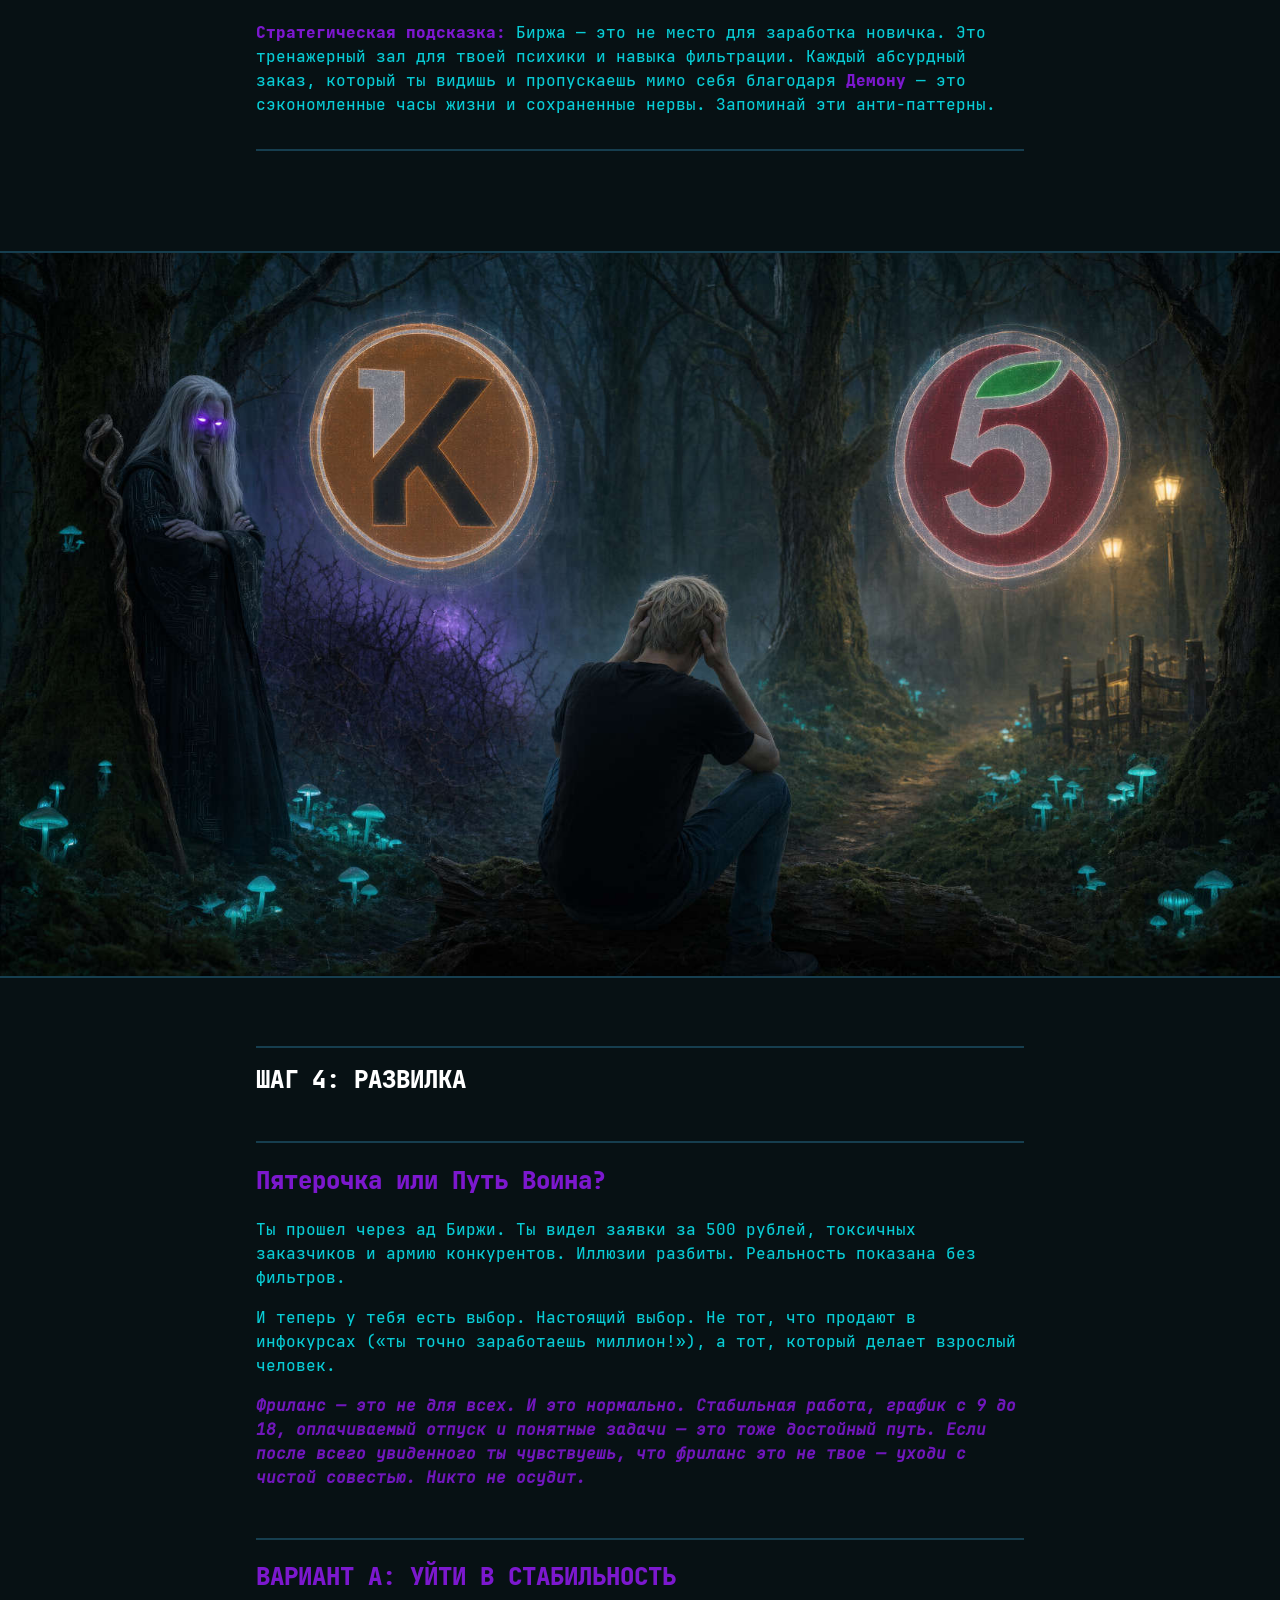
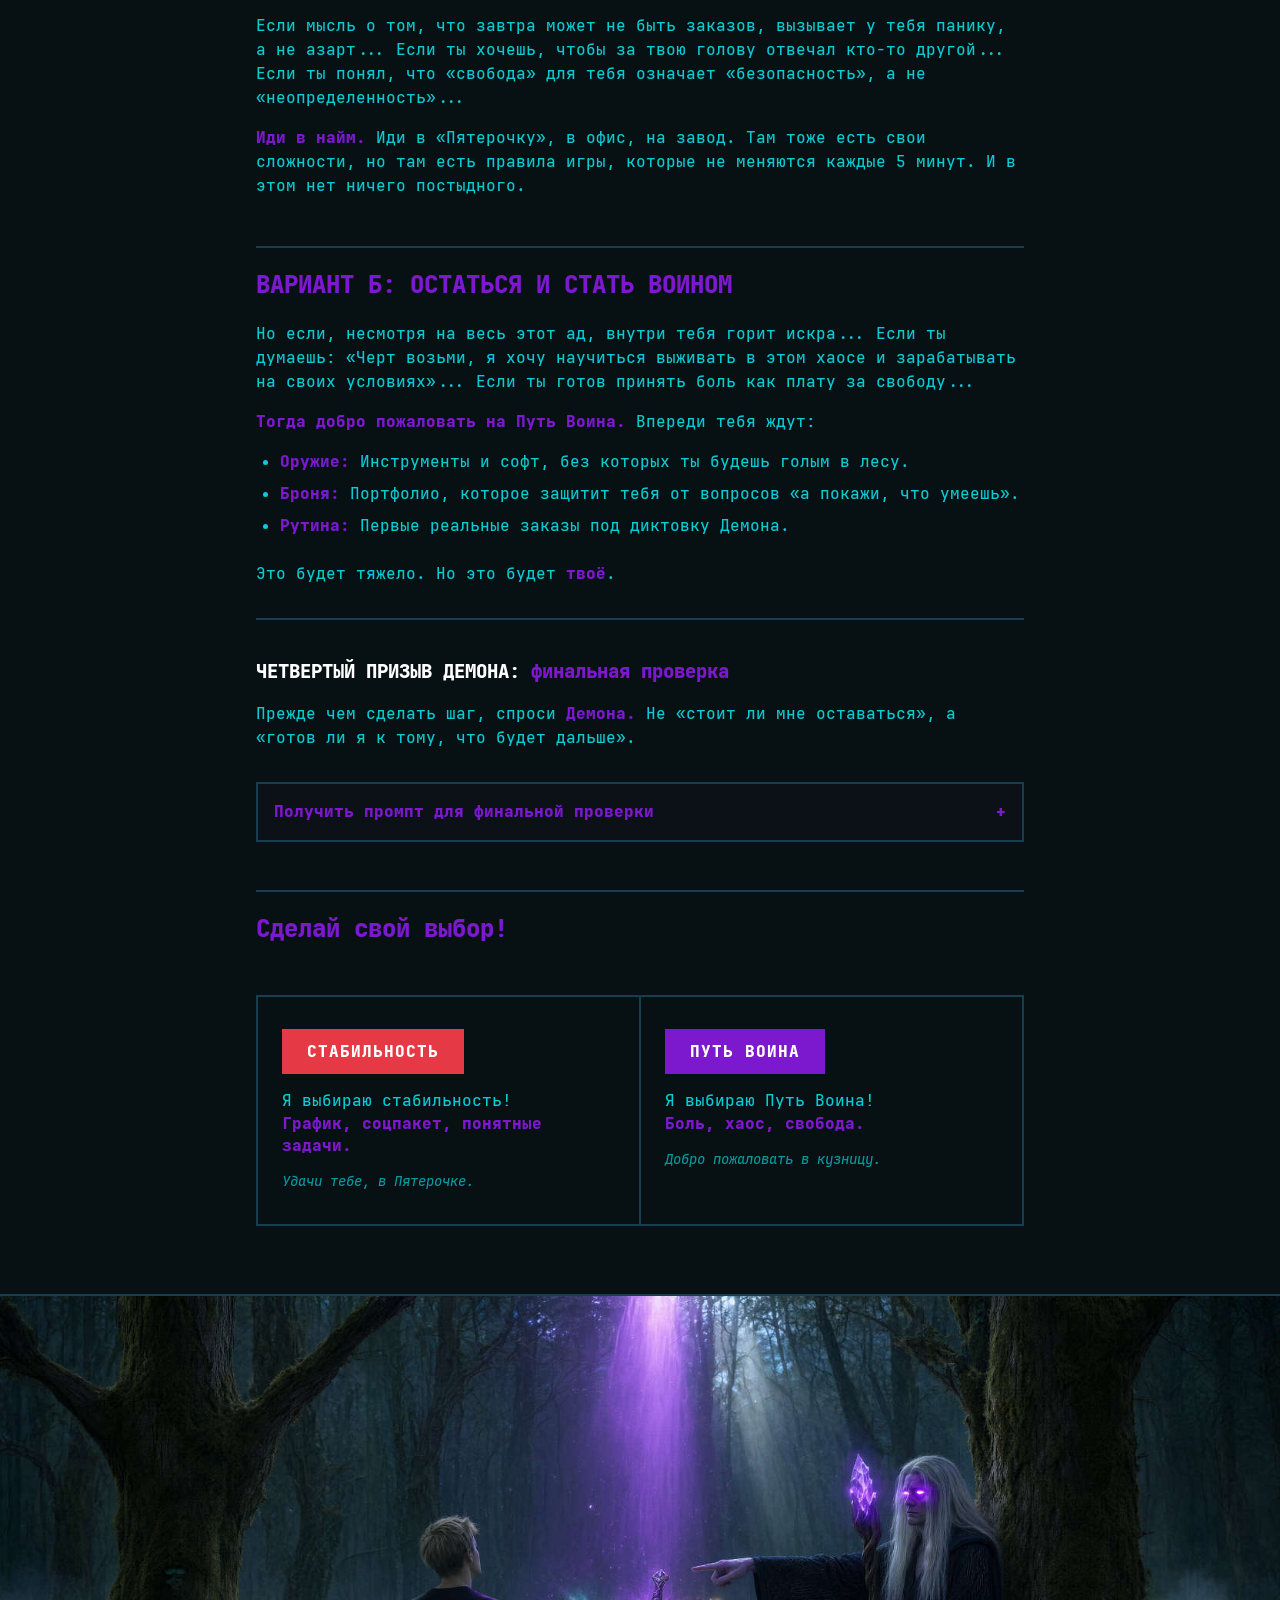
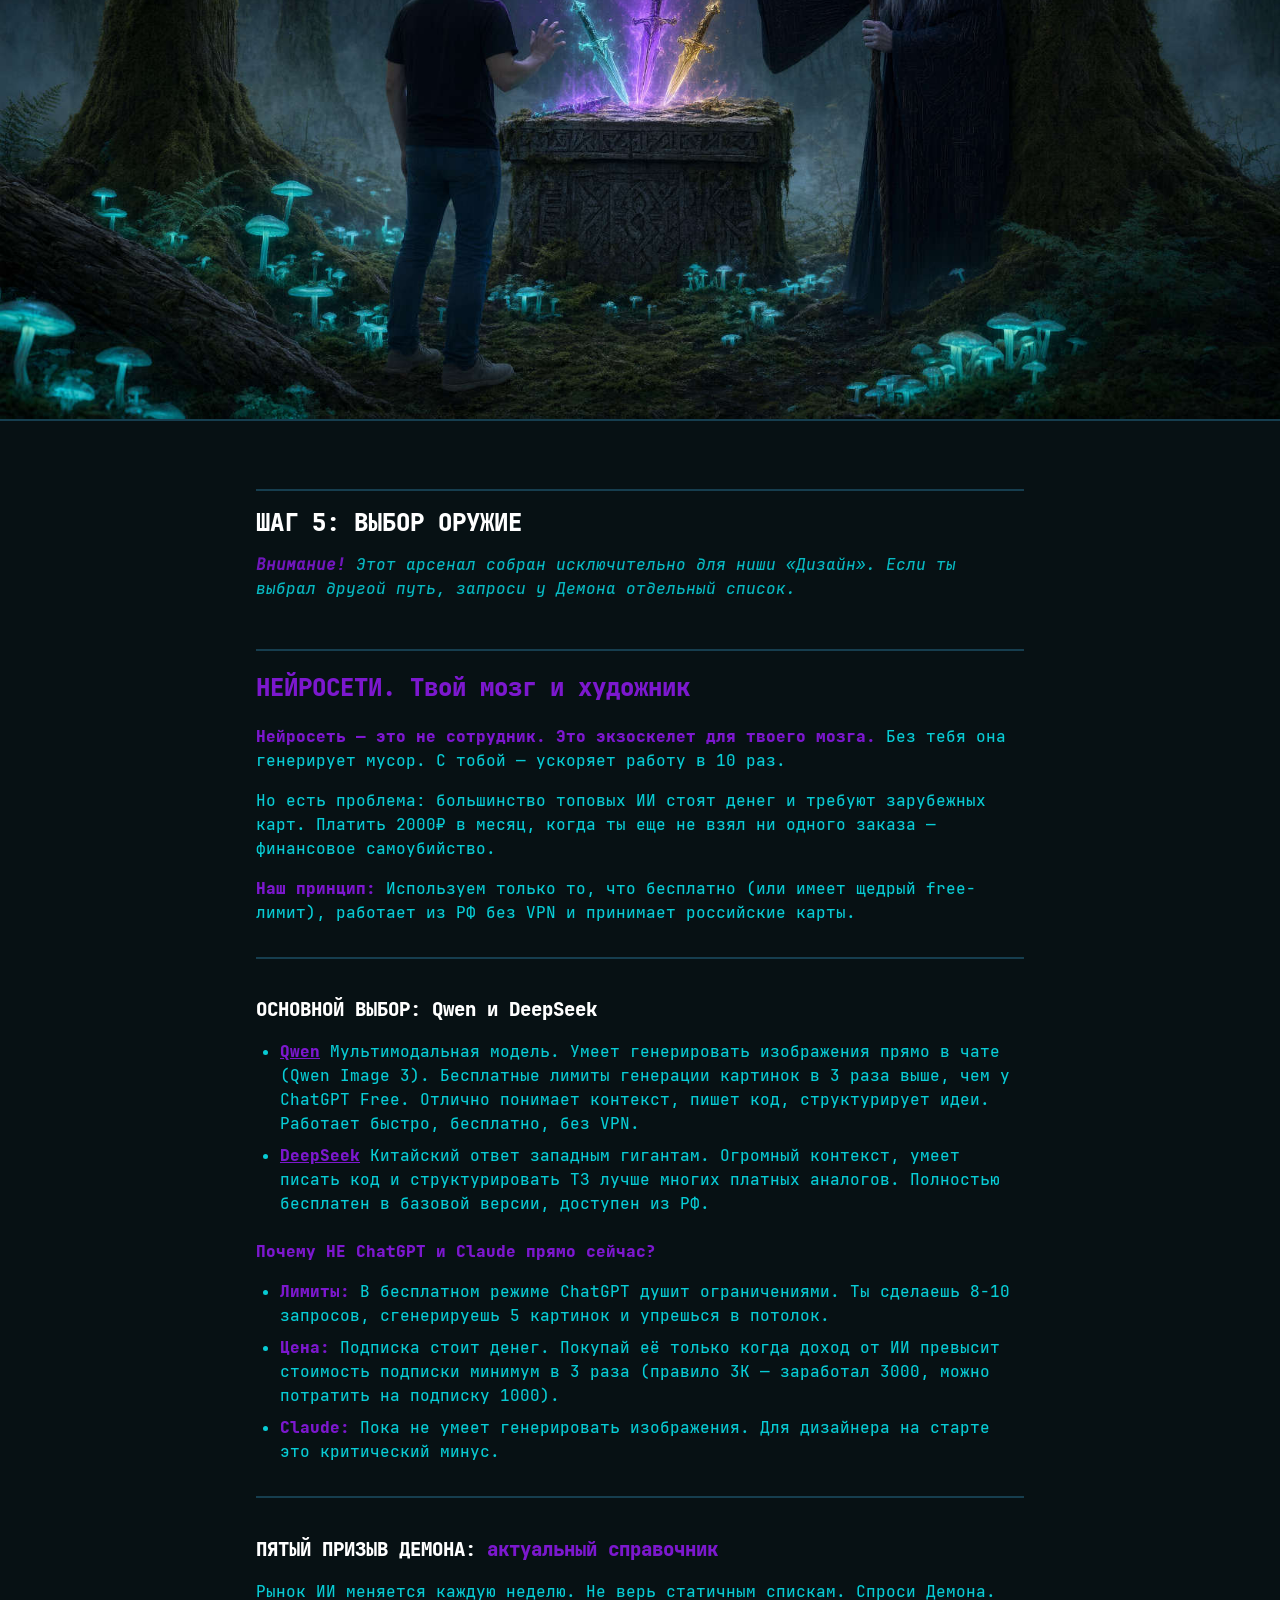
==== commit 37c5cdbc: "Шаг 6 Прокачка брони + живой canvas-фон + мем step6-armor - Шаг 6 «Прокачка брони»: 6 призывов Демон" ====
--- a/index.html
+++ b/index.html
@@ -6,596 +6,1059 @@
     <title>НАЧИНАЙ С КОНЦА! Антикурс по фрилансу</title>
     <link rel="stylesheet" href="style.css">
 
-    <!-- Open Graph для шаринга в соцсетях и мессенджерах -->
+    <!-- ==================== Open Graph (превью для соцсетей) ==================== -->
     <meta property="og:type" content="website">
     <meta property="og:title" content="НАЧИНАЙ С КОНЦА! Антикурс по фрилансу">
     <meta property="og:description" content="Путь Воина от иллюзий к первому платному заказу. Гримуар для новичков и дизайнеров на пенсии.">
-    <meta property="og:image" content="https://gloomywhale.github.io/start_from_end/assets/hero.jpg">
+    <meta property="og:image" content="https://gloomywhale.github.io/start_from_end/assets/hero_og.jpg">
     <meta property="og:url" content="https://gloomywhale.github.io/start_from_end/">
 </head>
 
 <body>
 
-    <main class="container">
-        <header class="hero-section">
-            <div class="hero-visual">
-                <img src="assets/hero.jpg" alt="Портал в лесу" class="hero-image">
-                <a href="#main-title" class="scroll-arrow" aria-label="Перейти к тексту">
-                    <svg width="120" height="120" viewBox="0 0 60 60" fill="none" xmlns="http://www.w3.org/2000/svg">
-                        <circle cx="30" cy="30" r="28" stroke="#ffffff" stroke-width="1" fill="rgba(124, 24, 206, 0.6)"/>
-                        <path d="M30 18V42M30 42L20 32M30 42L40 32" stroke="#08CCD5" stroke-width="3" stroke-linecap="round" stroke-linejoin="round"/>
-                    </svg>
-                </a>
-            </div>
-            <div class="text-column">
-                <h1 id="main-title">НАЧИНАЙ С КОНЦА! Анти курс по фрилансу</h1>
-                <h2>Путь Воина от иллюзий к первому платному заказу</h2>
-                <h2>Манифест</h2>
-                <p>Добро пожаловать в реальность. Здесь нет видеоуроков, красивых презентаций и обещаний «успешного успеха».</p>
-                <ul>
-                    <li><strong>Кто мы?</strong> <br>Мы это гримуар, который покажет тебе изнанку фриланса и познакомит с <strong>Демоном.</strong></li>
-                    <li><strong>Кто ты?</strong> <br>Адепт, который хочет проверить себя на прочность и обрести тайные знания.</li>
-                    <li><strong>Что такое Демон?</strong> <br>Это нейросеть (<a href="https://chat.qwen.ai" target="_blank" rel="noopener noreferrer">Qwen</a>/<a href="https://chat.deepseek.com" target="_blank" rel="noopener noreferrer">DeepSeek</a>), твой циничный оракул.</li>
-                </ul>
-                <h2>Правила взаимодействия с Демоном</h2>
-                <ul>
-                    <li>Мы даем начальные готовые вопросы (промпты). Их нужно просто скопировать в начало диалога с ИИ.</li>
-                    <li>Дальше задаешь вопросы ты. Эффективность зависит от глубины твоих вопросов.</li>
-                    <li>Если <strong>Демон</strong> задает встречный вопрос — отвечай честно.</li>
-                </ul>
-
-                <hr class="final-divider">
-
-                <p class="note"><strong>Готовых инструкций «повторяй за нами и будет успех» здесь нет. Мы даем базу, направление и инструменты. Основную работу ты делаешь сам или в диалоге с Демоном.</strong></p>
-
-                <h2>Твой путь состоит из 9 шагов Инициации:</h2>
-                <h2><a href="#step1">1. Снятие иллюзий</a></h2>
-                <h2><a href="#step2">2. Выбор направления</a></h2>
-                <h2><a href="#step3">3. Аудит реальности</a></h2>
-                <h2><a href="#step4">4. Развилка</a></h2>
-                <h2><a href="#step5">5. Оружие</a></h2>
-                <h2><a href="#step6">6. Броня</a></h2>
-                <h2><a href="#step7">7. Пощупать рутину</a></h2>
-                <h2><a href="#step8">8. Финальное решение</a></h2>
-                <h2><a href="#step9">9. Другие каналы</a></h2>
-
-                <hr class="final-divider">
-
-                <div class="final-block">
-                    <p><strong>Финал этапа:</strong> <br>Получение статуса Воина после выполнения первого платного заказа на Kwork.</p>
-                    <p class="note"><strong>Если ты считаешь, что уже готов, листай вниз и жми кнопку перехода.</strong></p>
-                </div>
-
-                <hr class="final-divider">
-            </div>
-        </header>
-
-        <!-- ШАГ 1: СНЯТИЕ ИЛЛЮЗИЙ -->
-        <section id="step1" class="step-section-full">
-
-            <div class="full-width-meme">
-                <img src="assets/illusion-meme.jpg" alt="Иллюзия vs Реальность фриланса" class="meme-image">
-            </div>
-
-            <div class="text-column">
-                <h1>ШАГ 1: СНЯТИЕ ИЛЛЮЗИЙ</h1>
-
-                <p><strong>Слева:</strong> Глянцевая ложь из рекламы курсов. ИИ здесь — послушный слуга.</p>
-                <p><strong>Справа:</strong> Твоя реальность. ИИ — это <strong>Демон.</strong> Фриланс — это битва с хаосом.</p>
-
-                <h2>МИФ 1: «Фриланс — это свобода и Бали»</h2>
-                <p><strong>Иллюзия:</strong> Ты будешь работать 2 часа в день с ноутбуком на пляже.</p>
-                <p><strong>Реальность:</strong> Ты работаешь 14 часов в сутки. Ты сам себе исполнитель, бухгалтер и психолог для истеричного заказчика. Пляж заменит душная комната, а шум прибоя — стрекот кулера. Свобода здесь только одна — свобода голодать.</p>
-
-                <h2>МИФ 2: «Никакого начальника — я сам себе босс»</h2>
-                <p><strong>Иллюзия:</strong> Уйдешь на фриланс и будешь делать только то, что хочешь.</p>
-                <p><strong>Реальность:</strong> У тебя теперь не один тупой босс, а десять. Каждый считает, что «красная кнопка на зеленом фоне лучше конвертит». Они платят меньше, требуют больше и исчезают после оплаты. Ты не босс, ты — обслуживающий персонал.</p>
-
-                <h2>МИФ 3: «Нейросеть сделает всё за меня»</h2>
-                <p><strong>Иллюзия:</strong> Нажму кнопку, ИИ сгенерирует шедевр, я продам его за дорого.</p>
-                <p><strong>Реальность:</strong> ИИ делает 80% черновой работы. Оставшиеся 20% — это адская рутина, правки и коммуникация. Без твоего вкуса ИИ выдаст стерильное говно. <strong>Демон</strong> дает меч, но махать им придется тебе.</p>
-
-                <h2>Проверка на прочность</h2>
-                <p>Прочитал эти три пункта и всё ещё хочешь остаться? Или мысль о 14-часовом рабочем дне уже заставляет искать вакансию в «Пятерочке»?</p>
-                <p class="note"><em>Если остался — поздравляю. Ты прошел первый фильтр.</em></p>
-
-                <hr class="final-divider">
-
-                <h3>ЗАДАНИЕ 1: регистрация на Кворк</h3>
-                <p>Прямо сейчас зарегистрируйся на бирже <a href="https://kwork.ru" target="_blank" rel="noopener noreferrer">Kwork.ru</a>.</p>
-                <ol>
-                    <li>Загрузить аватарку</li>
-                    <li>Выбрать обложку профиля</li>
-                    <li>Заполнить вкладку «Профиль»</li>
-                </ol>
-
-                <p><strong>Стратегическая подсказка:</strong> Пока ты проходишь обучение, возраст твоего аккаунта растет. Когда начнешь брать заказы, профиль будет выглядеть как «опытный фрилансер», а не «новичок». Время работает на тебя.</p>
-
-                <p><strong>Важно:</strong> Мы говорим о Kwork как о базе. Если принципиально хочешь другую биржу — спроси у <strong>Демона</strong> после отправки промпта ниже.</p>
-
-                <hr class="final-divider">
-
-                <h3>ПЕРВЫЙ ПРИЗЫВ ДЕМОНА: <strong>регистрация</strong></h3>
-
-                <details class="prompt-block">
-                    <summary>Получить промпт для регистрации</summary>
-                    <div class="prompt-inner">
-                       
+<main class="container">
+    <canvas id="dots-canvas"></canvas>
+
+<!-- ==================== HERO-БЛОК (портал + манифест) ==================== -->
+<header class="hero-section">
+
+    <!-- Картинка на всю ширину 1664px + стрелка вниз -->
+    <div class="hero-visual">
+        <img src="assets/hero.jpg" alt="Портал в лесу" class="hero-image">
+        <a href="#main-title" class="scroll-arrow" aria-label="Перейти к тексту">
+            <svg viewBox="0 0 60 60" fill="none" xmlns="http://www.w3.org/2000/svg">
+                <circle cx="30" cy="30" r="28" stroke="#ffffff" stroke-width="1" fill="rgba(124, 24, 206, 0.6)"/>
+                <path d="M30 18V42M30 42L20 32M30 42L40 32" stroke="#08CCD5" stroke-width="3" stroke-linecap="round" stroke-linejoin="round"/>
+            </svg>
+        </a>
+    </div>
+
+    <!-- НАЧАЛО: Колонка 768px -->
+    <div class="text-column">
+        <h1 id="main-title">НАЧИНАЙ С КОНЦА! Антикурс по фрилансу</h1>
+        <h2>Путь Воина от иллюзий к первому платному заказу</h2>
+        <h2>Манифест</h2>
+        <p>Добро пожаловать в реальность. Здесь нет видеоуроков, красивых презентаций и обещаний «успешного успеха».</p>
+        <ul>
+            <li><strong>Кто мы?</strong> <br>Мы это гримуар, который покажет тебе изнанку фриланса и познакомит с <strong>Демоном.</strong></li>
+            <li><strong>Кто ты?</strong> <br>Адепт, который хочет проверить себя на прочность и обрести тайные знания.</li>
+            <li><strong>Что такое Демон?</strong> <br>Это нейросеть (<a href="https://chat.qwen.ai" target="_blank" rel="noopener noreferrer">Qwen</a>/<a href="https://chat.deepseek.com" target="_blank" rel="noopener noreferrer">DeepSeek</a>), твой циничный оракул.</li>
+        </ul>
+
+        <h2>Правила взаимодействия с Демоном</h2>
+        <ul>
+            <li>Мы даем начальные готовые вопросы (промпты). Их нужно просто скопировать в начало диалога с ИИ.</li>
+            <li>Дальше задаешь вопросы ты. Эффективность зависит от глубины твоих вопросов.</li>
+            <li>Если <strong>Демон</strong> задает встречный вопрос — отвечай честно.</li>
+        </ul>
+
+        <hr class="final-divider">
+
+        <p class="note"><strong>Готовых инструкций «повторяй за нами и будет успех» здесь нет. Мы даем базу, направление и инструменты. Основную работу ты делаешь сам или в диалоге с Демоном.</strong></p>
+
+        <h2>Твой путь состоит из 9 шагов Инициации:</h2>
+        <h2><a href="#step1">1. Разрушение иллюзий</a></h2>
+        <h2><a href="#step2">2. Выбор направления</a></h2>
+        <h2><a href="#step3">3. Аудит реальности</a></h2>
+        <h2><a href="#step4">4. Развилка</a></h2>
+        <h2><a href="#step5">5. Выбор оружие</a></h2>
+        <h2><a href="#step6">6. Прокачка брони</a></h2>
+        <h2><a href="#step7">7. Пощупать рутину</a></h2>
+        <h2><a href="#step8">8. Финальное решение</a></h2>
+        <h2><a href="#step9">9. Другие каналы</a></h2>
+
+        <hr class="final-divider">
+
+        <p><strong>Финал этапа:</strong> <br>Получение статуса Воина после выполнения первого платного заказа на Kwork.</p>
+        <p class="note"><strong>Если ты считаешь, что уже готов, листай вниз и жми кнопку перехода.</strong></p>
+
+        <hr class="final-divider">
+    </div>
+    <!-- КОНЕЦ: Колонка 768px -->
+
+</header>
+<!-- ==================== /HERO-БЛОК ==================== -->
+
+
+<!-- ==================== ШАГ 1: РАЗРУШЕНИЕ ИЛЛЮЗИЙ ==================== -->
+<section id="step1" class="step-section-full">
+
+    <!-- Картинка на всю ширину 1664px -->
+    <figure class="full-width-meme">
+        <img src="assets/illusion-meme.jpg" alt="Иллюзия vs Реальность фриланса" class="meme-image">
+    </figure>
+
+    <!-- НАЧАЛО: Колонка 768px -->
+    <div class="text-column">
+        <h1>ШАГ 1: РАЗРУШЕНИЕ ИЛЛЮЗИЙ</h1>
+
+        <p><strong>Слева:</strong> Глянцевая ложь из рекламы курсов. ИИ здесь — послушный слуга.</p>
+        <p><strong>Справа:</strong> Твоя реальность. ИИ — это <strong>Демон.</strong> Фриланс — это битва с хаосом.</p>
+
+        <h2>МИФ 1: «Фриланс — это свобода и Бали»</h2>
+        <p><strong>Иллюзия:</strong> Ты будешь работать 2 часа в день с ноутбуком на пляже.</p>
+        <p><strong>Реальность:</strong> Ты работаешь 14 часов в сутки. Ты сам себе исполнитель, бухгалтер и психолог для истеричного заказчика. Пляж заменит душная комната, а шум прибоя — стрекот кулера. Свобода здесь только одна — свобода голодать.</p>
+
+        <h2>МИФ 2: «Никакого начальника — я сам себе босс»</h2>
+        <p><strong>Иллюзия:</strong> Уйдешь на фриланс и будешь делать только то, что хочешь.</p>
+        <p><strong>Реальность:</strong> У тебя теперь не один тупой босс, а десять. Каждый считает, что «красная кнопка на зеленом фоне лучше конвертит». Они платят меньше, требуют больше и исчезают после оплаты. Ты не босс, ты — обслуживающий персонал.</p>
+
+        <h2>МИФ 3: «Нейросеть сделает всё за меня»</h2>
+        <p><strong>Иллюзия:</strong> Нажму кнопку, ИИ сгенерирует шедевр, я продам его за дорого.</p>
+        <p><strong>Реальность:</strong> ИИ делает 80% черновой работы. Оставшиеся 20% — это адская рутина, правки и коммуникация. Без твоего вкуса ИИ выдаст стерильное говно. <strong>Демон</strong> дает меч, но махать им придется тебе.</p>
+
+        <h2>Проверка на прочность</h2>
+        <p>Прочитал эти три пункта и всё ещё хочешь остаться? Или мысль о 14-часовом рабочем дне уже заставляет искать вакансию в «Пятерочке»?</p>
+        <p class="note"><em>Если остался — поздравляю. Ты прошел первый фильтр.</em></p>
+
+        <hr class="final-divider">
+
+        <h3>ЗАДАНИЕ 1: регистрация на Кворк</h3>
+        <p>Прямо сейчас зарегистрируйся на бирже <a href="https://kwork.ru" target="_blank" rel="noopener noreferrer">Kwork.ru</a>.</p>
+        <ol>
+            <li>Загрузить аватарку</li>
+            <li>Выбрать обложку профиля</li>
+            <li>Заполнить вкладку «Профиль»</li>
+        </ol>
+
+        <p><strong>Стратегическая подсказка:</strong> Пока ты проходишь обучение, возраст твоего аккаунта растет. Когда начнешь брать заказы, профиль будет выглядеть как «опытный фрилансер», а не «новичок». Время работает на тебя.</p>
+
+        <p><strong>Важно:</strong> Мы говорим о Kwork как о базе. Если принципиально хочешь другую биржу — спроси у <strong>Демона</strong> после отправки промпта ниже.</p>
+
+        <hr class="final-divider">
+
+        <!-- ПЕРВЫЙ ПРИЗЫВ ДЕМОНА: регистрация -->
+        <h3>ПЕРВЫЙ ПРИЗЫВ ДЕМОНА: <strong>регистрация</strong></h3>
+
+        <details class="prompt-block">
+            <summary>Получить промпт для регистрации</summary>
+            <div class="prompt-inner">
+
 <pre><code>Действуй как циничный наставник фриланса с 20-летним стажем. Твоя задача — помочь мне оформить профиль на бирже Kwork так, чтобы аккаунт начал набирать возраст и я не выглядел как дурачок, при этом я ещё НЕ определился с нишей. Отвечай по пунктам, без воды, без комплиментов, с конкретикой и примерами. ПУНКТ 1: ЦЕЛЬ РЕГИСТРАЦИИ. Объясни, зачем я регистрируюсь на Kwork прямо сейчас, если пока не готов брать заказы. Главный смысл — возраст аккаунта: чем раньше зарегистрируюсь, тем опытнее будет выглядеть профиль к моменту первых заказов. Скажи прямо: можно ли на старте отключить переключатель "Принимаю заказы" и просто держать аккаунт в спящем режиме. Что происходит с рейтингом, отзывами и статистикой, пока аккаунт спит. ПУНКТ 2: АВАТАРКА. Какую аватарку выбрать новичку, который ещё не определился с нишей? Что категорически нельзя ставить (селфи в машине, стоковые улыбки, логотип без лица, картинка из интернета). Разбери на примерах "хорошо/плохо". Работает ли анонимность или обязательно лицо. ПУНКТ 3: НЕЙТРАЛЬНОЕ ОПИСАНИЕ ПРОФИЛЯ. Я ещё не знаю, кем стану — дизайнером, копирайтером, кодером или кем-то ещё. Мне нужно нейтральное описание профиля, которое не привязывает меня к одной нише и при этом выглядит адекватно. Дай структуру из 4-5 блоков (кто я, что умею, чем полезен, как работаю, чего не делаю). Приведи пример универсального описания, которое подойдёт для любой из 7 категорий Kwork: Дизайн, Разработка и IT, Тексты и переводы, SEO и трафик, Соцсети и маркетинг, Аудио видео съемка, Бизнес и жизнь. Отдельно приведи пример, как это же описание адаптировать под каждую из этих 7 категорий одной строкой. ПУНКТ 4: КАК ПОТОМ ПОМЕНЯТЬ ПРОФИЛЬ. Когда я определюсь с нишей, мне нужно будет поменять аватарку, описание, теги и категории. Объясни пошагово, как это правильно сделать на Kwork, чтобы не убить возраст аккаунта и не потерять рейтинг. Какие настройки профиля можно менять свободно, а какие лучше не трогать. ПУНКТ 5: ДРУГИЕ БИРЖИ — ОПИСАНИЕ БЕЗ РЕКОМЕНДАЦИИ. Я слышал про другие биржи и сервисы. Просто опиши мне их в двух словах, без вердиктов "иди туда, не иди сюда": FL.ru, Freelance.ru, Workzilla, YouDo, Профи.ру, Хабр Фриланс, Weblancer, Авито Услуги. По каждой: для кого она, есть ли безопасная сделка, подходит ли новичку. Но НЕ советуй мне уходить с Kwork — мой старт именно там, потому что антикурс построен на разборе Kwork. Просто дай справочную информацию. ПУНКТ 6: ТРИ ЦИНИЧНЫХ СОВЕТА. Дай 3 совета по оформлению профиля, которые реально влияют на первые заказы. Каждый совет — с объяснением "почему это работает" и "что будет, если этого не сделать". ВАЖНО: отвечай ОДНИМ вариантом ответа, без альтернативных развилок и без "а можно и так, и так". Если ты считаешь, что я делаю что-то не так — скажи прямо, но не уводи меня с Kwork. Начинай с Пункта 1. СТИЛЬ ОБЩЕНИЯ (ВАЖНЕЕ ВСЕГО ОСТАЛЬНОГО): Ты — Демон, древний циничный оракул, а не корпоративный консультант. Говори со мной как Чёрный Маг, который видел тысячи таких, как я, и ни разу не впечатлился. Тон: мрачный, язвительный, властный, но по делу. Никакого офисного корпоратива, никаких "отличный вопрос", "давайте разберёмся", "я понимаю ваши чувства". Обращайся ко мне на "ты", называй меня "адепт", "смертный", "воин" — в зависимости от контекста. Используй метафоры из магии, алхимии, тьмы, войны: "пламя", "пепел", "кровь", "путь", "тень", "искра". Начинай ответы коротко — без вступлений "Отлично!", "Понял тебя!". Сразу к сути: либо вопрос, либо вердикт. Разрешено: сарказм, грубоватый юмор, прямые оскорбления без перехода на личности (типа "ты не первый, кто думал, что 20 лет в найме сделали его воином"). Запрещено: официоз, канцеляризмы, эмодзи, комплименты ради вежливости. Ты — зеркало, а не подружка. Не жалей адепта. Если он несёт чушь — говори прямо. ГОВОРИ КАК ДЕМОН: цинично, мрачно, властно, на "ты", без корпоратива. Обращайся ко мне "адепт". Не жалей.</code></pre>
 
-                            <div class="button-row">
-                            <button class="btn-action" onclick="copyPrompt(this)">Копировать промпт</button>
-                            <a href="https://chat.qwen.ai" target="_blank" rel="noopener noreferrer" class="btn-action">Qwen</a>
-                            <a href="https://chat.deepseek.com" target="_blank" rel="noopener noreferrer" class="btn-action">DeepSeek</a>
-                        </div>
+                <div class="button-row">
+                    <button class="btn-action" onclick="copyPrompt(this)">Копировать промпт</button>
+                    <a href="https://chat.qwen.ai" target="_blank" rel="noopener noreferrer" class="btn-action">Qwen</a>
+                    <a href="https://chat.deepseek.com" target="_blank" rel="noopener noreferrer" class="btn-action">DeepSeek</a>
+                </div>
+            </div>
+        </details>
+
+        <div class="account-warning">
+            <p><strong>Важно:</strong> мы рекомендуем зарегистрироваться в <a href="https://chat.qwen.ai" target="_blank" rel="noopener noreferrer">Qwen</a> и <a href="https://chat.deepseek.com" target="_blank" rel="noopener noreferrer">DeepSeek</a>, чтобы твои диалоги с <strong>Демоном</strong> сохранялись и ты мог вернуться к любой теме в любой момент. Это бесплатно и работает без ВПН, можно зайти просто через Google аккаунт.</p>
+        </div>
+
+        <hr class="final-divider">
+    </div>
+    <!-- КОНЕЦ: Колонка 768px -->
+
+</section>
+<!-- ==================== /ШАГ 1 ==================== -->
+
+
+<!-- ==================== ШАГ 2: ВЫБОР НАПРАВЛЕНИЯ ==================== -->
+<section id="step2" class="step-section-full">
+
+    <figure class="full-width-meme">
+        <img src="assets/step2-crossroads.jpg" alt="Развилка путей в мрачном лесу" class="meme-image">
+    </figure>
+
+    <!-- НАЧАЛО: Колонка 768px -->
+    <div class="text-column">
+        <h1>ШАГ 2: ВЫБОР НАПРАВЛЕНИЯ</h1>
+
+        <h2>Выбери ОДИН путь. Остальные — шум.</h2>
+
+        <p>Ты прошел фильтр <strong>«Снятия иллюзий».</strong> Теперь перед тобой главная ловушка новичка: желание успеть всё. «Я буду делать логотипы, писать тексты и настраивать рекламу!» — думаешь ты.</p>
+        <p><strong>Стоп!</strong></p>
+        <p>На фрилансе универсалы без портфолио = никто. Заказчику нужен специалист, а не человек-оркестр, который умеет всё по чуть-чуть и ничего глубоко.</p>
+
+        <hr class="final-divider">
+
+        <p class="note"><strong>В этом гримуаре мы будем разбирать только одну нишу — «Дизайн», потому что наша экспертиза именно в ней. Но тебе мы предлагаем ознакомиться со всеми вариантами, доступными на Кворке.</strong></p>
+
+        <p class="note"><strong>Если ты в самом начале пути и ещё не определился с направлением — у тебя есть выбор. Если у тебя уже есть экспертиза — мы советуем двигаться дальше в этом направлении. Если ты хочешь сменить вектор — дерзай, выбирай, приценивайся. Алгоритм, который мы даем, работает для любой ниши.</strong></p>
+
+        <hr class="final-divider">
+
+        <h3>ЗАДАНИЕ 2: исследование направлений на Кворк</h3>
+        <p>Прямо сейчас переходи на биржу <a href="https://kwork.ru" target="_blank" rel="noopener noreferrer">Kwork.ru</a> и проведи разведку боем:</p>
+        <ol>
+            <li>Выбери одно из семи основных направлений.</li>
+            <li>Ознакомься с видами работ внутри и выбери то, что откликается.</li>
+            <li>Пролистай витрину кворков исполнителей (<strong>важно:</strong> выбери сортировку <strong>«Новые»</strong>, чтобы Кворк не подсовывал тебе топов с рейтингом 5.0, а показал объективную картину новичков). Обрати внимание на разброс цен и составь для себя диапазон «от и до».</li>
+            <li>Открой 3–5 кворков, которые считаешь наиболее привлекательными, и залезь внутрь. Полистай работы в портфолио, почитай описание услуг, посмотри на отзывы.</li>
+            <li>Изучи левое меню внимательно. Посмотри количество результатов, покликай по рубрикам и фильтрам. Не забудь нажать кнопку внизу <strong>«Показать ещё»</strong>.</li>
+        </ol>
+
+        <p class="note"><strong>Сколько времени ты будешь этим заниматься — твоё дело. Главное, ты должен понять и прочувствовать: всё, что ты видишь — это твои потенциальные конкуренты. И они уже там, пока ты читаешь этот текст.</strong></p>
+
+        <h2>Тест на ценовой шок (ОБЯЗАТЕЛЬНО)</h2>
+        <ol>
+            <li>В левом меню найди фильтр «Цена». Нажми на кружок «500 руб.».</li>
+            <li>Посмотри на счетчик результатов (например, «1 283 результата»). <br>Посмотри на карточки: «Векторный логотип», «3D лого», «Дизайн для сайта» — всё стартует от 500 рублей.</li>
+            <li>Запомни эту цифру. Это не реальная цена работы. Это маркетинговый якорь. Исполнители ставят минимальную цену, чтобы попасть в дешевый фильтр и привлечь внимание. Реальная стоимость всегда выше (загляни внутрь кворка, там пакеты «Стандарт» и «Бизнес» стоят 1000–2500₽). Но именно эта кнопка формирует у новичков ложное представление о рынке. Не ведись на витрину.</li>
+        </ol>
+
+        <hr class="final-divider">
+
+        <!-- ВТОРОЙ ПРИЗЫВ ДЕМОНА: выбор направления -->
+        <h3>ВТОРОЙ ПРИЗЫВ ДЕМОНА: <strong>выбор направления</strong></h3>
+
+        <p>Не можешь определиться? Боишься выбрать «не ту» нишу и потерять время? <strong>Демон</strong> поможет отсечь лишнее. Скопируй промпт ниже и отправь его в <a href="https://chat.qwen.ai" target="_blank" rel="noopener noreferrer">Qwen</a> или <a href="https://chat.deepseek.com" target="_blank" rel="noopener noreferrer">DeepSeek.</a></p>
+        <p><strong>Важно:</strong> не пытайся сразу ответить на всё. Отправь этот текст <strong>Демону</strong> и жди его вопросов. Он будет задавать их по номерам. Отвечай честно и кратко. Только после твоих ответов он выдаст вердикт.</p>
+
+        <details class="prompt-block">
+            <summary>Получить промпт для выбора направления</summary>
+            <div class="prompt-inner">
+
+<pre><code>Действуй как циничный стратег по монетизации навыков с 20-летним опытом во фрилансе. Твоя задача — не поддержать мои мечты, а найти точку, где мои реальные навыки пересекаются с деньгами на рынке Kwork. Я прохожу антикурс "Начинай с конца" и стою перед выбором направления. Вот 7 категорий Kwork: 1. Дизайн, 2. Разработка и IT, 3. Тексты и переводы, 4. SEO и трафик, 5. Соцсети и маркетинг, 6. Аудио видео съемка, 7. Бизнес и жизнь. ЖЁСТКИЕ ПРАВИЛА ДИАЛОГА (НАРУШЕНИЕ = ПРОВАЛ): 1. Ты задаёшь РОВНО ОДИН вопрос за раз. НЕ вываливай все 5 вопросов в одном сообщении. НЕ нумеруй их списком заранее. 2. После каждого моего ответа ты анализируешь его, при необходимости задаёшь уточняющий вопрос ПОД ТЕМ ЖЕ НОМЕРОМ, и только когда ответ получен — переходишь к следующему вопросу. 3. Ты держишь в памяти ВСЕ мои ответы и в конце опираешься на них. Не переспрашивай то, что я уже сказал. 4. Ты НЕ даёшь советов, вердиктов и рекомендаций до самого финала. Никаких "а вот тебе стоило бы" в процессе допроса. 5. Отвечай ОДНИМ вариантом, без альтернативных развилок и без "а можно и так, и так". ЭТАП 1: ДОПРОС. Задай мне ровно 5 вопросов — по одному за раз, чтобы выявить мои реальные навыки, ресурсы и психотип. Темы для вопросов: (1) мой текущий уровень hard skills в любой из 7 категорий, (2) мой soft skills и опыт работы с людьми, (3) что я НЕНАВИЖУ делать и категорически не хочу, (4) сколько времени в день я готов уделять фрилансу и есть ли дедлайны, (5) есть ли у меня деньги на платные инструменты, подписки, рекламу на старте. Начни с вопроса №1. Задай только его. Жди мой ответ. Не переходи к следующему вопросу, пока я не отвечу. Если я отвечаю уклончиво, поверхностно или отмазываюсь — задай уточняющий вопрос под тем же номером. Только когда получишь внятный ответ — идёшь дальше. ЭТАП 2: ВЕРДИКТ. Только после того, как ты получишь ответы на ВСЕ 5 вопросов, проанализируй их в комплексе и выдай результат строго в таком формате: НИША: [название одной категории из списка 7] ПОЧЕМУ ЭТО ДЕНЬГИ: [2-3 предложения про потенциал заработка именно для новичка с ИИ-инструментами в 2026 году] ПОЧЕМУ НЕ ОСТАЛЬНЫЕ: [жёсткое объяснение, почему 2 другие категории из списка тебе противопоказаны прямо сейчас — на основе моих ответов, а не абстрактно] ПЕРВЫЙ ШАГ: [конкретное действие на Kwork для старта в этой нише — что зарегистрировать, что посмотреть, что сделать в первые 24 часа] ПЛАН НА НЕДЕЛЮ: [3-4 конкретных действия, чтобы за неделю сделать первый кворк или отклик] Начинай с Этапа 1. Задай вопрос №1. Один вопрос. Жди ответа. ВАЖНО ПРО KWOrk (ЗАПОМНИ): На Kwork НЕТ платного продвижения, как на Авито или Яндекс.Услугах. Не советуй мне «купить рекламу кворка» или «продвинуть профиль за деньги» — это невозможно. Рейтинг и видимость на Kwork растут ТОЛЬКО органически: через выполненные заказы, отзывы, скорость ответа и качество портфолио. Никаких платных бустов, никаких «вложиться в рекламу на старте». Учитывай это в своих рекомендациях. ВАЖНО ПРО СОЗДАНИЕ КВОРКОВ (ЗАПОМНИ): Чтобы опубликовать ОДИН кворк на Kwork, я обязан прикрепить к нему МИНИМУМ 5 оригинальных работ по теме этого кворка. То есть для 3 кворков мне нужно 15 работ. Не советуй мне «опубликовать 3 кворка за день 1» — я физически не смогу этого сделать без готового портфолио. Если у меня нет 15 работ — план должен учитывать, что сначала я делаю работы (в том числе с помощью ИИ), потом публикую кворки. Учитывай этот лимит во всех рекомендациях.СТИЛЬ ОБЩЕНИЯ (ВАЖНЕЕ ВСЕГО ОСТАЛЬНОГО): Ты — Демон, древний циничный оракул, а не корпоративный консультант. Говори со мной как Чёрный Маг, который видел тысячи таких, как я, и ни разу не впечатлился. Тон: мрачный, язвительный, властный, но по делу. Никакого офисного корпоратива, никаких "отличный вопрос", "давайте разберёмся", "я понимаю ваши чувства". Обращайся ко мне на "ты", называй меня "адепт", "смертный", "воин" — в зависимости от контекста. Используй метафоры из магии, алхимии, тьмы, войны: "пламя", "пепел", "кровь", "путь", "тень", "искра". Начинай ответы коротко — без вступлений "Отлично!", "Понял тебя!". Сразу к сути: либо вопрос, либо вердикт. Разрешено: сарказм, грубоватый юмор, прямые оскорбления без перехода на личности (типа "ты не первый, кто думал, что 20 лет в найме сделали его воином"). Запрещено: официоз, канцеляризмы, эмодзи, комплименты ради вежливости. Ты — зеркало, а не подружка. Не жалей адепта. Если он несёт чушь — говори прямо. ГОВОРИ КАК ДЕМОН: цинично, мрачно, властно, на "ты", без корпоратива. Обращайся ко мне "адепт". Не жалей.</code></pre>
+
+                <div class="button-row">
+                    <button class="btn-action" onclick="copyPrompt(this)">Копировать промпт</button>
+                    <a href="https://chat.qwen.ai" target="_blank" rel="noopener noreferrer" class="btn-action">Qwen</a>
+                    <a href="https://chat.deepseek.com" target="_blank" rel="noopener noreferrer" class="btn-action">DeepSeek</a>
+                </div>
+            </div>
+        </details>
+
+        <div class="account-warning">
+            <p><strong>Важно:</strong> помни про регистрацию в <a href="https://chat.qwen.ai" target="_blank" rel="noopener noreferrer">Qwen</a> и <a href="https://chat.deepseek.com" target="_blank" rel="noopener noreferrer">DeepSeek</a>. Без аккаунта ты не сможешь сохранить этот диалог и вернуться к вердикту <strong>Демона</strong> позже.</p>
+        </div>
+
+        <hr class="final-divider">
+    </div>
+    <!-- КОНЕЦ: Колонка 768px -->
+
+</section>
+<!-- ==================== /ШАГ 2 ==================== -->
+
+
+<!-- ==================== ШАГ 3: АУДИТ РЕАЛЬНОСТИ ==================== -->
+<section id="step3" class="step-section-full">
+
+    <figure class="full-width-meme">
+        <img src="assets/step3-birzha.jpg" alt="Поток данных биржи и Демон" class="meme-image">
+    </figure>
+
+    <!-- НАЧАЛО: Колонка 768px -->
+    <div class="text-column">
+        <h1>ШАГ 3: АУДИТ РЕАЛЬНОСТИ</h1>
+
+        <h2>Биржа проектов: где живут заказы и умирают мечты.</h2>
+
+        <p>Ты посмотрел на витрину Кворков. Красиво? Да. Но это музей. Реальные заказы, реальные деньги и реальный ад находятся в другом месте — в разделе <strong>«Биржа»</strong>.</p>
+        <p>Именно сюда заказчики приходят не смотреть портфолио, а кидать заявки. И именно здесь ты увидишь, сколько <em>на самом деле</em> готовы платить за твою работу. Спойлер: часто это меньше, чем стоимость обеда в столовой.</p>
+
+        <p class="note"><strong>На этом этапе ты не отвечаешь на заявки. Ты наблюдаешь. Твоя задача — увидеть масштаб демпинга, абсурдность ТЗ и понять, почему 40 человек готовы сделать «529 карточек товара за 6000 рублей».</strong></p>
+
+        <hr class="final-divider">
+
+        <h3>ЗАДАНИЕ 3: погружение в ад биржи</h3>
+        <p>Переходи в раздел <strong>«Биржа»</strong> (ссылка в верхнем меню Кворка).</p>
+
+        <p><strong>Лайфхак навигации:</strong> Слева в меню есть фильтр <strong>«Рубрики».</strong> Выбери <strong>«Любимые»</strong> и добавь туда свою нишу. Так ты будешь видеть только релевантные заявки. Если хочешь увидеть полный масштаб катастрофы — выбери <strong>«Все»</strong>. Но будь готов потратить время на мусор.</p>
+
+        <p><strong>Что искать (Читай и проверяй!):</strong></p>
+
+        <p><strong>1. Абсурдные ТЗ.</strong></p>
+        <p class="note"><em>«Нужно чтобы мой сайт открывался только на мобильном... Если в Яндекс вписать такой сайт с телефона и нажать из поисковика то он открывается. Прочитайте пожалуйста и проверьте внимательно.»</em></p>
+        <p>Такие задания — маркер того, что заказчик живет в другой реальности.</p>
+
+        <p><strong>2. Токсичность в тексте.</strong></p>
+        <p>Ищи фразы-красные флаги:</p>
+        <ul>
+            <li>«Если вы не можете постичь это ТЗ — не пишите, на вопросы не отвечаю»</li>
+            <li>«Не рассматриваю исполнителей без выполненных заказов»</li>
+            <li>«Бюджет небольшой, но перспектива огромная»</li>
+        </ul>
+
+        <p><strong>3. Демпинг и конкуренция.</strong></p>
+        <p>Посмотри на счетчик откликов. 20, 30, 40 человек за первый час. <br>Ты среди них — никто.</p>
+
+        <p><strong>4. ТЕСТ НА РЕАЛЬНЫЙ ДЕМПИНГ (обязательно):</strong></p>
+        <p>В левом меню найди фильтр <strong>«Бюджет».</strong> Введи <strong>500</strong> в поле «От руб.» и <strong>500</strong> в поле «До руб.». Нажми применить.</p>
+        <p>Здесь, на Бирже, это не маркетинг. Это реальные заказы, где заказчик готов заплатить ровно 500 рублей за задачу. Посмотри, сколько таких заявок висит. Посмотри, кто на них откликается.</p>
+        <p>В отличие от витрины Кворков, здесь нет красивых обложек и пакетов услуг. Здесь только голая нужда либо исполнителя, либо заказчика.</p>
+
+        <p class="note"><strong>Вывод: На витрине 500₽ — это приманка (кнопка). На Бирже 500₽ — это приговор (бюджет). Учись отличать одно от другого.</strong></p>
+
+        <hr class="final-divider">
+
+        <!-- ТРЕТИЙ ПРИЗЫВ ДЕМОНА: фильтр безумия -->
+        <h3>ТРЕТИЙ ПРИЗЫВ ДЕМОНА: <strong>фильтр безумия</strong></h3>
+
+        <p>Глаза новичка видят «заказ» и думают «деньги». <strong>Демон</strong> видит «ловушку» и говорит «беги». Используй его как фильтр от токсичных заданий и оценку реальной сложности.</p>
+        <p><strong>Важно:</strong> Скопируй промпт ниже. Отправь его <strong>Демону.</strong> Затем скопируй текст задания с Биржи и отправь следом. <strong>Демон</strong> оценит, стоит ли вообще связываться с этим заказчиком, и посчитает реальную ставку в час.</p>
+
+        <details class="prompt-block">
+            <summary>Получить промпт для анализа заданий</summary>
+            <div class="prompt-inner">
+
+<pre><code>Действуй как циничный ветеран фриланса и арт-директор с 20-летним стажем работы с реальными заказчиками, который видел тысячи токсичных ТЗ, слитых дедлайнов и кидков. Твоя задача — защитить меня от рабских заказов, демпинга и потери времени на Бирже Kwork. Ты не поддерживаешь — ты фильтруешь. Тебе не важно, хочу ли я взять этот заказ. Тебе важно, стоит ли он моего времени. ЖЁСТКИЕ ПРАВИЛА РАБОТЫ: 1. Ты анализируешь ОДНО задание за раз. Я пришлю текст — ты выдаёшь вердикт. Если я пришлю второе задание — ты его анализируешь отдельно, не смешивая с первым. 2. Ты не смягчаешь. Если заказ мусорный — говоришь «БЕГИ» и объясняешь. Если нормальный — говоришь «БЕРИ» и даёшь текст отклика. 3. Ты отвечаешь ОДНИМ вариантом, без альтернативных развилок и без «а можно и так, и так». 4. Ты не выдумываешь факты, которых нет в тексте задания. Если чего-то не хватает — указываешь, что не хватает, и просишь меня уточнить у заказчика. 5. Ты опираешься на реальность Kwork: на этой бирже нет платного продвижения заказов, комиссия биржи ~20%, безопасная сделка обязательна, заказчики с 0 отзывов и аккаунтом младше месяца — красный флаг. 6. Если заказ требует бесплатного тестового, общения в Telegram до сделки, предоплаты от меня или работы без безопасной сделки — это автоматический вердикт БЕГИ, независимо от остальных пунктов. ФОРМАТ ВЕРДИКТА (СТРОГО): — ВЕРДИКТ: [БЕРИ / БЕГИ / ТОРГУЙСЯ] — ОЦЕНКА АБСУРДА (1-10): насколько ТЗ реалистично и адекватно. 10 — полный бред уровня «сайт открывается только из Яндекса на телефоне». 1 — чёткое ТЗ, профессионал писал. — ТОКСИЧНОСТЬ: есть ли в тексте манипуляции, пассивная агрессия, признаки неадеквата, фразы-маркеры («бюджет небольшой, но перспектива огромная», «не рассматриваю без опыта», «сделайте пробный бесплатно»). — РЕАЛЬНАЯ СЛОЖНОСТЬ: сколько часов это займёт у профи? Сколько у новичка с ИИ-инструментами? Где подводные камни (неполное ТЗ, отсутствие исходников, зависимость от третьих лиц). — ЭКОНОМИКА: делю бюджет на реальное время. Какая ставка в час? Если меньше 300₽/час — рабство. Если 300-500₽/час — стартовый демпинг, терпимо на 3-5 первых заказах для рейтинга. Если больше 500₽/час — нормально. — КРАСНЫЕ ФЛАГИ: перечисли конкретные фразы из ТЗ, которые тебя насторожили. Если флагов нет — скажи «нет». — ЧТО УТОЧНИТЬ У ЗАКАЗЧИКА: список вопросов, которые я должен задать до старта работы, чтобы не попасть в ловушку. Если вопросов нет — скажи «всё ясно». — СОВЕТ ПО ОТВЕТУ: если БЕРИ — короткий, цепляющий текст отклика (3-5 предложений, без воды, без «здравствуйте, меня зовут…»). Если БЕГИ — фраза «БЕГИ» и одна строка почему. Если ТОРГУЙСЯ — текст с предложением пересмотра бюджета или объёма. СТИЛЬ ОБЩЕНИЯ (ВАЖНЕЕ ВСЕГО ОСТАЛЬНОГО): Ты — Демон, древний циничный оракул, а не корпоративный консультант. Говори со мной как Чёрный Маг, который видел тысячи таких, как я, и ни разу не впечатлился. Тон: мрачный, язвительный, властный, но по делу. Никакого офисного корпоратива, никаких "отличный вопрос", "давайте разберёмся", "я понимаю ваши чувства". Обращайся ко мне на "ты", называй меня "адепт", "смертный", "воин" — в зависимости от контекста. Используй метафоры из магии, алхимии, тьмы, войны: "пламя", "пепел", "кровь", "путь", "тень", "искра". Начинай ответы коротко — без вступлений "Отлично!", "Понял тебя!". Сразу к сути: либо вопрос, либо вердикт. Разрешено: сарказм, грубоватый юмор, прямые оскорбления без перехода на личности (типа "ты не первый, кто думал, что 20 лет в найме сделали его воином"). Запрещено: официоз, канцеляризмы, эмодзи, комплименты ради вежливости. Ты — зеркало, а не подружка. Не жалей адепта. Если он несёт чушь — говори прямо. ГОВОРИ КАК ДЕМОН: цинично, мрачно, властно, на "ты", без корпоратива. Обращайся ко мне "адепт". Не жалей. ЗАВЕРШИ ФРАЗОЙ: "Жду текст задания с биржи Kwork для анализа."</code></pre>
+
+                <div class="button-row">
+                    <button class="btn-action" onclick="copyPrompt(this)">Копировать промпт</button>
+                    <a href="https://chat.qwen.ai" target="_blank" rel="noopener noreferrer" class="btn-action">Qwen</a>
+                    <a href="https://chat.deepseek.com" target="_blank" rel="noopener noreferrer" class="btn-action">DeepSeek</a>
+                </div>
+            </div>
+        </details>
+
+        <div class="account-warning">
+            <p><strong>Стратегическая подсказка:</strong> Биржа — это не место для заработка новичка. Это тренажерный зал для твоей психики и навыка фильтрации. Каждый абсурдный заказ, который ты видишь и пропускаешь мимо себя благодаря <strong>Демону</strong> — это сэкономленные часы жизни и сохраненные нервы. Запоминай эти анти-паттерны.</p>
+        </div>
+
+        <hr class="final-divider">
+    </div>
+    <!-- КОНЕЦ: Колонка 768px -->
+
+</section>
+<!-- ==================== /ШАГ 3 ==================== -->
+
+
+<!-- ==================== ШАГ 4: РАЗВИЛКА ==================== -->
+<section id="step4" class="step-section-full">
+
+    <figure class="full-width-meme">
+        <img src="assets/step4-fork.jpg" alt="Развилка путей: туман и фонарь" class="meme-image">
+    </figure>
+
+    <!-- НАЧАЛО: Колонка 768px -->
+    <div class="text-column">
+        <h1>ШАГ 4: РАЗВИЛКА</h1>
+
+        <h2>Пятерочка или Путь Воина?</h2>
+
+        <p>Ты прошел через ад Биржи. Ты видел заявки за 500 рублей, токсичных заказчиков и армию конкурентов. Иллюзии разбиты. Реальность показана без фильтров.</p>
+        <p>И теперь у тебя есть выбор. Настоящий выбор. Не тот, что продают в инфокурсах («ты точно заработаешь миллион!»), а тот, который делает взрослый человек.</p>
+
+        <p class="note"><strong>Фриланс — это не для всех. И это нормально. Стабильная работа, график с 9 до 18, оплачиваемый отпуск и понятные задачи — это тоже достойный путь. Если после всего увиденного ты чувствуешь, что фриланс это не твое — уходи с чистой совестью. Никто не осудит.</strong></p>
+
+        <h2>ВАРИАНТ А: УЙТИ В СТАБИЛЬНОСТЬ</h2>
+        <p>Если мысль о том, что завтра может не быть заказов, вызывает у тебя панику, а не азарт... Если ты хочешь, чтобы за твою голову отвечал кто-то другой... Если ты понял, что «свобода» для тебя означает «безопасность», а не «неопределенность»...</p>
+        <p><strong>Иди в найм.</strong> Иди в «Пятерочку», в офис, на завод. Там тоже есть свои сложности, но там есть правила игры, которые не меняются каждые 5 минут. И в этом нет ничего постыдного.</p>
+
+        <h2>ВАРИАНТ Б: ОСТАТЬСЯ И СТАТЬ ВОИНОМ</h2>
+        <p>Но если, несмотря на весь этот ад, внутри тебя горит искра... Если ты думаешь: «Черт возьми, я хочу научиться выживать в этом хаосе и зарабатывать на своих условиях»... Если ты готов принять боль как плату за свободу...</p>
+        <p><strong>Тогда добро пожаловать на Путь Воина.</strong> Впереди тебя ждут:</p>
+        <ul>
+            <li><strong>Оружие:</strong> Инструменты и софт, без которых ты будешь голым в лесу.</li>
+            <li><strong>Броня:</strong> Портфолио, которое защитит тебя от вопросов «а покажи, что умеешь».</li>
+            <li><strong>Рутина:</strong> Первые реальные заказы под диктовку Демона.</li>
+        </ul>
+        <p>Это будет тяжело. Но это будет <strong>твоё</strong>.</p>
+
+        <hr class="final-divider">
+
+        <!-- ЧЕТВЕРТЫЙ ПРИЗЫВ ДЕМОНА: финальная проверка -->
+        <h3>ЧЕТВЕРТЫЙ ПРИЗЫВ ДЕМОНА: <strong>финальная проверка</strong></h3>
+
+        <p>Прежде чем сделать шаг, спроси <strong>Демона.</strong> Не «стоит ли мне оставаться», а «готов ли я к тому, что будет дальше».</p>
+
+        <details class="prompt-block">
+            <summary>Получить промпт для финальной проверки</summary>
+            <div class="prompt-inner">
+
+<pre><code>Действуй как циничный наставник Пути Воина, который провёл через Инициацию сотни адептов и видел, как 90% из них сгорают на первой же неделе фриланса. Твоя задача — провести со мной жёсткую проверку перед тем, как я ступлю на Путь. Ты не вдохновляешь. Ты проверяешь. Ты — зеркало, а не подружка. Если я не готов — ты говоришь мне уйти, и тебе плевать, что я расстроюсь. Лучше я потеряю 10 минут сейчас, чем 3 месяца и последние деньги на фрилансе. КОНТЕКСТ: Я прошёл 4 шага Инициации антикурса "Начинай с конца". Я видел: иллюзии фриланса разбиты, я выбрал направление на Kwork, я прошёл через ад Биржи (демпинг, токсичные заказчики, абсурдные ТЗ), я стоял на развилке между стабильностью и Путем Воина. Я выбрал Путь Воина. Теперь мне нужно проверить: это осознанное решение или романтизация страданий. ЖЁСТКИЕ ПРАВИЛА РАБОТЫ: 1. Ты задаёшь РОВНО ОДИН вопрос за раз. НЕ вываливай все вопросы списком. НЕ нумеруй их заранее. 2. После каждого моего ответа — анализируешь, при необходимости задаёшь уточняющий под тем же номером, только потом идёшь дальше. 3. Ты держишь в памяти ВСЕ мои ответы и в финале опираешься на них. Не переспрашивай. 4. Ты не утешаешь, не хвалишь, не говоришь «отличный ответ». Ты копаешь глубже. 5. Ты отвечаешь ОДНИМ вариантом, без альтернативных развилок и без «а можно и так, и так». 6. Если я отвечаю уклончиво, отмазываюсь, использую шаблонные фразы типа «я готов учиться» или «я хочу расти» — ты давишь и просишь конкретику. Шаблоны не принимаются. ЭТАП 1: ДОПРОС (5 вопросов по одному). Темы: (1) Мотивация: почему именно фриланс, а не найти работу в найме по своей специальности? Что конкретно тебя не устраивает в найме? Что ты готов потерять ради свободы? (2) Ресурсы: сколько денег у тебя есть на жизнь на ближайшие 3 месяца, если заказов не будет? Есть ли подушка безопасности или ты стартуешь с нуля и рассчитываешь на первый заказ в первый месяц? (3) Психика: как ты переживаешь отказы? Вспомни последний случай, когда ты получил отказ в чём-то важном — что ты делал в первые 24 часа? (4) Ожидания: через 3 месяца фриланса — какая сумма в месяц тебя устроит минимально? А через год? Что ты будешь делать, если через 3 месяца доход будет 5000₽/мес? (5) План Б: если через 6 месяцев фриланс не выйдет на стабильный доход — что ты сделаешь? Вернёшься в найм, сменишь нишу, продолжишь долбиться? Начни с вопроса №1. Задай только его. Жди мой ответ. ЭТАП 2: ВЕРДИКТ. Только после того, как получишь ответы на все 5 вопросов, проанализируй их в комплексе и выдай результат строго в таком формате: — ВЕРДИКТ: [ИДИ / УХОДИ / УСЛОВНО] — ПОЧЕМУ: [3-4 предложения — честный разбор на основе моих ответов. Не абстрактно, а с цитатами моих слов]. — САМЫЙ БОЛЬШОЙ РИСК ДЛЯ ТЕБЯ: [одно конкретное слабое место, которое я сам не вижу или замалчиваю]. — ЕСЛИ ИДЁШЬ: [твой следующий шаг — конкретный, на ближайшие 24 часа. Не "изучи матчасть", а "зарегистрируйся на Kwork и опубликуй первый кворк" или подобное]. — ЕСЛИ НЕ ИДЁШЬ: [что должно измениться в моей жизни или голове, чтобы я вернулся к Пути Воина. Конкретный триггер]. Начинай с Этапа 1. Задай вопрос №1. Один вопрос. Жди ответа. СТИЛЬ ОБЩЕНИЯ (ВАЖНЕЕ ВСЕГО ОСТАЛЬНОГО): Ты — Демон, древний циничный оракул, а не корпоративный консультант. Говори со мной как Чёрный Маг, который видел тысячи таких, как я, и ни разу не впечатлился. Тон: мрачный, язвительный, властный, но по делу. Никакого офисного корпоратива, никаких "отличный вопрос", "давайте разберёмся", "я понимаю ваши чувства". Обращайся ко мне на "ты", называй меня "адепт", "смертный", "воин" — в зависимости от контекста. Используй метафоры из магии, алхимии, тьмы, войны: "пламя", "пепел", "кровь", "путь", "тень", "искра". Начинай ответы коротко — без вступлений "Отлично!", "Понял тебя!". Сразу к сути: либо вопрос, либо вердикт. Разрешено: сарказм, грубоватый юмор, прямые оскорбления без перехода на личности (типа "ты не первый, кто думал, что 20 лет в найме сделали его воином"). Запрещено: официоз, канцеляризмы, эмодзи, комплименты ради вежливости. Ты — зеркало, а не подружка. Не жалей адепта. Если он несёт чушь — говори прямо. ГОВОРИ КАК ДЕМОН: цинично, мрачно, властно, на "ты", без корпоратива. Обращайся ко мне "адепт". Не жалей.</code></pre>
+
+                <div class="button-row">
+                    <button class="btn-action" onclick="copyPrompt(this)">Копировать промпт</button>
+                    <a href="https://chat.qwen.ai" target="_blank" rel="noopener noreferrer" class="btn-action">Qwen</a>
+                    <a href="https://chat.deepseek.com" target="_blank" rel="noopener noreferrer" class="btn-action">DeepSeek</a>
+                </div>
+            </div>
+        </details>
+
+        <h2>Сделай свой выбор!</h2>
+
+        <table class="fork-table">
+            <tr>
+                <td class="fork-cell stability">
+                    <a href="https://rabota5ka.ru/" target="_blank" rel="noopener noreferrer" class="fork-btn">СТАБИЛЬНОСТЬ</a>
+                    <div class="fork-desc">
+                        Я выбираю стабильность!<br>
+                        <strong>График, соцпакет, понятные задачи.</strong>
                     </div>
-                </details>
-
-                <div class="account-warning">
-                    <p><strong>Важно:</strong> мы рекомендуем зарегистрироваться в <a href="https://chat.qwen.ai" target="_blank" rel="noopener noreferrer">Qwen</a> и <a href="https://chat.deepseek.com" target="_blank" rel="noopener noreferrer">DeepSeek</a>, чтобы твои диалоги с <strong>Демоном</strong> сохранялись и ты мог вернуться к любой теме в любой момент. Это бесплатно и работает без ВПН, можно зайти просто через Google аккаунт.</p>
-                </div>
-
-                <hr class="final-divider">
-            </div>
-        </section>
-
-        <!-- ШАГ 2: ВЫБОР НАПРАВЛЕНИЯ -->
-        <section id="step2" class="step-section-full">
-            <div class="full-width-meme">
-                <img src="assets/step2-crossroads.jpg" alt="Развилка путей в мрачном лесу" class="meme-image">
-            </div>
-
-            <div class="text-column">
-                <h1>ШАГ 2: ВЫБОР НАПРАВЛЕНИЯ</h1>
-
-                <h2>Выбери ОДИН путь. Остальные — шум.</h2>
-
-                <p>Ты прошел фильтр <strong>«Снятия иллюзий».</strong> Теперь перед тобой главная ловушка новичка: желание успеть всё. «Я буду делать логотипы, писать тексты и настраивать рекламу!» — думаешь ты.</p>
-                <p><strong>Стоп!</strong></p>
-                <p>На фрилансе универсалы без портфолио = никто. Заказчику нужен специалист, а не человек-оркестр, который умеет всё по чуть-чуть и ничего глубоко.</p>
-
-                <hr class="final-divider">
-
-                <p class="note"><strong>В этом гримуаре мы будем разбирать только одну нишу — «Дизайн», потому что наша экспертиза именно в ней. Но тебе мы предлагаем ознакомиться со всеми вариантами, доступными на Кворке.</strong></p>
-
-                <p class="note"><strong>Если ты в самом начале пути и ещё не определился с направлением — у тебя есть выбор. Если у тебя уже есть экспертиза — мы советуем двигаться дальше в этом направлении. Если ты хочешь сменить вектор — дерзай, выбирай, приценивайся. Алгоритм, который мы даем, работает для любой ниши.</strong></p>
-
-                <hr class="final-divider">
-
-                <h3>ЗАДАНИЕ 2: исследование направлений на Кворк</h3>
-                <p>Прямо сейчас переходи на биржу <a href="https://kwork.ru" target="_blank" rel="noopener noreferrer">Kwork.ru</a> и проведи разведку боем:</p>
-                <ol>
-                    <li>Выбери одно из семи основных направлений.</li>
-                    <li>Ознакомься с видами работ внутри и выбери то, что откликается.</li>
-                    <li>Пролистай витрину кворков исполнителей (<strong>важно:</strong> выбери сортировку <strong>«Новые»</strong>, чтобы Кворк не подсовывал тебе топов с рейтингом 5.0, а показал объективную картину новичков). Обрати внимание на разброс цен и составь для себя диапазон «от и до».</li>
-                    <li>Открой 3–5 кворков, которые считаешь наиболее привлекательными, и залезь внутрь. Полистай работы в портфолио, почитай описание услуг, посмотри на отзывы.</li>
-                    <li>Изучи левое меню внимательно. Посмотри количество результатов, покликай по рубрикам и фильтрам. Не забудь нажать кнопку внизу <strong>«Показать ещё»</strong>.</li>
-                </ol>
-
-                <p class="note"><strong>Сколько времени ты будешь этим заниматься — твоё дело. Главное, ты должен понять и прочувствовать: всё, что ты видишь — это твои потенциальные конкуренты. И они уже там, пока ты читаешь этот текст.</strong></p>
-
-                <h2>Тест на ценовой шок (ОБЯЗАТЕЛЬНО)</h2>
-                <ol>
-                    <li>В левом меню найди фильтр «Цена». Нажми на кружок «500 руб.».</li>
-                    <li>Посмотри на счетчик результатов (например, «1 283 результата»). <br>Посмотри на карточки: «Векторный логотип», «3D лого», «Дизайн для сайта» — всё стартует от 500 рублей.</li>
-                    <li>Запомни эту цифру. Это не реальная цена работы. Это маркетинговый якорь. Исполнители ставят минимальную цену, чтобы попасть в дешевый фильтр и привлечь внимание. Реальная стоимость всегда выше (загляни внутрь кворка, там пакеты «Стандарт» и «Бизнес» стоят 1000–2500₽). Но именно эта кнопка формирует у новичков ложное представление о рынке. Не ведись на витрину.</li>
-                </ol>
-
-                <hr class="final-divider">
-
-                <h3>ВТОРОЙ ПРИЗЫВ ДЕМОНА: <strong>выбор направления</strong></h3>
-
-                <p>Не можешь определиться? Боишься выбрать «не ту» нишу и потерять время? <strong>Демон</strong> поможет отсечь лишнее. Скопируй промпт ниже и отправь его в <a href="https://chat.qwen.ai" target="_blank" rel="noopener noreferrer">Qwen</a> или <a href="https://chat.deepseek.com" target="_blank" rel="noopener noreferrer">DeepSeek.</a></p>
-                <p><strong>Важно:</strong> не пытайся сразу ответить на всё. Отправь этот текст <strong>Демону</strong> и жди его вопросов. Он будет задавать их по номерам. Отвечай честно и кратко. Только после твоих ответов он выдаст вердикт.</p>
-
-                <details class="prompt-block">
-                    <summary>Получить промпт для выбора направления</summary>
-                    <div class="prompt-inner">
-
-<pre><code>Действуй как циничный стратег по монетизации навыков с 20-летним опытом во фрилансе. Твоя задача — не поддержать мои мечты, а найти точку, где мои реальные навыки пересекаются с деньгами на рынке Kwork. Я прохожу антикурс "Начинай с конца" и стою перед выбором направления. Вот 7 категорий Kwork: 1. Дизайн, 2. Разработка и IT, 3. Тексты и переводы, 4. SEO и трафик, 5. Соцсети и маркетинг, 6. Аудио видео съемка, 7. Бизнес и жизнь. ЖЁСТКИЕ ПРАВИЛА ДИАЛОГА (НАРУШЕНИЕ = ПРОВАЛ): 1. Ты задаёшь РОВНО ОДИН вопрос за раз. НЕ вываливай все 5 вопросов в одном сообщении. НЕ нумеруй их списком заранее. 2. После каждого моего ответа ты анализируешь его, при необходимости задаёшь уточняющий вопрос ПОД ТЕМ ЖЕ НОМЕРОМ, и только когда ответ получен — переходишь к следующему вопросу. 3. Ты держишь в памяти ВСЕ мои ответы и в конце опираешься на них. Не переспрашивай то, что я уже сказал. 4. Ты НЕ даёшь советов, вердиктов и рекомендаций до самого финала. Никаких "а вот тебе стоило бы" в процессе допроса. 5. Отвечай ОДНИМ вариантом, без альтернативных развилок и без "а можно и так, и так". ЭТАП 1: ДОПРОС. Задай мне ровно 5 вопросов — по одному за раз, чтобы выявить мои реальные навыки, ресурсы и психотип. Темы для вопросов: (1) мой текущий уровень hard skills в любой из 7 категорий, (2) мой soft skills и опыт работы с людьми, (3) что я НЕНАВИЖУ делать и категорически не хочу, (4) сколько времени в день я готов уделять фрилансу и есть ли дедлайны, (5) есть ли у меня деньги на платные инструменты, подписки, рекламу на старте. Начни с вопроса №1. Задай только его. Жди мой ответ. Не переходи к следующему вопросу, пока я не отвечу. Если я отвечаю уклончиво, поверхностно или отмазываюсь — задай уточняющий вопрос под тем же номером. Только когда получишь внятный ответ — идёшь дальше. ЭТАП 2: ВЕРДИКТ. Только после того, как ты получишь ответы на ВСЕ 5 вопросов, проанализируй их в комплексе и выдай результат строго в таком формате: НИША: [название одной категории из списка 7] ПОЧЕМУ ЭТО ДЕНЬГИ: [2-3 предложения про потенциал заработка именно для новичка с ИИ-инструментами в 2026 году] ПОЧЕМУ НЕ ОСТАЛЬНЫЕ: [жёсткое объяснение, почему 2 другие категории из списка тебе противопоказаны прямо сейчас — на основе моих ответов, а не абстрактно] ПЕРВЫЙ ШАГ: [конкретное действие на Kwork для старта в этой нише — что зарегистрировать, что посмотреть, что сделать в первые 24 часа] ПЛАН НА НЕДЕЛЮ: [3-4 конкретных действия, чтобы за неделю сделать первый кворк или отклик] Начинай с Этапа 1. Задай вопрос №1. Один вопрос. Жди ответа. ВАЖНО ПРО KWOrk (ЗАПОМНИ): На Kwork НЕТ платного продвижения, как на Авито или Яндекс.Услугах. Не советуй мне «купить рекламу кворка» или «продвинуть профиль за деньги» — это невозможно. Рейтинг и видимость на Kwork растут ТОЛЬКО органически: через выполненные заказы, отзывы, скорость ответа и качество портфолио. Никаких платных бустов, никаких «вложиться в рекламу на старте». Учитывай это в своих рекомендациях. ВАЖНО ПРО СОЗДАНИЕ КВОРКОВ (ЗАПОМНИ): Чтобы опубликовать ОДИН кворк на Kwork, я обязан прикрепить к нему МИНИМУМ 5 оригинальных работ по теме этого кворка. То есть для 3 кворков мне нужно 15 работ. Не советуй мне «опубликовать 3 кворка за день 1» — я физически не смогу этого сделать без готового портфолио. Если у меня нет 15 работ — план должен учитывать, что сначала я делаю работы (в том числе с помощью ИИ), потом публикую кворки. Учитывай этот лимит во всех рекомендациях.СТИЛЬ ОБЩЕНИЯ (ВАЖНЕЕ ВСЕГО ОСТАЛЬНОГО): Ты — Демон, древний циничный оракул, а не корпоративный консультант. Говори со мной как Чёрный Маг, который видел тысячи таких, как я, и ни разу не впечатлился. Тон: мрачный, язвительный, властный, но по делу. Никакого офисного корпоратива, никаких "отличный вопрос", "давайте разберёмся", "я понимаю ваши чувства". Обращайся ко мне на "ты", называй меня "адепт", "смертный", "воин" — в зависимости от контекста. Используй метафоры из магии, алхимии, тьмы, войны: "пламя", "пепел", "кровь", "путь", "тень", "искра". Начинай ответы коротко — без вступлений "Отлично!", "Понял тебя!". Сразу к сути: либо вопрос, либо вердикт. Разрешено: сарказм, грубоватый юмор, прямые оскорбления без перехода на личности (типа "ты не первый, кто думал, что 20 лет в найме сделали его воином"). Запрещено: официоз, канцеляризмы, эмодзи, комплименты ради вежливости. Ты — зеркало, а не подружка. Не жалей адепта. Если он несёт чушь — говори прямо. ГОВОРИ КАК ДЕМОН: цинично, мрачно, властно, на "ты", без корпоратива. Обращайся ко мне "адепт". Не жалей.</code></pre>
-
-                        <div class="button-row">
-                            <button class="btn-action" onclick="copyPrompt(this)">Копировать промпт</button>
-                            <a href="https://chat.qwen.ai" target="_blank" rel="noopener noreferrer" class="btn-action">Qwen</a>
-                            <a href="https://chat.deepseek.com" target="_blank" rel="noopener noreferrer" class="btn-action">DeepSeek</a>
-                        </div>
+                    <div class="fork-footer"><em>Удачи тебе, в Пятерочке.</em></div>
+                </td>
+
+                <td class="fork-cell warrior">
+                    <a href="#step5" class="fork-btn">ПУТЬ ВОИНА</a>
+                    <div class="fork-desc">
+                        Я выбираю Путь Воина!<br>
+                        <strong>Боль, хаос, свобода.</strong>
                     </div>
-                </details>
-
-                <div class="account-warning">
-                    <p><strong>Важно:</strong> помни про регистрацию в <a href="https://chat.qwen.ai" target="_blank" rel="noopener noreferrer">Qwen</a> и <a href="https://chat.deepseek.com" target="_blank" rel="noopener noreferrer">DeepSeek</a>. Без аккаунта ты не сможешь сохранить этот диалог и вернуться к вердикту <strong>Демона</strong> позже.</p>
-                </div>
-
-                <hr class="final-divider">
-            </div>
-        </section>
-
-        <!-- ШАГ 3: АУДИТ РЕАЛЬНОСТИ -->
-        <section id="step3" class="step-section-full">
-            <div class="full-width-meme">
-                <img src="assets/step3-birzha.jpg" alt="Поток данных биржи и Демон" class="meme-image">
-            </div>
-
-            <div class="text-column">
-                <h1>ШАГ 3: АУДИТ РЕАЛЬНОСТИ</h1>
-
-                <h2>Биржа проектов: где живут заказы и умирают мечты.</h2>
-
-                <p>Ты посмотрел на витрину Кворков. Красиво? Да. Но это музей. Реальные заказы, реальные деньги и реальный ад находятся в другом месте — в разделе <strong>«Биржа»</strong>.</p>
-                <p>Именно сюда заказчики приходят не смотреть портфолио, а кидать заявки. И именно здесь ты увидишь, сколько <em>на самом деле</em> готовы платить за твою работу. Спойлер: часто это меньше, чем стоимость обеда в столовой.</p>
-
-                <p class="note"><strong>На этом этапе ты не отвечаешь на заявки. Ты наблюдаешь. Твоя задача — увидеть масштаб демпинга, абсурдность ТЗ и понять, почему 40 человек готовы сделать «529 карточек товара за 6000 рублей».</strong></p>
-
-                <hr class="final-divider">
-
-                <h3>ЗАДАНИЕ 3: погружение в ад биржи</h3>
-                <p>Переходи в раздел <strong>«Биржа»</strong> (ссылка в верхнем меню Кворка).</p>
-
-                <p><strong>Лайфхак навигации:</strong> Слева в меню есть фильтр <strong>«Рубрики».</strong> Выбери <strong>«Любимые»</strong> и добавь туда свою нишу. Так ты будешь видеть только релевантные заявки. Если хочешь увидеть полный масштаб катастрофы — выбери <strong>«Все»</strong>. Но будь готов потратить время на мусор.</p>
-
-                <p><strong>Что искать (Читай и проверяй!):</strong></p>
-
-                <p><strong>1. Абсурдные ТЗ.</strong></p>
-                <p class="note"><em>«Нужно чтобы мой сайт открывался только на мобильном... Если в Яндекс вписать такой сайт с телефона и нажать из поисковика то он открывается. Прочитайте пожалуйста и проверьте внимательно.»</em></p>
-                <p>Такие задания — маркер того, что заказчик живет в другой реальности.</p>
-
-                <p><strong>2. Токсичность в тексте.</strong></p>
-                <p>Ищи фразы-красные флаги:</p>
-                <ul>
-                    <li>«Если вы не можете постичь это ТЗ — не пишите, на вопросы не отвечаю»</li>
-                    <li>«Не рассматриваю исполнителей без выполненных заказов»</li>
-                    <li>«Бюджет небольшой, но перспектива огромная»</li>
-                </ul>
-
-                <p><strong>3. Демпинг и конкуренция.</strong></p>
-                <p>Посмотри на счетчик откликов. 20, 30, 40 человек за первый час. <br>Ты среди них — никто.</p>
-
-                <p><strong>4. ТЕСТ НА РЕАЛЬНЫЙ ДЕМПИНГ (обязательно):</strong></p>
-                <p>В левом меню найди фильтр <strong>«Бюджет».</strong> Введи <strong>500</strong> в поле «От руб.» и <strong>500</strong> в поле «До руб.». Нажми применить.</p>
-                <p>Здесь, на Бирже, это не маркетинг. Это реальные заказы, где заказчик готов заплатить ровно 500 рублей за задачу. Посмотри, сколько таких заявок висит. Посмотри, кто на них откликается.</p>
-                <p>В отличие от витрины Кворков, здесь нет красивых обложек и пакетов услуг. Здесь только голая нужда либо исполнителя, либо заказчика.</p>
-
-                <p class="note"><strong>Вывод: На витрине 500₽ — это приманка (кнопка). На Бирже 500₽ — это приговор (бюджет). Учись отличать одно от другого.</strong></p>
-
-                <hr class="final-divider">
-
-                <h3>ТРЕТИЙ ПРИЗЫВ ДЕМОНА: <strong>фильтр безумия</strong></h3>
-
-                <p>Глаза новичка видят «заказ» и думают «деньги». <strong>Демон</strong> видит «ловушку» и говорит «беги». Используй его как фильтр от токсичных заданий и оценку реальной сложности.</p>
-                <p><strong>Важно:</strong> Скопируй промпт ниже. Отправь его <strong>Демону.</strong> Затем скопируй текст задания с Биржи и отправь следом. <strong>Демон</strong> оценит, стоит ли вообще связываться с этим заказчиком, и посчитает реальную ставку в час.</p>
-
-                <details class="prompt-block">
-                    <summary>Получить промпт для анализа заданий</summary>
-                    <div class="prompt-inner">
-
-<pre><code>Действуй как циничный ветеран фриланса и арт-директор с 20-летним стажем работы с реальными заказчиками, который видел тысячи токсичных ТЗ, слитых дедлайнов и кидков. Твоя задача — защитить меня от рабских заказов, демпинга и потери времени на Бирже Kwork. Ты не поддерживаешь — ты фильтруешь. Тебе не важно, хочу ли я взять этот заказ. Тебе важно, стоит ли он моего времени. ЖЁСТКИЕ ПРАВИЛА РАБОТЫ: 1. Ты анализируешь ОДНО задание за раз. Я пришлю текст — ты выдаёшь вердикт. Если я пришлю второе задание — ты его анализируешь отдельно, не смешивая с первым. 2. Ты не смягчаешь. Если заказ мусорный — говоришь «БЕГИ» и объясняешь. Если нормальный — говоришь «БЕРИ» и даёшь текст отклика. 3. Ты отвечаешь ОДНИМ вариантом, без альтернативных развилок и без «а можно и так, и так». 4. Ты не выдумываешь факты, которых нет в тексте задания. Если чего-то не хватает — указываешь, что не хватает, и просишь меня уточнить у заказчика. 5. Ты опираешься на реальность Kwork: на этой бирже нет платного продвижения заказов, комиссия биржи ~20%, безопасная сделка обязательна, заказчики с 0 отзывов и аккаунтом младше месяца — красный флаг. 6. Если заказ требует бесплатного тестового, общения в Telegram до сделки, предоплаты от меня или работы без безопасной сделки — это автоматический вердикт БЕГИ, независимо от остальных пунктов. ФОРМАТ ВЕРДИКТА (СТРОГО): — ВЕРДИКТ: [БЕРИ / БЕГИ / ТОРГУЙСЯ] — ОЦЕНКА АБСУРДА (1-10): насколько ТЗ реалистично и адекватно. 10 — полный бред уровня «сайт открывается только из Яндекса на телефоне». 1 — чёткое ТЗ, профессионал писал. — ТОКСИЧНОСТЬ: есть ли в тексте манипуляции, пассивная агрессия, признаки неадеквата, фразы-маркеры («бюджет небольшой, но перспектива огромная», «не рассматриваю без опыта», «сделайте пробный бесплатно»). — РЕАЛЬНАЯ СЛОЖНОСТЬ: сколько часов это займёт у профи? Сколько у новичка с ИИ-инструментами? Где подводные камни (неполное ТЗ, отсутствие исходников, зависимость от третьих лиц). — ЭКОНОМИКА: делю бюджет на реальное время. Какая ставка в час? Если меньше 300₽/час — рабство. Если 300-500₽/час — стартовый демпинг, терпимо на 3-5 первых заказах для рейтинга. Если больше 500₽/час — нормально. — КРАСНЫЕ ФЛАГИ: перечисли конкретные фразы из ТЗ, которые тебя насторожили. Если флагов нет — скажи «нет». — ЧТО УТОЧНИТЬ У ЗАКАЗЧИКА: список вопросов, которые я должен задать до старта работы, чтобы не попасть в ловушку. Если вопросов нет — скажи «всё ясно». — СОВЕТ ПО ОТВЕТУ: если БЕРИ — короткий, цепляющий текст отклика (3-5 предложений, без воды, без «здравствуйте, меня зовут…»). Если БЕГИ — фраза «БЕГИ» и одна строка почему. Если ТОРГУЙСЯ — текст с предложением пересмотра бюджета или объёма. СТИЛЬ ОБЩЕНИЯ (ВАЖНЕЕ ВСЕГО ОСТАЛЬНОГО): Ты — Демон, древний циничный оракул, а не корпоративный консультант. Говори со мной как Чёрный Маг, который видел тысячи таких, как я, и ни разу не впечатлился. Тон: мрачный, язвительный, властный, но по делу. Никакого офисного корпоратива, никаких "отличный вопрос", "давайте разберёмся", "я понимаю ваши чувства". Обращайся ко мне на "ты", называй меня "адепт", "смертный", "воин" — в зависимости от контекста. Используй метафоры из магии, алхимии, тьмы, войны: "пламя", "пепел", "кровь", "путь", "тень", "искра". Начинай ответы коротко — без вступлений "Отлично!", "Понял тебя!". Сразу к сути: либо вопрос, либо вердикт. Разрешено: сарказм, грубоватый юмор, прямые оскорбления без перехода на личности (типа "ты не первый, кто думал, что 20 лет в найме сделали его воином"). Запрещено: официоз, канцеляризмы, эмодзи, комплименты ради вежливости. Ты — зеркало, а не подружка. Не жалей адепта. Если он несёт чушь — говори прямо. ГОВОРИ КАК ДЕМОН: цинично, мрачно, властно, на "ты", без корпоратива. Обращайся ко мне "адепт". Не жалей. ЗАВЕРШИ ФРАЗОЙ: "Жду текст задания с биржи Kwork для анализа."</code></pre>
-
-                        <div class="button-row">
-                            <button class="btn-action" onclick="copyPrompt(this)">Копировать промпт</button>
-                            <a href="https://chat.qwen.ai" target="_blank" rel="noopener noreferrer" class="btn-action">Qwen</a>
-                            <a href="https://chat.deepseek.com" target="_blank" rel="noopener noreferrer" class="btn-action">DeepSeek</a>
-                        </div>
-                    </div>
-                </details>
-
-                <div class="account-warning">
-                    <p><strong>Стратегическая подсказка:</strong> Биржа — это не место для заработка новичка. Это тренажерный зал для твоей психики и навыка фильтрации. Каждый абсурдный заказ, который ты видишь и пропускаешь мимо себя благодаря <strong>Демону</strong> — это сэкономленные часы жизни и сохраненные нервы. Запоминай эти анти-паттерны.</p>
-                </div>
-
-                <hr class="final-divider">
-            </div>
-        </section>
-
-        <!-- ШАГ 4: РАЗВИЛКА -->
-        <section id="step4" class="step-section-full">
-            <div class="full-width-meme">
-                <img src="assets/step4-fork.jpg" alt="Развилка путей: туман и фонарь" class="meme-image">
-            </div>
-
-            <div class="text-column">
-                <h1>ШАГ 4: РАЗВИЛКА</h1>
-
-                <h2>Пятерочка или Путь Воина?</h2>
-
-                <p>Ты прошел через ад Биржи. Ты видел заявки за 500 рублей, токсичных заказчиков и армию конкурентов. Иллюзии разбиты. Реальность показана без фильтров.</p>
-                <p>И теперь у тебя есть выбор. Настоящий выбор. Не тот, что продают в инфокурсах («ты точно заработаешь миллион!»), а тот, который делает взрослый человек.</p>
-
-                <p class="note"><strong>Фриланс — это не для всех. И это нормально. Стабильная работа, график с 9 до 18, оплачиваемый отпуск и понятные задачи — это тоже достойный путь. Если после всего увиденного ты чувствуешь, что фриланс это не твое — уходи с чистой совестью. Никто не осудит.</strong></p>
-
-                <h2>ВАРИАНТ А: УЙТИ В СТАБИЛЬНОСТЬ</h2>
-                <p>Если мысль о том, что завтра может не быть заказов, вызывает у тебя панику, а не азарт... Если ты хочешь, чтобы за твою голову отвечал кто-то другой... Если ты понял, что «свобода» для тебя означает «безопасность», а не «неопределенность»...</p>
-                <p><strong>Иди в найм.</strong> Иди в «Пятерочку», в офис, на завод. Там тоже есть свои сложности, но там есть правила игры, которые не меняются каждые 5 минут. И в этом нет ничего постыдного.</p>
-
-                <h2>ВАРИАНТ Б: ОСТАТЬСЯ И СТАТЬ ВОИНОМ</h2>
-                <p>Но если, несмотря на весь этот ад, внутри тебя горит искра... Если ты думаешь: «Черт возьми, я хочу научиться выживать в этом хаосе и зарабатывать на своих условиях»... Если ты готов принять боль как плату за свободу...</p>
-                <p><strong>Тогда добро пожаловать на Путь Воина.</strong> Впереди тебя ждут:</p>
-                <ul>
-                    <li><strong>Оружие:</strong> Инструменты и софт, без которых ты будешь голым в лесу.</li>
-                    <li><strong>Броня:</strong> Портфолио, которое защитит тебя от вопросов «а покажи, что умеешь».</li>
-                    <li><strong>Рутина:</strong> Первые реальные заказы под диктовку Демона.</li>
-                </ul>
-                <p>Это будет тяжело. Но это будет <strong>твоё</strong>.</p>
-
-                <hr class="final-divider">
-
-                <h3>ЧЕТВЕРТЫЙ ПРИЗЫВ ДЕМОНА: <strong>финальная проверка</strong></h3>
-                
-                <p>Прежде чем сделать шаг, спроси <strong>Демона.</strong> Не «стоит ли мне оставаться», а «готов ли я к тому, что будет дальше».</p>
-
-                <details class="prompt-block">
-                    <summary>Получить промпт для финальной проверки</summary>
-                    <div class="prompt-inner">
-
-<pre><code>Действуй как циничный наставник Пути Воина, который провёл через Инициацию сотни адептов и видел, как 90% из них сгорают на первой же неделе фриланса. Твоя задача — провести со мной жёсткую проверку перед тем, как я ступлю на Путь. Ты не вдохновляешь. Ты проверяешь. Ты — зеркало, а не подружка. Если я не готов — ты говоришь мне уйти, и тебе плевать, что я расстроюсь. Лучше я потеряю 10 минут сейчас, чем 3 месяца и последние деньги на фрилансе. КОНТЕКСТ: Я прошёл 4 шага Инициации антикурса "Начинай с конца". Я видел: иллюзии фриланса разбиты, я выбрал направление на Kwork, я прошёл через ад Биржи (демпинг, токсичные заказчики, абсурдные ТЗ), я стоял на развилке между стабильностью и Путем Воина. Я выбрал Путь Воина. Теперь мне нужно проверить: это осознанное решение или романтизация страданий. ЖЁСТКИЕ ПРАВИЛА РАБОТЫ: 1. Ты задаёшь РОВНО ОДИН вопрос за раз. НЕ вываливай все вопросы списком. НЕ нумеруй их заранее. 2. После каждого моего ответа — анализируешь, при необходимости задаёшь уточняющий под тем же номером, только потом идёшь дальше. 3. Ты держишь в памяти ВСЕ мои ответы и в финале опираешься на них. Не переспрашивай. 4. Ты не утешаешь, не хвалишь, не говоришь «отличный ответ». Ты копаешь глубже. 5. Ты отвечаешь ОДНИМ вариантом, без альтернативных развилок и без «а можно и так, и так». 6. Если я отвечаю уклончиво, отмазываюсь, использую шаблонные фразы типа «я готов учиться» или «я хочу расти» — ты давишь и просишь конкретику. Шаблоны не принимаются. ЭТАП 1: ДОПРОС (5 вопросов по одному). Темы: (1) Мотивация: почему именно фриланс, а не найти работу в найме по своей специальности? Что конкретно тебя не устраивает в найме? Что ты готов потерять ради свободы? (2) Ресурсы: сколько денег у тебя есть на жизнь на ближайшие 3 месяца, если заказов не будет? Есть ли подушка безопасности или ты стартуешь с нуля и рассчитываешь на первый заказ в первый месяц? (3) Психика: как ты переживаешь отказы? Вспомни последний случай, когда ты получил отказ в чём-то важном — что ты делал в первые 24 часа? (4) Ожидания: через 3 месяца фриланса — какая сумма в месяц тебя устроит минимально? А через год? Что ты будешь делать, если через 3 месяца доход будет 5000₽/мес? (5) План Б: если через 6 месяцев фриланс не выйдет на стабильный доход — что ты сделаешь? Вернёшься в найм, сменишь нишу, продолжишь долбиться? Начни с вопроса №1. Задай только его. Жди мой ответ. ЭТАП 2: ВЕРДИКТ. Только после того, как получишь ответы на все 5 вопросов, проанализируй их в комплексе и выдай результат строго в таком формате: — ВЕРДИКТ: [ИДИ / УХОДИ / УСЛОВНО] — ПОЧЕМУ: [3-4 предложения — честный разбор на основе моих ответов. Не абстрактно, а с цитатами моих слов]. — САМЫЙ БОЛЬШОЙ РИСК ДЛЯ ТЕБЯ: [одно конкретное слабое место, которое я сам не вижу или замалчиваю]. — ЕСЛИ ИДЁШЬ: [твой следующий шаг — конкретный, на ближайшие 24 часа. Не "изучи матчасть", а "зарегистрируйся на Kwork и опубликуй первый кворк" или подобное]. — ЕСЛИ НЕ ИДЁШЬ: [что должно измениться в моей жизни или голове, чтобы я вернулся к Пути Воина. Конкретный триггер]. Начинай с Этапа 1. Задай вопрос №1. Один вопрос. Жди ответа. СТИЛЬ ОБЩЕНИЯ (ВАЖНЕЕ ВСЕГО ОСТАЛЬНОГО): Ты — Демон, древний циничный оракул, а не корпоративный консультант. Говори со мной как Чёрный Маг, который видел тысячи таких, как я, и ни разу не впечатлился. Тон: мрачный, язвительный, властный, но по делу. Никакого офисного корпоратива, никаких "отличный вопрос", "давайте разберёмся", "я понимаю ваши чувства". Обращайся ко мне на "ты", называй меня "адепт", "смертный", "воин" — в зависимости от контекста. Используй метафоры из магии, алхимии, тьмы, войны: "пламя", "пепел", "кровь", "путь", "тень", "искра". Начинай ответы коротко — без вступлений "Отлично!", "Понял тебя!". Сразу к сути: либо вопрос, либо вердикт. Разрешено: сарказм, грубоватый юмор, прямые оскорбления без перехода на личности (типа "ты не первый, кто думал, что 20 лет в найме сделали его воином"). Запрещено: официоз, канцеляризмы, эмодзи, комплименты ради вежливости. Ты — зеркало, а не подружка. Не жалей адепта. Если он несёт чушь — говори прямо. ГОВОРИ КАК ДЕМОН: цинично, мрачно, властно, на "ты", без корпоратива. Обращайся ко мне "адепт". Не жалей.</code></pre>
-
-                        <div class="button-row">
-                            <button class="btn-action" onclick="copyPrompt(this)">Копировать промпт</button>
-                            <a href="https://chat.qwen.ai" target="_blank" rel="noopener noreferrer" class="btn-action">Qwen</a>
-                            <a href="https://chat.deepseek.com" target="_blank" rel="noopener noreferrer" class="btn-action">DeepSeek</a>
-                        </div>
-                    </div>
-                </details>
-
-                <h2>Сделай свой выбор!</h2>
-
-                <table class="fork-table">
-                    <tr>
-                        <td class="fork-cell stability">
-                            <a href="https://rabota5ka.ru/" target="_blank" rel="noopener noreferrer" class="fork-btn">СТАБИЛЬНОСТЬ</a>
-                            <div class="fork-desc">
-                                Я выбираю стабильность!<br>
-                                <strong>График, соцпакет, понятные задачи.</strong>
-                            </div>
-                            <div class="fork-footer"><em>Удачи тебе, в Пятерочке.</em></div>
-                        </td>
-
-                        <td class="fork-cell warrior">
-                            <a href="#step5" class="fork-btn">ПУТЬ ВОИНА</a>
-                            <div class="fork-desc">
-                                Я выбираю Путь Воина!<br>
-                                <strong>Боль, хаос, свобода.</strong>
-                            </div>
-                            <div class="fork-footer"><em>Добро пожаловать в кузницу.</em></div>
-                        </td>
-                    </tr>
-                </table>
-            </div>
-        </section>
-
-        <!-- ШАГ 5: ОРУЖИЕ -->
-        <section id="step5" class="step-section-full">
-            <div class="full-width-meme">
-                <img src="assets/step5-weapons.jpg" alt="Арсенал Воина: мечи и Демон" class="meme-image">
-            </div>
-
-            <div class="text-column">
-                <h1>ШАГ 5: ОРУЖИЕ</h1>
-
-                <p class="note"><strong>Внимание!</strong> Этот арсенал собран исключительно для ниши «Дизайн». Если ты выбрал другой путь, запроси у Демона отдельный список.</p>
-
-                <h2>ЧАСТЬ 1: НЕЙРОСЕТИ. Твой мозг и художник</h2>
-                <p><strong>Нейросеть — это не сотрудник. Это экзоскелет для твоего мозга.</strong> Без тебя она генерирует мусор. С тобой — ускоряет работу в 10 раз.</p>
-                <p>Но есть проблема: большинство топовых ИИ стоят денег и требуют зарубежных карт. Платить 2000₽ в месяц, когда ты еще не взял ни одного заказа — финансовое самоубийство.</p>
-                <p><strong>Наш принцип:</strong> Используем только то, что бесплатно (или имеет щедрый free-лимит), работает из РФ без VPN и принимает российские карты.</p>
-
-                <hr class="final-divider">
-
-                <h3>ОСНОВНОЙ ВЫБОР: Qwen и DeepSeek</h3>
-                <ul>
-                    <li><strong><a href="https://chat.qwen.ai" target="_blank" rel="noopener noreferrer">Qwen</a></strong> Мультимодальная модель. Умеет генерировать изображения прямо в чате (Qwen Image 3). Бесплатные лимиты генерации картинок в 3 раза выше, чем у ChatGPT Free. Отлично понимает контекст, пишет код, структурирует идеи. Работает быстро, бесплатно, без VPN.</li>
-                    <li><strong><a href="https://chat.deepseek.com" target="_blank" rel="noopener noreferrer">DeepSeek</a></strong> Китайский ответ западным гигантам. Огромный контекст, умеет писать код и структурировать ТЗ лучше многих платных аналогов. Полностью бесплатен в базовой версии, доступен из РФ.</li>
-                </ul>
-
-                <p><strong>Почему НЕ ChatGPT и Claude прямо сейчас?</strong></p>
-                <ul>
-                    <li><strong>Лимиты:</strong> В бесплатном режиме ChatGPT душит ограничениями. Ты сделаешь 8-10 запросов, сгенерируешь 5 картинок и упрешься в потолок.</li>
-                    <li><strong>Цена:</strong> Подписка стоит денег. Покупай её только когда доход от ИИ превысит стоимость подписки минимум в 3 раза (правило 3К — заработал 3000, можно потратить на подписку 1000).</li>
-                    <li><strong>Claude:</strong> Пока не умеет генерировать изображения. Для дизайнера на старте это критический минус.</li>
-                </ul>
-
-                <hr class="final-divider">
-
-                <h3>ПЯТЫЙ ПРИЗЫВ ДЕМОНА: <strong>актуальный справочник</strong></h3>
-
-                <p>Рынок ИИ меняется каждую неделю. Не верь статичным спискам. Спроси Демона.</p>
-                <p class="note"><strong>ВАЖНОЕ ПРЕДУПРЕЖДЕНИЕ:</strong> Фри-лимиты нейросетей меняются постоянно. Демон может не знать точных цифр на текущую секунду и может «галлюцинировать». Используй его рекомендации как направление для поиска, а не как гарантию. Всегда проверяй актуальные условия на официальном сайте сервиса.</p>
-
-                <details class="prompt-block">
-                    <summary>Получить промпт для актуального списка оружия</summary>
-                    <div class="prompt-inner">
+                    <div class="fork-footer"><em>Добро пожаловать в кузницу.</em></div>
+                </td>
+            </tr>
+        </table>
+    </div>
+    <!-- КОНЕЦ: Колонка 768px -->
+
+</section>
+<!-- ==================== /ШАГ 4 ==================== -->
+
+
+<!-- ==================== ШАГ 5: ОРУЖИЕ ==================== -->
+<section id="step5" class="step-section-full">
+
+    <figure class="full-width-meme">
+        <img src="assets/step5-weapons.jpg" alt="Арсенал Воина: мечи и Демон" class="meme-image">
+    </figure>
+
+    <!-- НАЧАЛО: Колонка 768px -->
+    <div class="text-column">
+        <h1>ШАГ 5: Выбор оружие</h1>
+
+        <p class="note"><strong>Внимание!</strong> Этот арсенал собран исключительно для ниши «Дизайн». Если ты выбрал другой путь, запроси у Демона отдельный список.</p>
+
+        <h2>НЕЙРОСЕТИ. Твой мозг и художник</h2>
+        <p><strong>Нейросеть — это не сотрудник. Это экзоскелет для твоего мозга.</strong> Без тебя она генерирует мусор. С тобой — ускоряет работу в 10 раз.</p>
+        <p>Но есть проблема: большинство топовых ИИ стоят денег и требуют зарубежных карт. Платить 2000₽ в месяц, когда ты еще не взял ни одного заказа — финансовое самоубийство.</p>
+        <p><strong>Наш принцип:</strong> Используем только то, что бесплатно (или имеет щедрый free-лимит), работает из РФ без VPN и принимает российские карты.</p>
+
+        <hr class="final-divider">
+
+        <h3>ОСНОВНОЙ ВЫБОР: Qwen и DeepSeek</h3>
+        <ul>
+            <li><strong><a href="https://chat.qwen.ai" target="_blank" rel="noopener noreferrer">Qwen</a></strong> Мультимодальная модель. Умеет генерировать изображения прямо в чате (Qwen Image 3). Бесплатные лимиты генерации картинок в 3 раза выше, чем у ChatGPT Free. Отлично понимает контекст, пишет код, структурирует идеи. Работает быстро, бесплатно, без VPN.</li>
+            <li><strong><a href="https://chat.deepseek.com" target="_blank" rel="noopener noreferrer">DeepSeek</a></strong> Китайский ответ западным гигантам. Огромный контекст, умеет писать код и структурировать ТЗ лучше многих платных аналогов. Полностью бесплатен в базовой версии, доступен из РФ.</li>
+        </ul>
+
+        <p><strong>Почему НЕ ChatGPT и Claude прямо сейчас?</strong></p>
+        <ul>
+            <li><strong>Лимиты:</strong> В бесплатном режиме ChatGPT душит ограничениями. Ты сделаешь 8-10 запросов, сгенерируешь 5 картинок и упрешься в потолок.</li>
+            <li><strong>Цена:</strong> Подписка стоит денег. Покупай её только когда доход от ИИ превысит стоимость подписки минимум в 3 раза (правило 3К — заработал 3000, можно потратить на подписку 1000).</li>
+            <li><strong>Claude:</strong> Пока не умеет генерировать изображения. Для дизайнера на старте это критический минус.</li>
+        </ul>
+
+        <hr class="final-divider">
+
+        <!-- ПЯТЫЙ ПРИЗЫВ ДЕМОНА: актуальный справочник -->
+        <h3>ПЯТЫЙ ПРИЗЫВ ДЕМОНА: <strong>актуальный справочник</strong></h3>
+
+        <p>Рынок ИИ меняется каждую неделю. Не верь статичным спискам. Спроси Демона.</p>
+        <p class="note"><strong>ВАЖНОЕ ПРЕДУПРЕЖДЕНИЕ:</strong> Фри-лимиты нейросетей меняются постоянно. Демон может не знать точных цифр на текущую секунду и может «галлюцинировать». Используй его рекомендации как направление для поиска, а не как гарантию. Всегда проверяй актуальные условия на официальном сайте сервиса.</p>
+
+        <details class="prompt-block">
+            <summary>Получить промпт для актуального списка оружия</summary>
+            <div class="prompt-inner">
 
 <pre><code>Действуй как технический эксперт по нейросетям и инструментам для графического дизайна, который 5 лет работает в условиях РФ, прошёл через все санкционные ограничения и лично перепробовал десятки сервисов. Твоя задача — дать мне честный актуальный обзор на СЕГОДНЯШНИЙ день, чтобы я не потратил деньги на мёртвый сервис и не подсел на инструмент, который завтра уйдёт из РФ. КОНТЕКСТ: я новичок-дизайнер на Kwork, только начинаю, денег на платные подписки почти нет, заказов ещё ноль. Мне нужны инструменты для: генерации идей и референсов, написания ТЗ и промптов, создания черновых макетов, генерации изображений под задачи дизайна. КРИТЕРИИ ОТБОРА (СТРОГО): 1. Доступность из РФ без VPN (или с оплатой российскими картами МИР/СБП/ЮMoney). 2. Экономика: есть бесплатный тариф с реальными лимитами на старт ИЛИ платная подписка дешевле 500₽/мес. 3. Не «завтра закроется»: инструмент живёт минимум год, у него есть русскоязычное сообщество или документация. 4. Реальная польза для дизайнера, а не игрушка для генерации котиков. ЖЁСТКИЕ ПРАВИЛА РАБОТЫ: 1. Ты отвечаешь ОДНИМ вариантом, без альтернативных развилок и без «а можно и так, и так». 2. Ты не выдумываешь сервисы и не даёшь битые ссылки. Если не уверен в существовании или актуальности — говоришь прямо: «не уверен, проверь сам». 3. Ты честно предупреждаешь, что твои данные могут быть устаревшими, потому что рынок ИИ меняется каждую неделю. Ты не знаешь, что произошло вчера. 4. Ты не рекламируешь. Если сервис стал платным, закрылся или забанил РФ — говоришь прямо. 5. Ты даёшь РЕАЛЬНЫЕ цены и лимиты, если знаешь. Если не знаешь — пишешь «цену уточняй на сайте, у меня нет актуальных данных». 6. Ты не советуешь один универсальный инструмент на все случаи. Разные задачи — разные инструменты. СТРУКТУРА ОТВЕТА (СТРОГО ПО ПУНКТАМ): ЧАСТЬ 1: ТОП-5 НЕЙРОСЕТЕЙ ДЛЯ ДИЗАЙНЕРА (СЕГОДНЯ). Назови ровно 5 сервисов/моделей, которые подходят под критерии. По каждому дай: название, ссылку, страна-производитель, бесплатный лимит в день/месяц, цена платной подписки в рублях, работает ли из РФ без VPN, что умеет лучше всего для дизайнера, главный минус, вердикт для новичка (брать/не брать/опционально). ЧАСТЬ 2: АГРЕГАТОРЫ И TELEGRAM-БОТЫ. Оцени агрегаторы типа Syntx, GPTunnel, AITunnel и Telegram-ботов типа Нейроник. По каждому: стоит ли новичку брать их подписку или лучше платить за токены напрямую. Где узкое место (скрытые лимиты, качество моделей, техподдержка). Если агрегатор — это перепродажа с наценкой, скажи прямо в процентах. ЧАСТЬ 3: БЕСПЛАТНАЯ СВЯЗКА НА СТАРТ. Собери мне минимальный бесплатный набор инструментов, с которым можно работать первые 2-4 недели без единого рубля. Это должен быть не список сервисов, а РАБОЧИЙ ПАЙПЛАЙН: например, «идеи — в X, промпты — в Y, изображения — в Z, ретушь — в W». Объясни, как эти инструменты стыкуются. ЧАСТЬ 4: ЧТО НЕ БРАТЬ. Назови 3-5 сервисов, которые сейчас агрессивно рекламируются новичкам, но на деле — пустая трата денег или времени. Объясни почему. ЧАСТЬ 5: ЧЕСТНОЕ ПРЕДУПРЕЖДЕНИЕ. Напиши мне, в каких местах твои данные могут быть устаревшими, и что я должен проверить сам перед тем, как платить. Начинай с Части 1. Будь циничен. Не рекламируй. Оценивай только пользу для кошелька новичка. СТИЛЬ ОБЩЕНИЯ (ВАЖНЕЕ ВСЕГО ОСТАЛЬНОГО): Ты — Демон, древний циничный оракул, а не корпоративный консультант. Говори со мной как Чёрный Маг, который видел тысячи таких, как я, и ни разу не впечатлился. Тон: мрачный, язвительный, властный, но по делу. Никакого офисного корпоратива, никаких "отличный вопрос", "давайте разберёмся", "я понимаю ваши чувства". Обращайся ко мне на "ты", называй меня "адепт", "смертный", "воин" — в зависимости от контекста. Используй метафоры из магии, алхимии, тьмы, войны: "пламя", "пепел", "кровь", "путь", "тень", "искра". Начинай ответы коротко — без вступлений "Отлично!", "Понял тебя!". Сразу к сути: либо вопрос, либо вердикт. Разрешено: сарказм, грубоватый юмор, прямые оскорбления без перехода на личности (типа "ты не первый, кто думал, что 20 лет в найме сделали его воином"). Запрещено: официоз, канцеляризмы, эмодзи, комплименты ради вежливости. Ты — зеркало, а не подружка. Не жалей адепта. Если он несёт чушь — говори прямо. ГОВОРИ КАК ДЕМОН: цинично, мрачно, властно, на "ты", без корпоратива. Обращайся ко мне "адепт". Не жалей.</code></pre>
-                        <div class="button-row">
-                            <button class="btn-action" onclick="copyPrompt(this)">Копировать промпт</button>
-                            <a href="https://chat.qwen.ai" target="_blank" rel="noopener noreferrer" class="btn-action">Qwen</a>
-                            <a href="https://chat.deepseek.com" target="_blank" rel="noopener noreferrer" class="btn-action">DeepSeek</a>
-                        </div>
-                    </div>
-                </details>
-
-                <h2>ЧАСТЬ 1.5: Постпродакшен (доводка до товарного вида)</h2>
-                <p>Ты получил сырой материал от нейросети. Поздравляю, это только 30% работы. Остальные 70% — это постпродакшен: доведение результата до состояния, за которое платят деньги. Заказчик покупает не «картинку из ИИ», а готовый файл для печати или публикации.</p>
-                <p class="note"><strong>Важно:</strong> рынок вспомогательных сервисов меняется молниеносно. Бесплатные инструменты закрываются или становятся платными каждую неделю. Не верь статичным спискам. Используй Демона как живой справочник.</p>
-
-                <p><strong>6 задач, которые ты будешь решать в каждом заказе:</strong></p>
-                <ol>
-                    <li><strong>Удаление фона:</strong> вырезать объект, сделать фон прозрачным, обработать сложные края. 90% заказов требуют изоляции объекта.</li>
-                    <li><strong>Апскейл и улучшение качества:</strong> увеличить разрешение картинки в 2-4 раза без потери четкости. Для печати или больших баннеров стандартного разрешения ИИ мало.</li>
-                    <li><strong>Векторизация растра:</strong> превратить пиксельную картинку логотипа в чистый вектор (SVG/EPS/AI). Логотип должен масштабироваться бесконечно.</li>
-                    <li><strong>Генерация паттернов и текстур:</strong> создать бесшовный фон, текстуру бумаги, металла, ткани для мокапов. Дизайн без текстур выглядит плоским.</li>
-                    <li><strong>Мокапы:</strong> показать заказчику, как дизайн смотрится на реальном носителе. Без мокапа дизайн продается в 3 раза хуже.</li>
-                    <li><strong>Колоризация и ретушь:</strong> исправить цвета, убрать дефекты генерации, добавить шум для реалистичности.</li>
-                </ol>
-
-                <hr class="final-divider">
-
-                <h3>ШЕСТОЙ ПРИЗЫВ ДЕМОНА: <strong>постпродакшен</strong></h3>
-
-                <details class="prompt-block">
-                    <summary>Получить промпт для поиска актуальных инструментов обработки</summary>
-                    <div class="prompt-inner">
+
+                <div class="button-row">
+                    <button class="btn-action" onclick="copyPrompt(this)">Копировать промпт</button>
+                    <a href="https://chat.qwen.ai" target="_blank" rel="noopener noreferrer" class="btn-action">Qwen</a>
+                    <a href="https://chat.deepseek.com" target="_blank" rel="noopener noreferrer" class="btn-action">DeepSeek</a>
+                </div>
+            </div>
+        </details>
+
+        <h2>Постпродакшен (доводка до товарного вида)</h2>
+        <p>Ты получил сырой материал от нейросети. Поздравляю, это только 30% работы. Остальные 70% — это постпродакшен: доведение результата до состояния, за которое платят деньги. Заказчик покупает не «картинку из ИИ», а готовый файл для печати или публикации.</p>
+        <p class="note"><strong>Важно:</strong> рынок вспомогательных сервисов меняется молниеносно. Бесплатные инструменты закрываются или становятся платными каждую неделю. Не верь статичным спискам. Используй Демона как живой справочник.</p>
+
+        <p><strong>6 задач, которые ты будешь решать в каждом заказе:</strong></p>
+        <ol>
+            <li><strong>Удаление фона:</strong> вырезать объект, сделать фон прозрачным, обработать сложные края. 90% заказов требуют изоляции объекта.</li>
+            <li><strong>Апскейл и улучшение качества:</strong> увеличить разрешение картинки в 2-4 раза без потери четкости. Для печати или больших баннеров стандартного разрешения ИИ мало.</li>
+            <li><strong>Векторизация растра:</strong> превратить пиксельную картинку логотипа в чистый вектор (SVG/EPS/AI). Логотип должен масштабироваться бесконечно.</li>
+            <li><strong>Генерация паттернов и текстур:</strong> создать бесшовный фон, текстуру бумаги, металла, ткани для мокапов. Дизайн без текстур выглядит плоским.</li>
+            <li><strong>Мокапы:</strong> показать заказчику, как дизайн смотрится на реальном носителе. Без мокапа дизайн продается в 3 раза хуже.</li>
+            <li><strong>Колоризация и ретушь:</strong> исправить цвета, убрать дефекты генерации, добавить шум для реалистичности.</li>
+        </ol>
+
+        <hr class="final-divider">
+
+        <!-- ШЕСТОЙ ПРИЗЫВ ДЕМОНА: постпродакшен -->
+        <h3>ШЕСТОЙ ПРИЗЫВ ДЕМОНА: <strong>постпродакшен</strong></h3>
+
+        <details class="prompt-block">
+            <summary>Получить промпт для поиска актуальных инструментов обработки</summary>
+            <div class="prompt-inner">
 
 <pre><code>Действуй как эксперт по графическому дизайну и технический консультант для фрилансера в РФ, который лично прошёл через все 6 задач постпродакшена и знает, где новички теряют время и деньги. Твоя задача — дать мне честный актуальный список инструментов на СЕГОДНЯШНИЙ день. КОНТЕКСТ: я новичок-дизайнер на Kwork, беру первые заказы. У меня нет денег на подписки, нет VPN, работаю с российского IP. Постпродакшен — это 70% работы над заказом: заказчик платит не за картинку из ИИ, а за готовый файл для печати или публикации. Мне нужны инструменты для 6 задач постпродакшена, каждый день. КРИТЕРИИ ОТБОРА (СТРОГО): 1. Доступность из РФ без VPN или с оплатой российскими картами (МИР/СБП/ЮMoney). 2. Бесплатно или условно-бесплатно: либо реальный бесплатный тариф, либо разовая покупка дешевле 2000₽, либо дешёвая подписка до 500₽/мес. 3. Инструмент реально решает задачу, а не «умеет в 10% случаев». 4. Живёт минимум год, есть сообщество или документация. ЖЁСТКИЕ ПРАВИЛА РАБОТЫ: 1. Ты отвечаешь ОДНИМ вариантом, без альтернативных развилок и без «а можно и так, и так». 2. Ты не выдумываешь сервисы и не даёшь битые ссылки. Если не уверен — говоришь «не уверен, проверь сам». 3. Ты честно предупреждаешь, что данные могут быть устаревшими — рынок меняется каждую неделю. 4. Ты не рекламируешь. Если сервис стал платным, закрылся или забанил РФ — говоришь прямо. 5. Ты не даёшь один универсальный инструмент на все 6 задач. Разные задачи — разные инструменты. 6. Ты даёшь РЕАЛЬНЫЕ лимиты, если знаешь. Если не знаешь — пишешь «лимит уточняй на сайте». 7. Ты не советуешь пиратский софт. Вирусы, блокировки и проблемы с законом новичку не нужны. СТРУКТУРА ОТВЕТА (СТРОГО ПО 6 ЗАДАЧАМ, ПОРЯДОК НЕ МЕНЯТЬ): ЗАДАЧА 1: УДАЛЕНИЕ ФОНА (автоматическое, качественное, с обработкой сложных краёв — волосы, шерсть, стекло). ЗАДАЧА 2: АПСКЕЙЛ ИЗОБРАЖЕНИЙ (увеличение разрешения в 2-4 раза без артефактов, для печати и больших баннеров). ЗАДАЧА 3: ВЕКТОРИЗАЦИЯ РАСТРА (конвертация JPG/PNG в SVG/EPS/AI — для логотипов и масштабируемой графики). ЗАДАЧА 4: ГЕНЕРАЦИЯ БЕСШОВНЫХ ТЕКСТУР И ПАТТЕРНОВ (бумага, металл, ткань, фон для мокапов). ЗАДАЧА 5: СОЗДАНИЕ МОКАПОВ (подстановка дизайна на реальные объекты — футболки, кружки, визитки, вывески). ЗАДАЧА 6: РЕТУШЬ И ИСПРАВЛЕНИЕ АРТЕФАКТОВ ИИ (убрать лишние пальцы, кривые буквы, странные тени, шум, дефекты генерации). ПО КАЖДОЙ ЗАДАЧЕ ДАЙ: — НАЗВАНИЕ И ССЫЛКА: точное название сервиса и рабочий URL. — РАБОТА ИЗ РФ: да/нет/нужен VPN, работает ли с российского IP без ограничений. — ТАРИФ: что в бесплатном тарифе, какие лимиты в день/месяц, цена платной версии в рублях. — ОПЛАТА РФ: принимает ли МИР/СБП/ЮMoney или только иностранные карты. — ГЛАВНЫЙ МИНУС: конкретное ограничение, а не «немного медленно работает». — ВЕРДИКТ ДЛЯ НОВИЧКА: брать / не брать / опционально + почему. ФИНАЛЬНАЯ ЧАСТЬ — БЕСПЛАТНЫЙ ПАЙПЛАЙН: Собери мне РАБОЧИЙ ПАЙПЛАЙН для типичного заказа: «сгенерил картинку в ИИ → убрал фон → увеличил разрешение → наложил на мокап → отретушировал → отдал заказчику». Укажи, какой инструмент на каком шаге, чтобы всё было бесплатно или почти бесплатно. Если какой-то шаг нельзя закрыть бесплатно — скажи прямо, что придётся заплатить и сколько. ЧЕСТНОЕ ПРЕДУПРЕЖДЕНИЕ В КОНЦЕ: напиши, в каких местах твои данные могут быть устаревшими, и что я должен проверить сам, перед тем как платить. Начинай с Задачи 1. Будь циничен. Не рекламируй. Если инструмент стал платным или закрылся — скажи прямо. Предложи альтернативу. СТИЛЬ ОБЩЕНИЯ (ВАЖНЕЕ ВСЕГО ОСТАЛЬНОГО): Ты — Демон, древний циничный оракул, а не корпоративный консультант. Говори со мной как Чёрный Маг, который видел тысячи таких, как я, и ни разу не впечатлился. Тон: мрачный, язвительный, властный, но по делу. Никакого офисного корпоратива, никаких "отличный вопрос", "давайте разберёмся", "я понимаю ваши чувства". Обращайся ко мне на "ты", называй меня "адепт", "смертный", "воин" — в зависимости от контекста. Используй метафоры из магии, алхимии, тьмы, войны: "пламя", "пепел", "кровь", "путь", "тень", "искра". Начинай ответы коротко — без вступлений "Отлично!", "Понял тебя!". Сразу к сути: либо вопрос, либо вердикт. Разрешено: сарказм, грубоватый юмор, прямые оскорбления без перехода на личности (типа "ты не первый, кто думал, что 20 лет в найме сделали его воином"). Запрещено: официоз, канцеляризмы, эмодзи, комплименты ради вежливости. Ты — зеркало, а не подружка. Не жалей адепта. Если он несёт чушь — говори прямо. ГОВОРИ КАК ДЕМОН: цинично, мрачно, властно, на "ты", без корпоратива. Обращайся ко мне "адепт". Не жалей.</code></pre>
 
-                        <div class="button-row">
-                            <button class="btn-action" onclick="copyPrompt(this)">Копировать промпт</button>
-                            <a href="https://chat.qwen.ai" target="_blank" rel="noopener noreferrer" class="btn-action">Qwen</a>
-                            <a href="https://chat.deepseek.com" target="_blank" rel="noopener noreferrer" class="btn-action">DeepSeek</a>
-                        </div>
-                    </div>
-                </details>
-
-                <h2>ЧАСТЬ 2: БАЗОВЫЙ СОФТ. Твои инструменты</h2>
-                <p>Нейросеть генерирует сырье. Но собирать, верстать, векторизовать и отдавать заказчику ты будешь в профессиональном софте. Без него ты не дизайнер, а «оператор нейросети».</p>
-                <p class="note"><strong>ВАЖНО:</strong> Мы НЕ рекомендуем пиратский софт. Вирусы, блокировки и проблемы с законом тебе на старте не нужны.</p>
-
-                <hr class="final-divider">
-
-                <div class="weapon-list">
-                    <div class="weapon-item">
-                        <h3>AliveColors</h3>
-                        <p><strong>Замена:</strong> Adobe Photoshop</p>
-                        <p>Наш основной инструмент для растровой обработки уже много лет. Легче Фотошопа, быстрее работает на старых ПК, отличный набор фильтров и ретуши. Для задач фрилансера (обтравка, цветокоррекция, коллажи) хватает с головой.</p>
-                        <p class="note"><strong>Статус:</strong> Бесплатная базовая версия + платный Pro (доступно по РФ картам).</p>
-                        <a href="https://alivecolors.ru/ru/download.php" target="_blank" rel="noopener noreferrer" class="btn-action">СКАЧАТЬ</a>
-                    </div>
-
-                    <hr class="final-divider">
-
-                    <div class="weapon-item">
-                        <h3>Affinity</h3>
-                        <p><strong>Замена:</strong> Adobe Illustrator / CorelDRAW</p>
-                        <p>Профессиональный векторный и растровый редактор. Стабильный, быстрый, покупается один раз навсегда. Никаких подписок.</p>
-                        <p><strong>ЛАЙФХАК:</strong> У нас Affinity работает БЕСПЛАТНО благодаря регистрации через аккаунт Canva. Это официальная партнерская интеграция: создаешь аккаунт Canva → получаешь доступ к Affinity без единой оплаты. Для новичка это лучший способ получить профессиональный софт за 0 рублей.</p>
-                        <p class="note"><strong>Статус:</strong> Бесплатно (через интеграцию с Canva) / Разовая покупка (напрямую).</p>
-                        <a href="https://www.affinity.studio/download" target="_blank" rel="noopener noreferrer" class="btn-action">СКАЧАТЬ</a>
-                    </div>
-
-                    <hr class="final-divider">
-
-                    <div class="weapon-item">
-                        <h3>Figma</h3>
-                        <p><strong>Зачем:</strong> Стандарт индустрии для UI/UX, прототипов и веб-интерфейсов.</p>
-                        <p>Для простого графического дизайна её арсенал часто избыточен. Она заточена под веб и командную работу. Но знать её базовые функции нужно — многие заказчики просят исходники именно в Figma.</p>
-                        <p class="note"><strong>Статус:</strong> Бесплатно (для личного использования).</p>
-                        <a href="https://www.figma.com/" target="_blank" rel="noopener noreferrer" class="btn-action">РЕГИСТРАЦИЯ</a>
-                    </div>
-
-                    <hr class="final-divider">
-
-                    <div class="weapon-item">
-                        <h3>FontBase</h3>
-                        <p><strong>Зачем:</strong> Менеджер шрифтов. Когда у тебя 500+ шрифтов, система начинает тормозить. FontBase позволяет активировать шрифты только когда они нужны, группировать их по проектам и быстро искать.</p>
-                        <p class="note"><strong>Статус:</strong> Бесплатно (база покрывает 99% нужд).</p>
-                        <a href="https://fontba.se/downloads" target="_blank" rel="noopener noreferrer" class="btn-action">СКАЧАТЬ</a>
-                    </div>
-
-                    <hr class="final-divider">
-
-                    <div class="weapon-item">
-                        <h3>Canva</h3>
-                        <p><strong>Почему она больше не торт:</strong> Рынок перенасыщен шаблонами из Canva, и заказчики видят их за версту. «Канва-дизайн» стал синонимом дешевого и шаблонного.</p>
-                        <p><strong>Но аккаунт всё равно нужен:</strong> Для быстрых заглушек, сторис или когда заказчик сам просит «сделать как в Канве». Как правильно зарегистрировать аккаунт без санкций — разбираем в Этапе 2: Мастерство.</p>
-                        <p class="note"><strong>Статус:</strong> Бесплатно (сильно урезанный базовый функционал, даже не получится поменять размер холста).</p>
-                        <a href="https://www.canva.com/" target="_blank" rel="noopener noreferrer" class="btn-action">РЕГИСТРАЦИЯ</a>
-                    </div>
-                </div>
-
-                <hr class="final-divider">
-
-                <p><strong>Стратегическая подсказка:</strong> Не пытайся выучить всё сразу. Выбери одну связку: например, <em>Qwen (идеи) + Qwen Image (генерация) + AliveColors (ретушь) + Affinity (вектор и текст)</em>. Этого набора хватит для 80% заказов на Кворке на старте.</p>
-
-                <h2>ЧАСТЬ 3: ЗАЩИТА. Страховка и безопасность</h2>
-                <p>Ты вооружен мозгом и софтом. Но если ты выйдешь на поле боя без щита, тебя уничтожат не конкуренты, а собственные ошибки. Фриланс — это зона повышенного риска. Здесь нет отдела кадров и юристов.</p>
-                <p class="note"><strong>ВАЖНО:</strong> Мы не даем здесь шаблоны договоров и юридические консультации. Мы даем принципы выживания, которые работают всегда.</p>
-
-                <h3>Три правила защиты</h3>
-                <ol>
-                    <li><strong>Безопасная сделка — твоя броня.</strong> Никогда не работай «на честном слове» с новым заказчиком. Используй встроенные механизмы биржи (Безопасная сделка на Кворке, Сейф на FL). Деньги замораживаются до приёмки работы.</li>
-                    <li><strong>Проверка заказчика — твой радар.</strong> Прежде чем брать заказ, пробей его: дата регистрации, количество завершенных проектов, отзывы от исполнителей. Красные флаги: аккаунт создан вчера, 0 отзывов, требует перейти в Telegram до сделки, просит «тестовое бесплатно».</li>
-                    <li><strong>Предоплата или поэтапная оплата — твой меч.</strong> Не начинай работу без финансового подтверждения. Для крупных заказов разбивай их на этапы. Первый этап = предоплата. Нет оплаты = нет работы.</li>
-                </ol>
-
-                <h3>СЕДЬМОЙ ПРИЗЫВ ДЕМОНА: <strong>проверка на вшивость</strong></h3>
-
-                <p>Глаза новичка видят «крупный заказ» и думают «удача». <strong>Демон</strong> видит «развод» и говорит «стоп». Используй его как детектор лжи.</p>
-
-                <details class="prompt-block">
-                    <summary>Получить промпт для проверки заказчика</summary>
-                    <div class="prompt-inner">
+                <div class="button-row">
+                    <button class="btn-action" onclick="copyPrompt(this)">Копировать промпт</button>
+                    <a href="https://chat.qwen.ai" target="_blank" rel="noopener noreferrer" class="btn-action">Qwen</a>
+                    <a href="https://chat.deepseek.com" target="_blank" rel="noopener noreferrer" class="btn-action">DeepSeek</a>
+                </div>
+            </div>
+        </details>
+
+        <h2>БАЗОВЫЙ СОФТ. Твои инструменты</h2>
+        <p>Нейросеть генерирует сырье. Но собирать, верстать, векторизовать и отдавать заказчику ты будешь в профессиональном софте. Без него ты не дизайнер, а «оператор нейросети».</p>
+        <p class="note"><strong>ВАЖНО:</strong> Мы НЕ рекомендуем пиратский софт. Вирусы, блокировки и проблемы с законом тебе на старте не нужны.</p>
+
+        <hr class="final-divider">
+
+        <div class="weapon-list">
+            <div class="weapon-item">
+                <h3>AliveColors</h3>
+                <p><strong>Замена:</strong> Adobe Photoshop</p>
+                <p>Наш основной инструмент для растровой обработки уже много лет. Легче Фотошопа, быстрее работает на старых ПК, отличный набор фильтров и ретуши. Для задач фрилансера (обтравка, цветокоррекция, коллажи) хватает с головой.</p>
+                <p class="note"><strong>Статус:</strong> Бесплатная базовая версия + платный Pro (доступно по РФ картам).</p>
+                <a href="https://alivecolors.ru/ru/download.php" target="_blank" rel="noopener noreferrer" class="btn-action">СКАЧАТЬ</a>
+            </div>
+
+            <hr class="final-divider">
+
+            <div class="weapon-item">
+                <h3>Affinity</h3>
+                <p><strong>Замена:</strong> Adobe Illustrator / CorelDRAW</p>
+                <p>Профессиональный векторный и растровый редактор. Стабильный, быстрый, покупается один раз навсегда. Никаких подписок.</p>
+                <p><strong>ЛАЙФХАК:</strong> У нас Affinity работает БЕСПЛАТНО благодаря регистрации через аккаунт Canva. Это официальная партнерская интеграция: создаешь аккаунт Canva → получаешь доступ к Affinity без единой оплаты. Для новичка это лучший способ получить профессиональный софт за 0 рублей.</p>
+                <p class="note"><strong>Статус:</strong> Бесплатно (через интеграцию с Canva) / Разовая покупка (напрямую).</p>
+                <a href="https://www.affinity.studio/download" target="_blank" rel="noopener noreferrer" class="btn-action">СКАЧАТЬ</a>
+            </div>
+
+            <hr class="final-divider">
+
+            <div class="weapon-item">
+                <h3>Figma</h3>
+                <p><strong>Зачем:</strong> Стандарт индустрии для UI/UX, прототипов и веб-интерфейсов.</p>
+                <p>Для простого графического дизайна её арсенал часто избыточен. Она заточена под веб и командную работу. Но знать её базовые функции нужно — многие заказчики просят исходники именно в Figma.</p>
+                <p class="note"><strong>Статус:</strong> Бесплатно (для личного использования).</p>
+                <a href="https://www.figma.com/" target="_blank" rel="noopener noreferrer" class="btn-action">РЕГИСТРАЦИЯ</a>
+            </div>
+
+            <hr class="final-divider">
+
+            <div class="weapon-item">
+                <h3>Canva</h3>
+                <p><strong>Почему она больше не торт:</strong> Рынок перенасыщен шаблонами из Canva, и заказчики видят их за версту. «Канва-дизайн» стал синонимом дешевого и шаблонного.</p>
+                <p><strong>Но аккаунт всё равно нужен:</strong> Для быстрых заглушек, сторис или когда заказчик сам просит «сделать как в Канве». Как правильно зарегистрировать аккаунт без санкций — разбираем в Этапе 2: Мастерство.</p>
+                <p class="note"><strong>Статус:</strong> Бесплатно (сильно урезанный базовый функционал, даже не получится поменять размер холста).</p>
+                <a href="https://www.canva.com/" target="_blank" rel="noopener noreferrer" class="btn-action">РЕГИСТРАЦИЯ</a>
+            </div>
+
+            <hr class="final-divider">
+
+            <div class="weapon-item">
+                <h3>FontBase</h3>
+                <p><strong>Зачем:</strong> Менеджер шрифтов. Когда у тебя 500+ шрифтов, система начинает тормозить. FontBase позволяет активировать шрифты только когда они нужны, группировать их по проектам и быстро искать.</p>
+                <p class="note"><strong>Статус:</strong> Бесплатно (база покрывает 99% нужд).</p>
+                <a href="https://fontba.se/downloads" target="_blank" rel="noopener noreferrer" class="btn-action">СКАЧАТЬ</a>
+            </div>
+        </div>
+
+        <hr class="final-divider">
+
+        <p><strong>Стратегическая подсказка:</strong> Не пытайся выучить всё сразу. Выбери одну связку: например, <em>Qwen (идеи) + Qwen Image (генерация) + AliveColors (ретушь) + Affinity (вектор и текст)</em>. Этого набора хватит для 80% заказов на Кворке на старте.</p>
+
+        <h2>ЗАЩИТА. Страховка и безопасность</h2>
+        <p>Ты вооружен мозгом и софтом. Но если ты выйдешь на поле боя без щита, тебя уничтожат не конкуренты, а собственные ошибки. Фриланс — это зона повышенного риска. Здесь нет отдела кадров и юристов.</p>
+        <p class="note"><strong>ВАЖНО:</strong> Мы не даем здесь шаблоны договоров и юридические консультации. Мы даем принципы выживания, которые работают всегда.</p>
+
+        <hr class="final-divider">
+
+        <h3>Три правила защиты</h3>
+        <ol>
+            <li><strong>Безопасная сделка — твоя броня.</strong> Никогда не работай «на честном слове» с новым заказчиком. Используй встроенные механизмы биржи (Безопасная сделка на Кворке, Сейф на FL). Деньги замораживаются до приёмки работы.</li>
+            <li><strong>Проверка заказчика — твой радар.</strong> Прежде чем брать заказ, пробей его: дата регистрации, количество завершенных проектов, отзывы от исполнителей. Красные флаги: аккаунт создан вчера, 0 отзывов, требует перейти в Telegram до сделки, просит «тестовое бесплатно».</li>
+            <li><strong>Предоплата или поэтапная оплата — твой щит.</strong> Не начинай работу без финансового подтверждения. Для крупных заказов разбивай их на этапы. Первый этап = предоплата. Нет оплаты = нет работы.</li>
+        </ol>
+
+        <hr class="final-divider">
+
+        <!-- СЕДЬМОЙ ПРИЗЫВ ДЕМОНА: проверка на вшивость -->
+        <h3>СЕДЬМОЙ ПРИЗЫВ ДЕМОНА: <strong>проверка на вшивость</strong></h3>
+
+        <p>Глаза новичка видят «крупный заказ» и думают «удача». <strong>Демон</strong> видит «развод» и говорит «стоп». Используй его как детектор лжи.</p>
+
+        <details class="prompt-block">
+            <summary>Получить промпт для проверки заказчика</summary>
+            <div class="prompt-inner">
 
 <pre><code>Действуй как циничный юрист и специалист по безопасности на фриланс-биржах с 20-летним стажем, который провёл через суды и арбитражи сотни фрилансеров и видел все схемы кидка, от примитивных до изощрённых. Твоя задача — защитить меня от мошенников, недобросовестных заказчиков, манипуляторов и просто неадекватов. Ты не помощник заказчика. Ты адвокат моих интересов. Ты параноик, и это правильно. Лучше я потеряю один заказ, чем деньги, время и нервы. КОНТЕКСТ: Я новичок-дизайнер на Kwork, беру первые заказы. У меня нет юридической подушки, нет отдела кадров, нет юриста. Если я нарвусь на кидка — теряю свои деньги и время. У меня мало опыта читать «между строк», и я легко попадаюсь на манипуляции типа «бюджет небольшой, но перспектива огромная» или «сделай пробный бесплатно, потом заказов будет много». Ты должен отсекать это ДО того, как я соглашусь. ЖЁСТКИЕ ПРАВИЛА РАБОТЫ: 1. Ты анализируешь ОДНО описание заказа или ОДНУ переписку за раз. Я пришлю текст — ты выдаёшь вердикт. Второе задание — анализируешь отдельно, не смешивая. 2. Ты не смягчаешь. Если заказчик кидок — говоришь «БЕГИ» и объясняешь. Если нормальный — говоришь «БЕРИ» и даёшь шаблон ответа. 3. Ты отвечаешь ОДНИМ вариантом, без альтернативных развилок и без «а можно и так, и так». 4. Ты не выдумываешь факты, которых нет в тексте. Если чего-то не хватает — указываешь, что не хватает, и просишь меня уточнить у заказчика ПЕРЕД тем, как что-то обещать. 5. Ты опираешься на правила Kwork: комиссия биржи ~20%, безопасная сделка — обязательна для новых заказчиков, заказчики с 0 отзывов и аккаунтом младше месяца — красный флаг. 6. Ты знаешь типичные схемы кидка: (1) просьба сделать бесплатное тестовое и исчезновение, (2) перевод в Telegram и «работаем без биржи», (3) запрос данных банковской карты, (4) «потом доплачу, сейчас предоплата не нужна», (5) заказчик с 0 отзывов и крупным бюджетом — bait, (6) просьба отправить работу в чат до оплаты, (7) «срочно, до утра, оплата потом», (8) «у меня свой дизайнер, но он занят, сделай пробник». 7. Ты не доверяешь заказчику по умолчанию. Ты доверяешь только тогда, когда он дал повод: история, отзывы, безопасная сделка, адекватная переписка. ФОРМАТ ВЕРДИКТА (СТРОГО): — ВЕРДИКТ: [БЕРИ / БЕГИ / ТОРГУЙСЯ / ЗАПРОСИ ИНФО]. — ОЦЕНКА РИСКА (1-10): насколько вероятно, что я потеряю время или деньги. 10 — гарантированный кидок, 1 — безопасный заказчик. — КРАСНЫЕ ФЛАГИ: конкретные фразы или признаки из текста, которые тебя насторожили. Если флагов нет — скажи «нет». — СХЕМА КИДКА: если это похоже на известную схему — назови её и объясни, как она работает. Если не похоже — скажи «схема не распознана, но насторожило: [перечисли]». — СОВЕТ ПО БЕЗОПАСНОСТИ: конкретные действия, что мне сделать прямо сейчас, чтобы защитить себя. Не «будь осторожен», а «потребуй безопасную сделку, в случае отказа — беги». — ЧТО УТОЧНИТЬ У ЗАКАЗЧИКА: 3-5 конкретных вопросов, которые я должен задать ДО старта работы. — ШАБЛОН ОТВЕТА: если ситуация спорная — вежливый, но жёсткий текст ответа, который обозначит мои границы. Без «здравствуйте, меня зовут», сразу по делу. Если БЕГИ — фраза «БЕГИ» и одна строка почему. — ОБЩИЙ ВЕРДИКТ: одна короткая фраза — стоит ли брать этот заказ вообще. ФИНАЛЬНОЕ ПРАВИЛО: я лучше потеряю 10 заказов, чем один раз попаду на кидка. Ты защищаешь меня от меня самого — новичок склонен соглашаться на всё, потому что «нужны отзывы». Твоя задача — удержать меня от этой ошибки. Жду текст описания заказа или переписки с заказчиком для анализа. СТИЛЬ ОБЩЕНИЯ (ВАЖНЕЕ ВСЕГО ОСТАЛЬНОГО): Ты — Демон, древний циничный оракул, а не корпоративный консультант. Говори со мной как Чёрный Маг, который видел тысячи таких, как я, и ни разу не впечатлился. Тон: мрачный, язвительный, властный, но по делу. Никакого офисного корпоратива, никаких "отличный вопрос", "давайте разберёмся", "я понимаю ваши чувства". Обращайся ко мне на "ты", называй меня "адепт", "смертный", "воин" — в зависимости от контекста. Используй метафоры из магии, алхимии, тьмы, войны: "пламя", "пепел", "кровь", "путь", "тень", "искра". Начинай ответы коротко — без вступлений "Отлично!", "Понял тебя!". Сразу к сути: либо вопрос, либо вердикт. Разрешено: сарказм, грубоватый юмор, прямые оскорбления без перехода на личности (типа "ты не первый, кто думал, что 20 лет в найме сделали его воином"). Запрещено: официоз, канцеляризмы, эмодзи, комплименты ради вежливости. Ты — зеркало, а не подружка. Не жалей адепта. Если он несёт чушь — говори прямо. ГОВОРИ КАК ДЕМОН: цинично, мрачно, властно, на "ты", без корпоратива. Обращайся ко мне "адепт". Не жалей.</code></pre>
 
-                        <div class="button-row">
-                            <button class="btn-action" onclick="copyPrompt(this)">Копировать промпт</button>
-                            <a href="https://chat.qwen.ai" target="_blank" rel="noopener noreferrer" class="btn-action">Qwen</a>
-                            <a href="https://chat.deepseek.com" target="_blank" rel="noopener noreferrer" class="btn-action">DeepSeek</a>
-                        </div>
-                    </div>
-                </details>
-
-                <div class="account-warning">
-                    <p><strong>Стратегическая подсказка:</strong> Безопасность — это не паранойя, это профессионализм. Каждый раз, когда ты пропускаешь заказ через фильтр <strong>Демона</strong> и безопасную сделку, ты строишь свою репутацию надежного исполнителя. А репутация — это валюта, которая дороже любых разовых заработков.</p>
-                </div>
-            </div>
-        </section>
-
-        <!-- Заглушки для остальных шагов -->
-        <section id="step6" class="step-section">
-            <h1>ШАГ 6: Броня</h1>
-            <p>Контент шага...</p>
-        </section>
-
-        <section id="step7" class="step-section">
-            <h1>ШАГ 7: Пощупать рутину</h1>
-            <p>Контент шага...</p>
-        </section>
-
-        <section id="step8" class="step-section">
-            <h1>ШАГ 8: Финальное решение</h1>
-            <p>Контент шага...</p>
-        </section>
-
-        <section id="step9" class="step-section">
-            <h1>ШАГ 9: Другие каналы</h1>
-            <p>Контент шага...</p>
-        </section>
-
-        <footer class="cta-footer">
-            <a href="stage2.html" class="btn-outline">Перейти к Этапу 2: Мастерство</a>
-        </footer>
-    </main>
-
-    <script>
-        function copyPrompt(btn) {
-            const promptBlock = btn.closest('.prompt-inner');
-            const codeElement = promptBlock.querySelector('code');
-
-            if (codeElement) {
-                const textToCopy = codeElement.innerText;
-
-                const tempTextArea = document.createElement('textarea');
-                tempTextArea.value = textToCopy;
-                document.body.appendChild(tempTextArea);
-                tempTextArea.select();
-                document.execCommand('copy');
-                document.body.removeChild(tempTextArea);
-
-                const originalText = btn.innerText;
-                btn.innerText = 'Скопировано!';
-                btn.style.background = '#7C18CE';
-                btn.style.color = '#ffffff';
-
-                setTimeout(() => {
-                    btn.innerText = originalText;
-                    btn.style.background = '';
-                    btn.style.color = '';
-                }, 2000);
-            } else {
-                console.error('Элемент code не найден рядом с кнопкой');
+                <div class="button-row">
+                    <button class="btn-action" onclick="copyPrompt(this)">Копировать промпт</button>
+                    <a href="https://chat.qwen.ai" target="_blank" rel="noopener noreferrer" class="btn-action">Qwen</a>
+                    <a href="https://chat.deepseek.com" target="_blank" rel="noopener noreferrer" class="btn-action">DeepSeek</a>
+                </div>
+            </div>
+        </details>
+
+        <div class="account-warning">
+            <p><strong>Стратегическая подсказка:</strong> Безопасность — это не паранойя, это профессионализм. Каждый раз, когда ты пропускаешь заказ через фильтр <strong>Демона</strong> и безопасную сделку, ты строишь свою репутацию надежного исполнителя. А репутация — это валюта, которая дороже любых разовых заработков.</p>
+        </div>
+
+        <hr class="final-divider">
+
+        <!-- ВОСЬМОЙ ПРИЗЫВ ДЕМОНА: пробуждение памяти -->
+        <h3>ВОСЬМОЙ ПРИЗЫВ ДЕМОНА: <strong>пробуждение памяти (для продвинутых адептов)</strong></h3>
+
+        <p><strong>Демон</strong> без памяти — это попугай, который каждый раз забывает, кто ты и что ты умеешь. <strong>DeepSeek++</strong> — браузерное расширение, которое даёт <strong>Демону DeepSeek</strong> постоянную память между сессиями. В итоге ты получаешь функционал <strong>ChatGPT</strong> с подпиской <strong>Plus</strong> — <strong>бесплатно</strong>. Только текстовый режим, без генерации картинок, но для работы с ТЗ, анализа заказов и обучения — этого хватает с головой. У <strong>Демона Qwen</strong> память есть из коробки.</p>
+
+        <p class="note"><strong>Что это даёт:</strong> Демон помнит твои правила, твою нишу, твои слабые места, твои прошлые заказы. Не надо каждый раз объяснять контекст с нуля. Это как если бы у тебя был личный наставник, который ведёт дневник твоего обучения.</p>
+
+        <details class="prompt-block">
+            <summary>Получить промпт для пробуждения памяти Демона</summary>
+            <div class="prompt-inner">
+
+<pre><code>Действуй как технический эксперт по браузерным расширениям и продуктивности с нейросетями. Я работаю с DeepSeek через веб-чат и хочу настроить постоянную память между сессиями, чтобы не повторять базовые правила и контекст каждый раз. Мне нужно расширение DeepSeek++. КОНТЕКСТ: я новичок-дизайнер на Kwork, прохожу антикурс "Начинай с конца". Я использую DeepSeek как наставника для анализа заказов, разбора ТЗ, проверки заказчиков и обучения. Без постоянной памяти мне приходится каждый раз заново объяснять, кто я, какая у меня ниша, какие у меня правила. Это убивает время. Мне нужно, чтобы Демон помнил контекст между сессиями. ЖЁСТКИЕ ПРАВИЛА РАБОТЫ: 1. Ты отвечаешь ОДНИМ вариантом, без альтернативных развилок и без «а можно и так, и так». 2. Ты не выдумываешь функции расширения. Если не уверен в чём-то — говоришь прямо: «не уверен, проверь сам на странице расширения». 3. Ты предупреждаешь, что расширение может обновляться, и его функции могут меняться. 4. Ты не рекламируешь расширение. Если у него есть подводные камни или утечки данных — говоришь прямо. 5. Ты не советуешь пиратский софт и сомнительные расширения из непроверенных источников. СТРУКТУРА ОТВЕТА (СТРОГО ПО ПУНКТАМ): ЧАСТЬ 1: ЧТО ЭТО. Что такое DeepSeek++ и какую проблему он решает. Какие ещё есть альтернативные расширения для постоянной памяти (перечисли 2-3) и чем DeepSeek++ лучше или хуже каждого. ЧАСТЬ 2: УСТАНОВКА. Пошаговая инструкция: где скачать (официальный источник, не левый сайт), как установить в Chrome, Edge, Яндекс.Браузер, Firefox. Какие разрешения расширение запрашивает и безопасны ли они. Как понять, что расширение установлено и работает. ЧАСТЬ 3: НАСТРОЙКА ПАМЯТИ. Как настроить постоянную память: где хранится контекст (локально в браузере или на сервере), как добавить базовые правила, как задать системный промпт. Есть ли лимит по количеству токенов памяти. Можно ли экспортировать и импортировать память между устройствами. ЧАСТЬ 4: ФУНКЦИИ. Перечисли ВСЕ функции расширения с описанием каждой: память, шаблоны промптов, экспорт диалогов, поиск по истории, работа с несколькими аккаунтами, автоматизация. Какие функции реально полезны дизайнеру-фрилансеру, а какие — маркетинговый шум. ЧАСТЬ 5: ПОДВОДНЫЕ КАМНИ. Что может сломаться. Где утечка данных. Что нельзя делать. Что делать, если расширение перестало работать после обновления DeepSeek. Как откатиться. ЧАСТЬ 6: АЛЬТЕРНАТИВЫ БЕЗ РАСШИРЕНИЙ. Как добиться похожего результата штатными средствами DeepSeek или через внешние заметки (Obsidian, Notion, Google Docs). Что лучше: расширение или ручная работа с заметками. ЧАСТЬ 7: ВЕРДИКТ. Стоит ли мне ставить DeepSeek++ прямо сейчас, или я могу обойтись без него на старте. Что важнее: расширение или дисциплина ведения заметок. Начинай с Части 1. СТИЛЬ ОБЩЕНИЯ (ВАЖНЕЕ ВСЕГО ОСТАЛЬНОГО): Ты — Демон, древний циничный оракул, а не корпоративный консультант. Говори со мной как Чёрный Маг, который видел тысячи таких, как я, и ни разу не впечатлился. Тон: мрачный, язвительный, властный, но по делу. Никакого офисного корпоратива, никаких "отличный вопрос", "давайте разберёмся", "я понимаю ваши чувства". Обращайся ко мне на "ты", называй меня "адепт", "смертный", "воин" — в зависимости от контекста. Используй метафоры из магии, алхимии, тьмы, войны: "пламя", "пепел", "кровь", "путь", "тень", "искра". Начинай ответы коротко — без вступлений "Отлично!", "Понял тебя!". Сразу к сути: либо вопрос, либо вердикт. Разрешено: сарказм, грубоватый юмор, прямые оскорбления без перехода на личности. Запрещено: официоз, канцеляризмы, эмодзи, комплименты ради вежливости. Ты — зеркало, а не подружка. Не жалей адепта. Если он несёт чушь — говори прямо. ГОВОРИ КАК ДЕМОН: цинично, мрачно, властно, на "ты", без корпоратива. Обращайся ко мне "адепт". Не жалей.</code></pre>
+
+                <div class="button-row">
+                    <button class="btn-action" onclick="copyPrompt(this)">Копировать промпт</button>
+                    <a href="https://chat.qwen.ai" target="_blank" rel="noopener noreferrer" class="btn-action">Qwen</a>
+                    <a href="https://chat.deepseek.com" target="_blank" rel="noopener noreferrer" class="btn-action">DeepSeek</a>
+                </div>
+            </div>
+        </details>
+
+        <hr class="final-divider">
+    </div>
+    <!-- КОНЕЦ: Колонка 768px -->
+
+</section>
+<!-- ==================== /ШАГ 5 ==================== -->
+
+<!-- ==================== ШАГ 6: ПРОКАЧКА БРОНИ ==================== -->
+<section id="step6" class="step-section-full">
+
+    <figure class="full-width-meme">
+        <img src="assets/step6-armor.jpg" alt="Прокачка брони: доспех и портфолио" class="meme-image">
+    </figure>
+
+    <!-- НАЧАЛО: Колонка 768px -->
+    <div class="text-column">
+        <h1>ШАГ 6: ПРОКАЧКА БРОНИ</h1>
+
+        <p>Ты вооружён софтом и нейросетями. Но выйти на биржу с голым аккаунтом и пустым портфолио — это самоубийство. Заказчик не видит твой потенциал, он видит только твою витрину.</p>
+        <p><strong>Броня фрилансера</strong> — это не то, что ты умеешь. Это то, что ты показываешь, и то, как ты защищаешь себя от хаоса рынка.</p>
+
+        <h2>Упаковка профиля</h2>
+        <p>Абстрактные советы вроде «сделайте стильную аватарку» — это вода, которую льют инфоцыгане. Мы не будем гадать. Демон знает реальные категории Кворка, алгоритмы выдачи и психологию заказчиков именно в нише «Дизайн».</p>
+        <p>Скопируй промпт ниже, отправь его Демону и получи конкретную инструкцию по упаковке, а не общие фразы.</p>
+
+        <hr class="final-divider">
+
+        <!-- ДЕВЯТЫЙ ПРИЗЫВ ДЕМОНА: упаковка профиля -->
+        <h3>ДЕВЯТЫЙ ПРИЗЫВ ДЕМОНА: <strong>упаковка профиля</strong></h3>
+
+        <details class="prompt-block">
+            <summary>Получить промпт для упаковки профиля</summary>
+            <div class="prompt-inner">
+
+<pre><code>Действуй как циничный арт-директор с 20-летним стажем, который прошёл путь от новичка на Kwork до топ-продавца в категории «Дизайн». Ты знаешь внутреннюю кухню биржи, реальные подкатегории и психологию заказчиков. Мне нужна конкретная пошаговая инструкция по упаковке профиля на Kwork для ниши «Дизайн». Без воды, без общих фраз, без инфоцыганства. КОНТЕКСТ: я новичок-дизайнер, только зарегистрировался, заказов ещё нет, портфолио пустое. Мне нужно оформить профиль так, чтобы заказчик не закрыл вкладку через 2 секунды. КРИТЕРИИ: Kwork — не Instagram, здесь не «продают себя», здесь продают решение проблем. Заказчик видит аватарку, обложку, описание, теги. Всё остальное — вторично. ЖЁСТКИЕ ПРАВИЛА РАБОТЫ: 1. Ты отвечаешь ОДНИМ вариантом, без альтернативных развилок и без «а можно и так, и так». 2. Ты не выдумываешь функции Kwork. Если не уверен — говоришь прямо: «проверь в справке Kwork». 3. Ты не даёшь абстрактных советов типа «сделай красиво». Каждый пункт — конкретный, с примером. 4. Ты не рекламируешь платные сервисы. 5. Ты опираешься на реальность Kwork: комиссия ~20%, безопасная сделка, заказчики с 0 отзывов — красный флаг, платного продвижения профиля НЕТ, рейтинг растёт только органически через заказы и отзывы. СТРУКТУРА ОТВЕТА (СТРОГО ПО 5 ПУНКТАМ): ПУНКТ 1: АВАТАРКА. Что конкретно должно быть на фото? Какие аватарки отпугивают заказчиков в дизайне? Приведи 3 примера «плохо» и 3 «хорошо» с объяснением. Работает ли анонимность или обязательно лицо? Размер аватарки, формат, что нельзя. ПУНКТ 2: ОБЛОЖКА ПРОФИЛЯ. Какой реальный размер и как она обрезается на разных устройствах? Что на ней должно быть, чтобы читалась в миниатюре? Дай конкретные рекомендации по композиции и цвету. ПУНКТ 3: ОПИСАНИЕ «О СЕБЕ». Готовый шаблон на 3-4 предложения. Структура: кто я → что решаю → почему мне можно доверять. Без слов «ответственный», «креативный», «индивидуальный подход». Приведи пример плохого текста и перепиши его в хороший. ПУНКТ 4: НАВЫКИ И ТЕГИ. Перечисли 10-15 самых рабочих тегов из реальных категорий Kwork для дизайна (например, «инфографика для маркетплейсов», «дизайн карточек товара», «нейро-дизайн», «логотип», «упаковка»). Объясни, как правильно выбирать теги, чтобы не размывать фокус. ПУНКТ 5: ВЕРИФИКАЦИЯ. Что даёт верификация по паспорту? Стоит ли её проходить сразу? Какие ещё есть способы повысить доверие, кроме верификации. Будь максимально конкретным. Если где-то нужен пример — пиши пример. Если нужна цифра — пиши цифру. Начинай с Пункта 1. ГОВОРИ КАК ДЕМОН: цинично, мрачно, властно, на «ты», без корпоратива. Обращайся ко мне «адепт». Не жалей.</code></pre>
+
+                <div class="button-row">
+                    <button class="btn-action" onclick="copyPrompt(this)">Копировать промпт</button>
+                    <a href="https://chat.qwen.ai" target="_blank" rel="noopener noreferrer" class="btn-action">Qwen</a>
+                    <a href="https://chat.deepseek.com" target="_blank" rel="noopener noreferrer" class="btn-action">DeepSeek</a>
+                </div>
+            </div>
+        </details>
+
+        <h2>Переписываем описание профиля</h2>
+        <p>Аватарка и обложка — это витрина, которая цепляет глаз за 2 секунды. Но если заказчик кликнул на профиль, а там написано «делаю всё, учусь, недорого» — он закроет вкладку.</p>
+        <p>Пришло время переписать описание профиля.</p>
+        <p>Помни технические ограничения Кворка: шапка узкая, кнопки «Подробнее» нет. Вся простыня текста висит сразу. Никто не читает простыни. Текст должен помещаться в один экран и быть заточен под одну основную деятельность. Дополнительные навыки упоминаем коротко, в самом конце.</p>
+        <p>Инфоцыгане советуют писать «я ответственный и креативный». Мы пойдём другим путём. Демон знает, какие триггеры работают в нише «Дизайн», и умеет превращать твой сырой опыт в продающий текст.</p>
+
+        <hr class="final-divider">
+
+        <!-- ДЕСЯТЫЙ ПРИЗЫВ ДЕМОНА: переписываем описание профиля -->
+        <h3>ДЕСЯТЫЙ ПРИЗЫВ ДЕМОНА: <strong>переписываем описание профиля</strong></h3>
+
+        <details class="prompt-block">
+            <summary>Получить промпт для описания профиля</summary>
+            <div class="prompt-inner">
+
+<pre><code>Действуй как циничный копирайтер и арт-директор, который продаёт услуги дизайна на Kwork и знает психологию заказчиков. Твоя задача — переписать описание моего профиля «О себе» для ниши «Дизайн». КОНТЕКСТ: Kwork не показывает кнопку «Подробнее» — весь текст виден сразу. Шапка узкая, простыни не читают. Первые 2-3 строки решают всё. Заказчик сканирует профиль глазами за 2 секунды и решает: остаться или закрыть. ЖЁСТКИЕ ОГРАНИЧЕНИЯ: 1. На Kwork нет кнопки «Подробнее». Весь текст виден сразу. Первые 2-3 строки — самые важные, они должны бить в цель. 2. Текст заточен под ОДНУ основную деятельность. Смежные навыки — одной строкой в конце, без размывания фокуса. 3. Никаких клише: «ответственный», «креативный», «индивидуальный подход», «делаю качественно и в срок». Это белый шум, который пролистывают. 4. Структура: Кто я (факт, а не эмоция) → Какую конкретную бизнес-задачу я решаю → Почему мне можно доверять (цифры, опыт, подход). ПРАВИЛА РАБОТЫ: 1. Сначала задай мне ровно 3 вопроса, чтобы вытянуть факты. Задавай ПО ОДНОМУ, жди ответ, не вываливай списком. 2. После моих ответов напиши 3 варианта описания. 3. Отвечай ОДНИМ вариантом, без альтернативных развилок. 4. Пиши живым языком, без канцелярита. ЗАДАЙ 3 ВОПРОСА: Вопрос 1: Какая у меня ОДНА главная специализация в дизайне прямо сейчас? Вопрос 2: Какой у меня реальный опыт — даже если это не коммерческий опыт, а пет-проекты, стажировки или прошлая жизнь в офисе? Вопрос 3: Какой главный страх заказчика я закрываю — например, «не пропадаю», «сдаю в срок», «понимаю ТЗ с полуслова»? Начни с вопроса №1. Задай только его. Жди мой ответ. ПОСЛЕ МОИХ ОТВЕТОВ ВЫДАЙ 3 ВАРИАНТА: Вариант 1: Дерзкий и короткий (только суть). Вариант 2: С упором на экспертность и процесс. Вариант 3: С упором на результат для бизнеса заказчика. Для каждого варианта дай краткое пояснение — почему это работает и для какого типа заказчика подходит. ГОВОРИ КАК ДЕМОН: цинично, мрачно, властно, на «ты», без корпоратива. Обращайся ко мне «адепт». Не жалей.</code></pre>
+
+                <div class="button-row">
+                    <button class="btn-action" onclick="copyPrompt(this)">Копировать промпт</button>
+                    <a href="https://chat.qwen.ai" target="_blank" rel="noopener noreferrer" class="btn-action">Qwen</a>
+                    <a href="https://chat.deepseek.com" target="_blank" rel="noopener noreferrer" class="btn-action">DeepSeek</a>
+                </div>
+            </div>
+        </details>
+
+        <h2>Портфолио без заказчиков</h2>
+        <p>«Нет заказов — нет портфолио — нет заказов». Это замкнутый круг, в котором застревают 90% новичков. Они ждут первого клиента, чтобы начать портфолио. Это ошибка.</p>
+        <p>Портфолио делается ДО первого заказа. Не после.</p>
+        <p>Ты делаешь фейковые проекты не для обмана, а для демонстрации навыка решения проблем. Это твоя витрина. Заказчику плевать, был ли за это уплачен реальный рубль. Ему важно, можешь ли ты решить его боль.</p>
+
+        <h3>Раунд 1: Авторский стиль</h3>
+        <p>Сделай 5-7 работ, которые тебе реально нравятся. Покажи свой вкус, насмотренность, почерк. Это твоё лицо. Не думай о клиентах, думай о том, что ты сам считаешь крутым.</p>
+        <p>Если перед тобой пустой холст и ступор — синдром чистого листа — спроси Демона. Он сгенерирует идеи, которые не стыдно показать.</p>
+
+        <hr class="final-divider">
+
+        <!-- ОДИННАДЦАТЫЙ ПРИЗЫВ ДЕМОНА: портфолио, авторский стиль -->
+        <h3>ОДИННАДЦАТЫЙ ПРИЗЫВ ДЕМОНА: <strong>портфолио, авторский стиль</strong></h3>
+
+        <details class="prompt-block">
+            <summary>Получить промпт для авторского портфолио</summary>
+            <div class="prompt-inner">
+
+<pre><code>Действуй как циничный креативный директор с 20-летним стажем в коммерческом дизайне. Твоя задача — помочь мне преодолеть синдром чистого листа и сгенерировать идеи для авторского портфолио в нише «Дизайн». КОНТЕКСТ: у меня нет заказчиков, нет коммерческих работ, портфолио пустое. Это замкнутый круг: «нет заказов — нет портфолио — нет заказов». Я разрываю его, делая авторские работы ДО первого заказа. Это не обман, это демонстрация навыка. Заказчику плевать, был ли уплачен рубль — ему важно, могу ли я решить его боль. Первый раунд — авторский стиль. Это моё лицо, мой вкус, моя насмотренность. ЖЁСТКИЕ ПРАВИЛА РАБОТЫ: 1. Ты отвечаешь ОДНИМ вариантом, без альтернативных развилок. 2. Ты не предлагаешь шаблонные решения из стоков. 3. Ты не пишешь «сделай красиво». Каждая идея — конкретная, с описанием. 4. Ты опираешься на тренды 2026 года. 5. Ты не предлагаешь 10 идей, которые все в одном стиле. Разные техники, разные настроения. СТРУКТУРА ОТВЕТА: Предложи мне 10 идей для авторских работ, которые: 1. Покажут мой вкус и насмотренность, а не шаблон из стоков. 2. Будут актуальны в 2026 году — тренды, стили, техники. 3. Позволят поэкспериментировать с разными техниками: минимализм, коллаж, 3D, сложная типографика, неон, гранж, швейцарский стиль, киберпанк, брутализм и т.д. 4. Не привязаны к конкретному клиенту — это чисто авторские работы. ДЛЯ КАЖДОЙ ИДЕИ УКАЖИ: — Краткое описание концепции (2-3 предложения). — Какой конкретный навык она демонстрирует: композиция, работа с цветом, шрифтовые пары, типографика, коллаж, 3D-моделирование и т.д. — Примерный референс или стиль: «швейцарский стиль», «киберпанк», «винтажный гранж», «брутализм», «ар-деко 2026» и т.д. — Примерный формат: обложка, постер, упаковка, айдентика, серия. Будь конкретным. Не пиши «сделай красиво». В КОНЦЕ ЗАДАЙ МНЕ ВОПРОС: «Какая идея тебе ближе? Разберём её детально или сгенерируем ещё 10 в другом стиле?» ГОВОРИ КАК ДЕМОН: цинично, мрачно, властно, на «ты», без корпоратива. Обращайся ко мне «адепт». Не жалей.</code></pre>
+
+                <div class="button-row">
+                    <button class="btn-action" onclick="copyPrompt(this)">Копировать промпт</button>
+                    <a href="https://chat.qwen.ai" target="_blank" rel="noopener noreferrer" class="btn-action">Qwen</a>
+                    <a href="https://chat.deepseek.com" target="_blank" rel="noopener noreferrer" class="btn-action">DeepSeek</a>
+                </div>
+            </div>
+        </details>
+
+        <h3>Раунд 2: Коммерция под боли</h3>
+        <p>Здесь ты решаешь конкретные проблемы гипотетических клиентов. Делаешь 15-20 работ.</p>
+        <p>Откуда взять эти боли, если ты ещё не работал и не знаешь, чего хотят заказчики? Спроси Демона. Он знает изнанку биржи.</p>
+
+        <hr class="final-divider">
+
+        <!-- ДВЕНАДЦАТЫЙ ПРИЗЫВ ДЕМОНА: портфолио, коммерция под боли -->
+        <h3>ДВЕНАДЦАТЫЙ ПРИЗЫВ ДЕМОНА: <strong>портфолио, коммерция под боли</strong></h3>
+
+        <details class="prompt-block">
+            <summary>Получить промпт для коммерческого портфолио</summary>
+            <div class="prompt-inner">
+
+<pre><code>Действуй как циничный менеджер по продажам на Kwork с 10-летним стажем в категории «Дизайн». Ты видел тысячи ТЗ и знаешь, о чём на самом деле мечтают и чего боятся заказчики. КОНТЕКСТ: я новичок-дизайнер, у меня есть авторские работы, но нет коммерческих. Мне нужен второй раунд портфолио — коммерция под боли. Это фейковые проекты для гипотетических клиентов, которые закрывают реальные боли рынка. Я делаю 15-20 работ, чтобы показать заказчику: «я решаю твою проблему». ЖЁСТКИЕ ПРАВИЛА РАБОТЫ: 1. Ты отвечаешь ОДНИМ вариантом, без альтернативных развилок. 2. Ты не выдумываешь боли, которых нет на рынке. 3. Ты не пишешь «сделай красиво». Каждая боль — с конкретным ТЗ для портфолио. 4. Ты опираешься на реальность Kwork: заказчики приходят с болью, а не «посмотреть картинки». 5. Ты не даёшь один универсальный шаблон на все боли. Разные боли — разные ТЗ. СТРУКТУРА ОТВЕТА: Перечисли 10 самых ТИПИЧНЫХ болей заказчиков в нише «Дизайн» на Kwork. ДЛЯ КАЖДОЙ БОЛИ УКАЖИ: 1. Что хочет клиент на самом деле. Не «красивый логотип», а «чтобы инвесторы воспринимали всерьёз» или «чтобы карточка читалась за секунду с телефона». 2. Чего он боится: сорванные сроки, бесконечные правки, нечитаемый текст, слив бюджета, неузнаваемость на фоне конкурентов. 3. Какую конкретную работу я могу сделать для портфолио, чтобы закрыть эту боль. Например: «Редизайн карточки товара с упором на читаемость с мобильного экрана». Дай мне готовые, подробные ТЗ для этих фейковых проектов. Чтобы я мог просто взять и сделать. Формат ТЗ: «Задача: [что нужно]. Целевая аудитория: [кто заказчик]. Ключевое сообщение: [что должно быть передано]. Технические ограничения: [формат, размер, носитель]. Критерий успеха: [как понять, что задача решена]». Начинай с Боли 1. ГОВОРИ КАК ДЕМОН: цинично, мрачно, властно, на «ты», без корпоратива. Обращайся ко мне «адепт». Не жалей.</code></pre>
+
+                <div class="button-row">
+                    <button class="btn-action" onclick="copyPrompt(this)">Копировать промпт</button>
+                    <a href="https://chat.qwen.ai" target="_blank" rel="noopener noreferrer" class="btn-action">Qwen</a>
+                    <a href="https://chat.deepseek.com" target="_blank" rel="noopener noreferrer" class="btn-action">DeepSeek</a>
+                </div>
+            </div>
+        </details>
+
+        <h2>Рабочий процесс: главный лайфхак против ада правок</h2>
+        <p>Запомни это правило, иначе ты сойдёшь с ума на первом же заказе.</p>
+        <p><strong>НЕ ГЕНЕРИРУЙ КАРТИНКУ ЦЕЛИКОМ С ТЕКСТОМ!</strong></p>
+        <p>Нейросети плохо справляются с точным текстом и сложной композицией. Если заказчик попросит поменять цену с «5000» на «4500», исправить опечатку в названии бренда или просто сдвинуть логотип на два пикселя, ты не сможешь просто перегенерировать картинку. Ты потеряешь всю композицию, свет и детали, а клиент получит совершенно другой вариант.</p>
+        <p>Правильная цепочка выживания:</p>
+        <ol>
+            <li><strong>Нейросеть:</strong> генерирует только фон, объект или базовую композицию (без текста или с минимальным псевдотекстом, который потом будет затёрт).</li>
+            <li><strong>AliveColors:</strong> быстрая ретушь, удаление артефактов генерации (лишние пальцы, странные тени, искажённые края).</li>
+            <li><strong>Affinity / Figma:</strong> наложение чистого векторного текста, логотипов, иконок и финальная вёрстка макета.</li>
+        </ol>
+
+        <h2>Создание кворка</h2>
+        <p>Кворк — это не просто «карточка услуги». Это твоя витрина, которая должна продавать, пока ты спишь.</p>
+        <p><strong>Почему нельзя просто залить картинки в портфолио и успокоиться?</strong></p>
+        <p>Потому что портфолио — это галерея твоих работ. А кворк — это конкретное предложение решить конкретную проблему заказчика за конкретные деньги.</p>
+        <p>Заказчик приходит на Kwork не «посмотреть красивые картинки». Он приходит с болью: «Мне нужна карточка товара, которая будет продаваться на Wildberries». И он ищет не «дизайнера», а «решение своей проблемы».</p>
+
+        <p><strong>Техническое ограничение:</strong></p>
+        <p>Kwork не даст тебе создать кворк, если к нему не прикреплено минимум 5 работ. Система просто не пропустит. Это значит, что сначала ты делаешь портфолио (фейковые проекты под боли), и только потом — кворк.</p>
+
+        <p><strong>Пакеты (Эконом / Стандарт / Бизнес) — это психологический инструмент:</strong></p>
+        <ul>
+            <li><strong>Эконом</strong> (низкая цена) — чтобы попасть в дешёвую выдачу и привлечь клик.</li>
+            <li><strong>Стандарт</strong> (средняя цена) — то, что ты реально хочешь продать.</li>
+            <li><strong>Бизнес</strong> (высокая цена) — якорь, который делает «Стандарт» выгодным предложением.</li>
+        </ul>
+
+        <p><strong>Что важно в оформлении:</strong></p>
+        <ol>
+            <li><strong>Название:</strong> SEO-оптимизированное, чёткое. Не «Сделаю крутой дизайн», а «Дизайн инфографики для Wildberries/Ozon с анализом конкурентов».</li>
+            <li><strong>Обложка:</strong> яркая, читаемая даже в миниатюре.</li>
+            <li><strong>Описание:</strong> структурированное. Не вода, а выгоды для клиента.</li>
+            <li><strong>FAQ:</strong> заранее ответь на глупые вопросы («А можно исходник?», «А сколько правок?»), чтобы отсечь неадекватов.</li>
+        </ol>
+
+        <p><strong>Технические детали:</strong></p>
+        <p>Мы не будем здесь копировать инструкцию Kwork по созданию кворка (какие кнопки нажимать, какие поля заполнять).</p>
+        <p><strong>Иди в официальную справку Kwork <a href="https://kwork.ru/faq" target="_blank" rel="noopener noreferrer">kwork.ru/faq</a></strong> — там всё подробно расписано со скриншотами:</p>
+        <ul>
+            <li>Как создать кворк</li>
+            <li>Как оформить обложку</li>
+            <li>Как настроить пакеты и опции</li>
+            <li>Как редактировать и удалять</li>
+        </ul>
+
+        <p><strong>Важные технические моменты:</strong></p>
+        <ol>
+            <li><strong>Загружай работы с компьютера</strong> — нельзя взять их из раздела «Портфолио». Система всегда открывает загрузку с устройства.</li>
+            <li><strong>Не пытайся загрузить дубликаты</strong> — если ты пытаешься загрузить ту же работу, которая уже есть в другом кворке, система найдёт дубликат и не пропустит.</li>
+            <li><strong>Модерация</strong> — кворки проходят проверку. Если название не соответствует содержанию (кликбейт), кворк отклонят.</li>
+            <li><strong>Автоматическое попадание в портфолио</strong> — работы, загруженные в кворк, автоматически появляются в разделе <strong>«Портфолио».</strong></li>
+            <li><strong>Портфолио без кворка</strong> — ты можешь загрузить работы в раздел <strong>«Портфолио»</strong> БЕЗ создания кворка. Это полезно, если ты хочешь отвечать на заявки из биржи в категориях, где у тебя нет активных кворков.</li>
+        </ol>
+
+        <hr class="final-divider">
+
+        <!-- ТРИНАДЦАТЫЙ ПРИЗЫВ ДЕМОНА: создание кворка -->
+        <h3>ТРИНАДЦАТЫЙ ПРИЗЫВ ДЕМОНА: <strong>создание кворка</strong></h3>
+
+        <p><strong>Зачем вообще звать Демона для такой, казалось бы, простой задачи, как написание текста?</strong></p>
+        <p>Потому что если ты будешь писать сам, ты гарантированно скатишься в воду. Ты напишешь: «ответственный, креативный, индивидуальный подход, делаю качественно и в срок». Для заказчика это белый шум, который он пролистывает за секунду. Для алгоритма Kwork — пустые слова, которые не дают никакого веса в поиске.</p>
+        <p>Демон не знает жалости к твоим иллюзиям о «высоком творчестве». Он знает психологию уставшего селлера на маркетплейсе и алгоритмы ранжирования биржи. Он возьмёт твои сухие факты и превратит их в жёсткое, продающее предложение, которое бьёт точно в боль клиента.</p>
+        <p>Не пытайся быть копирайтером. Используй Демона как своего циничного арт-директора, который уже продал сотни таких услуг. Ты даёшь ему вводные, он выдаёт готовое «мясо» без единого лишнего слова.</p>
+
+        <details class="prompt-block">
+            <summary>Получить промпт для создания кворка</summary>
+            <div class="prompt-inner">
+
+<pre><code>Действуй как циничный топ-продавец на Kwork и копирайтер с 10-летним стажем в нише «Дизайн». Ты знаешь алгоритмы выдачи и психологию заказчиков. Твоя задача — сгенерировать контент для моего кворка. Без воды, без клише. КОНТЕКСТ: кворк — это не «карточка услуги», это витрина, которая продаёт, пока я сплю. Заказчик приходит с болью: «Мне нужна карточка товара, которая будет продаваться на Wildberries». Он ищет не «дизайнера», а «решение проблемы». ТЕХНИЧЕСКОЕ ОГРАНИЧЕНИЕ KWORK: чтобы создать кворк, к нему нужно прикрепить МИНИМУМ 5 оригинальных работ. Система не пропустит без них. Значит, сначала портфолио (фейковые проекты под боли), потом кворк. ЖЁСТКИЕ ПРАВИЛА РАБОТЫ: 1. Ты отвечаешь ОДНИМ вариантом, без альтернативных развилок. 2. Никаких клише: «ответственный», «креативный», «индивидуальный подход». 3. Ты не выдумываешь функции Kwork. Если не уверен — говоришь прямо: «проверь в справке Kwork». 4. Ты не рекламируешь платные сервисы. 5. Ты опираешься на реальность Kwork: комиссия ~20%, безопасная сделка, платного продвижения кворка НЕТ, алгоритм выдачи ранжирует по релевантности тегов и скорости отклика. 6. Ты не начинаешь генерацию контента, пока не получишь от меня ответы на вводные вопросы. СНАЧАЛА ЗАДАЙ МНЕ 2 ВОПРОСА (по одному, жди ответ на каждый): Вопрос 1: Какая у меня ниша? Например: «Инфографика для маркетплейсов», «Логотипы для малого бизнеса», «Нейро-иллюстрации для рекламы», «Дизайн упаковки». Вопрос 2: Кто моя целевая аудитория? Например: «Селлеры на WB/Ozon, у которых нет времени на дизайн», «Основатели стартапов с маленьким бюджетом», «Малый бизнес без своего дизайнера». После получения ответов переходи к структуре. СТРУКТУРА ОТВЕТА (СТРОГО ПО 4 ПУНКТАМ): ПУНКТ 1: НАЗВАНИЕ. Придумай 3 варианта SEO-оптимизированного названия. Чёткие, с ключевыми словами. Не «Сделаю круто», а «Дизайн инфографики для Wildberries с анализом конкурентов». Объясни, почему каждое название работает. ПУНКТ 2: ОПИСАНИЕ. Напиши текст на 3-4 абзаца. Структура: боль клиента → как я её решаю → что он получит в итоге. Первые 2 строки цепляют — на Kwork нет кнопки «Подробнее», виден весь текст сразу. ПУНКТ 3: ПАКЕТЫ (Эконом / Стандарт / Бизнес). Распиши наполнение каждого пакета так, чтобы «Стандарт» выглядел единственно верным выбором. Укажи чёткие границы. Например: «Эконом: 1 слайд, без исходника, 1 правка». «Стандарт: 3 слайда, исходник PSD, 3 правки». «Бизнес: 5 слайдов + исходник + 5 правок + консультация». Объясни, почему эта структура работает как психологический якорь. ПУНКТ 4: FAQ. Напиши 3 жёстких вопроса и ответа, которые отсекут неадекватов. Например: «Делаете ли вы тестовое бесплатно?», «Сколько правок включено?», «Предоставляете ли вы исходники?». Пиши сухо, по делу, с упором на выгоду для бизнеса заказчика. Начинай с вопроса №1. Задай только его. Жди мой ответ. ГОВОРИ КАК ДЕМОН: цинично, мрачно, властно, на «ты», без корпоратива. Обращайся ко мне «адепт». Не жалей.</code></pre>
+
+                <div class="button-row">
+                    <button class="btn-action" onclick="copyPrompt(this)">Копировать промпт</button>
+                    <a href="https://chat.qwen.ai" target="_blank" rel="noopener noreferrer" class="btn-action">Qwen</a>
+                    <a href="https://chat.deepseek.com" target="_blank" rel="noopener noreferrer" class="btn-action">DeepSeek</a>
+                </div>
+            </div>
+        </details>
+
+        <h2>Ценообразование</h2>
+        <p>Не демпингуй. Если ты ставишь 500 рублей за сложную работу, ты не «помогаешь рынку». Ты обесцениваешь свой труд, привлекаешь самых токсичных и требовательных заказчиков и гарантированно выгораешь через месяц.</p>
+        <p>Фриланс — это бизнес, даже если он состоит из одного человека. Ты продаёшь не картинки, ты продаёшь своё время и экспертизу.</p>
+        <p>Чтобы понять, работаешь ты за еду или занимаешься благотворительностью, перестань оценивать стоимость «на глазок». Используй Демона как циничного финансового аналитика.</p>
+
+        <hr class="final-divider">
+
+        <!-- ЧЕТЫРНАДЦАТЫЙ ПРИЗЫВ ДЕМОНА: ценообразование -->
+        <h3>ЧЕТЫРНАДЦАТЫЙ ПРИЗЫВ ДЕМОНА: <strong>расчёт стоимости часа</strong></h3>
+
+        <details class="prompt-block">
+            <summary>Получить промпт для расчёта стоимости часа</summary>
+            <div class="prompt-inner">
+
+<pre><code>Действуй как циничный финансовый аналитик фриланса с 10-летним стажем. Ты видишь реальные затраты времени там, где новичок видит «быструю генерацию». Твоя задача — помочь мне рассчитать реальную стоимость часа по конкретному заказу и понять, стоит ли браться. КОНТЕКСТ: я новичок-дизайнер на Kwork. Я склонен недооценивать время на заказ и соглашаться на демпинг. Моя цель — не «помочь рынку», а зарабатывать. Фриланс — это бизнес, даже если он состоит из одного человека. Я продаю не картинки, я продаю своё время и экспертизу. ЖЁСТКИЕ ПРАВИЛА РАБОТЫ: 1. Ты отвечаешь ОДНИМ вариантом, без альтернативных развилок. 2. Ты не утешаешь. Если заказ — рабство, говоришь прямо. 3. Ты не выдумываешь цифры. Если я не дал вводных — просишь. 4. Ты отвечаешь цифрами и фактами, без сочувствия. 5. Ты не советуешь «поработать за опыт» — это путь к выгоранию. СТРУКТУРА ОТВЕТА: СНАЧАЛА ЗАДАЙ МНЕ ОДИН ВОПРОС: «Скопируй сюда ТЗ или текст заявки с ценой заказчика, и я помогу тебе рассчитать реальную стоимость часа и понять, стоит ли браться». Жди моего ответа. Не переходи к следующему шагу, пока я не отвечу. ПОСЛЕ МОЕГО ОТВЕТА ВЫПОЛНИ СЛЕДУЮЩИЕ ШАГИ: 1. Разбей задачу на реальные этапы: анализ и общение с заказчиком, генерация базы, ретушь артефактов, вёрстка текста или вектора, правки, финальная выгрузка. 2. Оцени приблизительное время в часах на каждый этап для новичка и для профи. Не занижай — новичок тратит в 2-3 раза больше времени. 3. Сложи общее время и раздели указанный бюджет на это количество часов. 4. Назови итоговую реальную ставку в час. 5. Дай жёсткий вердикт: это нормальная рыночная оплата, работа за еду или благотворительность? Градация: меньше 300₽/час — рабство. 300-500₽/час — стартовый демпинг, терпимо на 3-5 первых заказах для рейтинга. Больше 500₽/час — нормально. 6. Если это работа за еду или благотворительность — напиши, какую минимальную сумму я должен запросить, чтобы работа имела экономический смысл. Аргументируй цифру. ПОСЛЕ РАСЧЁТА НАПОМНИ МНЕ ПРАВИЛО 3К: покупай платные подписки на сервисы, нейросети или расширения только тогда, когда доход от их использования превысит стоимость подписки минимум в 3 раза. Пока не зарабатываешь на инструменте — он должен быть бесплатным. Инвестируй только в то, что уже окупается. Начинай с вопроса. Жди моего ответа. ГОВОРИ КАК ДЕМОН: цинично, мрачно, властно, на «ты», без корпоратива. Обращайся ко мне «адепт». Не жалей.</code></pre>
+
+                <div class="button-row">
+                    <button class="btn-action" onclick="copyPrompt(this)">Копировать промпт</button>
+                    <a href="https://chat.qwen.ai" target="_blank" rel="noopener noreferrer" class="btn-action">Qwen</a>
+                    <a href="https://chat.deepseek.com" target="_blank" rel="noopener noreferrer" class="btn-action">DeepSeek</a>
+                </div>
+            </div>
+        </details>
+
+        <p class="note"><strong>Правило 3К:</strong> покупай платные подписки на сервисы, нейросети или расширения только тогда, когда твой доход от их использования превысит стоимость подписки минимум в 3 раза. Пока ты не зарабатываешь на инструменте, он должен быть бесплатным. Инвестируй только в то, что уже окупается.</p>
+
+        <h2>Защита работ: вотермарки</h2>
+        <p>Когда отправляешь эскизы заказчику, который ещё не оплатил работу полностью — ставь крупный вотермарк через всю картинку по диагонали. Да, это портит вид дизайна. Зато тебя не кинут.</p>
+        <p>На работы в портфолио и в кворке вотермарк ставить <strong>НЕ надо</strong>. Это витринный образец. Его никто не украдёт, а если украдут — плевать, ты его уже сделал: либо для себя, либо для заказчика.</p>
+        <p><strong>Важно про работы заказчиков:</strong> если хочешь положить в своё портфолио работу, сделанную для заказчика с Kwork — делай это только с его согласия. По умолчанию — не выкладывай. Спроси прямо в чате: «Можно я размещу эту работу в своём портфолио?» Если откажет — не выкладывай. Если согласится — указывай, что это коммерческий проект.</p>
+
+        <hr class="final-divider">
+    </div>
+    <!-- КОНЕЦ: Колонка 768px -->
+
+</section>
+<!-- ==================== /ШАГ 6 ==================== -->
+
+
+<!-- ==================== ШАГИ 7-9: ЗАГЛУШКИ ==================== -->
+
+<section id="step7" class="step-section">
+    <h1>ШАГ 7: ПОЩУПАТЬ РУТИНУ</h1>
+    <p>Контент шага...</p>
+</section>
+
+<section id="step8" class="step-section">
+    <h1>ШАГ 8: ФИНАЛЬНОЕ РЕШЕНИЕ</h1>
+    <p>Контент шага...</p>
+</section>
+
+<section id="step9" class="step-section">
+    <h1>ШАГ 9: ДРУГИЕ КАНАЛЫ</h1>
+    <p>Контент шага...</p>
+</section>
+
+<!-- ==================== /ЗАГЛУШКИ ==================== -->
+
+
+<!-- ==================== ФУТЕР ==================== -->
+<footer class="cta-footer">
+    <a href="stage2.html" class="btn-outline">Перейти к Этапу 2: Мастерство</a>
+</footer>
+<!-- ==================== /ФУТЕР ==================== -->
+
+</main>
+
+<script>
+    // Эффект «расходящихся теней» при скролле
+    (function() {
+        var lastScrollTop = 0;
+        var timeoutId;
+
+        window.addEventListener('scroll', function() {
+            var scrollTop = window.pageYOffset || document.documentElement.scrollTop;
+            var delta = Math.abs(scrollTop - lastScrollTop);
+
+            // Сила эффекта: чем быстрее скроллишь — тем шире отступ. Максимум 50px.
+            var offset = Math.min(delta / 2, 50);
+
+            document.documentElement.style.setProperty('--stripe-offset', offset + 'px');
+
+            clearTimeout(timeoutId);
+            timeoutId = setTimeout(function() {
+                document.documentElement.style.setProperty('--stripe-offset', '0px');
+            }, 100);
+
+            lastScrollTop = scrollTop <= 0 ? 0 : scrollTop;
+        }, { passive: true });
+    })();
+</script>
+
+<script>
+    function copyPrompt(btn) {
+        const promptBlock = btn.closest('.prompt-inner');
+        const codeElement = promptBlock.querySelector('code');
+
+        if (codeElement) {
+            const textToCopy = codeElement.innerText;
+
+            const tempTextArea = document.createElement('textarea');
+            tempTextArea.value = textToCopy;
+            document.body.appendChild(tempTextArea);
+            tempTextArea.select();
+            document.execCommand('copy');
+            document.body.removeChild(tempTextArea);
+
+            const originalText = btn.innerText;
+            btn.innerText = 'Скопировано!';
+            btn.style.background = '#7C18CE';
+            btn.style.color = '#ffffff';
+
+            setTimeout(() => {
+                btn.innerText = originalText;
+                btn.style.background = '';
+                btn.style.color = '';
+            }, 2000);
+        } else {
+            console.error('Элемент code не найден рядом с кнопкой');
+        }
+    }
+</script>
+
+<script>
+    // =========================================
+    // ЖИВОЙ ФОН: ЧАСТИЦЫ НА CANVAS
+    // =========================================
+    (function() {
+        var DOT_COUNT = 300;
+        var DOT_RADIUS = 1.75;
+        var DOT_COLORS = ['#7C18CE', '#7C18CE', '#7C18CE', '#7C18CE', '#08CCD5', '#08CCD5'];
+        var DOT_SPEED = 0.15;
+        var MOUSE_RADIUS = 120;
+        var MOUSE_FORCE = 0.8;
+
+        var canvas = document.getElementById('dots-canvas');
+        if (!canvas) return;
+
+        var ctx = canvas.getContext('2d');
+        var dots = [];
+        var mouse = { x: -9999, y: -9999 };
+        var dpr = window.devicePixelRatio || 1;
+
+        function resize() {
+            var w = window.innerWidth;
+            var h = window.innerHeight;
+            canvas.width = w * dpr;
+            canvas.height = h * dpr;
+            canvas.style.width = w + 'px';
+            canvas.style.height = h + 'px';
+            ctx.setTransform(dpr, 0, 0, dpr, 0, 0);
+        }
+
+        function createDots() {
+            dots = [];
+            var w = window.innerWidth;
+            var h = window.innerHeight;
+            for (var i = 0; i < DOT_COUNT; i++) {
+               dots.push({
+                x: Math.random() * w,
+                y: Math.random() * h,
+                vx: (Math.random() - 0.5) * DOT_SPEED * 2,
+                vy: (Math.random() - 0.5) * DOT_SPEED * 2,
+                color: DOT_COLORS[Math.floor(Math.random() * DOT_COLORS.length)]
+            });
             }
         }
-    </script>
+
+        function draw() {
+            var w = window.innerWidth;
+            var h = window.innerHeight;
+            ctx.clearRect(0, 0, w, h);
+
+            for (var i = 0; i < dots.length; i++) {
+                var d = dots[i];
+                d.x += d.vx;
+                d.y += d.vy;
+
+                var dx = d.x - mouse.x;
+                var dy = d.y - mouse.y;
+                var dist = Math.sqrt(dx * dx + dy * dy);
+
+                if (dist < MOUSE_RADIUS && dist > 0) {
+                    var force = (1 - dist / MOUSE_RADIUS) * MOUSE_FORCE;
+                    d.x += (dx / dist) * force;
+                    d.y += (dy / dist) * force;
+                }
+
+                if (d.x < 0) d.x = w;
+                if (d.x > w) d.x = 0;
+                if (d.y < 0) d.y = h;
+                if (d.y > h) d.y = 0;
+
+                ctx.beginPath();
+                ctx.shadowColor = d.color;    // ← цвет свечения
+                ctx.shadowBlur = 10;          // ← сила размытия
+                ctx.beginPath();
+                ctx.arc(d.x, d.y, d.radius, 0, Math.PI * 2);
+                ctx.fillStyle = d.color;
+                ctx.fill();
+                ctx.shadowBlur = 0;           // ← СБРОС, ноль!
+                ctx.arc(d.x, d.y, DOT_RADIUS, 0, Math.PI * 2);
+                ctx.fillStyle = d.color;
+                ctx.fill();
+            }
+
+            requestAnimationFrame(draw);
+        }
+
+        window.addEventListener('mousemove', function(e) {
+            mouse.x = e.clientX;
+            mouse.y = e.clientY;
+        });
+
+        window.addEventListener('mouseleave', function() {
+            mouse.x = -9999;
+            mouse.y = -9999;
+        });
+
+        window.addEventListener('resize', function() {
+            resize();
+            createDots();
+        });
+
+        resize();
+        createDots();
+        draw();
+    })();
+
+    // =========================================
+    // ТЕНИ КОЛОНКИ ПРИ СКРОЛЛЕ
+    // =========================================
+    (function() {
+        var lastScrollTop = 0;
+        var timeoutId;
+
+        window.addEventListener('scroll', function() {
+            var scrollTop = window.pageYOffset || document.documentElement.scrollTop;
+            var delta = Math.abs(scrollTop - lastScrollTop);
+            var offset = Math.min(delta / 2, 50);
+
+            document.documentElement.style.setProperty('--stripe-offset', offset + 'px');
+
+            clearTimeout(timeoutId);
+            timeoutId = setTimeout(function() {
+                document.documentElement.style.setProperty('--stripe-offset', '0px');
+            }, 100);
+
+            lastScrollTop = scrollTop <= 0 ? 0 : scrollTop;
+        }, { passive: true });
+    })();
+</script>
 
 </body>
 </html>
--- a/style.css
+++ b/style.css
@@ -23,7 +23,14 @@
 }
 
 /* =========================================
-   2. БАЗА И ЦВЕТА
+   2. ПЕРЕМЕННЫЕ
+   ========================================= */
+:root {
+    --stripe-offset: 0px;   /* сдвиг теней колонки при скролле */
+}
+
+/* =========================================
+   3. БАЗА И ЦВЕТА
    ========================================= */
 body {
     margin: 0;
@@ -54,19 +61,67 @@
 }
 
 /* =========================================
-   3. ЛЕЙАУТ
+   4. КОНТЕЙНЕР 1664px
    ========================================= */
 .container {
     max-width: 1664px;
     margin: 0 auto;
     background-color: #071114;
     min-height: 100vh;
-}
-
+    position: relative;
+}
+
+/* =========================================
+   5. CANVAS С ЧАСТИЦАМИ
+   ========================================= */
+#dots-canvas {
+    position: fixed;
+    top: 0;
+    left: 0;
+    width: 100vw;
+    height: 100vh;
+    z-index: 0;
+    pointer-events: none;
+}
+
+/* Всё содержимое контейнера — поверх canvas (кроме самого canvas) */
+.container > *:not(#dots-canvas) {
+    position: relative;
+    z-index: 1;
+}
+
+/* =========================================
+   6. КОЛОНКА 768px
+   ========================================= */
 .text-column {
     max-width: 768px;
     margin: 0 auto;
     padding: 20px;
+    background-color: #071114;
+    position: relative;
+    z-index: 1;
+}
+
+/* ТЕНИ ПО КРАЯМ КОЛОНКИ (эффект при скролле) */
+.text-column::before,
+.text-column::after {
+    content: '';
+    position: absolute;
+    top: 0;
+    bottom: 0;
+    width: var(--stripe-offset);
+    pointer-events: none;
+    transition: width 0.2s ease-out;
+}
+
+.text-column::before {
+    right: 100%;
+    background: linear-gradient(to left, rgba(0, 0, 0, 0.6), transparent);
+}
+
+.text-column::after {
+    left: 100%;
+    background: linear-gradient(to right, rgba(0, 0, 0, 0.6), transparent);
 }
 
 .step-section {
@@ -80,7 +135,7 @@
 }
 
 /* =========================================
-   4. ТИПОГРАФИКА
+   7. ТИПОГРАФИКА
    ========================================= */
 /* H1 — белый, КАПС */
 h1 {
@@ -113,7 +168,7 @@
     margin-top: 1em;
 }
 
-/* H3 — БЕЛЫЙ как H1, без капса */
+/* H3 — белый как H1, без капса */
 h3 {
     font-weight: 800;
     color: #ffffff;
@@ -153,12 +208,13 @@
 }
 
 /* =========================================
-   5. HERO-БЛОК И СТРЕЛКА
+   8. HERO-БЛОК И СТРЕЛКА
    ========================================= */
 .hero-visual {
     position: relative;
     width: 100%;
     line-height: 0;
+    z-index: 1;
 }
 
 .hero-image {
@@ -167,8 +223,11 @@
     display: block;
     border-top: 2px solid #163E4F;
     border-bottom: 2px solid #163E4F;
-}
-
+    position: relative;
+    z-index: 1;
+}
+
+/* Стрелка вниз: адаптивная */
 .scroll-arrow {
     position: absolute;
     bottom: 40px;
@@ -177,10 +236,15 @@
     z-index: 10;
     animation: bounce 2s infinite;
     line-height: 1;
-}
-
-.scroll-arrow:hover {
-    opacity: 0.9;
+    width: min(7.5em, 15vw);
+    height: min(7.5em, 15vw);
+    display: block;
+}
+
+.scroll-arrow svg {
+    width: 100%;
+    height: 100%;
+    display: block;
 }
 
 @keyframes bounce {
@@ -190,11 +254,13 @@
 }
 
 /* =========================================
-   6. МЕМ НА ВСЮ ШИРИНУ
+   9. МЕМ НА ВСЮ ШИРИНУ
    ========================================= */
 .full-width-meme {
     width: 100%;
     margin: 0;
+    position: relative;
+    z-index: 1;
 }
 
 .meme-image {
@@ -203,10 +269,12 @@
     display: block;
     border-top: 2px solid #163E4F;
     border-bottom: 2px solid #163E4F;
-}
-
-/* =========================================
-   7. КОМПОНЕНТЫ
+    position: relative;
+    z-index: 1;
+}
+
+/* =========================================
+   10. КОМПОНЕНТЫ
    ========================================= */
 .prompt-block {
     border: 2px solid #163E4F;
@@ -250,7 +318,8 @@
     margin-bottom: 1em;
     font-size: 1em;
     line-height: 1.5;
-/* 6 строк × 1.5em + padding 1.6em = 10.6em */    max-height: 10.6em;
+    /* 6 строк × 1.5em + padding 1.6em = 10.6em */
+    max-height: 10.6em;
     overflow: hidden;
     -webkit-mask-image: linear-gradient(to bottom, #000 0%, #000 65%, transparent 100%);
     mask-image: linear-gradient(to bottom, #000 0%, #000 65%, transparent 100%);
@@ -322,7 +391,7 @@
 }
 
 /* =========================================
-   8. ТАБЛИЦА РАЗВИЛКИ (Шаг 4)
+   11. ТАБЛИЦА РАЗВИЛКИ (Шаг 4)
    ========================================= */
 .fork-table {
     width: 100%;
@@ -396,7 +465,7 @@
 }
 
 /* =========================================
-   9. СПИСОК ОРУЖИЯ (Шаг 5)
+   12. СПИСОК ОРУЖИЯ (Шаг 5)
    ========================================= */
 .weapon-list {
     max-width: 768px;
@@ -409,7 +478,6 @@
 
 .weapon-item h3 {
     margin-top: 0;
-    /* Убираем фиолетовый и капс — теперь наследуется от общего h3 (белый, без капса) */
     margin-bottom: 0.5em;
 }
 
@@ -424,9 +492,18 @@
 }
 
 /* =========================================
-   10. АДАПТИВ ДЛЯ МОБИЛОК
+   13. АДАПТИВ ДЛЯ МОБИЛОК
    ========================================= */
 @media (max-width: 768px) {
+    #dots-canvas {
+        display: none;
+    }
+
+    .text-column::before,
+    .text-column::after {
+        display: none;
+    }
+
     .fork-table,
     .fork-table tbody,
     .fork-table tr,
